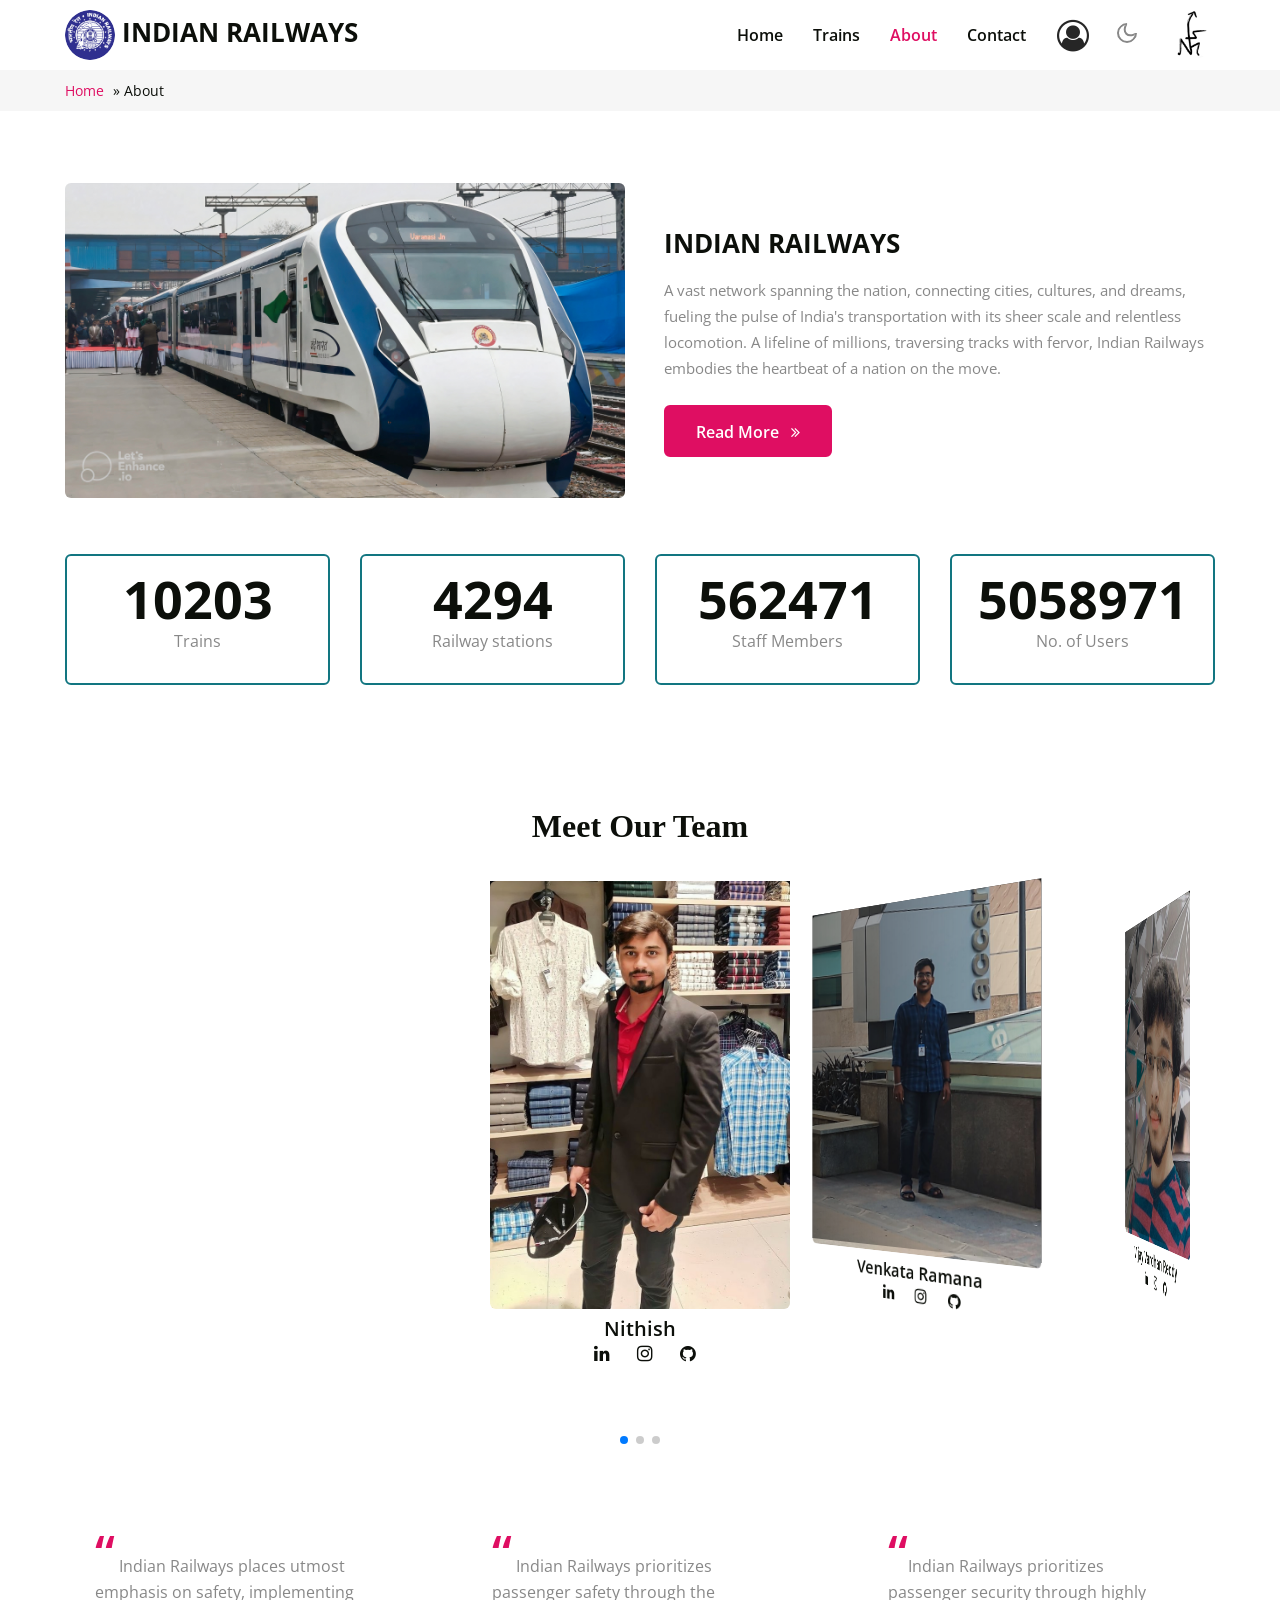
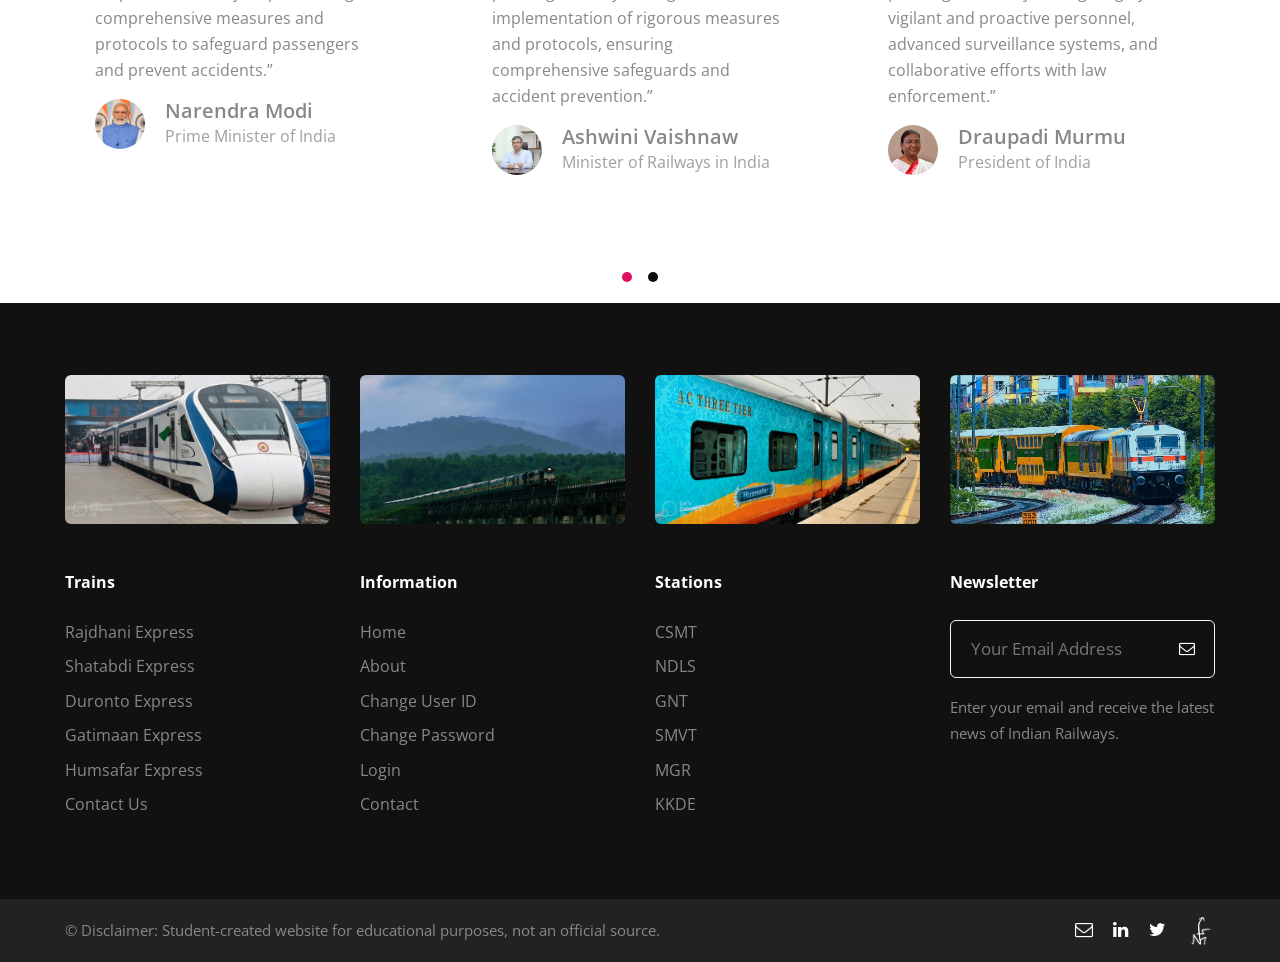
==== about.html @ deb173c1 "Add files via upload" ====
<!doctype html>
<html lang="zxx">

<head>
	<!-- Required meta tags -->
	<meta charset="utf-8">
	<meta name="viewport" content="width=device-width, initial-scale=1, shrink-to-fit=no">
	<title>About</title>

	<link rel="stylesheet" type="text/css" href="assets/css/swiper.min.css">

	<link rel="stylesheet" type="text/css" href="assets/css/style-starter.css">
	<link href="//fonts.googleapis.com/css2?family=Open+Sans:ital,wght@0,300;0,400;0,600;0,700;1,600&display=swap"
		rel="stylesheet">

</head>

<body>
	<!-- header -->
	<header id="site-header" class="w3l-header fixed-top">
		<!--/nav-->
		<nav class="navbar navbar-expand-lg navbar-light fill px-lg-0 py-0 px-3">
			<div class="container">
				<a class="navbar-brand" href="index.html">
					<img src="assets/images/irlogo.jpg"   style="height:50px;
					border-radius: 50%;">
					
					INDIAN RAILWAYS
				</a>
				<!-- if logo is image enable this   
							<a class="navbar-brand" href="#index.html">
								<img src="image-path" alt="Your logo" title="Your logo" style="height:35px;" />
							</a> -->
				<button class="navbar-toggler collapsed" type="button" data-toggle="collapse"
					data-target="#navbarSupportedContent" aria-controls="navbarSupportedContent" aria-expanded="false"
					aria-label="Toggle navigation">
					<!-- <span class="navbar-toggler-icon"></span> -->
					<span class="fa icon-expand fa-bars"></span>
					<span class="fa icon-close fa-times"></span>
				</button>

				<div class="collapse navbar-collapse" id="navbarSupportedContent">
					<ul class="navbar-nav ml-auto">
						<li class="nav-item">
							<a class="nav-link" href="index.html">Home</a>
						</li>
						<li class="nav-item">
							<a class="nav-link" href="trains.html">Trains</a>
						</li>

						<li class="nav-item active">
							<a class="nav-link" href="about.html">About</a>
						</li>

						<li class="nav-item">
							<a class="nav-link" href="Contact_Us.html">Contact</a>
						</li>
					</ul>

					<!--/search-right-->
					<!--/search-right-->

					<div class="Login_SignUp" id="login"
						style="font-size: 2rem ; display: inline-block; position: relative;">
						<!-- <li class="nav-item"> -->
						<a class="nav-link" href="sign_in.html"><i class="fa fa-user-circle-o"></i></a>
						<!-- </li> -->
					</div>
				</div>
				<!-- toggle switch for light and dark theme -->
				<div class="mobile-position">
					<nav class="navigation">
						<div class="theme-switch-wrapper">
							<label class="theme-switch" for="checkbox">
								<input type="checkbox" id="checkbox">
								<div class="mode-container">
									<i class="gg-sun"></i>
									<i class="gg-moon"></i>
								</div>
							</label>
						</div>
						<a href="https://flowcv.com/resume/ne4v87g6s1">
							<img src="assets/images/logo.jpg"   href="sign_in.html" style="height:50px;
							border-radius: 50%;">
						  </a>
					</nav>
				</div>
				
			</div>
		</nav>
	</header>
	<!--/breadcrumbs -->
	<div class="w3l-breadcrumbs">
		<nav id="breadcrumbs" class="breadcrumbs">
			<div class="container page-wrapper">
				<a href="index.html">Home</a> » <span class="breadcrumb_last" aria-current="page">About</span>
			</div>
		</nav>
	</div>
	<!-- /about-->
	<div class="w3l-ab-grids py-5">

		<div class="container py-lg-4">
			<div class="row ab-grids-sec align-items-center">
				<div class="col-lg-6 ab-right">
					<img class="img-fluid" src="assets/images/banner1.jpg">
				</div>
				<div class="col-lg-6 ab-left pl-lg-4 mt-lg-0 mt-5">
					<h3 class="hny-title">INDIAN RAILWAYS</h3>
					<p class="mt-3"> A vast network spanning the nation, 
						connecting cities, cultures, and dreams, fueling 
						the pulse of India's transportation with its sheer 
						scale and relentless locomotion. A lifeline of millions,
						 traversing tracks with fervor, Indian Railways embodies
						  the heartbeat of a nation on the move.</p>
					<div class="ready-more mt-4">
						<a href="#" class="btn read-button">Read More <span class="fa fa-angle-double-right ml-2"
								aria-hidden="true"></span></a>
					</div>
				</div>
			</div>

			<div class="w3l-counter-stats-info text-center">
				<div class="stats_left">
					<div class="counter_grid">
						<div class="icon_info">
							<p class="counter">17591 </p>
							<h4>Trains</h4>

						</div>
					</div>
				</div>
				<div class="stats_left">
					<div class="counter_grid">
						<div class="icon_info">
							<p class="counter">7468</p>
							<h4>Railway stations</h4>

						</div>
					</div>
				</div>
				<div class="stats_left">
					<div class="counter_grid">
						<div class="icon_info">
							<p class="counter">978210</p>
							<h4>Staff Members</h4>

						</div>
					</div>
				</div>
				<div class="stats_left">
					<div class="counter_grid">
						<div class="icon_info">
							<p class="counter">8798210</p>
							<h4>No. of Users</h4>

						</div>
					</div>
				</div>
			</div>

		</div>
	</div>
	
	<!-- **************** -->
<!-- Image Slider for MEET US Section-->
<div class="swiper-container" style="background-color: var(--theme-bg);">
	<h1 id="swiper-container-h1">Meet Our Team</h1>
	<div class="swiper-wrapper">
		<div class="swiper-slide">
			<div class="imgBx">
				<img src="assets/images/Harsh (2).jpg" style="width :100%; height: 100%">
			</div>
			<div class="details">
				<h3 id="details-h3-3">Nithish<br></h3>
				<div class="p-sm">
					<a href="https://www.linkedin.com/in/nithish-gadela-205735230/"><i class="fa fa-linkedin"></i></a>
					<a href="https://www.instagram.com/nithish_gadela/"><i class="fa fa-instagram"></i></a>
					<a href="https://github.com/nithishgadela"><i class="fa fa-github"></i></a>
				</div>
			</div>
		</div>

		<div class="swiper-slide">
			<div class="imgBx">
				<img src="assets/images/kishan.PNG" style="width :100%; height: 100%">
			</div>
			<div class="details">
				<h3 id="details-h3-1">Venkata Ramana<br></h3>
				<div class="p-sm">
					<a href="http://www.linkedin.com/in/venkata-ramana-netinti-a57328209/"><i class="fa fa-linkedin"></i></a>
					<a href="https://www.instagram.com/venky_17sv/"><i class="fa fa-instagram"></i></a>
					<a href="https://github.com/venkynetinti"><i class="fa fa-github"></i></a>
				</div>
			</div>
		</div>
		<div class="swiper-slide">
			<div class="imgBx">
				<img src="assets/images/sharvil.jpg" style="width :100%; height: 100%">
			</div>
			<div class="details">
				<h3 id="details-h3-2">Vijay Vardhan Reddy<br></h3>
				<div class="p-sm">
					<a href="https://www.linkedin.com/in/vijay-vardhan-reddy-0580b921a"><i class="fa fa-linkedin"></i></a>
					<a href="https://www.instagram.com/vijay_vicky_6/"><i class="fa fa-instagram"></i></a>
					<a href="https://github.com/vijayvardhan6"><i class="fa fa-github"></i></a>
				</div>
			</div>
		</div>
		
		

	</div>
	<!-- Add Pagination -->
	<div class="swiper-pagination"></div>
</div>
	<section class="w3l-clients" id="clients">
		<!-- /grids -->
		<!-- <div class="cusrtomer-layout py-5"> -->
		<div class="container py-lg-4">
			<!-- <div class="headerhny-title">
				<h3 class="hny-title">Our Testimonials</h3>
			</div> -->
			<!-- /grids -->
			<div class="testimonial-width">
				<div class="owl-clients owl-carousel owl-theme mb-lg-5">
					<div class="item">
						<div class="testimonial-content">
							<div class="testimonial">
								<blockquote>
									<q>
										Indian Railways places utmost emphasis on safety, 
										implementing comprehensive measures and protocols 
										to safeguard passengers and prevent accidents.</q>
								</blockquote>
								<div class="testi-des">
									<div class="test-img"><img src="assets/images/team1.jpg" class="img-fluid" alt="/">
									</div>
									<div class="peopl align-self">
										<h3>Narendra Modi</h3>
										<p class="indentity">Prime Minister of India</p>
									</div>
								</div>
							</div>
						</div>
					</div>
					<div class="item">
						<div class="testimonial-content">
							<div class="testimonial">
								<blockquote>
									<q>
										Indian Railways prioritizes passenger safety through 
										the implementation of rigorous measures and protocols, 
										ensuring comprehensive safeguards and accident prevention.</q>
								</blockquote>
								<div class="testi-des">
									<div class="test-img"><img src="assets/images/team2.jpg" class="img-fluid" alt="/">
									</div>
									<div class="peopl align-self">
										<h3>Ashwini Vaishnaw</h3>
										<p class="indentity">Minister of Railways in India</p>
									</div>
								</div>
							</div>
						</div>
					</div>
					<div class="item">
						<div class="testimonial-content">
							<div class="testimonial">
								<blockquote>
									<q>Indian Railways prioritizes passenger security 
										through highly vigilant and proactive personnel, 
										advanced surveillance systems, and collaborative efforts with law enforcement.</q>
								</blockquote>
								<div class="testi-des">
									<div class="test-img"><img src="assets/images/team3.jpg" class="img-fluid" alt="/">
									</div>
									<div class="peopl align-self">
										<h3>
											Draupadi Murmu</h3>
										<p class="indentity">President of India</p>
									</div>
								</div>
							</div>
						</div>
					</div>
					<div class="item">
						<div class="testimonial-content">
							<div class="testimonial">
								<blockquote>
									<q>Indian Railways prioritizes passenger security 
										through highly vigilant and proactive personnel, advanced 
										surveillance systems, and collaborative efforts with law enforcement.</q>
								</blockquote>
								<div class="testi-des">
									<div class="test-img"><img src="assets/images/team4.jpg" class="img-fluid" alt="/">
									</div>
									<div class="peopl align-self">
										<h3>Narendra Modi</h3>
										<p class="indentity">Prime Minister of India</p>
									</div>
								</div>
							</div>
						</div>
					</div>
					<div class="item">
						<div class="testimonial-content">
							<div class="testimonial">
								<blockquote>
									<q>Indian Railways prioritizes passenger safety through 
										the implementation of rigorous measures and protocols, 
										ensuring comprehensive safeguards and accident prevention.</q>
								</blockquote>
								<div class="testi-des">
									<div class="test-img"><img src="assets/images/team2.jpg" class="img-fluid" alt="/">
									</div>
									<div class="peopl align-self">
										<h3>Ashwini Vaishnawl</h3>
										<p class="indentity">Minister of Railways in India</p>
									</div>
								</div>
							</div>
						</div>
					</div>
					<div class="item">
						<div class="testimonial-content">
							<div class="testimonial">
								<blockquote>
									<q>Indian Railways places utmost emphasis on safety, 
										implementing comprehensive measures and protocols 
										to safeguard passengers and prevent accidents.</q>
								</blockquote>
								<div class="testi-des">
									<div class="test-img"><img src="assets/images/team3.jpg" class="img-fluid" alt="/">
									</div>
									<div class="peopl align-self">
										<h3>Draupadi Murmu</h3>
										<p class="indentity">President of India</p>
									</div>
								</div>
							</div>
						</div>
					</div>
				</div>
			</div>
			<!-- /grids -->
		</div>
	</section>

	<footer class="w3l-footer">
		<section class="footer-inner-main">
			<div class="footer-hny-grids py-5">
				<div class="container py-lg-4">
					<div class="text-txt">
						<div class="right-side">
							<div class="row footer-about">
								<div class="col-md-3 col-6 footer-img mb-lg-0 mb-4">
									<a href="trains.html"><img class="img-fluid" src="assets/images/banner1.jpg"
											alt=""></a>
								</div>
								<div class="col-md-3 col-6 footer-img mb-lg-0 mb-4">
									<a href="trains.html"><img class="img-fluid" src="assets/images/banner2.jpg"
											alt=""></a>
								</div>
								<div class="col-md-3 col-6 footer-img mb-lg-0 mb-4">
									<a href="trains.html"><img class="img-fluid" src="assets/images/banner3.jpg"
											alt=""></a>
								</div>
								<div class="col-md-3 col-6 footer-img mb-lg-0 mb-4">
									<a href="trains.html"><img class="img-fluid" src="assets/images/banner4.jpg"
											alt=""></a>
								</div>
							</div>
							<div class="row footer-links">


								<div class="col-md-3 col-sm-6 sub-two-right mt-5">
									<h6>Trains</h6>
									<ul>
										<li><a href="trains.html">Rajdhani Express</a></li>
										<li><a href="trains.html">Shatabdi Express</a></li>
										<li><a href="trains.html">Duronto Express</a></li>
										<li><a href="trains.html">Gatimaan Express</a></li>
										<li><a href="trains.html">Humsafar Express</a></li>
										<li><a href="Contact_Us.html">Contact Us</a></li>
									</ul>
								</div>
								<div class="col-md-3 col-sm-6 sub-two-right mt-5">
									<h6>Information</h6>
									<ul>
										<li><a href="index.html">Home</a> </li>
										<li><a href="about.html">About</a> </li>
										<li><a href="sign_in.html">Change User ID</a> </li>
										<li><a href="sign_in.html">Change Password</a> </li>
										<li><a href="sign_in.html">Login</a></li>
										<li><a href="Contact_Us.html">Contact</a></li>
									</ul>
								</div>
								<div class="col-md-3 col-sm-6 sub-two-right mt-5">
									<h6>Stations</h6>
									<ul>
										<li><a href="index.html">CSMT</a></li>
										<li><a href="index.html">NDLS</a></li>
										<li><a href="index.html">GNT</a></li>
										<li><a href="index.html">SMVT</a></li>
										<li><a href="index.html">MGR</a></li>
										<li><a href="index.html">KKDE</a></li>
									</ul>
								</div>
								<div class="col-md-3 col-sm-6 sub-two-right mt-5">
									<h6>Newsletter</h6>
									<form action="#" class="subscribe mb-3" method="post">
										<input type="email" name="email" placeholder="Your Email Address" required="">
										<button><span class="fa fa-envelope-o"></span></button>
									</form>
									<p>Enter your email and receive the latest news of Indian Railways.
									</p>
								</div>
							</div>
						</div>
					</div>
				</div>
			</div>
			</div>
			<div class="below-section">
				<div class="container">
					<div class="copyright-footer">
						<div class="columns text-lg-left">
							 <p>&copy; Disclaimer:
								Student-created website for educational purposes, not an  official source.</p>
						</div>

						<ul class="social text-lg-right">
							<li><a href="mailto:nithishgadela11@gmail.com" target="_blank"><span class="fa fa-envelope-o" aria-hidden="true"></span></a>
							</li>
							<li><a href="https://www.linkedin.com/in/nithish-gadela-205735230/" target="_blank"><span class="fa fa-linkedin" aria-hidden="true"></span></a>
							</li>
							<li><a href="https://twitter.com/GadelaNithish" target="_blank"><span class="fa fa-twitter" aria-hidden="true"></span></a>
							</li>
							<li><a href="https://flowcv.com/resume/ne4v87g6s1" target="_blank">
								<img src="assets/images/logo2.jpg"   style="height:30px;
								border-radius: 50%;">
							</a>
							</li>

						</ul>
					</div>
				</div>
			</div>
			<!-- copyright -->
			<!-- move top -->
			<button onclick="topFunction()" id="movetop" title="Go to top">
				<span class="fa fa-arrow-up" aria-hidden="true"></span>
			</button>
			<script>
				// When the user scrolls down 20px from the top of the document, show the button
				window.onscroll = function () {
					scrollFunction()
				};

				function scrollFunction() {
					if (document.body.scrollTop > 20 || document.documentElement.scrollTop > 20) {
						document.getElementById("movetop").style.display = "block";
					} else {
						document.getElementById("movetop").style.display = "none";
					}
				}

				// When the user clicks on the button, scroll to the top of the document
				function topFunction() {
					document.body.scrollTop = 0;
					document.documentElement.scrollTop = 0;
				}
			</script>
			<!-- /move top -->

		</section>
	</footer>
</body>

</html>
<script src="assets/js/jquery-3.3.1.min.js"></script>
<!-- stats -->
<script src="assets/js/jquery.waypoints.min.js"></script>
<script src="assets/js/jquery.countup.js"></script>
<script type="text/javascript" src='assets/js/swiper.min.js'></script>
<script>
	$('.counter').countUp();
</script>
<!--/theme-change-->
<script src="assets/js/theme-change.js"></script>
<script>
	const toggleSwitch = document.querySelector('.theme-switch input[type="checkbox"]');
	const currentTheme = localStorage.getItem('theme');

	if (currentTheme) {
		document.documentElement.setAttribute('data-theme', currentTheme);

		switchTextColor(currentTheme);

		if (currentTheme === 'dark') {
			toggleSwitch.checked = true;
		}
	}

	function switchTextColor(currTheme) {

		if (currTheme === 'light') {
			document.getElementById("swiper-container-h1").style.color = 'black';
			document.getElementById("details-h3-1").style.color = 'black';
			document.getElementById("details-h3-2").style.color = 'black';
			document.getElementById("details-h3-3").style.color = 'black';
			document.getElementById("details-h3-4").style.color = 'black';
			document.getElementById("details-h3-5").style.color = 'black';
			document.getElementById("details-h3-6").style.color = 'black';
		} else {
			document.getElementById("swiper-container-h1").style.color = 'white';
			document.getElementById("details-h3-1").style.color = 'white';
			document.getElementById("details-h3-2").style.color = 'white';
			document.getElementById("details-h3-3").style.color = 'white';
			document.getElementById("details-h3-4").style.color = 'white';
			document.getElementById("details-h3-5").style.color = 'white';
			document.getElementById("details-h3-6").style.color = 'white';
		}
	}
	toggleSwitch.addEventListener('change', switchTheme, false);
</script>
<script src="assets/js/owl.carousel.js"></script>
<!-- script for banner slider-->
<script>
	$(document).ready(function () {
		$('.owl-team').owlCarousel({
			loop: true,
			margin: 20,
			nav: false,
			responsiveClass: true,
			autoplay: false,
			autoplayTimeout: 5000,
			autoplaySpeed: 1000,
			autoplayHoverPause: false,
			responsive: {
				0: {
					items: 2,
					nav: false
				},
				480: {
					items: 2,
					nav: true
				},
				667: {
					items: 3,
					nav: true
				},
				1000: {
					items: 4,
					nav: true
				}
			}
		})
	})
</script>


<script>
	var swiper = new Swiper('.swiper-container', {
		effect: 'coverflow',
		grabCursor: true,
		centeredSlides: true,
		slidesPerView: 'auto',
		coverflowEffect: {
			rotate: 50,
			stretch: 0,
			depth: 100,
			modifier: 1,
			slideShadows: true,
		},
		pagination: {
			el: '.swiper-pagination',
		},
	});
</script>
<script>
	$(document).ready(function () {
		$('.owl-three').owlCarousel({
			loop: true,
			margin: 20,
			nav: false,
			responsiveClass: true,
			autoplay: true,
			autoplayTimeout: 5000,
			autoplaySpeed: 1000,
			autoplayHoverPause: false,
			responsive: {
				0: {
					items: 2,
					nav: false
				},
				480: {
					items: 2,
					nav: true
				},
				667: {
					items: 3,
					nav: true
				},
				1000: {
					items: 6,
					nav: true
				}
			}
		})
	})
</script>
<!-- for tesimonials carousel slider -->
<script>
	$(document).ready(function () {
		$(".owl-clients").owlCarousel({
			loop: true,
			margin: 40,
			responsiveClass: true,
			responsive: {
				0: {
					items: 1,
					nav: true
				},
				736: {
					items: 2,
					nav: false
				},
				1000: {
					items: 3,
					nav: true,
					loop: false
				}
			}
		})
	})
</script>
<!-- script for owlcarousel -->
<!-- disable body scroll which navbar is in active -->
<script>
	$(function () {
		$('.navbar-toggler').click(function () {
			$('body').toggleClass('noscroll');
		})
	});
</script>
<!-- disable body scroll which navbar is in active -->

<!--/MENU-JS-->
<script>
	$(window).on("scroll", function () {
		var scroll = $(window).scrollTop();

		if (scroll >= 80) {
			$("#site-header").addClass("nav-fixed");
		} else {
			$("#site-header").removeClass("nav-fixed");
		}
	});

	//Main navigation Active Class Add Remove
	$(".navbar-toggler").on("click", function () {
		$("header").toggleClass("active");
	});
	$(document).on("ready", function () {
		if ($(window).width() > 991) {
			$("header").removeClass("active");
		}
		$(window).on("resize", function () {
			if ($(window).width() > 991) {
				$("header").removeClass("active");
			}
		});
	});
</script>
<script src="assets/js/bootstrap.min.js"></script>
---- assets/css/style-starter.css ----
@charset "UTF-8";


:root {
  --blue: #007bff;
  --indigo: #6610f2;
  --purple: #6f42c1;
  --pink: #e83e8c;
  --red: #dc3545;
  --orange: #fd7e14;
  --yellow: #ffc107;
  --green: #28a745;
  --teal: #20c997;
  --cyan: #17a2b8;
  --white: #fff;
  --gray: #6c757d;
  --gray-dark: #343a40;
  --primary: #d63447;
  --secondary: #f57b51;
  --success: #28a745;
  --info: #17a2b8;
  --warning: #ffc107;
  --danger: #dc3545;
  --light: #f8f9fa;
  --dark: #343a40;
  --breakpoint-xs: 0;
  --breakpoint-sm: 576px;
  --breakpoint-md: 768px;
  --breakpoint-lg: 992px;
  --breakpoint-xl: 1200px;
  --font-family-sans-serif: -apple-system, BlinkMacSystemFont, "Segoe UI", Roboto, "Helvetica Neue", Arial, "Noto Sans", sans-serif, "Apple Color Emoji", "Segoe UI Emoji", "Segoe UI Symbol", "Noto Color Emoji";
  --font-family-monospace: SFMono-Regular, Menlo, Monaco, Consolas, "Liberation Mono", "Courier New", monospace;
}

*,
*::before,
*::after {
  box-sizing: border-box;
}

html {
  font-family: sans-serif;
  line-height: 1.15;
  -webkit-text-size-adjust: 100%;
  -webkit-tap-highlight-color: rgba(0, 0, 0, 0);
}

article,
aside,
figcaption,
figure,
footer,
header,
hgroup,
main,
nav,
section {
  display: block;
}

body {
  margin: 0;
  font-family: -apple-system, BlinkMacSystemFont, "Segoe UI", Roboto, "Helvetica Neue", Arial, "Noto Sans", sans-serif, "Apple Color Emoji", "Segoe UI Emoji", "Segoe UI Symbol", "Noto Color Emoji";
  font-size: 1rem;
  font-weight: 400;
  line-height: 1.5;
  color: #212529;
  text-align: left;
  background-color: #fff;
}

[tabindex="-1"]:focus:not(:focus-visible) {
  outline: 0 !important;
}

hr {
  box-sizing: content-box;
  height: 0;
  overflow: visible;
}

h1,
h2,
h3,
h4,
h5,
h6 {
  margin-top: 0;
  margin-bottom: 0.5rem;
}

p {
  margin-top: 0;
  margin-bottom: 1rem;
}

abbr[title],
abbr[data-original-title] {
  text-decoration: underline;
  -webkit-text-decoration: underline dotted;
  text-decoration: underline dotted;
  cursor: help;
  border-bottom: 0;
  -webkit-text-decoration-skip-ink: none;
  text-decoration-skip-ink: none;
}

address {
  margin-bottom: 1rem;
  font-style: normal;
  line-height: inherit;
}

ol,
ul,
dl {
  margin-top: 0;
  margin-bottom: 1rem;
}

ol ol,
ul ul,
ol ul,
ul ol {
  margin-bottom: 0;
}

dt {
  font-weight: 700;
}

dd {
  margin-bottom: .5rem;
  margin-left: 0;
}

blockquote {
  margin: 0 0 1rem;
}

b,
strong {
  font-weight: bolder;
}

small {
  font-size: 80%;
}

sub,
sup {
  position: relative;
  font-size: 75%;
  line-height: 0;
  vertical-align: baseline;
}

sub {
  bottom: -.25em;
}

sup {
  top: -.5em;
}

a {
  color: #df0e62;
  text-decoration: none;
  background-color: transparent;
}

a:hover {
  color: #df0e62;
  text-decoration: underline;
}

a:not([href]) {
  color: inherit;
  text-decoration: none;
}

a:not([href]):hover {
  color: inherit;
  text-decoration: none;
}

pre,
code,
kbd,
samp {
  font-family: SFMono-Regular, Menlo, Monaco, Consolas, "Liberation Mono", "Courier New", monospace;
  font-size: 1em;
}

pre {
  margin-top: 0;
  margin-bottom: 1rem;
  overflow: auto;
}

figure {
  margin: 0 0 1rem;
}

img {
  vertical-align: middle;
  border-style: none;
}

svg {
  overflow: hidden;
  vertical-align: middle;
}

table {
  border-collapse: collapse;
}

caption {
  padding-top: 0.75rem;
  padding-bottom: 0.75rem;
  color: #6c757d;
  text-align: left;
  caption-side: bottom;
}

th {
  text-align: inherit;
}

label {
  display: inline-block;
  margin-bottom: 0.5rem;
}

button {
  border-radius: 0;
}

button:focus {
  outline: 1px dotted;
  outline: 5px auto -webkit-focus-ring-color;
}

input,
button,
select,
optgroup,
textarea {
  margin: 0;
  font-family: inherit;
  font-size: inherit;
  line-height: inherit;
}

button,
input {
  overflow: visible;
}

button,
select {
  text-transform: none;
}

select {
  word-wrap: normal;
}

button,
[type="button"],
[type="reset"],
[type="submit"] {
  -webkit-appearance: button;
}

button:not(:disabled),
[type="button"]:not(:disabled),
[type="reset"]:not(:disabled),
[type="submit"]:not(:disabled) {
  cursor: pointer;
}

button::-moz-focus-inner,
[type="button"]::-moz-focus-inner,
[type="reset"]::-moz-focus-inner,
[type="submit"]::-moz-focus-inner {
  padding: 0;
  border-style: none;
}

input[type="radio"],
input[type="checkbox"] {
  box-sizing: border-box;
  padding: 0;
}

input[type="date"],
input[type="time"],
input[type="datetime-local"],
input[type="month"] {
  -webkit-appearance: listbox;
}

textarea {
  overflow: auto;
  resize: vertical;
}

fieldset {
  min-width: 0;
  padding: 0;
  margin: 0;
  border: 0;
}

legend {
  display: block;
  width: 100%;
  max-width: 100%;
  padding: 0;
  margin-bottom: .5rem;
  font-size: 1.5rem;
  line-height: inherit;
  color: inherit;
  white-space: normal;
}

@media (max-width: 1200px) {
  legend {
    font-size: calc(1.275rem + 0.3vw);
  }
}

progress {
  vertical-align: baseline;
}

[type="number"]::-webkit-inner-spin-button,
[type="number"]::-webkit-outer-spin-button {
  height: auto;
}

[type="search"] {
  outline-offset: -2px;
  -webkit-appearance: none;
}

[type="search"]::-webkit-search-decoration {
  -webkit-appearance: none;
}

::-webkit-file-upload-button {
  font: inherit;
  -webkit-appearance: button;
}

output {
  display: inline-block;
}

summary {
  display: list-item;
  cursor: pointer;
}

template {
  display: none;
}

[hidden] {
  display: none !important;
}

h1,
h2,
h3,
h4,
h5,
h6,
.h1,
.h2,
.h3,
.h4,
.h5,
.h6 {
  margin-bottom: 0.5rem;
  font-weight: 500;
  line-height: 1.2;
}

h1,
.h1 {
  font-size: 2.5rem;
}

@media (max-width: 1200px) {

  h1,
  .h1 {
    font-size: calc(1.375rem + 1.5vw);
  }
}

h2,
.h2 {
  font-size: 2rem;
}

@media (max-width: 1200px) {

  h2,
  .h2 {
    font-size: calc(1.325rem + 0.9vw);
  }
}

h3,
.h3 {
  font-size: 1.75rem;
}

@media (max-width: 1200px) {

  h3,
  .h3 {
    font-size: calc(1.3rem + 0.6vw);
  }
}

h4,
.h4 {
  font-size: 1.5rem;
}

@media (max-width: 1200px) {

  h4,
  .h4 {
    font-size: calc(1.275rem + 0.3vw);
  }
}

h5,
.h5 {
  font-size: 1.25rem;
}

h6,
.h6 {
  font-size: 1rem;
}

.lead {
  font-size: 1.25rem;
  font-weight: 300;
}

.display-1 {
  font-size: 6rem;
  font-weight: 300;
  line-height: 1.2;
}

@media (max-width: 1200px) {
  .display-1 {
    font-size: calc(1.725rem + 5.7vw);
  }
}

.display-2 {
  font-size: 5.5rem;
  font-weight: 300;
  line-height: 1.2;
}

@media (max-width: 1200px) {
  .display-2 {
    font-size: calc(1.675rem + 5.1vw);
  }
}

.display-3 {
  font-size: 4.5rem;
  font-weight: 300;
  line-height: 1.2;
}

@media (max-width: 1200px) {
  .display-3 {
    font-size: calc(1.575rem + 3.9vw);
  }
}

.display-4 {
  font-size: 3.5rem;
  font-weight: 300;
  line-height: 1.2;
}

@media (max-width: 1200px) {
  .display-4 {
    font-size: calc(1.475rem + 2.7vw);
  }
}

hr {
  margin-top: 1rem;
  margin-bottom: 1rem;
  border: 0;
  border-top: 1px solid rgba(0, 0, 0, 0.1);
}

small,
.small {
  font-size: 80%;
  font-weight: 400;
}

mark,
.mark {
  padding: 0.2em;
  background-color: #fcf8e3;
}

.list-unstyled {
  padding-left: 0;
  list-style: none;
}

.list-inline {
  padding-left: 0;
  list-style: none;
}

.list-inline-item {
  display: inline-block;
}

.list-inline-item:not(:last-child) {
  margin-right: 0.5rem;
}

.initialism {
  font-size: 90%;
  text-transform: uppercase;
}


.blockquote {
  margin-bottom: 1rem;
  font-size: 1.25rem;
}

.blockquote-footer {
  display: block;
  font-size: 80%;
  color: var(--theme-title);
  opacity: 0.9;
}

.blockquote-footer::before {
  content: "\2014\00A0";
}

.img-fluid {
  max-width: 100%;
  height: auto;
}

.img-thumbnail {
  padding: 0.25rem;
  background-color: #fff;
  border: 1px solid #dee2e6;
  border-radius: 0.25rem;
  max-width: 100%;
  height: auto;
}

.figure {
  display: inline-block;
}

.figure-img {
  margin-bottom: 0.5rem;
  line-height: 1;
}

.figure-caption {
  font-size: 90%;
  color: #6c757d;
}

code {
  font-size: 87.5%;
  color: #e83e8c;
  word-wrap: break-word;
}

a>code {
  color: inherit;
}

kbd {
  padding: 0.2rem 0.4rem;
  font-size: 87.5%;
  color: #fff;
  background-color: #212529;
  border-radius: 0.2rem;
}

kbd kbd {
  padding: 0;
  font-size: 100%;
  font-weight: 700;
}

pre {
  display: block;
  font-size: 87.5%;
  color: #212529;
}

pre code {
  font-size: inherit;
  color: inherit;
  word-break: normal;
}

.pre-scrollable {
  max-height: 340px;
  overflow-y: scroll;
}

.container {
  width: 100%;
  padding-right: 15px;
  padding-left: 15px;
  margin-right: auto;
  margin-left: auto;
}

@media (min-width: 576px) {
  .container {
    max-width: 540px;
  }
}

@media (min-width: 768px) {
  .container {
    max-width: 720px;
  }
}

@media (min-width: 992px) {
  .container {
    max-width: 960px;
  }
}

@media (min-width: 1200px) {
  .container {
    max-width: 1140px;
  }
}

.container-fluid,
.container-sm,
.container-md,
.container-lg,
.container-xl {
  width: 100%;
  padding-right: 15px;
  padding-left: 15px;
  margin-right: auto;
  margin-left: auto;
}

@media (min-width: 576px) {

  .container,
  .container-sm {
    max-width: 540px;
  }
}

@media (min-width: 768px) {

  .container,
  .container-sm,
  .container-md {
    max-width: 720px;
  }
}

@media (min-width: 992px) {

  .container,
  .container-sm,
  .container-md,
  .container-lg {
    max-width: 960px;
  }
}

@media (min-width: 1200px) {

  .container,
  .container-sm,
  .container-md,
  .container-lg,
  .container-xl {
    max-width: 1140px;
  }
}

.row {
  display: flex;
  flex-wrap: wrap;
  margin-right: -15px;
  margin-left: -15px;
}

.no-gutters {
  margin-right: 0;
  margin-left: 0;
}

.no-gutters>.col,
.no-gutters>[class*="col-"] {
  padding-right: 0;
  padding-left: 0;
}

.col-1,
.col-2,
.col-3,
.col-4,
.col-5,
.col-6,
.col-7,
.col-8,
.col-9,
.col-10,
.col-11,
.col-12,
.col,
.col-auto,
.col-sm-1,
.col-sm-2,
.col-sm-3,
.col-sm-4,
.col-sm-5,
.col-sm-6,
.col-sm-7,
.col-sm-8,
.col-sm-9,
.col-sm-10,
.col-sm-11,
.col-sm-12,
.col-sm,
.col-sm-auto,
.col-md-1,
.col-md-2,
.col-md-3,
.col-md-4,
.col-md-5,
.col-md-6,
.col-md-7,
.col-md-8,
.col-md-9,
.col-md-10,
.col-md-11,
.col-md-12,
.col-md,
.col-md-auto,
.col-lg-1,
.col-lg-2,
.col-lg-3,
.col-lg-4,
.col-lg-5,
.col-lg-6,
.col-lg-7,
.col-lg-8,
.col-lg-9,
.col-lg-10,
.col-lg-11,
.col-lg-12,
.col-lg,
.col-lg-auto,
.col-xl-1,
.col-xl-2,
.col-xl-3,
.col-xl-4,
.col-xl-5,
.col-xl-6,
.col-xl-7,
.col-xl-8,
.col-xl-9,
.col-xl-10,
.col-xl-11,
.col-xl-12,
.col-xl,
.col-xl-auto {
  position: relative;
  width: 100%;
  padding-right: 15px;
  padding-left: 15px;
}

.col {
  flex-basis: 0;
  flex-grow: 1;
  max-width: 100%;
}

.row-cols-1>* {
  flex: 0 0 100%;
  max-width: 100%;
}

.row-cols-2>* {
  flex: 0 0 50%;
  max-width: 50%;
}

.row-cols-3>* {
  flex: 0 0 33.33333%;
  max-width: 33.33333%;
}

.row-cols-4>* {
  flex: 0 0 25%;
  max-width: 25%;
}

.row-cols-5>* {
  flex: 0 0 20%;
  max-width: 20%;
}

.row-cols-6>* {
  flex: 0 0 16.66667%;
  max-width: 16.66667%;
}

.col-auto {
  flex: 0 0 auto;
  width: auto;
  max-width: 100%;
}

.col-1 {
  flex: 0 0 8.33333%;
  max-width: 8.33333%;
}

.col-2 {
  flex: 0 0 16.66667%;
  max-width: 16.66667%;
}

.col-3 {
  flex: 0 0 25%;
  max-width: 25%;
}

.col-4 {
  flex: 0 0 33.33333%;
  max-width: 33.33333%;
}

.col-5 {
  flex: 0 0 41.66667%;
  max-width: 41.66667%;
}

.col-6 {
  flex: 0 0 50%;
  max-width: 50%;
}

.col-7 {
  flex: 0 0 58.33333%;
  max-width: 58.33333%;
}

.col-8 {
  flex: 0 0 66.66667%;
  max-width: 66.66667%;
}

.col-9 {
  flex: 0 0 75%;
  max-width: 75%;
}

.col-10 {
  flex: 0 0 83.33333%;
  max-width: 83.33333%;
}

.col-11 {
  flex: 0 0 91.66667%;
  max-width: 91.66667%;
}

.col-12 {
  flex: 0 0 100%;
  max-width: 100%;
}

.order-first {
  order: -1;
}

.order-last {
  order: 13;
}

.order-0 {
  order: 0;
}

.order-1 {
  order: 1;
}

.order-2 {
  order: 2;
}

.order-3 {
  order: 3;
}

.order-4 {
  order: 4;
}

.order-5 {
  order: 5;
}

.order-6 {
  order: 6;
}

.order-7 {
  order: 7;
}

.order-8 {
  order: 8;
}

.order-9 {
  order: 9;
}

.order-10 {
  order: 10;
}

.order-11 {
  order: 11;
}

.order-12 {
  order: 12;
}

.offset-1 {
  margin-left: 8.33333%;
}

.offset-2 {
  margin-left: 16.66667%;
}

.offset-3 {
  margin-left: 25%;
}

.offset-4 {
  margin-left: 33.33333%;
}

.offset-5 {
  margin-left: 41.66667%;
}

.offset-6 {
  margin-left: 50%;
}

.offset-7 {
  margin-left: 58.33333%;
}

.offset-8 {
  margin-left: 66.66667%;
}

.offset-9 {
  margin-left: 75%;
}

.offset-10 {
  margin-left: 83.33333%;
}

.offset-11 {
  margin-left: 91.66667%;
}

@media (min-width: 576px) {
  .col-sm {
    flex-basis: 0;
    flex-grow: 1;
    max-width: 100%;
  }

  .row-cols-sm-1>* {
    flex: 0 0 100%;
    max-width: 100%;
  }

  .row-cols-sm-2>* {
    flex: 0 0 50%;
    max-width: 50%;
  }

  .row-cols-sm-3>* {
    flex: 0 0 33.33333%;
    max-width: 33.33333%;
  }

  .row-cols-sm-4>* {
    flex: 0 0 25%;
    max-width: 25%;
  }

  .row-cols-sm-5>* {
    flex: 0 0 20%;
    max-width: 20%;
  }

  .row-cols-sm-6>* {
    flex: 0 0 16.66667%;
    max-width: 16.66667%;
  }

  .col-sm-auto {
    flex: 0 0 auto;
    width: auto;
    max-width: 100%;
  }

  .col-sm-1 {
    flex: 0 0 8.33333%;
    max-width: 8.33333%;
  }

  .col-sm-2 {
    flex: 0 0 16.66667%;
    max-width: 16.66667%;
  }

  .col-sm-3 {
    flex: 0 0 25%;
    max-width: 25%;
  }

  .col-sm-4 {
    flex: 0 0 33.33333%;
    max-width: 33.33333%;
  }

  .col-sm-5 {
    flex: 0 0 41.66667%;
    max-width: 41.66667%;
  }

  .col-sm-6 {
    flex: 0 0 50%;
    max-width: 50%;
  }

  .col-sm-7 {
    flex: 0 0 58.33333%;
    max-width: 58.33333%;
  }

  .col-sm-8 {
    flex: 0 0 66.66667%;
    max-width: 66.66667%;
  }

  .col-sm-9 {
    flex: 0 0 75%;
    max-width: 75%;
  }

  .col-sm-10 {
    flex: 0 0 83.33333%;
    max-width: 83.33333%;
  }

  .col-sm-11 {
    flex: 0 0 91.66667%;
    max-width: 91.66667%;
  }

  .col-sm-12 {
    flex: 0 0 100%;
    max-width: 100%;
  }

  .order-sm-first {
    order: -1;
  }

  .order-sm-last {
    order: 13;
  }

  .order-sm-0 {
    order: 0;
  }

  .order-sm-1 {
    order: 1;
  }

  .order-sm-2 {
    order: 2;
  }

  .order-sm-3 {
    order: 3;
  }

  .order-sm-4 {
    order: 4;
  }

  .order-sm-5 {
    order: 5;
  }

  .order-sm-6 {
    order: 6;
  }

  .order-sm-7 {
    order: 7;
  }

  .order-sm-8 {
    order: 8;
  }

  .order-sm-9 {
    order: 9;
  }

  .order-sm-10 {
    order: 10;
  }

  .order-sm-11 {
    order: 11;
  }

  .order-sm-12 {
    order: 12;
  }

  .offset-sm-0 {
    margin-left: 0;
  }

  .offset-sm-1 {
    margin-left: 8.33333%;
  }

  .offset-sm-2 {
    margin-left: 16.66667%;
  }

  .offset-sm-3 {
    margin-left: 25%;
  }

  .offset-sm-4 {
    margin-left: 33.33333%;
  }

  .offset-sm-5 {
    margin-left: 41.66667%;
  }

  .offset-sm-6 {
    margin-left: 50%;
  }

  .offset-sm-7 {
    margin-left: 58.33333%;
  }

  .offset-sm-8 {
    margin-left: 66.66667%;
  }

  .offset-sm-9 {
    margin-left: 75%;
  }

  .offset-sm-10 {
    margin-left: 83.33333%;
  }

  .offset-sm-11 {
    margin-left: 91.66667%;
  }
}

@media (min-width: 768px) {
  .col-md {
    flex-basis: 0;
    flex-grow: 1;
    max-width: 100%;
  }

  .row-cols-md-1>* {
    flex: 0 0 100%;
    max-width: 100%;
  }

  .row-cols-md-2>* {
    flex: 0 0 50%;
    max-width: 50%;
  }

  .row-cols-md-3>* {
    flex: 0 0 33.33333%;
    max-width: 33.33333%;
  }

  .row-cols-md-4>* {
    flex: 0 0 25%;
    max-width: 25%;
  }

  .row-cols-md-5>* {
    flex: 0 0 20%;
    max-width: 20%;
  }

  .row-cols-md-6>* {
    flex: 0 0 16.66667%;
    max-width: 16.66667%;
  }

  .col-md-auto {
    flex: 0 0 auto;
    width: auto;
    max-width: 100%;
  }

  .col-md-1 {
    flex: 0 0 8.33333%;
    max-width: 8.33333%;
  }

  .col-md-2 {
    flex: 0 0 16.66667%;
    max-width: 16.66667%;
  }

  .col-md-3 {
    flex: 0 0 25%;
    max-width: 25%;
  }

  .col-md-4 {
    flex: 0 0 33.33333%;
    max-width: 33.33333%;
  }

  .col-md-5 {
    flex: 0 0 41.66667%;
    max-width: 41.66667%;
  }

  .col-md-6 {
    flex: 0 0 50%;
    max-width: 50%;
  }

  .col-md-7 {
    flex: 0 0 58.33333%;
    max-width: 58.33333%;
  }

  .col-md-8 {
    flex: 0 0 66.66667%;
    max-width: 66.66667%;
  }

  .col-md-9 {
    flex: 0 0 75%;
    max-width: 75%;
  }

  .col-md-10 {
    flex: 0 0 83.33333%;
    max-width: 83.33333%;
  }

  .col-md-11 {
    flex: 0 0 91.66667%;
    max-width: 91.66667%;
  }

  .col-md-12 {
    flex: 0 0 100%;
    max-width: 100%;
  }

  .order-md-first {
    order: -1;
  }

  .order-md-last {
    order: 13;
  }

  .order-md-0 {
    order: 0;
  }

  .order-md-1 {
    order: 1;
  }

  .order-md-2 {
    order: 2;
  }

  .order-md-3 {
    order: 3;
  }

  .order-md-4 {
    order: 4;
  }

  .order-md-5 {
    order: 5;
  }

  .order-md-6 {
    order: 6;
  }

  .order-md-7 {
    order: 7;
  }

  .order-md-8 {
    order: 8;
  }

  .order-md-9 {
    order: 9;
  }

  .order-md-10 {
    order: 10;
  }

  .order-md-11 {
    order: 11;
  }

  .order-md-12 {
    order: 12;
  }

  .offset-md-0 {
    margin-left: 0;
  }

  .offset-md-1 {
    margin-left: 8.33333%;
  }

  .offset-md-2 {
    margin-left: 16.66667%;
  }

  .offset-md-3 {
    margin-left: 25%;
  }

  .offset-md-4 {
    margin-left: 33.33333%;
  }

  .offset-md-5 {
    margin-left: 41.66667%;
  }

  .offset-md-6 {
    margin-left: 50%;
  }

  .offset-md-7 {
    margin-left: 58.33333%;
  }

  .offset-md-8 {
    margin-left: 66.66667%;
  }

  .offset-md-9 {
    margin-left: 75%;
  }

  .offset-md-10 {
    margin-left: 83.33333%;
  }

  .offset-md-11 {
    margin-left: 91.66667%;
  }
}

@media (min-width: 992px) {
  .col-lg {
    flex-basis: 0;
    flex-grow: 1;
    max-width: 100%;
  }

  .row-cols-lg-1>* {
    flex: 0 0 100%;
    max-width: 100%;
  }

  .row-cols-lg-2>* {
    flex: 0 0 50%;
    max-width: 50%;
  }

  .row-cols-lg-3>* {
    flex: 0 0 33.33333%;
    max-width: 33.33333%;
  }

  .row-cols-lg-4>* {
    flex: 0 0 25%;
    max-width: 25%;
  }

  .row-cols-lg-5>* {
    flex: 0 0 20%;
    max-width: 20%;
  }

  .row-cols-lg-6>* {
    flex: 0 0 16.66667%;
    max-width: 16.66667%;
  }

  .col-lg-auto {
    flex: 0 0 auto;
    width: auto;
    max-width: 100%;
  }

  .col-lg-1 {
    flex: 0 0 8.33333%;
    max-width: 8.33333%;
  }

  .col-lg-2 {
    flex: 0 0 16.66667%;
    max-width: 16.66667%;
  }

  .col-lg-3 {
    flex: 0 0 25%;
    max-width: 25%;
  }

  .col-lg-4 {
    flex: 0 0 33.33333%;
    max-width: 33.33333%;
  }

  .col-lg-5 {
    flex: 0 0 41.66667%;
    max-width: 41.66667%;
  }

  .col-lg-6 {
    flex: 0 0 50%;
    max-width: 50%;
  }

  .col-lg-7 {
    flex: 0 0 58.33333%;
    max-width: 58.33333%;
  }

  .col-lg-8 {
    flex: 0 0 66.66667%;
    max-width: 66.66667%;
  }

  .col-lg-9 {
    flex: 0 0 75%;
    max-width: 75%;
  }

  .col-lg-10 {
    flex: 0 0 83.33333%;
    max-width: 83.33333%;
  }

  .col-lg-11 {
    flex: 0 0 91.66667%;
    max-width: 91.66667%;
  }

  .col-lg-12 {
    flex: 0 0 100%;
    max-width: 100%;
  }

  .order-lg-first {
    order: -1;
  }

  .order-lg-last {
    order: 13;
  }

  .order-lg-0 {
    order: 0;
  }

  .order-lg-1 {
    order: 1;
  }

  .order-lg-2 {
    order: 2;
  }

  .order-lg-3 {
    order: 3;
  }

  .order-lg-4 {
    order: 4;
  }

  .order-lg-5 {
    order: 5;
  }

  .order-lg-6 {
    order: 6;
  }

  .order-lg-7 {
    order: 7;
  }

  .order-lg-8 {
    order: 8;
  }

  .order-lg-9 {
    order: 9;
  }

  .order-lg-10 {
    order: 10;
  }

  .order-lg-11 {
    order: 11;
  }

  .order-lg-12 {
    order: 12;
  }

  .offset-lg-0 {
    margin-left: 0;
  }

  .offset-lg-1 {
    margin-left: 8.33333%;
  }

  .offset-lg-2 {
    margin-left: 16.66667%;
  }

  .offset-lg-3 {
    margin-left: 25%;
  }

  .offset-lg-4 {
    margin-left: 33.33333%;
  }

  .offset-lg-5 {
    margin-left: 41.66667%;
  }

  .offset-lg-6 {
    margin-left: 50%;
  }

  .offset-lg-7 {
    margin-left: 58.33333%;
  }

  .offset-lg-8 {
    margin-left: 66.66667%;
  }

  .offset-lg-9 {
    margin-left: 75%;
  }

  .offset-lg-10 {
    margin-left: 83.33333%;
  }

  .offset-lg-11 {
    margin-left: 91.66667%;
  }
}

@media (min-width: 1200px) {
  .col-xl {
    flex-basis: 0;
    flex-grow: 1;
    max-width: 100%;
  }

  .row-cols-xl-1>* {
    flex: 0 0 100%;
    max-width: 100%;
  }

  .row-cols-xl-2>* {
    flex: 0 0 50%;
    max-width: 50%;
  }

  .row-cols-xl-3>* {
    flex: 0 0 33.33333%;
    max-width: 33.33333%;
  }

  .row-cols-xl-4>* {
    flex: 0 0 25%;
    max-width: 25%;
  }

  .row-cols-xl-5>* {
    flex: 0 0 20%;
    max-width: 20%;
  }

  .row-cols-xl-6>* {
    flex: 0 0 16.66667%;
    max-width: 16.66667%;
  }

  .col-xl-auto {
    flex: 0 0 auto;
    width: auto;
    max-width: 100%;
  }

  .col-xl-1 {
    flex: 0 0 8.33333%;
    max-width: 8.33333%;
  }

  .col-xl-2 {
    flex: 0 0 16.66667%;
    max-width: 16.66667%;
  }

  .col-xl-3 {
    flex: 0 0 25%;
    max-width: 25%;
  }

  .col-xl-4 {
    flex: 0 0 33.33333%;
    max-width: 33.33333%;
  }

  .col-xl-5 {
    flex: 0 0 41.66667%;
    max-width: 41.66667%;
  }

  .col-xl-6 {
    flex: 0 0 50%;
    max-width: 50%;
  }

  .col-xl-7 {
    flex: 0 0 58.33333%;
    max-width: 58.33333%;
  }

  .col-xl-8 {
    flex: 0 0 66.66667%;
    max-width: 66.66667%;
  }

  .col-xl-9 {
    flex: 0 0 75%;
    max-width: 75%;
  }

  .col-xl-10 {
    flex: 0 0 83.33333%;
    max-width: 83.33333%;
  }

  .col-xl-11 {
    flex: 0 0 91.66667%;
    max-width: 91.66667%;
  }

  .col-xl-12 {
    flex: 0 0 100%;
    max-width: 100%;
  }

  .order-xl-first {
    order: -1;
  }

  .order-xl-last {
    order: 13;
  }

  .order-xl-0 {
    order: 0;
  }

  .order-xl-1 {
    order: 1;
  }

  .order-xl-2 {
    order: 2;
  }

  .order-xl-3 {
    order: 3;
  }

  .order-xl-4 {
    order: 4;
  }

  .order-xl-5 {
    order: 5;
  }

  .order-xl-6 {
    order: 6;
  }

  .order-xl-7 {
    order: 7;
  }

  .order-xl-8 {
    order: 8;
  }

  .order-xl-9 {
    order: 9;
  }

  .order-xl-10 {
    order: 10;
  }

  .order-xl-11 {
    order: 11;
  }

  .order-xl-12 {
    order: 12;
  }

  .offset-xl-0 {
    margin-left: 0;
  }

  .offset-xl-1 {
    margin-left: 8.33333%;
  }

  .offset-xl-2 {
    margin-left: 16.66667%;
  }

  .offset-xl-3 {
    margin-left: 25%;
  }

  .offset-xl-4 {
    margin-left: 33.33333%;
  }

  .offset-xl-5 {
    margin-left: 41.66667%;
  }

  .offset-xl-6 {
    margin-left: 50%;
  }

  .offset-xl-7 {
    margin-left: 58.33333%;
  }

  .offset-xl-8 {
    margin-left: 66.66667%;
  }

  .offset-xl-9 {
    margin-left: 75%;
  }

  .offset-xl-10 {
    margin-left: 83.33333%;
  }

  .offset-xl-11 {
    margin-left: 91.66667%;
  }
}

.table {
  width: 100%;
  margin-bottom: 1rem;
  color: #212529;
}

.table th,
.table td {
  padding: 0.75rem;
  vertical-align: top;
  border-top: 1px solid #dee2e6;
}

.table thead th {
  vertical-align: bottom;
  border-bottom: 2px solid #dee2e6;
}

.table tbody+tbody {
  border-top: 2px solid #dee2e6;
}

.table-sm th,
.table-sm td {
  padding: 0.3rem;
}

.table-bordered {
  border: 1px solid #dee2e6;
}

.table-bordered th,
.table-bordered td {
  border: 1px solid #dee2e6;
}

.table-bordered thead th,
.table-bordered thead td {
  border-bottom-width: 2px;
}

.table-borderless th,
.table-borderless td,
.table-borderless thead th,
.table-borderless tbody+tbody {
  border: 0;
}

.table-striped tbody tr:nth-of-type(odd) {
  background-color: rgba(0, 0, 0, 0.05);
}

.table-hover tbody tr:hover {
  color: #212529;
  background-color: rgba(0, 0, 0, 0.075);
}

.table-primary,
.table-primary>th,
.table-primary>td {
  background-color: #f4c6cb;
}

.table-primary th,
.table-primary td,
.table-primary thead th,
.table-primary tbody+tbody {
  border-color: #ea959f;
}

.table-hover .table-primary:hover {
  background-color: #f0b1b8;
}

.table-hover .table-primary:hover>td,
.table-hover .table-primary:hover>th {
  background-color: #f0b1b8;
}

.table-secondary,
.table-secondary>th,
.table-secondary>td {
  background-color: #fcdace;
}

.table-secondary th,
.table-secondary td,
.table-secondary thead th,
.table-secondary tbody+tbody {
  border-color: #fabaa5;
}

.table-hover .table-secondary:hover {
  background-color: #fbc8b6;
}

.table-hover .table-secondary:hover>td,
.table-hover .table-secondary:hover>th {
  background-color: #fbc8b6;
}

.table-success,
.table-success>th,
.table-success>td {
  background-color: #c3e6cb;
}

.table-success th,
.table-success td,
.table-success thead th,
.table-success tbody+tbody {
  border-color: #8fd19e;
}

.table-hover .table-success:hover {
  background-color: #b1dfbb;
}

.table-hover .table-success:hover>td,
.table-hover .table-success:hover>th {
  background-color: #b1dfbb;
}

.table-info,
.table-info>th,
.table-info>td {
  background-color: #bee5eb;
}

.table-info th,
.table-info td,
.table-info thead th,
.table-info tbody+tbody {
  border-color: #86cfda;
}

.table-hover .table-info:hover {
  background-color: #abdde5;
}

.table-hover .table-info:hover>td,
.table-hover .table-info:hover>th {
  background-color: #abdde5;
}

.table-warning,
.table-warning>th,
.table-warning>td {
  background-color: #ffeeba;
}

.table-warning th,
.table-warning td,
.table-warning thead th,
.table-warning tbody+tbody {
  border-color: #ffdf7e;
}

.table-hover .table-warning:hover {
  background-color: #ffe8a1;
}

.table-hover .table-warning:hover>td,
.table-hover .table-warning:hover>th {
  background-color: #ffe8a1;
}

.table-danger,
.table-danger>th,
.table-danger>td {
  background-color: #f5c6cb;
}

.table-danger th,
.table-danger td,
.table-danger thead th,
.table-danger tbody+tbody {
  border-color: #ed969e;
}

.table-hover .table-danger:hover {
  background-color: #f1b0b7;
}

.table-hover .table-danger:hover>td,
.table-hover .table-danger:hover>th {
  background-color: #f1b0b7;
}

.table-light,
.table-light>th,
.table-light>td {
  background-color: #fdfdfe;
}

.table-light th,
.table-light td,
.table-light thead th,
.table-light tbody+tbody {
  border-color: #fbfcfc;
}

.table-hover .table-light:hover {
  background-color: #ececf6;
}

.table-hover .table-light:hover>td,
.table-hover .table-light:hover>th {
  background-color: #ececf6;
}

.table-dark,
.table-dark>th,
.table-dark>td {
  background-color: #c6c8ca;
}

.table-dark th,
.table-dark td,
.table-dark thead th,
.table-dark tbody+tbody {
  border-color: #95999c;
}

.table-hover .table-dark:hover {
  background-color: #b9bbbe;
}

.table-hover .table-dark:hover>td,
.table-hover .table-dark:hover>th {
  background-color: #b9bbbe;
}

.table-active,
.table-active>th,
.table-active>td {
  background-color: rgba(0, 0, 0, 0.075);
}

.table-hover .table-active:hover {
  background-color: rgba(0, 0, 0, 0.075);
}

.table-hover .table-active:hover>td,
.table-hover .table-active:hover>th {
  background-color: rgba(0, 0, 0, 0.075);
}

.table .thead-dark th {
  color: #fff;
  background-color: #343a40;
  border-color: #454d55;
}

.table .thead-light th {
  color: #495057;
  background-color: #e9ecef;
  border-color: #dee2e6;
}

.table-dark {
  color: #fff;
  background-color: #343a40;
}

.table-dark th,
.table-dark td,
.table-dark thead th {
  border-color: #454d55;
}

.table-dark.table-bordered {
  border: 0;
}

.table-dark.table-striped tbody tr:nth-of-type(odd) {
  background-color: rgba(255, 255, 255, 0.05);
}

.table-dark.table-hover tbody tr:hover {
  color: #fff;
  background-color: rgba(255, 255, 255, 0.075);
}

@media (max-width: 575.98px) {
  .table-responsive-sm {
    display: block;
    width: 100%;
    overflow-x: auto;
    -webkit-overflow-scrolling: touch;
  }

  .table-responsive-sm>.table-bordered {
    border: 0;
  }
}

@media (max-width: 767.98px) {
  .table-responsive-md {
    display: block;
    width: 100%;
    overflow-x: auto;
    -webkit-overflow-scrolling: touch;
  }

  .table-responsive-md>.table-bordered {
    border: 0;
  }
}

@media (max-width: 991.98px) {
  .table-responsive-lg {
    display: block;
    width: 100%;
    overflow-x: auto;
    -webkit-overflow-scrolling: touch;
  }

  .table-responsive-lg>.table-bordered {
    border: 0;
  }
}

@media (max-width: 1199.98px) {
  .table-responsive-xl {
    display: block;
    width: 100%;
    overflow-x: auto;
    -webkit-overflow-scrolling: touch;
  }

  .table-responsive-xl>.table-bordered {
    border: 0;
  }
}

.table-responsive {
  display: block;
  width: 100%;
  overflow-x: auto;
  -webkit-overflow-scrolling: touch;
}

.table-responsive>.table-bordered {
  border: 0;
}

.form-control {
  display: block;
  width: 100%;
  height: calc(1.5em + 0.75rem + 2px);
  padding: 0.375rem 0.75rem;
  font-size: 1rem;
  font-weight: 400;
  line-height: 1.5;
  color: #495057;
  background-color: #fff;
  background-clip: padding-box;
  border: 1px solid #ced4da;
  border-radius: 0.25rem;
  transition: border-color 0.15s ease-in-out, box-shadow 0.15s ease-in-out;
}

@media (prefers-reduced-motion: reduce) {
  .form-control {
    transition: none;
  }
}

.form-control::-ms-expand {
  background-color: transparent;
  border: 0;
}

.form-control:-moz-focusring {
  color: transparent;
  text-shadow: 0 0 0 #495057;
}

.form-control:focus {
  color: #495057;
  background-color: #fff;
  border-color: #eb9ea7;
  outline: 0;
  box-shadow: none;
}

.form-control::-webkit-input-placeholder {
  color: #6c757d;
  opacity: 1;
}

.form-control::-moz-placeholder {
  color: #6c757d;
  opacity: 1;
}

.form-control:-ms-input-placeholder {
  color: #6c757d;
  opacity: 1;
}

.form-control::-ms-input-placeholder {
  color: #6c757d;
  opacity: 1;
}

.form-control::placeholder {
  color: #6c757d;
  opacity: 1;
}

.form-control:disabled,
.form-control[readonly] {
  background-color: #e9ecef;
  opacity: 1;
}

select.form-control:focus::-ms-value {
  color: #495057;
  background-color: #fff;
}

.form-control-file,
.form-control-range {
  display: block;
  width: 100%;
}

.col-form-label {
  padding-top: calc(0.375rem + 1px);
  padding-bottom: calc(0.375rem + 1px);
  margin-bottom: 0;
  font-size: inherit;
  line-height: 1.5;
}

.col-form-label-lg {
  padding-top: calc(0.5rem + 1px);
  padding-bottom: calc(0.5rem + 1px);
  font-size: 1.25rem;
  line-height: 1.5;
}

.col-form-label-sm {
  padding-top: calc(0.25rem + 1px);
  padding-bottom: calc(0.25rem + 1px);
  font-size: 0.875rem;
  line-height: 1.5;
}

.form-control-plaintext {
  display: block;
  width: 100%;
  padding: 0.375rem 0;
  margin-bottom: 0;
  font-size: 1rem;
  line-height: 1.5;
  color: #212529;
  background-color: transparent;
  border: solid transparent;
  border-width: 1px 0;
}

.form-control-plaintext.form-control-sm,
.form-control-plaintext.form-control-lg {
  padding-right: 0;
  padding-left: 0;
}

.form-control-sm {
  height: calc(1.5em + 0.5rem + 2px);
  padding: 0.25rem 0.5rem;
  font-size: 0.875rem;
  line-height: 1.5;
  border-radius: 0.2rem;
}

.form-control-lg {
  height: calc(1.5em + 1rem + 2px);
  padding: 0.5rem 1rem;
  font-size: 1.25rem;
  line-height: 1.5;
  border-radius: 0.3rem;
}

select.form-control[size],
select.form-control[multiple] {
  height: auto;
}

textarea.form-control {
  height: auto;
}

.form-group {
  margin-bottom: 1rem;
}

.form-text {
  display: block;
  margin-top: 0.25rem;
}

.form-row {
  display: flex;
  flex-wrap: wrap;
  margin-right: -5px;
  margin-left: -5px;
}

.form-row>.col,
.form-row>[class*="col-"] {
  padding-right: 5px;
  padding-left: 5px;
}

.form-check {
  position: relative;
  display: block;
  padding-left: 1.25rem;
}

.form-check-input {
  position: absolute;
  margin-top: 0.3rem;
  margin-left: -1.25rem;
}

.form-check-input[disabled]~.form-check-label,
.form-check-input:disabled~.form-check-label {
  color: #6c757d;
}

.form-check-label {
  margin-bottom: 0;
}

.form-check-inline {
  display: inline-flex;
  align-items: center;
  padding-left: 0;
  margin-right: 0.75rem;
}

.form-check-inline .form-check-input {
  position: static;
  margin-top: 0;
  margin-right: 0.3125rem;
  margin-left: 0;
}

.valid-feedback {
  display: none;
  width: 100%;
  margin-top: 0.25rem;
  font-size: 80%;
  color: #28a745;
}

.valid-tooltip {
  position: absolute;
  top: 100%;
  z-index: 5;
  display: none;
  max-width: 100%;
  padding: 0.25rem 0.5rem;
  margin-top: .1rem;
  font-size: 0.875rem;
  line-height: 1.5;
  color: #fff;
  background-color: rgba(40, 167, 69, 0.9);
  border-radius: 0.25rem;
}

.was-validated :valid~.valid-feedback,
.was-validated :valid~.valid-tooltip,
.is-valid~.valid-feedback,
.is-valid~.valid-tooltip {
  display: block;
}

.was-validated .form-control:valid,
.form-control.is-valid {
  border-color: #28a745;
  padding-right: calc(1.5em + 0.75rem);
  background-image: url("data:image/svg+xml,%3csvg xmlns='http://www.w3.org/2000/svg' width='8' height='8' viewBox='0 0 8 8'%3e%3cpath fill='%2328a745' d='M2.3 6.73L.6 4.53c-.4-1.04.46-1.4 1.1-.8l1.1 1.4 3.4-3.8c.6-.63 1.6-.27 1.2.7l-4 4.6c-.43.5-.8.4-1.1.1z'/%3e%3c/svg%3e");
  background-repeat: no-repeat;
  background-position: right calc(0.375em + 0.1875rem) center;
  background-size: calc(0.75em + 0.375rem) calc(0.75em + 0.375rem);
}

.was-validated .form-control:valid:focus,
.form-control.is-valid:focus {
  border-color: #28a745;
  box-shadow: 0 0 0 0.2rem rgba(40, 167, 69, 0.25);
}

.was-validated textarea.form-control:valid,
textarea.form-control.is-valid {
  padding-right: calc(1.5em + 0.75rem);
  background-position: top calc(0.375em + 0.1875rem) right calc(0.375em + 0.1875rem);
}

.was-validated .custom-select:valid,
.custom-select.is-valid {
  border-color: #28a745;
  padding-right: calc(0.75em + 2.3125rem);
  background: url("data:image/svg+xml,%3csvg xmlns='http://www.w3.org/2000/svg' width='4' height='5' viewBox='0 0 4 5'%3e%3cpath fill='%23343a40' d='M2 0L0 2h4zm0 5L0 3h4z'/%3e%3c/svg%3e") no-repeat right 0.75rem center/8px 10px, url("data:image/svg+xml,%3csvg xmlns='http://www.w3.org/2000/svg' width='8' height='8' viewBox='0 0 8 8'%3e%3cpath fill='%2328a745' d='M2.3 6.73L.6 4.53c-.4-1.04.46-1.4 1.1-.8l1.1 1.4 3.4-3.8c.6-.63 1.6-.27 1.2.7l-4 4.6c-.43.5-.8.4-1.1.1z'/%3e%3c/svg%3e") #fff no-repeat center right 1.75rem/calc(0.75em + 0.375rem) calc(0.75em + 0.375rem);
}

.was-validated .custom-select:valid:focus,
.custom-select.is-valid:focus {
  border-color: #28a745;
  box-shadow: 0 0 0 0.2rem rgba(40, 167, 69, 0.25);
}

.was-validated .form-check-input:valid~.form-check-label,
.form-check-input.is-valid~.form-check-label {
  color: #28a745;
}

.was-validated .form-check-input:valid~.valid-feedback,
.was-validated .form-check-input:valid~.valid-tooltip,
.form-check-input.is-valid~.valid-feedback,
.form-check-input.is-valid~.valid-tooltip {
  display: block;
}

.was-validated .custom-control-input:valid~.custom-control-label,
.custom-control-input.is-valid~.custom-control-label {
  color: #28a745;
}

.was-validated .custom-control-input:valid~.custom-control-label::before,
.custom-control-input.is-valid~.custom-control-label::before {
  border-color: #28a745;
}

.was-validated .custom-control-input:valid:checked~.custom-control-label::before,
.custom-control-input.is-valid:checked~.custom-control-label::before {
  border-color: #34ce57;
  background-color: #34ce57;
}

.was-validated .custom-control-input:valid:focus~.custom-control-label::before,
.custom-control-input.is-valid:focus~.custom-control-label::before {
  box-shadow: 0 0 0 0.2rem rgba(40, 167, 69, 0.25);
}

.was-validated .custom-control-input:valid:focus:not(:checked)~.custom-control-label::before,
.custom-control-input.is-valid:focus:not(:checked)~.custom-control-label::before {
  border-color: #28a745;
}

.was-validated .custom-file-input:valid~.custom-file-label,
.custom-file-input.is-valid~.custom-file-label {
  border-color: #28a745;
}

.was-validated .custom-file-input:valid:focus~.custom-file-label,
.custom-file-input.is-valid:focus~.custom-file-label {
  border-color: #28a745;
  box-shadow: 0 0 0 0.2rem rgba(40, 167, 69, 0.25);
}

.invalid-feedback {
  display: none;
  width: 100%;
  margin-top: 0.25rem;
  font-size: 80%;
  color: #dc3545;
}

.invalid-tooltip {
  position: absolute;
  top: 100%;
  z-index: 5;
  display: none;
  max-width: 100%;
  padding: 0.25rem 0.5rem;
  margin-top: .1rem;
  font-size: 0.875rem;
  line-height: 1.5;
  color: #fff;
  background-color: rgba(220, 53, 69, 0.9);
  border-radius: 0.25rem;
}

.was-validated :invalid~.invalid-feedback,
.was-validated :invalid~.invalid-tooltip,
.is-invalid~.invalid-feedback,
.is-invalid~.invalid-tooltip {
  display: block;
}

.was-validated .form-control:invalid,
.form-control.is-invalid {
  border-color: #dc3545;
  padding-right: calc(1.5em + 0.75rem);
  background-image: url("data:image/svg+xml,%3csvg xmlns='http://www.w3.org/2000/svg' width='12' height='12' fill='none' stroke='%23dc3545' viewBox='0 0 12 12'%3e%3ccircle cx='6' cy='6' r='4.5'/%3e%3cpath stroke-linejoin='round' d='M5.8 3.6h.4L6 6.5z'/%3e%3ccircle cx='6' cy='8.2' r='.6' fill='%23dc3545' stroke='none'/%3e%3c/svg%3e");
  background-repeat: no-repeat;
  background-position: right calc(0.375em + 0.1875rem) center;
  background-size: calc(0.75em + 0.375rem) calc(0.75em + 0.375rem);
}

.was-validated .form-control:invalid:focus,
.form-control.is-invalid:focus {
  border-color: #dc3545;
  box-shadow: 0 0 0 0.2rem rgba(220, 53, 69, 0.25);
}

.was-validated textarea.form-control:invalid,
textarea.form-control.is-invalid {
  padding-right: calc(1.5em + 0.75rem);
  background-position: top calc(0.375em + 0.1875rem) right calc(0.375em + 0.1875rem);
}

.was-validated .custom-select:invalid,
.custom-select.is-invalid {
  border-color: #dc3545;
  padding-right: calc(0.75em + 2.3125rem);
  background: url("data:image/svg+xml,%3csvg xmlns='http://www.w3.org/2000/svg' width='4' height='5' viewBox='0 0 4 5'%3e%3cpath fill='%23343a40' d='M2 0L0 2h4zm0 5L0 3h4z'/%3e%3c/svg%3e") no-repeat right 0.75rem center/8px 10px, url("data:image/svg+xml,%3csvg xmlns='http://www.w3.org/2000/svg' width='12' height='12' fill='none' stroke='%23dc3545' viewBox='0 0 12 12'%3e%3ccircle cx='6' cy='6' r='4.5'/%3e%3cpath stroke-linejoin='round' d='M5.8 3.6h.4L6 6.5z'/%3e%3ccircle cx='6' cy='8.2' r='.6' fill='%23dc3545' stroke='none'/%3e%3c/svg%3e") #fff no-repeat center right 1.75rem/calc(0.75em + 0.375rem) calc(0.75em + 0.375rem);
}

.was-validated .custom-select:invalid:focus,
.custom-select.is-invalid:focus {
  border-color: #dc3545;
  box-shadow: 0 0 0 0.2rem rgba(220, 53, 69, 0.25);
}

.was-validated .form-check-input:invalid~.form-check-label,
.form-check-input.is-invalid~.form-check-label {
  color: #dc3545;
}

.was-validated .form-check-input:invalid~.invalid-feedback,
.was-validated .form-check-input:invalid~.invalid-tooltip,
.form-check-input.is-invalid~.invalid-feedback,
.form-check-input.is-invalid~.invalid-tooltip {
  display: block;
}

.was-validated .custom-control-input:invalid~.custom-control-label,
.custom-control-input.is-invalid~.custom-control-label {
  color: #dc3545;
}

.was-validated .custom-control-input:invalid~.custom-control-label::before,
.custom-control-input.is-invalid~.custom-control-label::before {
  border-color: #dc3545;
}

.was-validated .custom-control-input:invalid:checked~.custom-control-label::before,
.custom-control-input.is-invalid:checked~.custom-control-label::before {
  border-color: #e4606d;
  background-color: #e4606d;
}

.was-validated .custom-control-input:invalid:focus~.custom-control-label::before,
.custom-control-input.is-invalid:focus~.custom-control-label::before {
  box-shadow: 0 0 0 0.2rem rgba(220, 53, 69, 0.25);
}

.was-validated .custom-control-input:invalid:focus:not(:checked)~.custom-control-label::before,
.custom-control-input.is-invalid:focus:not(:checked)~.custom-control-label::before {
  border-color: #dc3545;
}

.was-validated .custom-file-input:invalid~.custom-file-label,
.custom-file-input.is-invalid~.custom-file-label {
  border-color: #dc3545;
}

.was-validated .custom-file-input:invalid:focus~.custom-file-label,
.custom-file-input.is-invalid:focus~.custom-file-label {
  border-color: #dc3545;
  box-shadow: 0 0 0 0.2rem rgba(220, 53, 69, 0.25);
}

.form-inline {
  display: flex;
  flex-flow: row wrap;
  align-items: center;
}

.form-inline .form-check {
  width: 100%;
}

@media (min-width: 576px) {
  .form-inline label {
    display: flex;
    align-items: center;
    justify-content: center;
    margin-bottom: 0;
  }

  .form-inline .form-group {
    display: flex;
    flex: 0 0 auto;
    flex-flow: row wrap;
    align-items: center;
    margin-bottom: 0;
  }

  .form-inline .form-control {
    display: inline-block;
    width: auto;
    vertical-align: middle;
  }

  .form-inline .form-control-plaintext {
    display: inline-block;
  }

  .form-inline .input-group,
  .form-inline .custom-select {
    width: auto;
  }

  .form-inline .form-check {
    display: flex;
    align-items: center;
    justify-content: center;
    width: auto;
    padding-left: 0;
  }

  .form-inline .form-check-input {
    position: relative;
    flex-shrink: 0;
    margin-top: 0;
    margin-right: 0.25rem;
    margin-left: 0;
  }

  .form-inline .custom-control {
    align-items: center;
    justify-content: center;
  }

  .form-inline .custom-control-label {
    margin-bottom: 0;
  }
}

.btn {
  display: inline-block;
  font-weight: 400;
  color: #212529;
  text-align: center;
  vertical-align: middle;
  cursor: pointer;
  -webkit-user-select: none;
  -moz-user-select: none;
  -ms-user-select: none;
  user-select: none;
  background-color: transparent;
  border: 1px solid transparent;
  padding: 0.375rem 0.75rem;
  font-size: 1rem;
  line-height: 1.5;
  border-radius: 0.25rem;
  transition: color 0.15s ease-in-out, background-color 0.15s ease-in-out, border-color 0.15s ease-in-out, box-shadow 0.15s ease-in-out;
}

@media (prefers-reduced-motion: reduce) {
  .btn {
    transition: none;
  }
}

.btn:hover {
  color: #212529;
  text-decoration: none;
}

.btn:focus,
.btn.focus {
  outline: 0;
  box-shadow: none;
}

.btn.disabled,
.btn:disabled {
  opacity: 0.65;
}

a.btn.disabled,
fieldset:disabled a.btn {
  pointer-events: none;
}

.btn-primary {
  color: #fff;
  background-color: #d63447;
  border-color: #d63447;
}

.btn-primary:hover {
  color: #fff;
  background-color: #bd2638;
  border-color: #b32435;
}

.btn-primary:focus,
.btn-primary.focus {
  color: #fff;
  background-color: #bd2638;
  border-color: #b32435;
  box-shadow: 0 0 0 0.2rem rgba(220, 82, 99, 0.5);
}

.btn-primary.disabled,
.btn-primary:disabled {
  color: #fff;
  background-color: #d63447;
  border-color: #d63447;
}

.btn-primary:not(:disabled):not(.disabled):active,
.btn-primary:not(:disabled):not(.disabled).active,
.show>.btn-primary.dropdown-toggle {
  color: #fff;
  background-color: #b32435;
  border-color: #a82232;
}

.btn-primary:not(:disabled):not(.disabled):active:focus,
.btn-primary:not(:disabled):not(.disabled).active:focus,
.show>.btn-primary.dropdown-toggle:focus {
  box-shadow: 0 0 0 0.2rem rgba(220, 82, 99, 0.5);
}

.btn-secondary {
  color: #212529;
  background-color: #23374d;
  border-color: #23374d;
}

.btn-secondary:hover {
  color: #fff;
  background-color: #23374d;
  border-color: #23374d;
}

.btn-secondary:focus,
.btn-secondary.focus {
  color: #fff;
  background-color: #f3602d;
  border-color: #f25621;
  box-shadow: 0 0 0 0.2rem rgba(213, 110, 75, 0.5);
}

.btn-secondary.disabled,
.btn-secondary:disabled {
  color: #212529;
  background-color: #f57b51;
  border-color: #f57b51;
}

.btn-secondary:not(:disabled):not(.disabled):active,
.btn-secondary:not(:disabled):not(.disabled).active,
.show>.btn-secondary.dropdown-toggle {
  color: #fff;
  background-color: #f25621;
  border-color: #f24d15;
}

.btn-secondary:not(:disabled):not(.disabled):active:focus,
.btn-secondary:not(:disabled):not(.disabled).active:focus,
.show>.btn-secondary.dropdown-toggle:focus {
  box-shadow: 0 0 0 0.2rem rgba(213, 110, 75, 0.5);
}

.btn-success {
  color: #fff;
  background-color: #28a745;
  border-color: #28a745;
}

.btn-success:hover {
  color: #fff;
  background-color: #218838;
  border-color: #1e7e34;
}

.btn-success:focus,
.btn-success.focus {
  color: #fff;
  background-color: #218838;
  border-color: #1e7e34;
  box-shadow: 0 0 0 0.2rem rgba(72, 180, 97, 0.5);
}

.btn-success.disabled,
.btn-success:disabled {
  color: #fff;
  background-color: #28a745;
  border-color: #28a745;
}

.btn-success:not(:disabled):not(.disabled):active,
.btn-success:not(:disabled):not(.disabled).active,
.show>.btn-success.dropdown-toggle {
  color: #fff;
  background-color: #1e7e34;
  border-color: #1c7430;
}

.btn-success:not(:disabled):not(.disabled):active:focus,
.btn-success:not(:disabled):not(.disabled).active:focus,
.show>.btn-success.dropdown-toggle:focus {
  box-shadow: 0 0 0 0.2rem rgba(72, 180, 97, 0.5);
}

.btn-info {
  color: #fff;
  background-color: #17a2b8;
  border-color: #17a2b8;
}

.btn-info:hover {
  color: #fff;
  background-color: #138496;
  border-color: #117a8b;
}

.btn-info:focus,
.btn-info.focus {
  color: #fff;
  background-color: #138496;
  border-color: #117a8b;
  box-shadow: 0 0 0 0.2rem rgba(58, 176, 195, 0.5);
}

.btn-info.disabled,
.btn-info:disabled {
  color: #fff;
  background-color: #17a2b8;
  border-color: #17a2b8;
}

.btn-info:not(:disabled):not(.disabled):active,
.btn-info:not(:disabled):not(.disabled).active,
.show>.btn-info.dropdown-toggle {
  color: #fff;
  background-color: #117a8b;
  border-color: #10707f;
}

.btn-info:not(:disabled):not(.disabled):active:focus,
.btn-info:not(:disabled):not(.disabled).active:focus,
.show>.btn-info.dropdown-toggle:focus {
  box-shadow: 0 0 0 0.2rem rgba(58, 176, 195, 0.5);
}

.btn-warning {
  color: #212529;
  background-color: #ffc107;
  border-color: #ffc107;
}

.btn-warning:hover {
  color: #212529;
  background-color: #e0a800;
  border-color: #d39e00;
}

.btn-warning:focus,
.btn-warning.focus {
  color: #212529;
  background-color: #e0a800;
  border-color: #d39e00;
  box-shadow: 0 0 0 0.2rem rgba(222, 170, 12, 0.5);
}

.btn-warning.disabled,
.btn-warning:disabled {
  color: #212529;
  background-color: #ffc107;
  border-color: #ffc107;
}

.btn-warning:not(:disabled):not(.disabled):active,
.btn-warning:not(:disabled):not(.disabled).active,
.show>.btn-warning.dropdown-toggle {
  color: #212529;
  background-color: #d39e00;
  border-color: #c69500;
}

.btn-warning:not(:disabled):not(.disabled):active:focus,
.btn-warning:not(:disabled):not(.disabled).active:focus,
.show>.btn-warning.dropdown-toggle:focus {
  box-shadow: 0 0 0 0.2rem rgba(222, 170, 12, 0.5);
}

.btn-danger {
  color: #fff;
  background-color: #dc3545;
  border-color: #dc3545;
}

.btn-danger:hover {
  color: #fff;
  background-color: #c82333;
  border-color: #bd2130;
}

.btn-danger:focus,
.btn-danger.focus {
  color: #fff;
  background-color: #c82333;
  border-color: #bd2130;
  box-shadow: 0 0 0 0.2rem rgba(225, 83, 97, 0.5);
}

.btn-danger.disabled,
.btn-danger:disabled {
  color: #fff;
  background-color: #dc3545;
  border-color: #dc3545;
}

.btn-danger:not(:disabled):not(.disabled):active,
.btn-danger:not(:disabled):not(.disabled).active,
.show>.btn-danger.dropdown-toggle {
  color: #fff;
  background-color: #bd2130;
  border-color: #b21f2d;
}

.btn-danger:not(:disabled):not(.disabled):active:focus,
.btn-danger:not(:disabled):not(.disabled).active:focus,
.show>.btn-danger.dropdown-toggle:focus {
  box-shadow: 0 0 0 0.2rem rgba(225, 83, 97, 0.5);
}

.btn-light {
  color: #212529;
  background-color: #f8f9fa;
  border-color: #f8f9fa;
}

.btn-light:hover {
  color: #212529;
  background-color: #e2e6ea;
  border-color: #dae0e5;
}

.btn-light:focus,
.btn-light.focus {
  color: #212529;
  background-color: #e2e6ea;
  border-color: #dae0e5;
  box-shadow: 0 0 0 0.2rem rgba(216, 217, 219, 0.5);
}

.btn-light.disabled,
.btn-light:disabled {
  color: #212529;
  background-color: #f8f9fa;
  border-color: #f8f9fa;
}

.btn-light:not(:disabled):not(.disabled):active,
.btn-light:not(:disabled):not(.disabled).active,
.show>.btn-light.dropdown-toggle {
  color: #212529;
  background-color: #dae0e5;
  border-color: #d3d9df;
}

.btn-light:not(:disabled):not(.disabled):active:focus,
.btn-light:not(:disabled):not(.disabled).active:focus,
.show>.btn-light.dropdown-toggle:focus {
  box-shadow: 0 0 0 0.2rem rgba(216, 217, 219, 0.5);
}

.btn-dark {
  color: #fff;
  background-color: #343a40;
  border-color: #343a40;
}

.btn-dark:hover {
  color: #fff;
  background-color: #23272b;
  border-color: #1d2124;
}

.btn-dark:focus,
.btn-dark.focus {
  color: #fff;
  background-color: #23272b;
  border-color: #1d2124;
  box-shadow: 0 0 0 0.2rem rgba(82, 88, 93, 0.5);
}

.btn-dark.disabled,
.btn-dark:disabled {
  color: #fff;
  background-color: #343a40;
  border-color: #343a40;
}

.btn-dark:not(:disabled):not(.disabled):active,
.btn-dark:not(:disabled):not(.disabled).active,
.show>.btn-dark.dropdown-toggle {
  color: #fff;
  background-color: #1d2124;
  border-color: #171a1d;
}

.btn-dark:not(:disabled):not(.disabled):active:focus,
.btn-dark:not(:disabled):not(.disabled).active:focus,
.show>.btn-dark.dropdown-toggle:focus {
  box-shadow: 0 0 0 0.2rem rgba(82, 88, 93, 0.5);
}

.btn-outline-primary {
  color: #d63447;
  border-color: #d63447;
}

.btn-outline-primary:hover {
  color: #fff;
  background-color: #d63447;
  border-color: #d63447;
}

.btn-outline-primary:focus,
.btn-outline-primary.focus {
  box-shadow: 0 0 0 0.2rem rgba(214, 52, 71, 0.5);
}

.btn-outline-primary.disabled,
.btn-outline-primary:disabled {
  color: #d63447;
  background-color: transparent;
}

.btn-outline-primary:not(:disabled):not(.disabled):active,
.btn-outline-primary:not(:disabled):not(.disabled).active,
.show>.btn-outline-primary.dropdown-toggle {
  color: #fff;
  background-color: #d63447;
  border-color: #d63447;
}

.btn-outline-primary:not(:disabled):not(.disabled):active:focus,
.btn-outline-primary:not(:disabled):not(.disabled).active:focus,
.show>.btn-outline-primary.dropdown-toggle:focus {
  box-shadow: 0 0 0 0.2rem rgba(214, 52, 71, 0.5);
}

.btn-outline-secondary {
  color: #f57b51;
  border-color: #f57b51;
}

.btn-outline-secondary:hover {
  color: #212529;
  background-color: #f57b51;
  border-color: #f57b51;
}

.btn-outline-secondary:focus,
.btn-outline-secondary.focus {
  box-shadow: 0 0 0 0.2rem rgba(245, 123, 81, 0.5);
}

.btn-outline-secondary.disabled,
.btn-outline-secondary:disabled {
  color: #f57b51;
  background-color: transparent;
}

.btn-outline-secondary:not(:disabled):not(.disabled):active,
.btn-outline-secondary:not(:disabled):not(.disabled).active,
.show>.btn-outline-secondary.dropdown-toggle {
  color: #212529;
  background-color: #f57b51;
  border-color: #f57b51;
}

.btn-outline-secondary:not(:disabled):not(.disabled):active:focus,
.btn-outline-secondary:not(:disabled):not(.disabled).active:focus,
.show>.btn-outline-secondary.dropdown-toggle:focus {
  box-shadow: 0 0 0 0.2rem rgba(245, 123, 81, 0.5);
}

.btn-outline-success {
  color: #28a745;
  border-color: #28a745;
}

.btn-outline-success:hover {
  color: #fff;
  background-color: #28a745;
  border-color: #28a745;
}

.btn-outline-success:focus,
.btn-outline-success.focus {
  box-shadow: 0 0 0 0.2rem rgba(40, 167, 69, 0.5);
}

.btn-outline-success.disabled,
.btn-outline-success:disabled {
  color: #28a745;
  background-color: transparent;
}

.btn-outline-success:not(:disabled):not(.disabled):active,
.btn-outline-success:not(:disabled):not(.disabled).active,
.show>.btn-outline-success.dropdown-toggle {
  color: #fff;
  background-color: #28a745;
  border-color: #28a745;
}

.btn-outline-success:not(:disabled):not(.disabled):active:focus,
.btn-outline-success:not(:disabled):not(.disabled).active:focus,
.show>.btn-outline-success.dropdown-toggle:focus {
  box-shadow: 0 0 0 0.2rem rgba(40, 167, 69, 0.5);
}

.btn-outline-info {
  color: #17a2b8;
  border-color: #17a2b8;
}

.btn-outline-info:hover {
  color: #fff;
  background-color: #17a2b8;
  border-color: #17a2b8;
}

.btn-outline-info:focus,
.btn-outline-info.focus {
  box-shadow: 0 0 0 0.2rem rgba(23, 162, 184, 0.5);
}

.btn-outline-info.disabled,
.btn-outline-info:disabled {
  color: #17a2b8;
  background-color: transparent;
}

.btn-outline-info:not(:disabled):not(.disabled):active,
.btn-outline-info:not(:disabled):not(.disabled).active,
.show>.btn-outline-info.dropdown-toggle {
  color: #fff;
  background-color: #17a2b8;
  border-color: #17a2b8;
}

.btn-outline-info:not(:disabled):not(.disabled):active:focus,
.btn-outline-info:not(:disabled):not(.disabled).active:focus,
.show>.btn-outline-info.dropdown-toggle:focus {
  box-shadow: 0 0 0 0.2rem rgba(23, 162, 184, 0.5);
}

.btn-outline-warning {
  color: #ffc107;
  border-color: #ffc107;
}

.btn-outline-warning:hover {
  color: #212529;
  background-color: #ffc107;
  border-color: #ffc107;
}

.btn-outline-warning:focus,
.btn-outline-warning.focus {
  box-shadow: 0 0 0 0.2rem rgba(255, 193, 7, 0.5);
}

.btn-outline-warning.disabled,
.btn-outline-warning:disabled {
  color: #ffc107;
  background-color: transparent;
}

.btn-outline-warning:not(:disabled):not(.disabled):active,
.btn-outline-warning:not(:disabled):not(.disabled).active,
.show>.btn-outline-warning.dropdown-toggle {
  color: #212529;
  background-color: #ffc107;
  border-color: #ffc107;
}

.btn-outline-warning:not(:disabled):not(.disabled):active:focus,
.btn-outline-warning:not(:disabled):not(.disabled).active:focus,
.show>.btn-outline-warning.dropdown-toggle:focus {
  box-shadow: 0 0 0 0.2rem rgba(255, 193, 7, 0.5);
}

.btn-outline-danger {
  color: #dc3545;
  border-color: #dc3545;
}

.btn-outline-danger:hover {
  color: #fff;
  background-color: #dc3545;
  border-color: #dc3545;
}

.btn-outline-danger:focus,
.btn-outline-danger.focus {
  box-shadow: 0 0 0 0.2rem rgba(220, 53, 69, 0.5);
}

.btn-outline-danger.disabled,
.btn-outline-danger:disabled {
  color: #dc3545;
  background-color: transparent;
}

.btn-outline-danger:not(:disabled):not(.disabled):active,
.btn-outline-danger:not(:disabled):not(.disabled).active,
.show>.btn-outline-danger.dropdown-toggle {
  color: #fff;
  background-color: #dc3545;
  border-color: #dc3545;
}

.btn-outline-danger:not(:disabled):not(.disabled):active:focus,
.btn-outline-danger:not(:disabled):not(.disabled).active:focus,
.show>.btn-outline-danger.dropdown-toggle:focus {
  box-shadow: 0 0 0 0.2rem rgba(220, 53, 69, 0.5);
}

.btn-outline-light {
  color: #f8f9fa;
  border-color: #f8f9fa;
}

.btn-outline-light:hover {
  color: #212529;
  background-color: #f8f9fa;
  border-color: #f8f9fa;
}

.btn-outline-light:focus,
.btn-outline-light.focus {
  box-shadow: 0 0 0 0.2rem rgba(248, 249, 250, 0.5);
}

.btn-outline-light.disabled,
.btn-outline-light:disabled {
  color: #f8f9fa;
  background-color: transparent;
}

.btn-outline-light:not(:disabled):not(.disabled):active,
.btn-outline-light:not(:disabled):not(.disabled).active,
.show>.btn-outline-light.dropdown-toggle {
  color: #212529;
  background-color: #f8f9fa;
  border-color: #f8f9fa;
}

.btn-outline-light:not(:disabled):not(.disabled):active:focus,
.btn-outline-light:not(:disabled):not(.disabled).active:focus,
.show>.btn-outline-light.dropdown-toggle:focus {
  box-shadow: 0 0 0 0.2rem rgba(248, 249, 250, 0.5);
}

.btn-outline-dark {
  color: #343a40;
  border-color: #343a40;
}

.btn-outline-dark:hover {
  color: #fff;
  background-color: #343a40;
  border-color: #343a40;
}

.btn-outline-dark:focus,
.btn-outline-dark.focus {
  box-shadow: 0 0 0 0.2rem rgba(52, 58, 64, 0.5);
}

.btn-outline-dark.disabled,
.btn-outline-dark:disabled {
  color: #343a40;
  background-color: transparent;
}

.btn-outline-dark:not(:disabled):not(.disabled):active,
.btn-outline-dark:not(:disabled):not(.disabled).active,
.show>.btn-outline-dark.dropdown-toggle {
  color: #fff;
  background-color: #343a40;
  border-color: #343a40;
}

.btn-outline-dark:not(:disabled):not(.disabled):active:focus,
.btn-outline-dark:not(:disabled):not(.disabled).active:focus,
.show>.btn-outline-dark.dropdown-toggle:focus {
  box-shadow: 0 0 0 0.2rem rgba(52, 58, 64, 0.5);
}

.btn-link {
  font-weight: 400;
  color: #d63447;
  text-decoration: none;
}

.btn-link:hover {
  color: #9e202f;
  text-decoration: underline;
}

.btn-link:focus,
.btn-link.focus {
  text-decoration: underline;
  box-shadow: none;
}

.btn-link:disabled,
.btn-link.disabled {
  color: #6c757d;
  pointer-events: none;
}

.btn-lg,
.btn-group-lg>.btn {
  padding: 0.5rem 1rem;
  font-size: 1.25rem;
  line-height: 1.5;
  border-radius: 0.3rem;
}

.btn-sm,
.btn-group-sm>.btn {
  padding: 0.25rem 0.5rem;
  font-size: 0.875rem;
  line-height: 1.5;
  border-radius: 0.2rem;
}

.btn-block {
  display: block;
  width: 100%;
}

.btn-block+.btn-block {
  margin-top: 0.5rem;
}

input[type="submit"].btn-block,
input[type="reset"].btn-block,
input[type="button"].btn-block {
  width: 100%;
}

.fade {
  transition: opacity 0.15s linear;
}

@media (prefers-reduced-motion: reduce) {
  .fade {
    transition: none;
  }
}

.fade:not(.show) {
  opacity: 0;
}

.collapse:not(.show) {
  display: none;
}

.collapsing {
  position: relative;
  height: 0;
  overflow: hidden;
  transition: height 0.35s ease;
}

@media (prefers-reduced-motion: reduce) {
  .collapsing {
    transition: none;
  }
}

.dropup,
.dropright,
.dropdown,
.dropleft {
  position: relative;
}

.dropdown-toggle {
  white-space: nowrap;
}

.dropdown-toggle::after {
  display: inline-block;
  margin-left: 0.255em;
  vertical-align: 0.255em;
  content: "";
  border-top: 0.3em solid;
  border-right: 0.3em solid transparent;
  border-bottom: 0;
  border-left: 0.3em solid transparent;
}

.dropdown-toggle:empty::after {
  margin-left: 0;
}

.dropdown-menu {
  position: absolute;
  top: 100%;
  left: 0;
  z-index: 1000;
  display: none;
  float: left;
  min-width: 10rem;
  padding: 0.5rem 0;
  margin: 0.125rem 0 0;
  font-size: 1rem;
  color: #212529;
  text-align: left;
  list-style: none;
  background-color: #fff;
  background-clip: padding-box;
  border: 1px solid rgba(0, 0, 0, 0.15);
  border-radius: 0.25rem;
}

.dropdown-menu-left {
  right: auto;
  left: 0;
}

.dropdown-menu-right {
  right: 0;
  left: auto;
}

@media (min-width: 576px) {
  .dropdown-menu-sm-left {
    right: auto;
    left: 0;
  }

  .dropdown-menu-sm-right {
    right: 0;
    left: auto;
  }
}

@media (min-width: 768px) {
  .dropdown-menu-md-left {
    right: auto;
    left: 0;
  }

  .dropdown-menu-md-right {
    right: 0;
    left: auto;
  }
}

@media (min-width: 992px) {
  .dropdown-menu-lg-left {
    right: auto;
    left: 0;
  }

  .dropdown-menu-lg-right {
    right: 0;
    left: auto;
  }
}

@media (min-width: 1200px) {
  .dropdown-menu-xl-left {
    right: auto;
    left: 0;
  }

  .dropdown-menu-xl-right {
    right: 0;
    left: auto;
  }
}

.dropup .dropdown-menu {
  top: auto;
  bottom: 100%;
  margin-top: 0;
  margin-bottom: 0.125rem;
}

.dropup .dropdown-toggle::after {
  display: inline-block;
  margin-left: 0.255em;
  vertical-align: 0.255em;
  content: "";
  border-top: 0;
  border-right: 0.3em solid transparent;
  border-bottom: 0.3em solid;
  border-left: 0.3em solid transparent;
}

.dropup .dropdown-toggle:empty::after {
  margin-left: 0;
}

.dropright .dropdown-menu {
  top: 0;
  right: auto;
  left: 100%;
  margin-top: 0;
  margin-left: 0.125rem;
}

.dropright .dropdown-toggle::after {
  display: inline-block;
  margin-left: 0.255em;
  vertical-align: 0.255em;
  content: "";
  border-top: 0.3em solid transparent;
  border-right: 0;
  border-bottom: 0.3em solid transparent;
  border-left: 0.3em solid;
}

.dropright .dropdown-toggle:empty::after {
  margin-left: 0;
}

.dropright .dropdown-toggle::after {
  vertical-align: 0;
}

.dropleft .dropdown-menu {
  top: 0;
  right: 100%;
  left: auto;
  margin-top: 0;
  margin-right: 0.125rem;
}

.dropleft .dropdown-toggle::after {
  display: inline-block;
  margin-left: 0.255em;
  vertical-align: 0.255em;
  content: "";
}

.dropleft .dropdown-toggle::after {
  display: none;
}

.dropleft .dropdown-toggle::before {
  display: inline-block;
  margin-right: 0.255em;
  vertical-align: 0.255em;
  content: "";
  border-top: 0.3em solid transparent;
  border-right: 0.3em solid;
  border-bottom: 0.3em solid transparent;
}

.dropleft .dropdown-toggle:empty::after {
  margin-left: 0;
}

.dropleft .dropdown-toggle::before {
  vertical-align: 0;
}

.dropdown-menu[x-placement^="top"],
.dropdown-menu[x-placement^="right"],
.dropdown-menu[x-placement^="bottom"],
.dropdown-menu[x-placement^="left"] {
  right: auto;
  bottom: auto;
}

.dropdown-divider {
  height: 0;
  margin: 0.5rem 0;
  overflow: hidden;
  border-top: 1px solid #e9ecef;
}

.dropdown-item {
  display: block;
  width: 100%;
  padding: 0.25rem 1.5rem;
  clear: both;
  font-weight: 400;
  color: #212529;
  text-align: inherit;
  white-space: nowrap;
  background-color: transparent;
  border: 0;
}

.dropdown-item:hover,
.dropdown-item:focus {
  color: #16181b;
  text-decoration: none;
  background-color: #f8f9fa;
}

.dropdown-item.active,
.dropdown-item:active {
  color: #fff;
  text-decoration: none;
  background-color: #d63447;
}

.dropdown-item.disabled,
.dropdown-item:disabled {
  color: #6c757d;
  pointer-events: none;
  background-color: transparent;
}

.dropdown-menu.show {
  display: block;
}

.dropdown-header {
  display: block;
  padding: 0.5rem 1.5rem;
  margin-bottom: 0;
  font-size: 0.875rem;
  color: #6c757d;
  white-space: nowrap;
}

.dropdown-item-text {
  display: block;
  padding: 0.25rem 1.5rem;
  color: #212529;
}

.btn-group,
.btn-group-vertical {
  position: relative;
  display: inline-flex;
  vertical-align: middle;
}

.btn-group>.btn,
.btn-group-vertical>.btn {
  position: relative;
  flex: 1 1 auto;
}

.btn-group>.btn:hover,
.btn-group-vertical>.btn:hover {
  z-index: 1;
}

.btn-group>.btn:focus,
.btn-group>.btn:active,
.btn-group>.btn.active,
.btn-group-vertical>.btn:focus,
.btn-group-vertical>.btn:active,
.btn-group-vertical>.btn.active {
  z-index: 1;
}

.btn-toolbar {
  display: flex;
  flex-wrap: wrap;
  justify-content: flex-start;
}

.btn-toolbar .input-group {
  width: auto;
}

.btn-group>.btn:not(:first-child),
.btn-group>.btn-group:not(:first-child) {
  margin-left: -1px;
}

.btn-group>.btn:not(:last-child):not(.dropdown-toggle),
.btn-group>.btn-group:not(:last-child)>.btn {
  border-top-right-radius: 0;
  border-bottom-right-radius: 0;
}

.btn-group>.btn:not(:first-child),
.btn-group>.btn-group:not(:first-child)>.btn {
  border-top-left-radius: 0;
  border-bottom-left-radius: 0;
}

.dropdown-toggle-split {
  padding-right: 0.5625rem;
  padding-left: 0.5625rem;
}

.dropdown-toggle-split::after,
.dropup .dropdown-toggle-split::after,
.dropright .dropdown-toggle-split::after {
  margin-left: 0;
}

.dropleft .dropdown-toggle-split::before {
  margin-right: 0;
}

.btn-sm+.dropdown-toggle-split,
.btn-group-sm>.btn+.dropdown-toggle-split {
  padding-right: 0.375rem;
  padding-left: 0.375rem;
}

.btn-lg+.dropdown-toggle-split,
.btn-group-lg>.btn+.dropdown-toggle-split {
  padding-right: 0.75rem;
  padding-left: 0.75rem;
}

.btn-group-vertical {
  flex-direction: column;
  align-items: flex-start;
  justify-content: center;
}

.btn-group-vertical>.btn,
.btn-group-vertical>.btn-group {
  width: 100%;
}

.btn-group-vertical>.btn:not(:first-child),
.btn-group-vertical>.btn-group:not(:first-child) {
  margin-top: -1px;
}

.btn-group-vertical>.btn:not(:last-child):not(.dropdown-toggle),
.btn-group-vertical>.btn-group:not(:last-child)>.btn {
  border-bottom-right-radius: 0;
  border-bottom-left-radius: 0;
}

.btn-group-vertical>.btn:not(:first-child),
.btn-group-vertical>.btn-group:not(:first-child)>.btn {
  border-top-left-radius: 0;
  border-top-right-radius: 0;
}

.btn-group-toggle>.btn,
.btn-group-toggle>.btn-group>.btn {
  margin-bottom: 0;
}

.btn-group-toggle>.btn input[type="radio"],
.btn-group-toggle>.btn input[type="checkbox"],
.btn-group-toggle>.btn-group>.btn input[type="radio"],
.btn-group-toggle>.btn-group>.btn input[type="checkbox"] {
  position: absolute;
  clip: rect(0, 0, 0, 0);
  pointer-events: none;
}

.input-group {
  position: relative;
  display: flex;
  flex-wrap: wrap;
  align-items: stretch;
  width: 100%;
}

.input-group>.form-control,
.input-group>.form-control-plaintext,
.input-group>.custom-select,
.input-group>.custom-file {
  position: relative;
  flex: 1 1 0%;
  min-width: 0;
  margin-bottom: 0;
}

.input-group>.form-control+.form-control,
.input-group>.form-control+.custom-select,
.input-group>.form-control+.custom-file,
.input-group>.form-control-plaintext+.form-control,
.input-group>.form-control-plaintext+.custom-select,
.input-group>.form-control-plaintext+.custom-file,
.input-group>.custom-select+.form-control,
.input-group>.custom-select+.custom-select,
.input-group>.custom-select+.custom-file,
.input-group>.custom-file+.form-control,
.input-group>.custom-file+.custom-select,
.input-group>.custom-file+.custom-file {
  margin-left: -1px;
}

.input-group>.form-control:focus,
.input-group>.custom-select:focus,
.input-group>.custom-file .custom-file-input:focus~.custom-file-label {
  z-index: 3;
}

.input-group>.custom-file .custom-file-input:focus {
  z-index: 4;
}

.input-group>.form-control:not(:last-child),
.input-group>.custom-select:not(:last-child) {
  border-top-right-radius: 0;
  border-bottom-right-radius: 0;
}

.input-group>.form-control:not(:first-child),
.input-group>.custom-select:not(:first-child) {
  border-top-left-radius: 0;
  border-bottom-left-radius: 0;
}

.input-group>.custom-file {
  display: flex;
  align-items: center;
}

.input-group>.custom-file:not(:last-child) .custom-file-label,
.input-group>.custom-file:not(:last-child) .custom-file-label::after {
  border-top-right-radius: 0;
  border-bottom-right-radius: 0;
}

.input-group>.custom-file:not(:first-child) .custom-file-label {
  border-top-left-radius: 0;
  border-bottom-left-radius: 0;
}

.input-group-prepend,
.input-group-append {
  display: flex;
}

.input-group-prepend .btn,
.input-group-append .btn {
  position: relative;
  z-index: 2;
}

.input-group-prepend .btn:focus,
.input-group-append .btn:focus {
  z-index: 3;
}

.input-group-prepend .btn+.btn,
.input-group-prepend .btn+.input-group-text,
.input-group-prepend .input-group-text+.input-group-text,
.input-group-prepend .input-group-text+.btn,
.input-group-append .btn+.btn,
.input-group-append .btn+.input-group-text,
.input-group-append .input-group-text+.input-group-text,
.input-group-append .input-group-text+.btn {
  margin-left: -1px;
}

.input-group-prepend {
  margin-right: -1px;
}

.input-group-append {
  margin-left: -1px;
}

.input-group-text {
  display: flex;
  align-items: center;
  padding: 0.375rem 0.75rem;
  margin-bottom: 0;
  font-size: 1rem;
  font-weight: 400;
  line-height: 1.5;
  color: #495057;
  text-align: center;
  white-space: nowrap;
  background-color: #e9ecef;
  border: 1px solid #ced4da;
  border-radius: 0.25rem;
}

.input-group-text input[type="radio"],
.input-group-text input[type="checkbox"] {
  margin-top: 0;
}

.input-group-lg>.form-control:not(textarea),
.input-group-lg>.custom-select {
  height: calc(1.5em + 1rem + 2px);
}

.input-group-lg>.form-control,
.input-group-lg>.custom-select,
.input-group-lg>.input-group-prepend>.input-group-text,
.input-group-lg>.input-group-append>.input-group-text,
.input-group-lg>.input-group-prepend>.btn,
.input-group-lg>.input-group-append>.btn {
  padding: 0.5rem 1rem;
  font-size: 1.25rem;
  line-height: 1.5;
  border-radius: 0.3rem;
}

.input-group-sm>.form-control:not(textarea),
.input-group-sm>.custom-select {
  height: calc(1.5em + 0.5rem + 2px);
}

.input-group-sm>.form-control,
.input-group-sm>.custom-select,
.input-group-sm>.input-group-prepend>.input-group-text,
.input-group-sm>.input-group-append>.input-group-text,
.input-group-sm>.input-group-prepend>.btn,
.input-group-sm>.input-group-append>.btn {
  padding: 0.25rem 0.5rem;
  font-size: 0.875rem;
  line-height: 1.5;
  border-radius: 0.2rem;
}

.input-group-lg>.custom-select,
.input-group-sm>.custom-select {
  padding-right: 1.75rem;
}

.input-group>.input-group-prepend>.btn,
.input-group>.input-group-prepend>.input-group-text,
.input-group>.input-group-append:not(:last-child)>.btn,
.input-group>.input-group-append:not(:last-child)>.input-group-text,
.input-group>.input-group-append:last-child>.btn:not(:last-child):not(.dropdown-toggle),
.input-group>.input-group-append:last-child>.input-group-text:not(:last-child) {
  border-top-right-radius: 0;
  border-bottom-right-radius: 0;
}

.input-group>.input-group-append>.btn,
.input-group>.input-group-append>.input-group-text,
.input-group>.input-group-prepend:not(:first-child)>.btn,
.input-group>.input-group-prepend:not(:first-child)>.input-group-text,
.input-group>.input-group-prepend:first-child>.btn:not(:first-child),
.input-group>.input-group-prepend:first-child>.input-group-text:not(:first-child) {
  border-top-left-radius: 0;
  border-bottom-left-radius: 0;
}

.custom-control {
  position: relative;
  display: block;
  min-height: 1.5rem;
  padding-left: 1.5rem;
}

.custom-control-inline {
  display: inline-flex;
  margin-right: 1rem;
}

.custom-control-input {
  position: absolute;
  left: 0;
  z-index: -1;
  width: 1rem;
  height: 1.25rem;
  opacity: 0;
}

.custom-control-input:checked~.custom-control-label::before {
  color: #fff;
  border-color: #d63447;
  background-color: #d63447;
}

.custom-control-input:focus~.custom-control-label::before {
  box-shadow: 0 0 0 0.2rem rgba(214, 52, 71, 0.25);
}

.custom-control-input:focus:not(:checked)~.custom-control-label::before {
  border-color: #eb9ea7;
}

.custom-control-input:not(:disabled):active~.custom-control-label::before {
  color: #fff;
  background-color: #f4c9ce;
  border-color: #f4c9ce;
}

.custom-control-input[disabled]~.custom-control-label,
.custom-control-input:disabled~.custom-control-label {
  color: #6c757d;
}

.custom-control-input[disabled]~.custom-control-label::before,
.custom-control-input:disabled~.custom-control-label::before {
  background-color: #e9ecef;
}

.custom-control-label {
  position: relative;
  margin-bottom: 0;
  vertical-align: top;
}

.custom-control-label::before {
  position: absolute;
  top: 0.25rem;
  left: -1.5rem;
  display: block;
  width: 1rem;
  height: 1rem;
  pointer-events: none;
  content: "";
  background-color: #fff;
  border: #adb5bd solid 1px;
}

.custom-control-label::after {
  position: absolute;
  top: 0.25rem;
  left: -1.5rem;
  display: block;
  width: 1rem;
  height: 1rem;
  content: "";
  background: no-repeat 50% / 50% 50%;
}

.custom-checkbox .custom-control-label::before {
  border-radius: 0.25rem;
}

.custom-checkbox .custom-control-input:checked~.custom-control-label::after {
  background-image: url("data:image/svg+xml,%3csvg xmlns='http://www.w3.org/2000/svg' width='8' height='8' viewBox='0 0 8 8'%3e%3cpath fill='%23fff' d='M6.564.75l-3.59 3.612-1.538-1.55L0 4.26l2.974 2.99L8 2.193z'/%3e%3c/svg%3e");
}

.custom-checkbox .custom-control-input:indeterminate~.custom-control-label::before {
  border-color: #d63447;
  background-color: #d63447;
}

.custom-checkbox .custom-control-input:indeterminate~.custom-control-label::after {
  background-image: url("data:image/svg+xml,%3csvg xmlns='http://www.w3.org/2000/svg' width='4' height='4' viewBox='0 0 4 4'%3e%3cpath stroke='%23fff' d='M0 2h4'/%3e%3c/svg%3e");
}

.custom-checkbox .custom-control-input:disabled:checked~.custom-control-label::before {
  background-color: rgba(214, 52, 71, 0.5);
}

.custom-checkbox .custom-control-input:disabled:indeterminate~.custom-control-label::before {
  background-color: rgba(214, 52, 71, 0.5);
}

.custom-radio .custom-control-label::before {
  border-radius: 50%;
}

.custom-radio .custom-control-input:checked~.custom-control-label::after {
  background-image: url("data:image/svg+xml,%3csvg xmlns='http://www.w3.org/2000/svg' width='12' height='12' viewBox='-4 -4 8 8'%3e%3ccircle r='3' fill='%23fff'/%3e%3c/svg%3e");
}

.custom-radio .custom-control-input:disabled:checked~.custom-control-label::before {
  background-color: rgba(214, 52, 71, 0.5);
}

.custom-switch {
  padding-left: 2.25rem;
}

.custom-switch .custom-control-label::before {
  left: -2.25rem;
  width: 1.75rem;
  pointer-events: all;
  border-radius: 0.5rem;
}

.custom-switch .custom-control-label::after {
  top: calc(0.25rem + 2px);
  left: calc(-2.25rem + 2px);
  width: calc(1rem - 4px);
  height: calc(1rem - 4px);
  background-color: #adb5bd;
  border-radius: 0.5rem;
  transition: transform 0.15s ease-in-out, background-color 0.15s ease-in-out, border-color 0.15s ease-in-out, box-shadow 0.15s ease-in-out;
}

@media (prefers-reduced-motion: reduce) {
  .custom-switch .custom-control-label::after {
    transition: none;
  }
}

.custom-switch .custom-control-input:checked~.custom-control-label::after {
  background-color: #fff;
  transform: translateX(0.75rem);
}

.custom-switch .custom-control-input:disabled:checked~.custom-control-label::before {
  background-color: rgba(214, 52, 71, 0.5);
}

.custom-select {
  display: inline-block;
  width: 100%;
  height: calc(1.5em + 0.75rem + 2px);
  padding: 0.375rem 1.75rem 0.375rem 0.75rem;
  font-size: 1rem;
  font-weight: 400;
  line-height: 1.5;
  color: #495057;
  vertical-align: middle;
  background: #fff url("data:image/svg+xml,%3csvg xmlns='http://www.w3.org/2000/svg' width='4' height='5' viewBox='0 0 4 5'%3e%3cpath fill='%23343a40' d='M2 0L0 2h4zm0 5L0 3h4z'/%3e%3c/svg%3e") no-repeat right 0.75rem center/8px 10px;
  border: 1px solid #ced4da;
  border-radius: 0.25rem;
  -webkit-appearance: none;
  -moz-appearance: none;
  appearance: none;
}

.custom-select:focus {
  border-color: #eb9ea7;
  outline: 0;
  box-shadow: 0 0 0 0.2rem rgba(214, 52, 71, 0.25);
}

.custom-select:focus::-ms-value {
  color: #495057;
  background-color: #fff;
}

.custom-select[multiple],
.custom-select[size]:not([size="1"]) {
  height: auto;
  padding-right: 0.75rem;
  background-image: none;
}

.custom-select:disabled {
  color: #6c757d;
  background-color: #e9ecef;
}

.custom-select::-ms-expand {
  display: none;
}

.custom-select:-moz-focusring {
  color: transparent;
  text-shadow: 0 0 0 #495057;
}

.custom-select-sm {
  height: calc(1.5em + 0.5rem + 2px);
  padding-top: 0.25rem;
  padding-bottom: 0.25rem;
  padding-left: 0.5rem;
  font-size: 0.875rem;
}

.custom-select-lg {
  height: calc(1.5em + 1rem + 2px);
  padding-top: 0.5rem;
  padding-bottom: 0.5rem;
  padding-left: 1rem;
  font-size: 1.25rem;
}

.custom-file {
  position: relative;
  display: inline-block;
  width: 100%;
  height: calc(1.5em + 0.75rem + 2px);
  margin-bottom: 0;
}

.custom-file-input {
  position: relative;
  z-index: 2;
  width: 100%;
  height: calc(1.5em + 0.75rem + 2px);
  margin: 0;
  opacity: 0;
}

.custom-file-input:focus~.custom-file-label {
  border-color: #eb9ea7;
  box-shadow: 0 0 0 0.2rem rgba(214, 52, 71, 0.25);
}

.custom-file-input[disabled]~.custom-file-label,
.custom-file-input:disabled~.custom-file-label {
  background-color: #e9ecef;
}

.custom-file-input:lang(en)~.custom-file-label::after {
  content: "Browse";
}

.custom-file-input~.custom-file-label[data-browse]::after {
  content: attr(data-browse);
}

.custom-file-label {
  position: absolute;
  top: 0;
  right: 0;
  left: 0;
  z-index: 1;
  height: calc(1.5em + 0.75rem + 2px);
  padding: 0.375rem 0.75rem;
  font-weight: 400;
  line-height: 1.5;
  color: #495057;
  background-color: #fff;
  border: 1px solid #ced4da;
  border-radius: 0.25rem;
}

.custom-file-label::after {
  position: absolute;
  top: 0;
  right: 0;
  bottom: 0;
  z-index: 3;
  display: block;
  height: calc(1.5em + 0.75rem);
  padding: 0.375rem 0.75rem;
  line-height: 1.5;
  color: #495057;
  content: "Browse";
  background-color: #e9ecef;
  border-left: inherit;
  border-radius: 0 0.25rem 0.25rem 0;
}

.custom-range {
  width: 100%;
  height: 1.4rem;
  padding: 0;
  background-color: transparent;
  -webkit-appearance: none;
  -moz-appearance: none;
  appearance: none;
}

.custom-range:focus {
  outline: none;
}

.custom-range:focus::-webkit-slider-thumb {
  box-shadow: 0 0 0 1px #fff, 0 0 0 0.2rem rgba(214, 52, 71, 0.25);
}

.custom-range:focus::-moz-range-thumb {
  box-shadow: 0 0 0 1px #fff, 0 0 0 0.2rem rgba(214, 52, 71, 0.25);
}

.custom-range:focus::-ms-thumb {
  box-shadow: 0 0 0 1px #fff, 0 0 0 0.2rem rgba(214, 52, 71, 0.25);
}

.custom-range::-moz-focus-outer {
  border: 0;
}

.custom-range::-webkit-slider-thumb {
  width: 1rem;
  height: 1rem;
  margin-top: -0.25rem;
  background-color: #d63447;
  border: 0;
  border-radius: 1rem;
  transition: background-color 0.15s ease-in-out, border-color 0.15s ease-in-out, box-shadow 0.15s ease-in-out;
  -webkit-appearance: none;
  appearance: none;
}

@media (prefers-reduced-motion: reduce) {
  .custom-range::-webkit-slider-thumb {
    transition: none;
  }
}

.custom-range::-webkit-slider-thumb:active {
  background-color: #f4c9ce;
}

.custom-range::-webkit-slider-runnable-track {
  width: 100%;
  height: 0.5rem;
  color: transparent;
  cursor: pointer;
  background-color: #dee2e6;
  border-color: transparent;
  border-radius: 1rem;
}

.custom-range::-moz-range-thumb {
  width: 1rem;
  height: 1rem;
  background-color: #d63447;
  border: 0;
  border-radius: 1rem;
  transition: background-color 0.15s ease-in-out, border-color 0.15s ease-in-out, box-shadow 0.15s ease-in-out;
  -moz-appearance: none;
  appearance: none;
}

@media (prefers-reduced-motion: reduce) {
  .custom-range::-moz-range-thumb {
    transition: none;
  }
}

.custom-range::-moz-range-thumb:active {
  background-color: #f4c9ce;
}

.custom-range::-moz-range-track {
  width: 100%;
  height: 0.5rem;
  color: transparent;
  cursor: pointer;
  background-color: #dee2e6;
  border-color: transparent;
  border-radius: 1rem;
}

.custom-range::-ms-thumb {
  width: 1rem;
  height: 1rem;
  margin-top: 0;
  margin-right: 0.2rem;
  margin-left: 0.2rem;
  background-color: #d63447;
  border: 0;
  border-radius: 1rem;
  transition: background-color 0.15s ease-in-out, border-color 0.15s ease-in-out, box-shadow 0.15s ease-in-out;
  appearance: none;
}

@media (prefers-reduced-motion: reduce) {
  .custom-range::-ms-thumb {
    transition: none;
  }
}

.custom-range::-ms-thumb:active {
  background-color: #f4c9ce;
}

.custom-range::-ms-track {
  width: 100%;
  height: 0.5rem;
  color: transparent;
  cursor: pointer;
  background-color: transparent;
  border-color: transparent;
  border-width: 0.5rem;
}

.custom-range::-ms-fill-lower {
  background-color: #dee2e6;
  border-radius: 1rem;
}

.custom-range::-ms-fill-upper {
  margin-right: 15px;
  background-color: #dee2e6;
  border-radius: 1rem;
}

.custom-range:disabled::-webkit-slider-thumb {
  background-color: #adb5bd;
}

.custom-range:disabled::-webkit-slider-runnable-track {
  cursor: default;
}

.custom-range:disabled::-moz-range-thumb {
  background-color: #adb5bd;
}

.custom-range:disabled::-moz-range-track {
  cursor: default;
}

.custom-range:disabled::-ms-thumb {
  background-color: #adb5bd;
}

.custom-control-label::before,
.custom-file-label,
.custom-select {
  transition: background-color 0.15s ease-in-out, border-color 0.15s ease-in-out, box-shadow 0.15s ease-in-out;
}

@media (prefers-reduced-motion: reduce) {

  .custom-control-label::before,
  .custom-file-label,
  .custom-select {
    transition: none;
  }
}

.nav {
  display: flex;
  flex-wrap: wrap;
  padding-left: 0;
  margin-bottom: 0;
  list-style: none;
}

.nav-link {
  display: block;
  padding: 0.5rem 1rem;
}

.nav-link:hover,
.nav-link:focus {
  text-decoration: none;
}

.nav-link.disabled {
  color: #6c757d;
  pointer-events: none;
  cursor: default;
}

.nav-tabs {
  border-bottom: 1px solid #dee2e6;
}

.nav-tabs .nav-item {
  margin-bottom: -1px;
}

.nav-tabs .nav-link {
  border: 1px solid transparent;
  border-top-left-radius: 0.25rem;
  border-top-right-radius: 0.25rem;
}

.nav-tabs .nav-link:hover,
.nav-tabs .nav-link:focus {
  border-color: #e9ecef #e9ecef #dee2e6;
}

.nav-tabs .nav-link.disabled {
  color: #6c757d;
  background-color: transparent;
  border-color: transparent;
}

.nav-tabs .nav-link.active,
.nav-tabs .nav-item.show .nav-link {
  color: #495057;
  background-color: #fff;
  border-color: #dee2e6 #dee2e6 #fff;
}

.nav-tabs .dropdown-menu {
  margin-top: -1px;
  border-top-left-radius: 0;
  border-top-right-radius: 0;
}

.nav-pills .nav-link {
  border-radius: 0.25rem;
}

.nav-pills .nav-link.active,
.nav-pills .show>.nav-link {
  color: #fff;
  background-color: #d63447;
}

.nav-fill .nav-item {
  flex: 1 1 auto;
  text-align: center;
}

.nav-justified .nav-item {
  flex-basis: 0;
  flex-grow: 1;
  text-align: center;
}

.tab-content>.tab-pane {
  display: none;
}

.tab-content>.active {
  display: block;
}

.navbar {
  position: relative;
  display: flex;
  flex-wrap: wrap;
  align-items: center;
  justify-content: space-between;
  padding: 1rem 1rem;
}

.navbar .container,
.navbar .container-fluid,
.navbar .container-sm,
.navbar .container-md,
.navbar .container-lg,
.navbar .container-xl {
  display: flex;
  flex-wrap: wrap;
  align-items: center;
  justify-content: space-between;
}

.navbar-brand {
  display: inline-block;
  padding-top: 0.3125rem;
  padding-bottom: 0.3125rem;
  margin-right: 1rem;
  font-size: 1.25rem;
  line-height: inherit;
  white-space: nowrap;
}

.navbar-brand:hover,
.navbar-brand:focus {
  text-decoration: none;
}

.navbar-nav {
  display: flex;
  flex-direction: column;
  padding-left: 0;
  margin-bottom: 0;
  list-style: none;
}

.navbar-nav .nav-link {
  padding-right: 0;
  padding-left: 0;
}

.navbar-nav .dropdown-menu {
  position: static;
  float: none;
}

.navbar-text {
  display: inline-block;
  padding-top: 0.5rem;
  padding-bottom: 0.5rem;
}

.navbar-collapse {
  flex-basis: 100%;
  flex-grow: 1;
  align-items: center;
}

.navbar-toggler {
  padding: 0.25rem 0.75rem;
  font-size: 1.25rem;
  line-height: 1;
  background-color: transparent;
  border: 1px solid transparent;
  border-radius: 0.25rem;
}

.navbar-toggler:hover,
.navbar-toggler:focus {
  text-decoration: none;
}

.navbar-toggler-icon {
  display: inline-block;
  width: 1.5em;
  height: 1.5em;
  vertical-align: middle;
  content: "";
  background: no-repeat center center;
  background-size: 100% 100%;
}

@media (max-width: 575.98px) {

  .navbar-expand-sm>.container,
  .navbar-expand-sm>.container-fluid,
  .navbar-expand-sm>.container-sm,
  .navbar-expand-sm>.container-md,
  .navbar-expand-sm>.container-lg,
  .navbar-expand-sm>.container-xl {
    padding-right: 0;
    padding-left: 0;
  }
}

@media (min-width: 576px) {
  .navbar-expand-sm {
    flex-flow: row nowrap;
    justify-content: flex-start;
  }

  .navbar-expand-sm .navbar-nav {
    flex-direction: row;
  }

  .navbar-expand-sm .navbar-nav .dropdown-menu {
    position: absolute;
  }

  .navbar-expand-sm .navbar-nav .nav-link {
    padding-right: 0.5rem;
    padding-left: 0.5rem;
  }

  .navbar-expand-sm>.container,
  .navbar-expand-sm>.container-fluid,
  .navbar-expand-sm>.container-sm,
  .navbar-expand-sm>.container-md,
  .navbar-expand-sm>.container-lg,
  .navbar-expand-sm>.container-xl {
    flex-wrap: nowrap;
  }

  .navbar-expand-sm .navbar-collapse {
    display: flex !important;
    flex-basis: auto;
  }

  .navbar-expand-sm .navbar-toggler {
    display: none;
  }
}

@media (max-width: 767.98px) {

  .navbar-expand-md>.container,
  .navbar-expand-md>.container-fluid,
  .navbar-expand-md>.container-sm,
  .navbar-expand-md>.container-md,
  .navbar-expand-md>.container-lg,
  .navbar-expand-md>.container-xl {
    padding-right: 0;
    padding-left: 0;
  }
}

@media (min-width: 768px) {
  .navbar-expand-md {
    flex-flow: row nowrap;
    justify-content: flex-start;
  }

  .navbar-expand-md .navbar-nav {
    flex-direction: row;
  }

  .navbar-expand-md .navbar-nav .dropdown-menu {
    position: absolute;
  }

  .navbar-expand-md .navbar-nav .nav-link {
    padding-right: 0.5rem;
    padding-left: 0.5rem;
  }

  .navbar-expand-md>.container,
  .navbar-expand-md>.container-fluid,
  .navbar-expand-md>.container-sm,
  .navbar-expand-md>.container-md,
  .navbar-expand-md>.container-lg,
  .navbar-expand-md>.container-xl {
    flex-wrap: nowrap;
  }

  .navbar-expand-md .navbar-collapse {
    display: flex !important;
    flex-basis: auto;
  }

  .navbar-expand-md .navbar-toggler {
    display: none;
  }
}

@media (max-width: 991.98px) {

  .navbar-expand-lg>.container,
  .navbar-expand-lg>.container-fluid,
  .navbar-expand-lg>.container-sm,
  .navbar-expand-lg>.container-md,
  .navbar-expand-lg>.container-lg,
  .navbar-expand-lg>.container-xl {
    padding-right: 0;
    padding-left: 0;
  }
}

@media (min-width: 992px) {
  .navbar-expand-lg {
    flex-flow: row nowrap;
    justify-content: flex-start;
  }

  .navbar-expand-lg .navbar-nav {
    flex-direction: row;
  }

  .navbar-expand-lg .navbar-nav .dropdown-menu {
    position: absolute;
  }

  .navbar-expand-lg .navbar-nav .nav-link {
    padding-right: 0.5rem;
    padding-left: 0.5rem;
  }

  .navbar-expand-lg>.container,
  .navbar-expand-lg>.container-fluid,
  .navbar-expand-lg>.container-sm,
  .navbar-expand-lg>.container-md,
  .navbar-expand-lg>.container-lg,
  .navbar-expand-lg>.container-xl {
    flex-wrap: nowrap;
  }

  .navbar-expand-lg .navbar-collapse {
    display: flex !important;
    flex-basis: auto;
  }

  .navbar-expand-lg .navbar-toggler {
    display: none;
  }
}

@media (max-width: 1199.98px) {

  .navbar-expand-xl>.container,
  .navbar-expand-xl>.container-fluid,
  .navbar-expand-xl>.container-sm,
  .navbar-expand-xl>.container-md,
  .navbar-expand-xl>.container-lg,
  .navbar-expand-xl>.container-xl {
    padding-right: 0;
    padding-left: 0;
  }
}

@media (min-width: 1200px) {
  .navbar-expand-xl {
    flex-flow: row nowrap;
    justify-content: flex-start;
  }

  .navbar-expand-xl .navbar-nav {
    flex-direction: row;
  }

  .navbar-expand-xl .navbar-nav .dropdown-menu {
    position: absolute;
  }

  .navbar-expand-xl .navbar-nav .nav-link {
    padding-right: 0.5rem;
    padding-left: 0.5rem;
  }

  .navbar-expand-xl>.container,
  .navbar-expand-xl>.container-fluid,
  .navbar-expand-xl>.container-sm,
  .navbar-expand-xl>.container-md,
  .navbar-expand-xl>.container-lg,
  .navbar-expand-xl>.container-xl {
    flex-wrap: nowrap;
  }

  .navbar-expand-xl .navbar-collapse {
    display: flex !important;
    flex-basis: auto;
  }

  .navbar-expand-xl .navbar-toggler {
    display: none;
  }
}

.navbar-expand {
  flex-flow: row nowrap;
  justify-content: flex-start;
}

.navbar-expand>.container,
.navbar-expand>.container-fluid,
.navbar-expand>.container-sm,
.navbar-expand>.container-md,
.navbar-expand>.container-lg,
.navbar-expand>.container-xl {
  padding-right: 0;
  padding-left: 0;
}

.navbar-expand .navbar-nav {
  flex-direction: row;
}

.navbar-expand .navbar-nav .dropdown-menu {
  position: absolute;
}

.navbar-expand .navbar-nav .nav-link {
  padding-right: 0.5rem;
  padding-left: 0.5rem;
}

.navbar-expand>.container,
.navbar-expand>.container-fluid,
.navbar-expand>.container-sm,
.navbar-expand>.container-md,
.navbar-expand>.container-lg,
.navbar-expand>.container-xl {
  flex-wrap: nowrap;
}

.navbar-expand .navbar-collapse {
  display: flex !important;
  flex-basis: auto;
}

.navbar-expand .navbar-toggler {
  display: none;
}

.navbar-light .navbar-brand {
  color: rgba(0, 0, 0, 0.9);
}

.navbar-light .navbar-brand:hover,
.navbar-light .navbar-brand:focus {
  color: rgba(0, 0, 0, 0.9);
}

.navbar-light .navbar-nav .nav-link {
  color: rgba(0, 0, 0, 0.5);
}

.navbar-light .navbar-nav .nav-link:hover,
.navbar-light .navbar-nav .nav-link:focus {
  color: var(--theme-rose);
}

.navbar-light .navbar-nav .nav-link.disabled {
  color: rgba(0, 0, 0, 0.3);
}

.navbar-light .navbar-nav .show>.nav-link,
.navbar-light .navbar-nav .active>.nav-link,
.navbar-light .navbar-nav .nav-link.show,
.navbar-light .navbar-nav .nav-link.active {
  color: var(--theme-rose);
}

.navbar-light .navbar-toggler {
  color: #101923;
  border-color: rgba(0, 0, 0, 0.1);
}

.navbar-light .navbar-toggler-icon {
  background-image: url("data:image/svg+xml,%3csvg xmlns='http://www.w3.org/2000/svg' width='30' height='30' viewBox='0 0 30 30'%3e%3cpath stroke='rgba(0, 0, 0, 0.5)' stroke-linecap='round' stroke-miterlimit='10' stroke-width='2' d='M4 7h22M4 15h22M4 23h22'/%3e%3c/svg%3e");
}

.navbar-light .navbar-text {
  color: rgba(0, 0, 0, 0.5);
}

.navbar-light .navbar-text a {
  color: rgba(0, 0, 0, 0.9);
}

.navbar-light .navbar-text a:hover,
.navbar-light .navbar-text a:focus {
  color: rgba(0, 0, 0, 0.9);
}

.navbar-dark .navbar-brand {
  color: #fff;
}

.navbar-dark .navbar-brand:hover,
.navbar-dark .navbar-brand:focus {
  color: #fff;
}

.navbar-dark .navbar-nav .nav-link {
  color: rgba(255, 255, 255, 0.5);
}

.navbar-dark .navbar-nav .nav-link:hover,
.navbar-dark .navbar-nav .nav-link:focus {
  color: #fff;
  opacity: 1;
}

.navbar-dark .navbar-nav .nav-link.disabled {
  color: rgba(255, 255, 255, 0.25);
}

.navbar-dark .navbar-nav .show>.nav-link,
.navbar-dark .navbar-nav .active>.nav-link,
.navbar-dark .navbar-nav .nav-link.show,
.navbar-dark .navbar-nav .nav-link.active {
  color: #fff;
}

.navbar-dark .navbar-toggler {
  color: rgba(255, 255, 255, 0.5);
  border-color: rgba(255, 255, 255, 0.1);
}

.navbar-dark .navbar-toggler-icon {
  background-image: url("data:image/svg+xml,%3csvg xmlns='http://www.w3.org/2000/svg' width='30' height='30' viewBox='0 0 30 30'%3e%3cpath stroke='rgba(255, 255, 255, 0.5)' stroke-linecap='round' stroke-miterlimit='10' stroke-width='2' d='M4 7h22M4 15h22M4 23h22'/%3e%3c/svg%3e");
}

.navbar-dark .navbar-text {
  color: rgba(255, 255, 255, 0.5);
}

.navbar-dark .navbar-text a {
  color: #fff;
}

.navbar-dark .navbar-text a:hover,
.navbar-dark .navbar-text a:focus {
  color: #fff;
}

.card {
  position: relative;
  display: flex;
  flex-direction: column;
  min-width: 0;
  word-wrap: break-word;
  background-color: #fff;
  background-clip: border-box;
  border: 1px solid rgba(0, 0, 0, 0.125);
  border-radius: 0.25rem;
}

.card>hr {
  margin-right: 0;
  margin-left: 0;
}

.card>.list-group:first-child .list-group-item:first-child {
  border-top-left-radius: 0.25rem;
  border-top-right-radius: 0.25rem;
}

.card>.list-group:last-child .list-group-item:last-child {
  border-bottom-right-radius: 0.25rem;
  border-bottom-left-radius: 0.25rem;
}

.card-body {
  flex: 1 1 auto;
  min-height: 1px;
  padding: 1.25rem;
}

.card-title {
  margin-bottom: 0.75rem;
}

.card-subtitle {
  margin-top: -0.375rem;
  margin-bottom: 0;
}

.card-text:last-child {
  margin-bottom: 0;
}

.card-link:hover {
  text-decoration: none;
}

.card-link+.card-link {
  margin-left: 1.25rem;
}

.card-header {
  padding: 0.75rem 1.25rem;
  margin-bottom: 0;
  background-color: rgba(0, 0, 0, 0.03);
  border-bottom: 1px solid rgba(0, 0, 0, 0.125);
}

.card-header:first-child {
  border-radius: calc(0.25rem - 1px) calc(0.25rem - 1px) 0 0;
}

.card-header+.list-group .list-group-item:first-child {
  border-top: 0;
}

.card-footer {
  padding: 0.75rem 1.25rem;
  background-color: rgba(0, 0, 0, 0.03);
  border-top: 1px solid rgba(0, 0, 0, 0.125);
}

.card-footer:last-child {
  border-radius: 0 0 calc(0.25rem - 1px) calc(0.25rem - 1px);
}

.card-header-tabs {
  margin-right: -0.625rem;
  margin-bottom: -0.75rem;
  margin-left: -0.625rem;
  border-bottom: 0;
}

.card-header-pills {
  margin-right: -0.625rem;
  margin-left: -0.625rem;
}

.card-img-overlay {
  position: absolute;
  top: 0;
  right: 0;
  bottom: 0;
  left: 0;
  padding: 1.25rem;
}

.card-img,
.card-img-top,
.card-img-bottom {
  flex-shrink: 0;
  width: 100%;
}

.card-img,
.card-img-top {
  border-top-left-radius: calc(0.25rem - 1px);
  border-top-right-radius: calc(0.25rem - 1px);
}

.card-img,
.card-img-bottom {
  border-bottom-right-radius: calc(0.25rem - 1px);
  border-bottom-left-radius: calc(0.25rem - 1px);
}

.card-deck .card {
  margin-bottom: 15px;
}

@media (min-width: 576px) {
  .card-deck {
    display: flex;
    flex-flow: row wrap;
    margin-right: -15px;
    margin-left: -15px;
  }

  .card-deck .card {
    flex: 1 0 0%;
    margin-right: 15px;
    margin-bottom: 0;
    margin-left: 15px;
  }
}

.card-group>.card {
  margin-bottom: 15px;
}

@media (min-width: 576px) {
  .card-group {
    display: flex;
    flex-flow: row wrap;
  }

  .card-group>.card {
    flex: 1 0 0%;
    margin-bottom: 0;
  }

  .card-group>.card+.card {
    margin-left: 0;
    border-left: 0;
  }

  .card-group>.card:not(:last-child) {
    border-top-right-radius: 0;
    border-bottom-right-radius: 0;
  }

  .card-group>.card:not(:last-child) .card-img-top,
  .card-group>.card:not(:last-child) .card-header {
    border-top-right-radius: 0;
  }

  .card-group>.card:not(:last-child) .card-img-bottom,
  .card-group>.card:not(:last-child) .card-footer {
    border-bottom-right-radius: 0;
  }

  .card-group>.card:not(:first-child) {
    border-top-left-radius: 0;
    border-bottom-left-radius: 0;
  }

  .card-group>.card:not(:first-child) .card-img-top,
  .card-group>.card:not(:first-child) .card-header {
    border-top-left-radius: 0;
  }

  .card-group>.card:not(:first-child) .card-img-bottom,
  .card-group>.card:not(:first-child) .card-footer {
    border-bottom-left-radius: 0;
  }
}

.card-columns .card {
  margin-bottom: 0.75rem;
}

@media (min-width: 576px) {
  .card-columns {
    -webkit-column-count: 3;
    -moz-column-count: 3;
    column-count: 3;
    -webkit-column-gap: 1.25rem;
    -moz-column-gap: 1.25rem;
    column-gap: 1.25rem;
    orphans: 1;
    widows: 1;
  }

  .card-columns .card {
    display: inline-block;
    width: 100%;
  }
}

.accordion>.card {
  overflow: hidden;
}

.accordion>.card:not(:last-of-type) {
  border-bottom: 0;
  border-bottom-right-radius: 0;
  border-bottom-left-radius: 0;
}

.accordion>.card:not(:first-of-type) {
  border-top-left-radius: 0;
  border-top-right-radius: 0;
}

.accordion>.card>.card-header {
  border-radius: 0;
  margin-bottom: -1px;
}

.breadcrumb {
  display: flex;
  flex-wrap: wrap;
  padding: 0.75rem 1rem;
  margin-bottom: 1rem;
  list-style: none;
  background-color: #e9ecef;
  border-radius: 0.25rem;
}

.breadcrumb-item+.breadcrumb-item {
  padding-left: 0.5rem;
}

.breadcrumb-item+.breadcrumb-item::before {
  display: inline-block;
  padding-right: 0.5rem;
  color: #6c757d;
  content: "/";
}

.breadcrumb-item+.breadcrumb-item:hover::before {
  text-decoration: underline;
}

.breadcrumb-item+.breadcrumb-item:hover::before {
  text-decoration: none;
}

.breadcrumb-item.active {
  color: #6c757d;
}

.pagination {
  display: flex;
  padding-left: 0;
  list-style: none;
  border-radius: 0.25rem;
}

.page-link {
  position: relative;
  display: block;
  padding: 0.5rem 0.75rem;
  margin-left: -1px;
  line-height: 1.25;
  color: #d63447;
  background-color: #fff;
  border: 1px solid #dee2e6;
}

.page-link:hover {
  z-index: 2;
  color: #9e202f;
  text-decoration: none;
  background-color: #e9ecef;
  border-color: #dee2e6;
}

.page-link:focus {
  z-index: 3;
  outline: 0;
  box-shadow: 0 0 0 0.2rem rgba(214, 52, 71, 0.25);
}

.page-item:first-child .page-link {
  margin-left: 0;
  border-top-left-radius: 0.25rem;
  border-bottom-left-radius: 0.25rem;
}

.page-item:last-child .page-link {
  border-top-right-radius: 0.25rem;
  border-bottom-right-radius: 0.25rem;
}

.page-item.active .page-link {
  z-index: 3;
  color: #fff;
  background-color: #d63447;
  border-color: #d63447;
}

.page-item.disabled .page-link {
  color: #6c757d;
  pointer-events: none;
  cursor: auto;
  background-color: #fff;
  border-color: #dee2e6;
}

.pagination-lg .page-link {
  padding: 0.75rem 1.5rem;
  font-size: 1.25rem;
  line-height: 1.5;
}

.pagination-lg .page-item:first-child .page-link {
  border-top-left-radius: 0.3rem;
  border-bottom-left-radius: 0.3rem;
}

.pagination-lg .page-item:last-child .page-link {
  border-top-right-radius: 0.3rem;
  border-bottom-right-radius: 0.3rem;
}

.pagination-sm .page-link {
  padding: 0.25rem 0.5rem;
  font-size: 0.875rem;
  line-height: 1.5;
}

.pagination-sm .page-item:first-child .page-link {
  border-top-left-radius: 0.2rem;
  border-bottom-left-radius: 0.2rem;
}

.pagination-sm .page-item:last-child .page-link {
  border-top-right-radius: 0.2rem;
  border-bottom-right-radius: 0.2rem;
}

.badge {
  display: inline-block;
  padding: 0.25em 0.4em;
  font-size: 75%;
  font-weight: 700;
  line-height: 1;
  text-align: center;
  white-space: nowrap;
  vertical-align: baseline;
  border-radius: 0.25rem;
  transition: color 0.15s ease-in-out, background-color 0.15s ease-in-out, border-color 0.15s ease-in-out, box-shadow 0.15s ease-in-out;
}

@media (prefers-reduced-motion: reduce) {
  .badge {
    transition: none;
  }
}

a.badge:hover,
a.badge:focus {
  text-decoration: none;
}

.badge:empty {
  display: none;
}

.btn .badge {
  position: relative;
  top: -1px;
}

.badge-pill {
  padding-right: 0.6em;
  padding-left: 0.6em;
  border-radius: 10rem;
}

.badge-primary {
  color: #fff;
  background-color: #d63447;
}

a.badge-primary:hover,
a.badge-primary:focus {
  color: #fff;
  background-color: #b32435;
}

a.badge-primary:focus,
a.badge-primary.focus {
  outline: 0;
  box-shadow: 0 0 0 0.2rem rgba(214, 52, 71, 0.5);
}

.badge-secondary {
  color: #212529;
  background-color: #f57b51;
}

a.badge-secondary:hover,
a.badge-secondary:focus {
  color: #212529;
  background-color: #f25621;
}

a.badge-secondary:focus,
a.badge-secondary.focus {
  outline: 0;
  box-shadow: 0 0 0 0.2rem rgba(245, 123, 81, 0.5);
}

.badge-success {
  color: #fff;
  background-color: #28a745;
}

a.badge-success:hover,
a.badge-success:focus {
  color: #fff;
  background-color: #1e7e34;
}

a.badge-success:focus,
a.badge-success.focus {
  outline: 0;
  box-shadow: 0 0 0 0.2rem rgba(40, 167, 69, 0.5);
}

.badge-info {
  color: #fff;
  background-color: #17a2b8;
}

a.badge-info:hover,
a.badge-info:focus {
  color: #fff;
  background-color: #117a8b;
}

a.badge-info:focus,
a.badge-info.focus {
  outline: 0;
  box-shadow: 0 0 0 0.2rem rgba(23, 162, 184, 0.5);
}

.badge-warning {
  color: #212529;
  background-color: #ffc107;
}

a.badge-warning:hover,
a.badge-warning:focus {
  color: #212529;
  background-color: #d39e00;
}

a.badge-warning:focus,
a.badge-warning.focus {
  outline: 0;
  box-shadow: 0 0 0 0.2rem rgba(255, 193, 7, 0.5);
}

.badge-danger {
  color: #fff;
  background-color: #dc3545;
}

a.badge-danger:hover,
a.badge-danger:focus {
  color: #fff;
  background-color: #bd2130;
}

a.badge-danger:focus,
a.badge-danger.focus {
  outline: 0;
  box-shadow: 0 0 0 0.2rem rgba(220, 53, 69, 0.5);
}

.badge-light {
  color: #212529;
  background-color: #f8f9fa;
}

a.badge-light:hover,
a.badge-light:focus {
  color: #212529;
  background-color: #dae0e5;
}

a.badge-light:focus,
a.badge-light.focus {
  outline: 0;
  box-shadow: 0 0 0 0.2rem rgba(248, 249, 250, 0.5);
}

.badge-dark {
  color: #fff;
  background-color: #343a40;
}

a.badge-dark:hover,
a.badge-dark:focus {
  color: #fff;
  background-color: #1d2124;
}

a.badge-dark:focus,
a.badge-dark.focus {
  outline: 0;
  box-shadow: 0 0 0 0.2rem rgba(52, 58, 64, 0.5);
}

.jumbotron {
  padding: 2rem 1rem;
  margin-bottom: 2rem;
  background-color: #e9ecef;
  border-radius: 0.3rem;
}

@media (min-width: 576px) {
  .jumbotron {
    padding: 4rem 2rem;
  }
}

.jumbotron-fluid {
  padding-right: 0;
  padding-left: 0;
  border-radius: 0;
}

.alert {
  position: relative;
  padding: 0.75rem 1.25rem;
  margin-bottom: 1rem;
  border: 1px solid transparent;
  border-radius: 0.25rem;
}

.alert-heading {
  color: inherit;
}

.alert-link {
  font-weight: 700;
}

.alert-dismissible {
  padding-right: 4rem;
}

.alert-dismissible .close {
  position: absolute;
  top: 0;
  right: 0;
  padding: 0.75rem 1.25rem;
  color: inherit;
}

.alert-primary {
  color: #6f1b25;
  background-color: #f7d6da;
  border-color: #f4c6cb;
}

.alert-primary hr {
  border-top-color: #f0b1b8;
}

.alert-primary .alert-link {
  color: #461117;
}

.alert-secondary {
  color: #7f402a;
  background-color: #fde5dc;
  border-color: #fcdace;
}

.alert-secondary hr {
  border-top-color: #fbc8b6;
}

.alert-secondary .alert-link {
  color: #592d1d;
}

.alert-success {
  color: #155724;
  background-color: #d4edda;
  border-color: #c3e6cb;
}

.alert-success hr {
  border-top-color: #b1dfbb;
}

.alert-success .alert-link {
  color: #0b2e13;
}

.alert-info {
  color: #0c5460;
  background-color: #d1ecf1;
  border-color: #bee5eb;
}

.alert-info hr {
  border-top-color: #abdde5;
}

.alert-info .alert-link {
  color: #062c33;
}

.alert-warning {
  color: #856404;
  background-color: #fff3cd;
  border-color: #ffeeba;
}

.alert-warning hr {
  border-top-color: #ffe8a1;
}

.alert-warning .alert-link {
  color: #533f03;
}

.alert-danger {
  color: #721c24;
  background-color: #f8d7da;
  border-color: #f5c6cb;
}

.alert-danger hr {
  border-top-color: #f1b0b7;
}

.alert-danger .alert-link {
  color: #491217;
}

.alert-light {
  color: #818182;
  background-color: #fefefe;
  border-color: #fdfdfe;
}

.alert-light hr {
  border-top-color: #ececf6;
}

.alert-light .alert-link {
  color: #686868;
}

.alert-dark {
  color: #1b1e21;
  background-color: #d6d8d9;
  border-color: #c6c8ca;
}

.alert-dark hr {
  border-top-color: #b9bbbe;
}

.alert-dark .alert-link {
  color: #040505;
}

@-webkit-keyframes progress-bar-stripes {
  from {
    background-position: 1rem 0;
  }

  to {
    background-position: 0 0;
  }
}

@keyframes progress-bar-stripes {
  from {
    background-position: 1rem 0;
  }

  to {
    background-position: 0 0;
  }
}

.progress {
  display: flex;
  height: 1rem;
  overflow: hidden;
  font-size: 0.75rem;
  background-color: #e9ecef;
  border-radius: 0.25rem;
}

.progress-bar {
  display: flex;
  flex-direction: column;
  justify-content: center;
  overflow: hidden;
  color: #fff;
  text-align: center;
  white-space: nowrap;
  background-color: #d63447;
  transition: width 0.6s ease;
}

@media (prefers-reduced-motion: reduce) {
  .progress-bar {
    transition: none;
  }
}

.progress-bar-striped {
  background-image: linear-gradient(45deg, rgba(255, 255, 255, 0.15) 25%, transparent 25%, transparent 50%, rgba(255, 255, 255, 0.15) 50%, rgba(255, 255, 255, 0.15) 75%, transparent 75%, transparent);
  background-size: 1rem 1rem;
}

.progress-bar-animated {
  -webkit-animation: progress-bar-stripes 1s linear infinite;
  animation: progress-bar-stripes 1s linear infinite;
}

@media (prefers-reduced-motion: reduce) {
  .progress-bar-animated {
    -webkit-animation: none;
    animation: none;
  }
}

.media {
  display: flex;
  align-items: flex-start;
}

.media-body {
  flex: 1;
}

.list-group {
  display: flex;
  flex-direction: column;
  padding-left: 0;
  margin-bottom: 0;
}

.list-group-item-action {
  width: 100%;
  color: #495057;
  text-align: inherit;
}

.list-group-item-action:hover,
.list-group-item-action:focus {
  z-index: 1;
  color: #495057;
  text-decoration: none;
  background-color: #f8f9fa;
}

.list-group-item-action:active {
  color: #212529;
  background-color: #e9ecef;
}

.list-group-item {
  position: relative;
  display: block;
  padding: 0.75rem 1.25rem;
  background-color: #fff;
  border: 1px solid rgba(0, 0, 0, 0.125);
}

.list-group-item:first-child {
  border-top-left-radius: 0.25rem;
  border-top-right-radius: 0.25rem;
}

.list-group-item:last-child {
  border-bottom-right-radius: 0.25rem;
  border-bottom-left-radius: 0.25rem;
}

.list-group-item.disabled,
.list-group-item:disabled {
  color: #6c757d;
  pointer-events: none;
  background-color: #fff;
}

.list-group-item.active {
  z-index: 2;
  color: #fff;
  background-color: #d63447;
  border-color: #d63447;
}

.list-group-item+.list-group-item {
  border-top-width: 0;
}

.list-group-item+.list-group-item.active {
  margin-top: -1px;
  border-top-width: 1px;
}

.list-group-horizontal {
  flex-direction: row;
}

.list-group-horizontal .list-group-item:first-child {
  border-bottom-left-radius: 0.25rem;
  border-top-right-radius: 0;
}

.list-group-horizontal .list-group-item:last-child {
  border-top-right-radius: 0.25rem;
  border-bottom-left-radius: 0;
}

.list-group-horizontal .list-group-item.active {
  margin-top: 0;
}

.list-group-horizontal .list-group-item+.list-group-item {
  border-top-width: 1px;
  border-left-width: 0;
}

.list-group-horizontal .list-group-item+.list-group-item.active {
  margin-left: -1px;
  border-left-width: 1px;
}

@media (min-width: 576px) {
  .list-group-horizontal-sm {
    flex-direction: row;
  }

  .list-group-horizontal-sm .list-group-item:first-child {
    border-bottom-left-radius: 0.25rem;
    border-top-right-radius: 0;
  }

  .list-group-horizontal-sm .list-group-item:last-child {
    border-top-right-radius: 0.25rem;
    border-bottom-left-radius: 0;
  }

  .list-group-horizontal-sm .list-group-item.active {
    margin-top: 0;
  }

  .list-group-horizontal-sm .list-group-item+.list-group-item {
    border-top-width: 1px;
    border-left-width: 0;
  }

  .list-group-horizontal-sm .list-group-item+.list-group-item.active {
    margin-left: -1px;
    border-left-width: 1px;
  }
}

@media (min-width: 768px) {
  .list-group-horizontal-md {
    flex-direction: row;
  }

  .list-group-horizontal-md .list-group-item:first-child {
    border-bottom-left-radius: 0.25rem;
    border-top-right-radius: 0;
  }

  .list-group-horizontal-md .list-group-item:last-child {
    border-top-right-radius: 0.25rem;
    border-bottom-left-radius: 0;
  }

  .list-group-horizontal-md .list-group-item.active {
    margin-top: 0;
  }

  .list-group-horizontal-md .list-group-item+.list-group-item {
    border-top-width: 1px;
    border-left-width: 0;
  }

  .list-group-horizontal-md .list-group-item+.list-group-item.active {
    margin-left: -1px;
    border-left-width: 1px;
  }
}

@media (min-width: 992px) {
  .list-group-horizontal-lg {
    flex-direction: row;
  }

  .list-group-horizontal-lg .list-group-item:first-child {
    border-bottom-left-radius: 0.25rem;
    border-top-right-radius: 0;
  }

  .list-group-horizontal-lg .list-group-item:last-child {
    border-top-right-radius: 0.25rem;
    border-bottom-left-radius: 0;
  }

  .list-group-horizontal-lg .list-group-item.active {
    margin-top: 0;
  }

  .list-group-horizontal-lg .list-group-item+.list-group-item {
    border-top-width: 1px;
    border-left-width: 0;
  }

  .list-group-horizontal-lg .list-group-item+.list-group-item.active {
    margin-left: -1px;
    border-left-width: 1px;
  }
}

@media (min-width: 1200px) {
  .list-group-horizontal-xl {
    flex-direction: row;
  }

  .list-group-horizontal-xl .list-group-item:first-child {
    border-bottom-left-radius: 0.25rem;
    border-top-right-radius: 0;
  }

  .list-group-horizontal-xl .list-group-item:last-child {
    border-top-right-radius: 0.25rem;
    border-bottom-left-radius: 0;
  }

  .list-group-horizontal-xl .list-group-item.active {
    margin-top: 0;
  }

  .list-group-horizontal-xl .list-group-item+.list-group-item {
    border-top-width: 1px;
    border-left-width: 0;
  }

  .list-group-horizontal-xl .list-group-item+.list-group-item.active {
    margin-left: -1px;
    border-left-width: 1px;
  }
}

.list-group-flush .list-group-item {
  border-right-width: 0;
  border-left-width: 0;
  border-radius: 0;
}

.list-group-flush .list-group-item:first-child {
  border-top-width: 0;
}

.list-group-flush:last-child .list-group-item:last-child {
  border-bottom-width: 0;
}

.list-group-item-primary {
  color: #6f1b25;
  background-color: #f4c6cb;
}

.list-group-item-primary.list-group-item-action:hover,
.list-group-item-primary.list-group-item-action:focus {
  color: #6f1b25;
  background-color: #f0b1b8;
}

.list-group-item-primary.list-group-item-action.active {
  color: #fff;
  background-color: #6f1b25;
  border-color: #6f1b25;
}

.list-group-item-secondary {
  color: #7f402a;
  background-color: #fcdace;
}

.list-group-item-secondary.list-group-item-action:hover,
.list-group-item-secondary.list-group-item-action:focus {
  color: #7f402a;
  background-color: #fbc8b6;
}

.list-group-item-secondary.list-group-item-action.active {
  color: #fff;
  background-color: #7f402a;
  border-color: #7f402a;
}

.list-group-item-success {
  color: #155724;
  background-color: #c3e6cb;
}

.list-group-item-success.list-group-item-action:hover,
.list-group-item-success.list-group-item-action:focus {
  color: #155724;
  background-color: #b1dfbb;
}

.list-group-item-success.list-group-item-action.active {
  color: #fff;
  background-color: #155724;
  border-color: #155724;
}

.list-group-item-info {
  color: #0c5460;
  background-color: #bee5eb;
}

.list-group-item-info.list-group-item-action:hover,
.list-group-item-info.list-group-item-action:focus {
  color: #0c5460;
  background-color: #abdde5;
}

.list-group-item-info.list-group-item-action.active {
  color: #fff;
  background-color: #0c5460;
  border-color: #0c5460;
}

.list-group-item-warning {
  color: #856404;
  background-color: #ffeeba;
}

.list-group-item-warning.list-group-item-action:hover,
.list-group-item-warning.list-group-item-action:focus {
  color: #856404;
  background-color: #ffe8a1;
}

.list-group-item-warning.list-group-item-action.active {
  color: #fff;
  background-color: #856404;
  border-color: #856404;
}

.list-group-item-danger {
  color: #721c24;
  background-color: #f5c6cb;
}

.list-group-item-danger.list-group-item-action:hover,
.list-group-item-danger.list-group-item-action:focus {
  color: #721c24;
  background-color: #f1b0b7;
}

.list-group-item-danger.list-group-item-action.active {
  color: #fff;
  background-color: #721c24;
  border-color: #721c24;
}

.list-group-item-light {
  color: #818182;
  background-color: #fdfdfe;
}

.list-group-item-light.list-group-item-action:hover,
.list-group-item-light.list-group-item-action:focus {
  color: #818182;
  background-color: #ececf6;
}

.list-group-item-light.list-group-item-action.active {
  color: #fff;
  background-color: #818182;
  border-color: #818182;
}

.list-group-item-dark {
  color: #1b1e21;
  background-color: #c6c8ca;
}

.list-group-item-dark.list-group-item-action:hover,
.list-group-item-dark.list-group-item-action:focus {
  color: #1b1e21;
  background-color: #b9bbbe;
}

.list-group-item-dark.list-group-item-action.active {
  color: #fff;
  background-color: #1b1e21;
  border-color: #1b1e21;
}

.close {
  float: right;
  font-size: 1.5rem;
  font-weight: 700;
  line-height: 1;
  color: #000;
  text-shadow: 0 1px 0 #fff;
  opacity: .5;
}

@media (max-width: 1200px) {
  .close {
    font-size: calc(1.275rem + 0.3vw);
  }
}

.close:hover {
  color: #000;
  text-decoration: none;
}

.close:not(:disabled):not(.disabled):hover,
.close:not(:disabled):not(.disabled):focus {
  opacity: .75;
}

button.close {
  padding: 0;
  background-color: transparent;
  border: 0;
  -webkit-appearance: none;
  -moz-appearance: none;
  appearance: none;
}

a.close.disabled {
  pointer-events: none;
}

.toast {
  max-width: 350px;
  overflow: hidden;
  font-size: 0.875rem;
  background-color: rgba(255, 255, 255, 0.85);
  background-clip: padding-box;
  border: 1px solid rgba(0, 0, 0, 0.1);
  box-shadow: 0 0.25rem 0.75rem rgba(0, 0, 0, 0.1);
  -webkit-backdrop-filter: blur(10px);
  backdrop-filter: blur(10px);
  opacity: 0;
  border-radius: 0.25rem;
}

.toast:not(:last-child) {
  margin-bottom: 0.75rem;
}

.toast.showing {
  opacity: 1;
}

.toast.show {
  display: block;
  opacity: 1;
}

.toast.hide {
  display: none;
}

.toast-header {
  display: flex;
  align-items: center;
  padding: 0.25rem 0.75rem;
  color: #6c757d;
  background-color: rgba(255, 255, 255, 0.85);
  background-clip: padding-box;
  border-bottom: 1px solid rgba(0, 0, 0, 0.05);
}

.toast-body {
  padding: 0.75rem;
}

.modal-open {
  overflow: hidden;
}

.modal-open .modal {
  overflow-x: hidden;
  overflow-y: auto;
}

.modal {
  position: fixed;
  top: 0;
  left: 0;
  z-index: 1050;
  display: none;
  width: 100%;
  height: 100%;
  overflow: hidden;
  outline: 0;
}

.modal-dialog {
  position: relative;
  width: auto;
  margin: 0.5rem;
  pointer-events: none;
}

.modal.fade .modal-dialog {
  transition: transform 0.3s ease-out;
  transform: translate(0, -50px);
}

@media (prefers-reduced-motion: reduce) {
  .modal.fade .modal-dialog {
    transition: none;
  }
}

.modal.show .modal-dialog {
  transform: none;
}

.modal.modal-static .modal-dialog {
  transform: scale(1.02);
}

.modal-dialog-scrollable {
  display: flex;
  max-height: calc(100% - 1rem);
}

.modal-dialog-scrollable .modal-content {
  max-height: calc(100vh - 1rem);
  overflow: hidden;
}

.modal-dialog-scrollable .modal-header,
.modal-dialog-scrollable .modal-footer {
  flex-shrink: 0;
}

.modal-dialog-scrollable .modal-body {
  overflow-y: auto;
}

.modal-dialog-centered {
  display: flex;
  align-items: center;
  min-height: calc(100% - 1rem);
}

.modal-dialog-centered::before {
  display: block;
  height: calc(100vh - 1rem);
  content: "";
}

.modal-dialog-centered.modal-dialog-scrollable {
  flex-direction: column;
  justify-content: center;
  height: 100%;
}

.modal-dialog-centered.modal-dialog-scrollable .modal-content {
  max-height: none;
}

.modal-dialog-centered.modal-dialog-scrollable::before {
  content: none;
}

.modal-content {
  position: relative;
  display: flex;
  flex-direction: column;
  width: 100%;
  pointer-events: auto;
  background-color: #fff;
  background-clip: padding-box;
  border: 1px solid rgba(0, 0, 0, 0.2);
  border-radius: 0.3rem;
  outline: 0;
}

.modal-backdrop {
  position: fixed;
  top: 0;
  left: 0;
  z-index: 1040;
  width: 100vw;
  height: 100vh;
  background-color: #000;
}

.modal-backdrop.fade {
  opacity: 0;
}

.modal-backdrop.show {
  opacity: 0.5;
}

.modal-header {
  display: flex;
  align-items: flex-start;
  justify-content: space-between;
  padding: 1rem 1rem;
  border-bottom: 1px solid #dee2e6;
  border-top-left-radius: calc(0.3rem - 1px);
  border-top-right-radius: calc(0.3rem - 1px);
}

.modal-header .close {
  padding: 1rem 1rem;
  margin: -1rem -1rem -1rem auto;
}

.modal-title {
  margin-bottom: 0;
  line-height: 1.5;
}

.modal-body {
  position: relative;
  flex: 1 1 auto;
  padding: 1rem;
}

.modal-footer {
  display: flex;
  flex-wrap: wrap;
  align-items: center;
  justify-content: flex-end;
  padding: 0.75rem;
  border-top: 1px solid #dee2e6;
  border-bottom-right-radius: calc(0.3rem - 1px);
  border-bottom-left-radius: calc(0.3rem - 1px);
}

.modal-footer>* {
  margin: 0.25rem;
}

.modal-scrollbar-measure {
  position: absolute;
  top: -9999px;
  width: 50px;
  height: 50px;
  overflow: scroll;
}

@media (min-width: 576px) {
  .modal-dialog {
    max-width: 500px;
    margin: 1.75rem auto;
  }

  .modal-dialog-scrollable {
    max-height: calc(100% - 3.5rem);
  }

  .modal-dialog-scrollable .modal-content {
    max-height: calc(100vh - 3.5rem);
  }

  .modal-dialog-centered {
    min-height: calc(100% - 3.5rem);
  }

  .modal-dialog-centered::before {
    height: calc(100vh - 3.5rem);
  }

  .modal-sm {
    max-width: 300px;
  }
}

@media (min-width: 992px) {

  .modal-lg,
  .modal-xl {
    max-width: 800px;
  }
}

@media (min-width: 1200px) {
  .modal-xl {
    max-width: 1140px;
  }
}

.tooltip {
  position: absolute;
  z-index: 1070;
  display: block;
  margin: 0;
  font-family: -apple-system, BlinkMacSystemFont, "Segoe UI", Roboto, "Helvetica Neue", Arial, "Noto Sans", sans-serif, "Apple Color Emoji", "Segoe UI Emoji", "Segoe UI Symbol", "Noto Color Emoji";
  font-style: normal;
  font-weight: 400;
  line-height: 1.5;
  text-align: left;
  text-align: start;
  text-decoration: none;
  text-shadow: none;
  text-transform: none;
  letter-spacing: normal;
  word-break: normal;
  word-spacing: normal;
  white-space: normal;
  line-break: auto;
  font-size: 0.875rem;
  word-wrap: break-word;
  opacity: 0;
}

.tooltip.show {
  opacity: 0.9;
}

.tooltip .arrow {
  position: absolute;
  display: block;
  width: 0.8rem;
  height: 0.4rem;
}

.tooltip .arrow::before {
  position: absolute;
  content: "";
  border-color: transparent;
  border-style: solid;
}

.bs-tooltip-top,
.bs-tooltip-auto[x-placement^="top"] {
  padding: 0.4rem 0;
}

.bs-tooltip-top .arrow,
.bs-tooltip-auto[x-placement^="top"] .arrow {
  bottom: 0;
}

.bs-tooltip-top .arrow::before,
.bs-tooltip-auto[x-placement^="top"] .arrow::before {
  top: 0;
  border-width: 0.4rem 0.4rem 0;
  border-top-color: #000;
}

.bs-tooltip-right,
.bs-tooltip-auto[x-placement^="right"] {
  padding: 0 0.4rem;
}

.bs-tooltip-right .arrow,
.bs-tooltip-auto[x-placement^="right"] .arrow {
  left: 0;
  width: 0.4rem;
  height: 0.8rem;
}

.bs-tooltip-right .arrow::before,
.bs-tooltip-auto[x-placement^="right"] .arrow::before {
  right: 0;
  border-width: 0.4rem 0.4rem 0.4rem 0;
  border-right-color: #000;
}

.bs-tooltip-bottom,
.bs-tooltip-auto[x-placement^="bottom"] {
  padding: 0.4rem 0;
}

.bs-tooltip-bottom .arrow,
.bs-tooltip-auto[x-placement^="bottom"] .arrow {
  top: 0;
}

.bs-tooltip-bottom .arrow::before,
.bs-tooltip-auto[x-placement^="bottom"] .arrow::before {
  bottom: 0;
  border-width: 0 0.4rem 0.4rem;
  border-bottom-color: #000;
}

.bs-tooltip-left,
.bs-tooltip-auto[x-placement^="left"] {
  padding: 0 0.4rem;
}

.bs-tooltip-left .arrow,
.bs-tooltip-auto[x-placement^="left"] .arrow {
  right: 0;
  width: 0.4rem;
  height: 0.8rem;
}

.bs-tooltip-left .arrow::before,
.bs-tooltip-auto[x-placement^="left"] .arrow::before {
  left: 0;
  border-width: 0.4rem 0 0.4rem 0.4rem;
  border-left-color: #000;
}

.tooltip-inner {
  max-width: 200px;
  padding: 0.25rem 0.5rem;
  color: #fff;
  text-align: center;
  background-color: #000;
  border-radius: 0.25rem;
}

.popover {
  position: absolute;
  top: 0;
  left: 0;
  z-index: 1060;
  display: block;
  max-width: 276px;
  font-family: -apple-system, BlinkMacSystemFont, "Segoe UI", Roboto, "Helvetica Neue", Arial, "Noto Sans", sans-serif, "Apple Color Emoji", "Segoe UI Emoji", "Segoe UI Symbol", "Noto Color Emoji";
  font-style: normal;
  font-weight: 400;
  line-height: 1.5;
  text-align: left;
  text-align: start;
  text-decoration: none;
  text-shadow: none;
  text-transform: none;
  letter-spacing: normal;
  word-break: normal;
  word-spacing: normal;
  white-space: normal;
  line-break: auto;
  font-size: 0.875rem;
  word-wrap: break-word;
  background-color: #fff;
  background-clip: padding-box;
  border: 1px solid rgba(0, 0, 0, 0.2);
  border-radius: 0.3rem;
}

.popover .arrow {
  position: absolute;
  display: block;
  width: 1rem;
  height: 0.5rem;
  margin: 0 0.3rem;
}

.popover .arrow::before,
.popover .arrow::after {
  position: absolute;
  display: block;
  content: "";
  border-color: transparent;
  border-style: solid;
}

.bs-popover-top,
.bs-popover-auto[x-placement^="top"] {
  margin-bottom: 0.5rem;
}

.bs-popover-top>.arrow,
.bs-popover-auto[x-placement^="top"]>.arrow {
  bottom: calc(-0.5rem - 1px);
}

.bs-popover-top>.arrow::before,
.bs-popover-auto[x-placement^="top"]>.arrow::before {
  bottom: 0;
  border-width: 0.5rem 0.5rem 0;
  border-top-color: rgba(0, 0, 0, 0.25);
}

.bs-popover-top>.arrow::after,
.bs-popover-auto[x-placement^="top"]>.arrow::after {
  bottom: 1px;
  border-width: 0.5rem 0.5rem 0;
  border-top-color: #fff;
}

.bs-popover-right,
.bs-popover-auto[x-placement^="right"] {
  margin-left: 0.5rem;
}

.bs-popover-right>.arrow,
.bs-popover-auto[x-placement^="right"]>.arrow {
  left: calc(-0.5rem - 1px);
  width: 0.5rem;
  height: 1rem;
  margin: 0.3rem 0;
}

.bs-popover-right>.arrow::before,
.bs-popover-auto[x-placement^="right"]>.arrow::before {
  left: 0;
  border-width: 0.5rem 0.5rem 0.5rem 0;
  border-right-color: rgba(0, 0, 0, 0.25);
}

.bs-popover-right>.arrow::after,
.bs-popover-auto[x-placement^="right"]>.arrow::after {
  left: 1px;
  border-width: 0.5rem 0.5rem 0.5rem 0;
  border-right-color: #fff;
}

.bs-popover-bottom,
.bs-popover-auto[x-placement^="bottom"] {
  margin-top: 0.5rem;
}

.bs-popover-bottom>.arrow,
.bs-popover-auto[x-placement^="bottom"]>.arrow {
  top: calc(-0.5rem - 1px);
}

.bs-popover-bottom>.arrow::before,
.bs-popover-auto[x-placement^="bottom"]>.arrow::before {
  top: 0;
  border-width: 0 0.5rem 0.5rem 0.5rem;
  border-bottom-color: rgba(0, 0, 0, 0.25);
}

.bs-popover-bottom>.arrow::after,
.bs-popover-auto[x-placement^="bottom"]>.arrow::after {
  top: 1px;
  border-width: 0 0.5rem 0.5rem 0.5rem;
  border-bottom-color: #fff;
}

.bs-popover-bottom .popover-header::before,
.bs-popover-auto[x-placement^="bottom"] .popover-header::before {
  position: absolute;
  top: 0;
  left: 50%;
  display: block;
  width: 1rem;
  margin-left: -0.5rem;
  content: "";
  border-bottom: 1px solid #f7f7f7;
}

.bs-popover-left,
.bs-popover-auto[x-placement^="left"] {
  margin-right: 0.5rem;
}

.bs-popover-left>.arrow,
.bs-popover-auto[x-placement^="left"]>.arrow {
  right: calc(-0.5rem - 1px);
  width: 0.5rem;
  height: 1rem;
  margin: 0.3rem 0;
}

.bs-popover-left>.arrow::before,
.bs-popover-auto[x-placement^="left"]>.arrow::before {
  right: 0;
  border-width: 0.5rem 0 0.5rem 0.5rem;
  border-left-color: rgba(0, 0, 0, 0.25);
}

.bs-popover-left>.arrow::after,
.bs-popover-auto[x-placement^="left"]>.arrow::after {
  right: 1px;
  border-width: 0.5rem 0 0.5rem 0.5rem;
  border-left-color: #fff;
}

.popover-header {
  padding: 0.5rem 0.75rem;
  margin-bottom: 0;
  font-size: 1rem;
  background-color: #f7f7f7;
  border-bottom: 1px solid #ebebeb;
  border-top-left-radius: calc(0.3rem - 1px);
  border-top-right-radius: calc(0.3rem - 1px);
}

.popover-header:empty {
  display: none;
}

.popover-body {
  padding: 0.5rem 0.75rem;
  color: #212529;
}

.carousel {
  position: relative;
}

.carousel.pointer-event {
  touch-action: pan-y;
}

.carousel-inner {
  position: relative;
  width: 100%;
  overflow: hidden;
}

.carousel-inner::after {
  display: block;
  clear: both;
  content: "";
}

.carousel-item {
  position: relative;
  display: none;
  float: left;
  width: 100%;
  margin-right: -100%;
  -webkit-backface-visibility: hidden;
  backface-visibility: hidden;
  transition: transform 0.6s ease-in-out;
}

@media (prefers-reduced-motion: reduce) {
  .carousel-item {
    transition: none;
  }
}

.carousel-item.active,
.carousel-item-next,
.carousel-item-prev {
  display: block;
}

.carousel-item-next:not(.carousel-item-left),
.active.carousel-item-right {
  transform: translateX(100%);
}

.carousel-item-prev:not(.carousel-item-right),
.active.carousel-item-left {
  transform: translateX(-100%);
}

.carousel-fade .carousel-item {
  opacity: 0;
  transition-property: opacity;
  transform: none;
}

.carousel-fade .carousel-item.active,
.carousel-fade .carousel-item-next.carousel-item-left,
.carousel-fade .carousel-item-prev.carousel-item-right {
  z-index: 1;
  opacity: 1;
}

.carousel-fade .active.carousel-item-left,
.carousel-fade .active.carousel-item-right {
  z-index: 0;
  opacity: 0;
  transition: opacity 0s 0.6s;
}

@media (prefers-reduced-motion: reduce) {

  .carousel-fade .active.carousel-item-left,
  .carousel-fade .active.carousel-item-right {
    transition: none;
  }
}

.carousel-control-prev,
.carousel-control-next {
  position: absolute;
  top: 0;
  bottom: 0;
  z-index: 1;
  display: flex;
  align-items: center;
  justify-content: center;
  width: 15%;
  color: #fff;
  text-align: center;
  opacity: 0.5;
  transition: opacity 0.15s ease;
}

@media (prefers-reduced-motion: reduce) {

  .carousel-control-prev,
  .carousel-control-next {
    transition: none;
  }
}

.carousel-control-prev:hover,
.carousel-control-prev:focus,
.carousel-control-next:hover,
.carousel-control-next:focus {
  color: #fff;
  text-decoration: none;
  outline: 0;
  opacity: 0.9;
}

.carousel-control-prev {
  left: 0;
}

.carousel-control-next {
  right: 0;
}

.carousel-control-prev-icon,
.carousel-control-next-icon {
  display: inline-block;
  width: 20px;
  height: 20px;
  background: no-repeat 50% / 100% 100%;
}

.carousel-control-prev-icon {
  background-image: url("data:image/svg+xml,%3csvg xmlns='http://www.w3.org/2000/svg' fill='%23fff' width='8' height='8' viewBox='0 0 8 8'%3e%3cpath d='M5.25 0l-4 4 4 4 1.5-1.5L4.25 4l2.5-2.5L5.25 0z'/%3e%3c/svg%3e");
}

.carousel-control-next-icon {
  background-image: url("data:image/svg+xml,%3csvg xmlns='http://www.w3.org/2000/svg' fill='%23fff' width='8' height='8' viewBox='0 0 8 8'%3e%3cpath d='M2.75 0l-1.5 1.5L3.75 4l-2.5 2.5L2.75 8l4-4-4-4z'/%3e%3c/svg%3e");
}

.carousel-indicators {
  position: absolute;
  right: 0;
  bottom: 0;
  left: 0;
  z-index: 15;
  display: flex;
  justify-content: center;
  padding-left: 0;
  margin-right: 15%;
  margin-left: 15%;
  list-style: none;
}

.carousel-indicators li {
  box-sizing: content-box;
  flex: 0 1 auto;
  width: 30px;
  height: 3px;
  margin-right: 3px;
  margin-left: 3px;
  text-indent: -999px;
  cursor: pointer;
  background-color: #fff;
  background-clip: padding-box;
  border-top: 10px solid transparent;
  border-bottom: 10px solid transparent;
  opacity: .5;
  transition: opacity 0.6s ease;
}

@media (prefers-reduced-motion: reduce) {
  .carousel-indicators li {
    transition: none;
  }
}

.carousel-indicators .active {
  opacity: 1;
}

.carousel-caption {
  position: absolute;
  right: 15%;
  bottom: 20px;
  left: 15%;
  z-index: 10;
  padding-top: 20px;
  padding-bottom: 20px;
  color: #fff;
  text-align: center;
}

@-webkit-keyframes spinner-border {
  to {
    transform: rotate(360deg);
  }
}

@keyframes spinner-border {
  to {
    transform: rotate(360deg);
  }
}

.spinner-border {
  display: inline-block;
  width: 2rem;
  height: 2rem;
  vertical-align: text-bottom;
  border: 0.25em solid currentColor;
  border-right-color: transparent;
  border-radius: 50%;
  -webkit-animation: spinner-border .75s linear infinite;
  animation: spinner-border .75s linear infinite;
}

.spinner-border-sm {
  width: 1rem;
  height: 1rem;
  border-width: 0.2em;
}

@-webkit-keyframes spinner-grow {
  0% {
    transform: scale(0);
  }

  50% {
    opacity: 1;
  }
}

@keyframes spinner-grow {
  0% {
    transform: scale(0);
  }

  50% {
    opacity: 1;
  }
}

.spinner-grow {
  display: inline-block;
  width: 2rem;
  height: 2rem;
  vertical-align: text-bottom;
  background-color: currentColor;
  border-radius: 50%;
  opacity: 0;
  -webkit-animation: spinner-grow .75s linear infinite;
  animation: spinner-grow .75s linear infinite;
}

.spinner-grow-sm {
  width: 1rem;
  height: 1rem;
}

.align-baseline {
  vertical-align: baseline !important;
}

.align-top {
  vertical-align: top !important;
}

.align-middle {
  vertical-align: middle !important;
}

.align-bottom {
  vertical-align: bottom !important;
}

.align-text-bottom {
  vertical-align: text-bottom !important;
}

.align-text-top {
  vertical-align: text-top !important;
}

.bg-primary {
  background-color: #d63447 !important;
}

a.bg-primary:hover,
a.bg-primary:focus,
button.bg-primary:hover,
button.bg-primary:focus {
  background-color: #b32435 !important;
}

.bg-secondary {
  background-color: #f57b51 !important;
}

a.bg-secondary:hover,
a.bg-secondary:focus,
button.bg-secondary:hover,
button.bg-secondary:focus {
  background-color: #f25621 !important;
}

.bg-success {
  background-color: #28a745 !important;
}

a.bg-success:hover,
a.bg-success:focus,
button.bg-success:hover,
button.bg-success:focus {
  background-color: #1e7e34 !important;
}

.bg-info {
  background-color: #17a2b8 !important;
}

a.bg-info:hover,
a.bg-info:focus,
button.bg-info:hover,
button.bg-info:focus {
  background-color: #117a8b !important;
}

.bg-warning {
  background-color: #ffc107 !important;
}

a.bg-warning:hover,
a.bg-warning:focus,
button.bg-warning:hover,
button.bg-warning:focus {
  background-color: #d39e00 !important;
}

.bg-danger {
  background-color: #dc3545 !important;
}

a.bg-danger:hover,
a.bg-danger:focus,
button.bg-danger:hover,
button.bg-danger:focus {
  background-color: #bd2130 !important;
}

.bg-light {
  background-color: #f8f9fa !important;
}

a.bg-light:hover,
a.bg-light:focus,
button.bg-light:hover,
button.bg-light:focus {
  background-color: #dae0e5 !important;
}

.bg-dark {
  background-color: #343a40 !important;
}

a.bg-dark:hover,
a.bg-dark:focus,
button.bg-dark:hover,
button.bg-dark:focus {
  background-color: #1d2124 !important;
}

.bg-white {
  background-color: #fff !important;
}

.bg-transparent {
  background-color: transparent !important;
}

.border {
  border: 1px solid #dee2e6 !important;
}

.border-top {
  border-top: 1px solid #dee2e6 !important;
}

.border-right {
  border-right: 1px solid #dee2e6 !important;
}

.border-bottom {
  border-bottom: 1px solid #dee2e6 !important;
}

.border-left {
  border-left: 1px solid #dee2e6 !important;
}

.border-0 {
  border: 0 !important;
}

.border-top-0 {
  border-top: 0 !important;
}

.border-right-0 {
  border-right: 0 !important;
}

.border-bottom-0 {
  border-bottom: 0 !important;
}

.border-left-0 {
  border-left: 0 !important;
}

.border-primary {
  border-color: #d63447 !important;
}

.border-secondary {
  border-color: #f57b51 !important;
}

.border-success {
  border-color: #28a745 !important;
}

.border-info {
  border-color: #17a2b8 !important;
}

.border-warning {
  border-color: #ffc107 !important;
}

.border-danger {
  border-color: #dc3545 !important;
}

.border-light {
  border-color: #f8f9fa !important;
}

.border-dark {
  border-color: #343a40 !important;
}

.border-white {
  border-color: #fff !important;
}

.rounded-sm {
  border-radius: 0.2rem !important;
}

.rounded {
  border-radius: 0.25rem !important;
}

.rounded-top {
  border-top-left-radius: 0.25rem !important;
  border-top-right-radius: 0.25rem !important;
}

.rounded-right {
  border-top-right-radius: 0.25rem !important;
  border-bottom-right-radius: 0.25rem !important;
}

.rounded-bottom {
  border-bottom-right-radius: 0.25rem !important;
  border-bottom-left-radius: 0.25rem !important;
}

.rounded-left {
  border-top-left-radius: 0.25rem !important;
  border-bottom-left-radius: 0.25rem !important;
}

.rounded-lg {
  border-radius: 0.3rem !important;
}

.rounded-circle {
  border-radius: 50% !important;
}

.rounded-pill {
  border-radius: 50rem !important;
}

.rounded-0 {
  border-radius: 0 !important;
}

.clearfix::after {
  display: block;
  clear: both;
  content: "";
}

.d-none {
  display: none !important;
}

.d-inline {
  display: inline !important;
}

.d-inline-block {
  display: inline-block !important;
}

.d-block {
  display: block !important;
}

.d-table {
  display: table !important;
}

.d-table-row {
  display: table-row !important;
}

.d-table-cell {
  display: table-cell !important;
}

.d-flex {
  display: flex !important;
}

.d-inline-flex {
  display: inline-flex !important;
}

@media (min-width: 576px) {
  .d-sm-none {
    display: none !important;
  }

  .d-sm-inline {
    display: inline !important;
  }

  .d-sm-inline-block {
    display: inline-block !important;
  }

  .d-sm-block {
    display: block !important;
  }

  .d-sm-table {
    display: table !important;
  }

  .d-sm-table-row {
    display: table-row !important;
  }

  .d-sm-table-cell {
    display: table-cell !important;
  }

  .d-sm-flex {
    display: flex !important;
  }

  .d-sm-inline-flex {
    display: inline-flex !important;
  }
}

@media (min-width: 768px) {
  .d-md-none {
    display: none !important;
  }

  .d-md-inline {
    display: inline !important;
  }

  .d-md-inline-block {
    display: inline-block !important;
  }

  .d-md-block {
    display: block !important;
  }

  .d-md-table {
    display: table !important;
  }

  .d-md-table-row {
    display: table-row !important;
  }

  .d-md-table-cell {
    display: table-cell !important;
  }

  .d-md-flex {
    display: flex !important;
  }

  .d-md-inline-flex {
    display: inline-flex !important;
  }
}

@media (min-width: 992px) {
  .d-lg-none {
    display: none !important;
  }

  .d-lg-inline {
    display: inline !important;
  }

  .d-lg-inline-block {
    display: inline-block !important;
  }

  .d-lg-block {
    display: block !important;
  }

  .d-lg-table {
    display: table !important;
  }

  .d-lg-table-row {
    display: table-row !important;
  }

  .d-lg-table-cell {
    display: table-cell !important;
  }

  .d-lg-flex {
    display: flex !important;
  }

  .d-lg-inline-flex {
    display: inline-flex !important;
  }
}

@media (min-width: 1200px) {
  .d-xl-none {
    display: none !important;
  }

  .d-xl-inline {
    display: inline !important;
  }

  .d-xl-inline-block {
    display: inline-block !important;
  }

  .d-xl-block {
    display: block !important;
  }

  .d-xl-table {
    display: table !important;
  }

  .d-xl-table-row {
    display: table-row !important;
  }

  .d-xl-table-cell {
    display: table-cell !important;
  }

  .d-xl-flex {
    display: flex !important;
  }

  .d-xl-inline-flex {
    display: inline-flex !important;
  }
}

@media print {
  .d-print-none {
    display: none !important;
  }

  .d-print-inline {
    display: inline !important;
  }

  .d-print-inline-block {
    display: inline-block !important;
  }

  .d-print-block {
    display: block !important;
  }

  .d-print-table {
    display: table !important;
  }

  .d-print-table-row {
    display: table-row !important;
  }

  .d-print-table-cell {
    display: table-cell !important;
  }

  .d-print-flex {
    display: flex !important;
  }

  .d-print-inline-flex {
    display: inline-flex !important;
  }
}

.embed-responsive {
  position: relative;
  display: block;
  width: 100%;
  padding: 0;
  overflow: hidden;
}

.embed-responsive::before {
  display: block;
  content: "";
}

.embed-responsive .embed-responsive-item,
.embed-responsive iframe,
.embed-responsive embed,
.embed-responsive object,
.embed-responsive video {
  position: absolute;
  top: 0;
  bottom: 0;
  left: 0;
  width: 100%;
  height: 100%;
  border: 0;
}

.embed-responsive-21by9::before {
  padding-top: 42.85714%;
}

.embed-responsive-16by9::before {
  padding-top: 56.25%;
}

.embed-responsive-4by3::before {
  padding-top: 75%;
}

.embed-responsive-1by1::before {
  padding-top: 100%;
}

.embed-responsive-21by9::before {
  padding-top: 42.85714%;
}

.embed-responsive-16by9::before {
  padding-top: 56.25%;
}

.embed-responsive-4by3::before {
  padding-top: 75%;
}

.embed-responsive-1by1::before {
  padding-top: 100%;
}

.flex-row {
  flex-direction: row !important;
}

.flex-column {
  flex-direction: column !important;
}

.flex-row-reverse {
  flex-direction: row-reverse !important;
}

.flex-column-reverse {
  flex-direction: column-reverse !important;
}

.flex-wrap {
  flex-wrap: wrap !important;
}

.flex-nowrap {
  flex-wrap: nowrap !important;
}

.flex-wrap-reverse {
  flex-wrap: wrap-reverse !important;
}

.flex-fill {
  flex: 1 1 auto !important;
}

.flex-grow-0 {
  flex-grow: 0 !important;
}

.flex-grow-1 {
  flex-grow: 1 !important;
}

.flex-shrink-0 {
  flex-shrink: 0 !important;
}

.flex-shrink-1 {
  flex-shrink: 1 !important;
}

.justify-content-start {
  justify-content: flex-start !important;
}

.justify-content-end {
  justify-content: flex-end !important;
}

.justify-content-center {
  justify-content: center !important;
}

.justify-content-between {
  justify-content: space-between !important;
}

.justify-content-around {
  justify-content: space-around !important;
}

.align-items-start {
  align-items: flex-start !important;
}

.align-items-end {
  align-items: flex-end !important;
}

.align-items-center {
  align-items: center !important;
}

.align-items-baseline {
  align-items: baseline !important;
}

.align-items-stretch {
  align-items: stretch !important;
}

.align-content-start {
  align-content: flex-start !important;
}

.align-content-end {
  align-content: flex-end !important;
}

.align-content-center {
  align-content: center !important;
}

.align-content-between {
  align-content: space-between !important;
}

.align-content-around {
  align-content: space-around !important;
}

.align-content-stretch {
  align-content: stretch !important;
}

.align-self-auto {
  align-self: auto !important;
}

.align-self-start {
  align-self: flex-start !important;
}

.align-self-end {
  align-self: flex-end !important;
}

.align-self-center {
  align-self: center !important;
}

.align-self-baseline {
  align-self: baseline !important;
}

.align-self-stretch {
  align-self: stretch !important;
}

@media (min-width: 576px) {
  .flex-sm-row {
    flex-direction: row !important;
  }

  .flex-sm-column {
    flex-direction: column !important;
  }

  .flex-sm-row-reverse {
    flex-direction: row-reverse !important;
  }

  .flex-sm-column-reverse {
    flex-direction: column-reverse !important;
  }

  .flex-sm-wrap {
    flex-wrap: wrap !important;
  }

  .flex-sm-nowrap {
    flex-wrap: nowrap !important;
  }

  .flex-sm-wrap-reverse {
    flex-wrap: wrap-reverse !important;
  }

  .flex-sm-fill {
    flex: 1 1 auto !important;
  }

  .flex-sm-grow-0 {
    flex-grow: 0 !important;
  }

  .flex-sm-grow-1 {
    flex-grow: 1 !important;
  }

  .flex-sm-shrink-0 {
    flex-shrink: 0 !important;
  }

  .flex-sm-shrink-1 {
    flex-shrink: 1 !important;
  }

  .justify-content-sm-start {
    justify-content: flex-start !important;
  }

  .justify-content-sm-end {
    justify-content: flex-end !important;
  }

  .justify-content-sm-center {
    justify-content: center !important;
  }

  .justify-content-sm-between {
    justify-content: space-between !important;
  }

  .justify-content-sm-around {
    justify-content: space-around !important;
  }

  .align-items-sm-start {
    align-items: flex-start !important;
  }

  .align-items-sm-end {
    align-items: flex-end !important;
  }

  .align-items-sm-center {
    align-items: center !important;
  }

  .align-items-sm-baseline {
    align-items: baseline !important;
  }

  .align-items-sm-stretch {
    align-items: stretch !important;
  }

  .align-content-sm-start {
    align-content: flex-start !important;
  }

  .align-content-sm-end {
    align-content: flex-end !important;
  }

  .align-content-sm-center {
    align-content: center !important;
  }

  .align-content-sm-between {
    align-content: space-between !important;
  }

  .align-content-sm-around {
    align-content: space-around !important;
  }

  .align-content-sm-stretch {
    align-content: stretch !important;
  }

  .align-self-sm-auto {
    align-self: auto !important;
  }

  .align-self-sm-start {
    align-self: flex-start !important;
  }

  .align-self-sm-end {
    align-self: flex-end !important;
  }

  .align-self-sm-center {
    align-self: center !important;
  }

  .align-self-sm-baseline {
    align-self: baseline !important;
  }

  .align-self-sm-stretch {
    align-self: stretch !important;
  }
}

@media (min-width: 768px) {
  .flex-md-row {
    flex-direction: row !important;
  }

  .flex-md-column {
    flex-direction: column !important;
  }

  .flex-md-row-reverse {
    flex-direction: row-reverse !important;
  }

  .flex-md-column-reverse {
    flex-direction: column-reverse !important;
  }

  .flex-md-wrap {
    flex-wrap: wrap !important;
  }

  .flex-md-nowrap {
    flex-wrap: nowrap !important;
  }

  .flex-md-wrap-reverse {
    flex-wrap: wrap-reverse !important;
  }

  .flex-md-fill {
    flex: 1 1 auto !important;
  }

  .flex-md-grow-0 {
    flex-grow: 0 !important;
  }

  .flex-md-grow-1 {
    flex-grow: 1 !important;
  }

  .flex-md-shrink-0 {
    flex-shrink: 0 !important;
  }

  .flex-md-shrink-1 {
    flex-shrink: 1 !important;
  }

  .justify-content-md-start {
    justify-content: flex-start !important;
  }

  .justify-content-md-end {
    justify-content: flex-end !important;
  }

  .justify-content-md-center {
    justify-content: center !important;
  }

  .justify-content-md-between {
    justify-content: space-between !important;
  }

  .justify-content-md-around {
    justify-content: space-around !important;
  }

  .align-items-md-start {
    align-items: flex-start !important;
  }

  .align-items-md-end {
    align-items: flex-end !important;
  }

  .align-items-md-center {
    align-items: center !important;
  }

  .align-items-md-baseline {
    align-items: baseline !important;
  }

  .align-items-md-stretch {
    align-items: stretch !important;
  }

  .align-content-md-start {
    align-content: flex-start !important;
  }

  .align-content-md-end {
    align-content: flex-end !important;
  }

  .align-content-md-center {
    align-content: center !important;
  }

  .align-content-md-between {
    align-content: space-between !important;
  }

  .align-content-md-around {
    align-content: space-around !important;
  }

  .align-content-md-stretch {
    align-content: stretch !important;
  }

  .align-self-md-auto {
    align-self: auto !important;
  }

  .align-self-md-start {
    align-self: flex-start !important;
  }

  .align-self-md-end {
    align-self: flex-end !important;
  }

  .align-self-md-center {
    align-self: center !important;
  }

  .align-self-md-baseline {
    align-self: baseline !important;
  }

  .align-self-md-stretch {
    align-self: stretch !important;
  }
}

@media (min-width: 992px) {
  .flex-lg-row {
    flex-direction: row !important;
  }

  .flex-lg-column {
    flex-direction: column !important;
  }

  .flex-lg-row-reverse {
    flex-direction: row-reverse !important;
  }

  .flex-lg-column-reverse {
    flex-direction: column-reverse !important;
  }

  .flex-lg-wrap {
    flex-wrap: wrap !important;
  }

  .flex-lg-nowrap {
    flex-wrap: nowrap !important;
  }

  .flex-lg-wrap-reverse {
    flex-wrap: wrap-reverse !important;
  }

  .flex-lg-fill {
    flex: 1 1 auto !important;
  }

  .flex-lg-grow-0 {
    flex-grow: 0 !important;
  }

  .flex-lg-grow-1 {
    flex-grow: 1 !important;
  }

  .flex-lg-shrink-0 {
    flex-shrink: 0 !important;
  }

  .flex-lg-shrink-1 {
    flex-shrink: 1 !important;
  }

  .justify-content-lg-start {
    justify-content: flex-start !important;
  }

  .justify-content-lg-end {
    justify-content: flex-end !important;
  }

  .justify-content-lg-center {
    justify-content: center !important;
  }

  .justify-content-lg-between {
    justify-content: space-between !important;
  }

  .justify-content-lg-around {
    justify-content: space-around !important;
  }

  .align-items-lg-start {
    align-items: flex-start !important;
  }

  .align-items-lg-end {
    align-items: flex-end !important;
  }

  .align-items-lg-center {
    align-items: center !important;
  }

  .align-items-lg-baseline {
    align-items: baseline !important;
  }

  .align-items-lg-stretch {
    align-items: stretch !important;
  }

  .align-content-lg-start {
    align-content: flex-start !important;
  }

  .align-content-lg-end {
    align-content: flex-end !important;
  }

  .align-content-lg-center {
    align-content: center !important;
  }

  .align-content-lg-between {
    align-content: space-between !important;
  }

  .align-content-lg-around {
    align-content: space-around !important;
  }

  .align-content-lg-stretch {
    align-content: stretch !important;
  }

  .align-self-lg-auto {
    align-self: auto !important;
  }

  .align-self-lg-start {
    align-self: flex-start !important;
  }

  .align-self-lg-end {
    align-self: flex-end !important;
  }

  .align-self-lg-center {
    align-self: center !important;
  }

  .align-self-lg-baseline {
    align-self: baseline !important;
  }

  .align-self-lg-stretch {
    align-self: stretch !important;
  }
}

@media (min-width: 1200px) {
  .flex-xl-row {
    flex-direction: row !important;
  }

  .flex-xl-column {
    flex-direction: column !important;
  }

  .flex-xl-row-reverse {
    flex-direction: row-reverse !important;
  }

  .flex-xl-column-reverse {
    flex-direction: column-reverse !important;
  }

  .flex-xl-wrap {
    flex-wrap: wrap !important;
  }

  .flex-xl-nowrap {
    flex-wrap: nowrap !important;
  }

  .flex-xl-wrap-reverse {
    flex-wrap: wrap-reverse !important;
  }

  .flex-xl-fill {
    flex: 1 1 auto !important;
  }

  .flex-xl-grow-0 {
    flex-grow: 0 !important;
  }

  .flex-xl-grow-1 {
    flex-grow: 1 !important;
  }

  .flex-xl-shrink-0 {
    flex-shrink: 0 !important;
  }

  .flex-xl-shrink-1 {
    flex-shrink: 1 !important;
  }

  .justify-content-xl-start {
    justify-content: flex-start !important;
  }

  .justify-content-xl-end {
    justify-content: flex-end !important;
  }

  .justify-content-xl-center {
    justify-content: center !important;
  }

  .justify-content-xl-between {
    justify-content: space-between !important;
  }

  .justify-content-xl-around {
    justify-content: space-around !important;
  }

  .align-items-xl-start {
    align-items: flex-start !important;
  }

  .align-items-xl-end {
    align-items: flex-end !important;
  }

  .align-items-xl-center {
    align-items: center !important;
  }

  .align-items-xl-baseline {
    align-items: baseline !important;
  }

  .align-items-xl-stretch {
    align-items: stretch !important;
  }

  .align-content-xl-start {
    align-content: flex-start !important;
  }

  .align-content-xl-end {
    align-content: flex-end !important;
  }

  .align-content-xl-center {
    align-content: center !important;
  }

  .align-content-xl-between {
    align-content: space-between !important;
  }

  .align-content-xl-around {
    align-content: space-around !important;
  }

  .align-content-xl-stretch {
    align-content: stretch !important;
  }

  .align-self-xl-auto {
    align-self: auto !important;
  }

  .align-self-xl-start {
    align-self: flex-start !important;
  }

  .align-self-xl-end {
    align-self: flex-end !important;
  }

  .align-self-xl-center {
    align-self: center !important;
  }

  .align-self-xl-baseline {
    align-self: baseline !important;
  }

  .align-self-xl-stretch {
    align-self: stretch !important;
  }
}

.float-left {
  float: left !important;
}

.float-right {
  float: right !important;
}

.float-none {
  float: none !important;
}

@media (min-width: 576px) {
  .float-sm-left {
    float: left !important;
  }

  .float-sm-right {
    float: right !important;
  }

  .float-sm-none {
    float: none !important;
  }
}

@media (min-width: 768px) {
  .float-md-left {
    float: left !important;
  }

  .float-md-right {
    float: right !important;
  }

  .float-md-none {
    float: none !important;
  }
}

@media (min-width: 992px) {
  .float-lg-left {
    float: left !important;
  }

  .float-lg-right {
    float: right !important;
  }

  .float-lg-none {
    float: none !important;
  }
}

@media (min-width: 1200px) {
  .float-xl-left {
    float: left !important;
  }

  .float-xl-right {
    float: right !important;
  }

  .float-xl-none {
    float: none !important;
  }
}

.overflow-auto {
  overflow: auto !important;
}

.overflow-hidden {
  overflow: hidden !important;
}

.position-static {
  position: static !important;
}

.position-relative {
  position: relative !important;
}

.position-absolute {
  position: absolute !important;
}

.position-fixed {
  position: fixed !important;
}

.position-sticky {
  position: -webkit-sticky !important;
  position: sticky !important;
}

.fixed-top {
  position: fixed;
  top: 0;
  right: 0;
  left: 0;
  z-index: 1030;
}

.fixed-bottom {
  position: fixed;
  right: 0;
  bottom: 0;
  left: 0;
  z-index: 1030;
}

@supports ((position: -webkit-sticky) or (position: sticky)) {
  .sticky-top {
    position: -webkit-sticky;
    position: sticky;
    top: 0;
    z-index: 1020;
  }
}

.sr-only {
  position: absolute;
  width: 1px;
  height: 1px;
  padding: 0;
  margin: -1px;
  overflow: hidden;
  clip: rect(0, 0, 0, 0);
  white-space: nowrap;
  border: 0;
}

.sr-only-focusable:active,
.sr-only-focusable:focus {
  position: static;
  width: auto;
  height: auto;
  overflow: visible;
  clip: auto;
  white-space: normal;
}

.shadow-sm {
  box-shadow: 0 0.125rem 0.25rem rgba(0, 0, 0, 0.075) !important;
}

.shadow {
  box-shadow: 0 0.5rem 1rem rgba(0, 0, 0, 0.15) !important;
}

.shadow-lg {
  box-shadow: 0 1rem 3rem rgba(0, 0, 0, 0.175) !important;
}

.shadow-none {
  box-shadow: none !important;
}

.w-25 {
  width: 25% !important;
}

.w-50 {
  width: 50% !important;
}

.w-75 {
  width: 75% !important;
}

.w-100 {
  width: 100% !important;
}

.w-auto {
  width: auto !important;
}

.h-25 {
  height: 25% !important;
}

.h-50 {
  height: 50% !important;
}

.h-75 {
  height: 75% !important;
}

.h-100 {
  height: 100% !important;
}

.h-auto {
  height: auto !important;
}

.mw-100 {
  max-width: 100% !important;
}

.mh-100 {
  max-height: 100% !important;
}

.min-vw-100 {
  min-width: 100vw !important;
}

.min-vh-100 {
  min-height: 100vh !important;
}

.vw-100 {
  width: 100vw !important;
}

.vh-100 {
  height: 100vh !important;
}

.stretched-link::after {
  position: absolute;
  top: 0;
  right: 0;
  bottom: 0;
  left: 0;
  z-index: 1;
  pointer-events: auto;
  content: "";
  background-color: rgba(0, 0, 0, 0);
}

.m-0 {
  margin: 0 !important;
}

.mt-0,
.my-0 {
  margin-top: 0 !important;
}

.mr-0,
.mx-0 {
  margin-right: 0 !important;
}

.mb-0,
.my-0 {
  margin-bottom: 0 !important;
}

.ml-0,
.mx-0 {
  margin-left: 0 !important;
}

.m-1 {
  margin: 0.25rem !important;
}

.mt-1,
.my-1 {
  margin-top: 0.25rem !important;
}

.mr-1,
.mx-1 {
  margin-right: 0.25rem !important;
}

.mb-1,
.my-1 {
  margin-bottom: 0.25rem !important;
}

.ml-1,
.mx-1 {
  margin-left: 0.25rem !important;
}

.m-2 {
  margin: 0.5rem !important;
}

.mt-2,
.my-2 {
  margin-top: 0.5rem !important;
}

.mr-2,
.mx-2 {
  margin-right: 0.5rem !important;
}

.mb-2,
.my-2 {
  margin-bottom: 0.5rem !important;
}

.ml-2,
.mx-2 {
  margin-left: 0.5rem !important;
}

.m-3 {
  margin: 1rem !important;
}

.mt-3,
.my-3 {
  margin-top: 1rem !important;
}

.mr-3,
.mx-3 {
  margin-right: 1rem !important;
}

.mb-3,
.my-3 {
  margin-bottom: 1rem !important;
}

.ml-3,
.mx-3 {
  margin-left: 1rem !important;
}

.m-4 {
  margin: 1.5rem !important;
}

.mt-4,
.my-4 {
  margin-top: 1.5rem !important;
}

.mr-4,
.mx-4 {
  margin-right: 1.5rem !important;
}

.mb-4,
.my-4 {
  margin-bottom: 1.5rem !important;
}

.ml-4,
.mx-4 {
  margin-left: 1.5rem !important;
}

.m-5 {
  margin: 3rem !important;
}

.mt-5,
.my-5 {
  margin-top: 3rem !important;
}

.mr-5,
.mx-5 {
  margin-right: 3rem !important;
}

.mb-5,
.my-5 {
  margin-bottom: 3rem !important;
}

.ml-5,
.mx-5 {
  margin-left: 3rem !important;
}

.p-0 {
  padding: 0 !important;
}

.pt-0,
.py-0 {
  padding-top: 0 !important;
}

.pr-0,
.px-0 {
  padding-right: 0 !important;
}

.pb-0,
.py-0 {
  padding-bottom: 0 !important;
}

.pl-0,
.px-0 {
  padding-left: 0 !important;
}

.p-1 {
  padding: 0.25rem !important;
}

.pt-1,
.py-1 {
  padding-top: 0.25rem !important;
}

.pr-1,
.px-1 {
  padding-right: 0.25rem !important;
}

.pb-1,
.py-1 {
  padding-bottom: 0.25rem !important;
}

.pl-1,
.px-1 {
  padding-left: 0.25rem !important;
}

.p-2 {
  padding: 0.5rem !important;
}

.pt-2,
.py-2 {
  padding-top: 0.5rem !important;
}

.pr-2,
.px-2 {
  padding-right: 0.5rem !important;
}

.pb-2,
.py-2 {
  padding-bottom: 0.5rem !important;
}

.pl-2,
.px-2 {
  padding-left: 0.5rem !important;
}

.p-3 {
  padding: 1rem !important;
}

.pt-3,
.py-3 {
  padding-top: 1rem !important;
}

.pr-3,
.px-3 {
  padding-right: 1rem !important;
}

.pb-3,
.py-3 {
  padding-bottom: 1rem !important;
}

.pl-3,
.px-3 {
  padding-left: 1rem !important;
}

.p-4 {
  padding: 1.5rem !important;
}

.pt-4,
.py-4 {
  padding-top: 1.5rem !important;
}

.pr-4,
.px-4 {
  padding-right: 1.5rem !important;
}

.pb-4,
.py-4 {
  padding-bottom: 1.5rem !important;
}

.pl-4,
.px-4 {
  padding-left: 1.5rem !important;
}

.p-5 {
  padding: 3rem !important;
}

.pt-5,
.py-5 {
  padding-top: 3rem !important;
}

.pr-5,
.px-5 {
  padding-right: 3rem !important;
}

.pb-5,
.py-5 {
  padding-bottom: 3rem !important;
}

.pl-5,
.px-5 {
  padding-left: 3rem !important;
}

.m-n1 {
  margin: -0.25rem !important;
}

.mt-n1,
.my-n1 {
  margin-top: -0.25rem !important;
}

.mr-n1,
.mx-n1 {
  margin-right: -0.25rem !important;
}

.mb-n1,
.my-n1 {
  margin-bottom: -0.25rem !important;
}

.ml-n1,
.mx-n1 {
  margin-left: -0.25rem !important;
}

.m-n2 {
  margin: -0.5rem !important;
}

.mt-n2,
.my-n2 {
  margin-top: -0.5rem !important;
}

.mr-n2,
.mx-n2 {
  margin-right: -0.5rem !important;
}

.mb-n2,
.my-n2 {
  margin-bottom: -0.5rem !important;
}

.ml-n2,
.mx-n2 {
  margin-left: -0.5rem !important;
}

.m-n3 {
  margin: -1rem !important;
}

.mt-n3,
.my-n3 {
  margin-top: -1rem !important;
}

.mr-n3,
.mx-n3 {
  margin-right: -1rem !important;
}

.mb-n3,
.my-n3 {
  margin-bottom: -1rem !important;
}

.ml-n3,
.mx-n3 {
  margin-left: -1rem !important;
}

.m-n4 {
  margin: -1.5rem !important;
}

.mt-n4,
.my-n4 {
  margin-top: -1.5rem !important;
}

.mr-n4,
.mx-n4 {
  margin-right: -1.5rem !important;
}

.mb-n4,
.my-n4 {
  margin-bottom: -1.5rem !important;
}

.ml-n4,
.mx-n4 {
  margin-left: -1.5rem !important;
}

.m-n5 {
  margin: -3rem !important;
}

.mt-n5,
.my-n5 {
  margin-top: -3rem !important;
}

.mr-n5,
.mx-n5 {
  margin-right: -3rem !important;
}

.mb-n5,
.my-n5 {
  margin-bottom: -3rem !important;
}

.ml-n5,
.mx-n5 {
  margin-left: -3rem !important;
}

.m-auto {
  margin: auto !important;
}

.mt-auto,
.my-auto {
  margin-top: auto !important;
}

.mr-auto,
.mx-auto {
  margin-right: auto !important;
}

.mb-auto,
.my-auto {
  margin-bottom: auto !important;
}

.ml-auto,
.mx-auto {
  margin-left: auto !important;
}

@media (min-width: 576px) {
  .m-sm-0 {
    margin: 0 !important;
  }

  .mt-sm-0,
  .my-sm-0 {
    margin-top: 0 !important;
  }

  .mr-sm-0,
  .mx-sm-0 {
    margin-right: 0 !important;
  }

  .mb-sm-0,
  .my-sm-0 {
    margin-bottom: 0 !important;
  }

  .ml-sm-0,
  .mx-sm-0 {
    margin-left: 0 !important;
  }

  .m-sm-1 {
    margin: 0.25rem !important;
  }

  .mt-sm-1,
  .my-sm-1 {
    margin-top: 0.25rem !important;
  }

  .mr-sm-1,
  .mx-sm-1 {
    margin-right: 0.25rem !important;
  }

  .mb-sm-1,
  .my-sm-1 {
    margin-bottom: 0.25rem !important;
  }

  .ml-sm-1,
  .mx-sm-1 {
    margin-left: 0.25rem !important;
  }

  .m-sm-2 {
    margin: 0.5rem !important;
  }

  .mt-sm-2,
  .my-sm-2 {
    margin-top: 0.5rem !important;
  }

  .mr-sm-2,
  .mx-sm-2 {
    margin-right: 0.5rem !important;
  }

  .mb-sm-2,
  .my-sm-2 {
    margin-bottom: 0.5rem !important;
  }

  .ml-sm-2,
  .mx-sm-2 {
    margin-left: 0.5rem !important;
  }

  .m-sm-3 {
    margin: 1rem !important;
  }

  .mt-sm-3,
  .my-sm-3 {
    margin-top: 1rem !important;
  }

  .mr-sm-3,
  .mx-sm-3 {
    margin-right: 1rem !important;
  }

  .mb-sm-3,
  .my-sm-3 {
    margin-bottom: 1rem !important;
  }

  .ml-sm-3,
  .mx-sm-3 {
    margin-left: 1rem !important;
  }

  .m-sm-4 {
    margin: 1.5rem !important;
  }

  .mt-sm-4,
  .my-sm-4 {
    margin-top: 1.5rem !important;
  }

  .mr-sm-4,
  .mx-sm-4 {
    margin-right: 1.5rem !important;
  }

  .mb-sm-4,
  .my-sm-4 {
    margin-bottom: 1.5rem !important;
  }

  .ml-sm-4,
  .mx-sm-4 {
    margin-left: 1.5rem !important;
  }

  .m-sm-5 {
    margin: 3rem !important;
  }

  .mt-sm-5,
  .my-sm-5 {
    margin-top: 3rem !important;
  }

  .mr-sm-5,
  .mx-sm-5 {
    margin-right: 3rem !important;
  }

  .mb-sm-5,
  .my-sm-5 {
    margin-bottom: 3rem !important;
  }

  .ml-sm-5,
  .mx-sm-5 {
    margin-left: 3rem !important;
  }

  .p-sm-0 {
    padding: 0 !important;
  }

  .pt-sm-0,
  .py-sm-0 {
    padding-top: 0 !important;
  }

  .pr-sm-0,
  .px-sm-0 {
    padding-right: 0 !important;
  }

  .pb-sm-0,
  .py-sm-0 {
    padding-bottom: 0 !important;
  }

  .pl-sm-0,
  .px-sm-0 {
    padding-left: 0 !important;
  }

  .p-sm-1 {
    padding: 0.25rem !important;
  }

  .pt-sm-1,
  .py-sm-1 {
    padding-top: 0.25rem !important;
  }

  .pr-sm-1,
  .px-sm-1 {
    padding-right: 0.25rem !important;
  }

  .pb-sm-1,
  .py-sm-1 {
    padding-bottom: 0.25rem !important;
  }

  .pl-sm-1,
  .px-sm-1 {
    padding-left: 0.25rem !important;
  }

  .p-sm-2 {
    padding: 0.5rem !important;
  }

  .pt-sm-2,
  .py-sm-2 {
    padding-top: 0.5rem !important;
  }

  .pr-sm-2,
  .px-sm-2 {
    padding-right: 0.5rem !important;
  }

  .pb-sm-2,
  .py-sm-2 {
    padding-bottom: 0.5rem !important;
  }

  .pl-sm-2,
  .px-sm-2 {
    padding-left: 0.5rem !important;
  }

  .p-sm-3 {
    padding: 1rem !important;
  }

  .pt-sm-3,
  .py-sm-3 {
    padding-top: 1rem !important;
  }

  .pr-sm-3,
  .px-sm-3 {
    padding-right: 1rem !important;
  }

  .pb-sm-3,
  .py-sm-3 {
    padding-bottom: 1rem !important;
  }

  .pl-sm-3,
  .px-sm-3 {
    padding-left: 1rem !important;
  }

  .p-sm-4 {
    padding: 1.5rem !important;
  }

  .pt-sm-4,
  .py-sm-4 {
    padding-top: 1.5rem !important;
  }

  .pr-sm-4,
  .px-sm-4 {
    padding-right: 1.5rem !important;
  }

  .pb-sm-4,
  .py-sm-4 {
    padding-bottom: 1.5rem !important;
  }

  .pl-sm-4,
  .px-sm-4 {
    padding-left: 1.5rem !important;
  }

  .p-sm-5 {
    padding: 3rem !important;
  }

  .pt-sm-5,
  .py-sm-5 {
    padding-top: 3rem !important;
  }

  .pr-sm-5,
  .px-sm-5 {
    padding-right: 3rem !important;
  }

  .pb-sm-5,
  .py-sm-5 {
    padding-bottom: 3rem !important;
  }

  .pl-sm-5,
  .px-sm-5 {
    padding-left: 3rem !important;
  }

  .m-sm-n1 {
    margin: -0.25rem !important;
  }

  .mt-sm-n1,
  .my-sm-n1 {
    margin-top: -0.25rem !important;
  }

  .mr-sm-n1,
  .mx-sm-n1 {
    margin-right: -0.25rem !important;
  }

  .mb-sm-n1,
  .my-sm-n1 {
    margin-bottom: -0.25rem !important;
  }

  .ml-sm-n1,
  .mx-sm-n1 {
    margin-left: -0.25rem !important;
  }

  .m-sm-n2 {
    margin: -0.5rem !important;
  }

  .mt-sm-n2,
  .my-sm-n2 {
    margin-top: -0.5rem !important;
  }

  .mr-sm-n2,
  .mx-sm-n2 {
    margin-right: -0.5rem !important;
  }

  .mb-sm-n2,
  .my-sm-n2 {
    margin-bottom: -0.5rem !important;
  }

  .ml-sm-n2,
  .mx-sm-n2 {
    margin-left: -0.5rem !important;
  }

  .m-sm-n3 {
    margin: -1rem !important;
  }

  .mt-sm-n3,
  .my-sm-n3 {
    margin-top: -1rem !important;
  }

  .mr-sm-n3,
  .mx-sm-n3 {
    margin-right: -1rem !important;
  }

  .mb-sm-n3,
  .my-sm-n3 {
    margin-bottom: -1rem !important;
  }

  .ml-sm-n3,
  .mx-sm-n3 {
    margin-left: -1rem !important;
  }

  .m-sm-n4 {
    margin: -1.5rem !important;
  }

  .mt-sm-n4,
  .my-sm-n4 {
    margin-top: -1.5rem !important;
  }

  .mr-sm-n4,
  .mx-sm-n4 {
    margin-right: -1.5rem !important;
  }

  .mb-sm-n4,
  .my-sm-n4 {
    margin-bottom: -1.5rem !important;
  }

  .ml-sm-n4,
  .mx-sm-n4 {
    margin-left: -1.5rem !important;
  }

  .m-sm-n5 {
    margin: -3rem !important;
  }

  .mt-sm-n5,
  .my-sm-n5 {
    margin-top: -3rem !important;
  }

  .mr-sm-n5,
  .mx-sm-n5 {
    margin-right: -3rem !important;
  }

  .mb-sm-n5,
  .my-sm-n5 {
    margin-bottom: -3rem !important;
  }

  .ml-sm-n5,
  .mx-sm-n5 {
    margin-left: -3rem !important;
  }

  .m-sm-auto {
    margin: auto !important;
  }

  .mt-sm-auto,
  .my-sm-auto {
    margin-top: auto !important;
  }

  .mr-sm-auto,
  .mx-sm-auto {
    margin-right: auto !important;
  }

  .mb-sm-auto,
  .my-sm-auto {
    margin-bottom: auto !important;
  }

  .ml-sm-auto,
  .mx-sm-auto {
    margin-left: auto !important;
  }
}

@media (min-width: 768px) {
  .m-md-0 {
    margin: 0 !important;
  }

  .mt-md-0,
  .my-md-0 {
    margin-top: 0 !important;
  }

  .mr-md-0,
  .mx-md-0 {
    margin-right: 0 !important;
  }

  .mb-md-0,
  .my-md-0 {
    margin-bottom: 0 !important;
  }

  .ml-md-0,
  .mx-md-0 {
    margin-left: 0 !important;
  }

  .m-md-1 {
    margin: 0.25rem !important;
  }

  .mt-md-1,
  .my-md-1 {
    margin-top: 0.25rem !important;
  }

  .mr-md-1,
  .mx-md-1 {
    margin-right: 0.25rem !important;
  }

  .mb-md-1,
  .my-md-1 {
    margin-bottom: 0.25rem !important;
  }

  .ml-md-1,
  .mx-md-1 {
    margin-left: 0.25rem !important;
  }

  .m-md-2 {
    margin: 0.5rem !important;
  }

  .mt-md-2,
  .my-md-2 {
    margin-top: 0.5rem !important;
  }

  .mr-md-2,
  .mx-md-2 {
    margin-right: 0.5rem !important;
  }

  .mb-md-2,
  .my-md-2 {
    margin-bottom: 0.5rem !important;
  }

  .ml-md-2,
  .mx-md-2 {
    margin-left: 0.5rem !important;
  }

  .m-md-3 {
    margin: 1rem !important;
  }

  .mt-md-3,
  .my-md-3 {
    margin-top: 1rem !important;
  }

  .mr-md-3,
  .mx-md-3 {
    margin-right: 1rem !important;
  }

  .mb-md-3,
  .my-md-3 {
    margin-bottom: 1rem !important;
  }

  .ml-md-3,
  .mx-md-3 {
    margin-left: 1rem !important;
  }

  .m-md-4 {
    margin: 1.5rem !important;
  }

  .mt-md-4,
  .my-md-4 {
    margin-top: 1.5rem !important;
  }

  .mr-md-4,
  .mx-md-4 {
    margin-right: 1.5rem !important;
  }

  .mb-md-4,
  .my-md-4 {
    margin-bottom: 1.5rem !important;
  }

  .ml-md-4,
  .mx-md-4 {
    margin-left: 1.5rem !important;
  }

  .m-md-5 {
    margin: 3rem !important;
  }

  .mt-md-5,
  .my-md-5 {
    margin-top: 3rem !important;
  }

  .mr-md-5,
  .mx-md-5 {
    margin-right: 3rem !important;
  }

  .mb-md-5,
  .my-md-5 {
    margin-bottom: 3rem !important;
  }

  .ml-md-5,
  .mx-md-5 {
    margin-left: 3rem !important;
  }

  .p-md-0 {
    padding: 0 !important;
  }

  .pt-md-0,
  .py-md-0 {
    padding-top: 0 !important;
  }

  .pr-md-0,
  .px-md-0 {
    padding-right: 0 !important;
  }

  .pb-md-0,
  .py-md-0 {
    padding-bottom: 0 !important;
  }

  .pl-md-0,
  .px-md-0 {
    padding-left: 0 !important;
  }

  .p-md-1 {
    padding: 0.25rem !important;
  }

  .pt-md-1,
  .py-md-1 {
    padding-top: 0.25rem !important;
  }

  .pr-md-1,
  .px-md-1 {
    padding-right: 0.25rem !important;
  }

  .pb-md-1,
  .py-md-1 {
    padding-bottom: 0.25rem !important;
  }

  .pl-md-1,
  .px-md-1 {
    padding-left: 0.25rem !important;
  }

  .p-md-2 {
    padding: 0.5rem !important;
  }

  .pt-md-2,
  .py-md-2 {
    padding-top: 0.5rem !important;
  }

  .pr-md-2,
  .px-md-2 {
    padding-right: 0.5rem !important;
  }

  .pb-md-2,
  .py-md-2 {
    padding-bottom: 0.5rem !important;
  }

  .pl-md-2,
  .px-md-2 {
    padding-left: 0.5rem !important;
  }

  .p-md-3 {
    padding: 1rem !important;
  }

  .pt-md-3,
  .py-md-3 {
    padding-top: 1rem !important;
  }

  .pr-md-3,
  .px-md-3 {
    padding-right: 1rem !important;
  }

  .pb-md-3,
  .py-md-3 {
    padding-bottom: 1rem !important;
  }

  .pl-md-3,
  .px-md-3 {
    padding-left: 1rem !important;
  }

  .p-md-4 {
    padding: 1.5rem !important;
  }

  .pt-md-4,
  .py-md-4 {
    padding-top: 1.5rem !important;
  }

  .pr-md-4,
  .px-md-4 {
    padding-right: 1.5rem !important;
  }

  .pb-md-4,
  .py-md-4 {
    padding-bottom: 1.5rem !important;
  }

  .pl-md-4,
  .px-md-4 {
    padding-left: 1.5rem !important;
  }

  .p-md-5 {
    padding: 3rem !important;
  }

  .pt-md-5,
  .py-md-5 {
    padding-top: 3rem !important;
  }

  .pr-md-5,
  .px-md-5 {
    padding-right: 3rem !important;
  }

  .pb-md-5,
  .py-md-5 {
    padding-bottom: 3rem !important;
  }

  .pl-md-5,
  .px-md-5 {
    padding-left: 3rem !important;
  }

  .m-md-n1 {
    margin: -0.25rem !important;
  }

  .mt-md-n1,
  .my-md-n1 {
    margin-top: -0.25rem !important;
  }

  .mr-md-n1,
  .mx-md-n1 {
    margin-right: -0.25rem !important;
  }

  .mb-md-n1,
  .my-md-n1 {
    margin-bottom: -0.25rem !important;
  }

  .ml-md-n1,
  .mx-md-n1 {
    margin-left: -0.25rem !important;
  }

  .m-md-n2 {
    margin: -0.5rem !important;
  }

  .mt-md-n2,
  .my-md-n2 {
    margin-top: -0.5rem !important;
  }

  .mr-md-n2,
  .mx-md-n2 {
    margin-right: -0.5rem !important;
  }

  .mb-md-n2,
  .my-md-n2 {
    margin-bottom: -0.5rem !important;
  }

  .ml-md-n2,
  .mx-md-n2 {
    margin-left: -0.5rem !important;
  }

  .m-md-n3 {
    margin: -1rem !important;
  }

  .mt-md-n3,
  .my-md-n3 {
    margin-top: -1rem !important;
  }

  .mr-md-n3,
  .mx-md-n3 {
    margin-right: -1rem !important;
  }

  .mb-md-n3,
  .my-md-n3 {
    margin-bottom: -1rem !important;
  }

  .ml-md-n3,
  .mx-md-n3 {
    margin-left: -1rem !important;
  }

  .m-md-n4 {
    margin: -1.5rem !important;
  }

  .mt-md-n4,
  .my-md-n4 {
    margin-top: -1.5rem !important;
  }

  .mr-md-n4,
  .mx-md-n4 {
    margin-right: -1.5rem !important;
  }

  .mb-md-n4,
  .my-md-n4 {
    margin-bottom: -1.5rem !important;
  }

  .ml-md-n4,
  .mx-md-n4 {
    margin-left: -1.5rem !important;
  }

  .m-md-n5 {
    margin: -3rem !important;
  }

  .mt-md-n5,
  .my-md-n5 {
    margin-top: -3rem !important;
  }

  .mr-md-n5,
  .mx-md-n5 {
    margin-right: -3rem !important;
  }

  .mb-md-n5,
  .my-md-n5 {
    margin-bottom: -3rem !important;
  }

  .ml-md-n5,
  .mx-md-n5 {
    margin-left: -3rem !important;
  }

  .m-md-auto {
    margin: auto !important;
  }

  .mt-md-auto,
  .my-md-auto {
    margin-top: auto !important;
  }

  .mr-md-auto,
  .mx-md-auto {
    margin-right: auto !important;
  }

  .mb-md-auto,
  .my-md-auto {
    margin-bottom: auto !important;
  }

  .ml-md-auto,
  .mx-md-auto {
    margin-left: auto !important;
  }
}

@media (min-width: 992px) {
  .m-lg-0 {
    margin: 0 !important;
  }

  .mt-lg-0,
  .my-lg-0 {
    margin-top: 0 !important;
  }

  .mr-lg-0,
  .mx-lg-0 {
    margin-right: 0 !important;
  }

  .mb-lg-0,
  .my-lg-0 {
    margin-bottom: 0 !important;
  }

  .ml-lg-0,
  .mx-lg-0 {
    margin-left: 0 !important;
  }

  .m-lg-1 {
    margin: 0.25rem !important;
  }

  .mt-lg-1,
  .my-lg-1 {
    margin-top: 0.25rem !important;
  }

  .mr-lg-1,
  .mx-lg-1 {
    margin-right: 0.25rem !important;
  }

  .mb-lg-1,
  .my-lg-1 {
    margin-bottom: 0.25rem !important;
  }

  .ml-lg-1,
  .mx-lg-1 {
    margin-left: 0.25rem !important;
  }

  .m-lg-2 {
    margin: 0.5rem !important;
  }

  .mt-lg-2,
  .my-lg-2 {
    margin-top: 0.5rem !important;
  }

  .mr-lg-2,
  .mx-lg-2 {
    margin-right: 0.5rem !important;
  }

  .mb-lg-2,
  .my-lg-2 {
    margin-bottom: 0.5rem !important;
  }

  .ml-lg-2,
  .mx-lg-2 {
    margin-left: 0.5rem !important;
  }

  .m-lg-3 {
    margin: 1rem !important;
  }

  .mt-lg-3,
  .my-lg-3 {
    margin-top: 1rem !important;
  }

  .mr-lg-3,
  .mx-lg-3 {
    margin-right: 1rem !important;
  }

  .mb-lg-3,
  .my-lg-3 {
    margin-bottom: 1rem !important;
  }

  .ml-lg-3,
  .mx-lg-3 {
    margin-left: 1rem !important;
  }

  .m-lg-4 {
    margin: 1.5rem !important;
  }

  .mt-lg-4,
  .my-lg-4 {
    margin-top: 1.5rem !important;
  }

  .mr-lg-4,
  .mx-lg-4 {
    margin-right: 1.5rem !important;
  }

  .mb-lg-4,
  .my-lg-4 {
    margin-bottom: 1.5rem !important;
  }

  .ml-lg-4,
  .mx-lg-4 {
    margin-left: 1.5rem !important;
  }

  .m-lg-5 {
    margin: 3rem !important;
  }

  .mt-lg-5,
  .my-lg-5 {
    margin-top: 3rem !important;
  }

  .mr-lg-5,
  .mx-lg-5 {
    margin-right: 3rem !important;
  }

  .mb-lg-5,
  .my-lg-5 {
    margin-bottom: 3rem !important;
  }

  .ml-lg-5,
  .mx-lg-5 {
    margin-left: 3rem !important;
  }

  .p-lg-0 {
    padding: 0 !important;
  }

  .pt-lg-0,
  .py-lg-0 {
    padding-top: 0 !important;
  }

  .pr-lg-0,
  .px-lg-0 {
    padding-right: 0 !important;
  }

  .pb-lg-0,
  .py-lg-0 {
    padding-bottom: 0 !important;
  }

  .pl-lg-0,
  .px-lg-0 {
    padding-left: 0 !important;
  }

  .p-lg-1 {
    padding: 0.25rem !important;
  }

  .pt-lg-1,
  .py-lg-1 {
    padding-top: 0.25rem !important;
  }

  .pr-lg-1,
  .px-lg-1 {
    padding-right: 0.25rem !important;
  }

  .pb-lg-1,
  .py-lg-1 {
    padding-bottom: 0.25rem !important;
  }

  .pl-lg-1,
  .px-lg-1 {
    padding-left: 0.25rem !important;
  }

  .p-lg-2 {
    padding: 0.5rem !important;
  }

  .pt-lg-2,
  .py-lg-2 {
    padding-top: 0.5rem !important;
  }

  .pr-lg-2,
  .px-lg-2 {
    padding-right: 0.5rem !important;
  }

  .pb-lg-2,
  .py-lg-2 {
    padding-bottom: 0.5rem !important;
  }

  .pl-lg-2,
  .px-lg-2 {
    padding-left: 0.5rem !important;
  }

  .p-lg-3 {
    padding: 1rem !important;
  }

  .pt-lg-3,
  .py-lg-3 {
    padding-top: 1rem !important;
  }

  .pr-lg-3,
  .px-lg-3 {
    padding-right: 1rem !important;
  }

  .pb-lg-3,
  .py-lg-3 {
    padding-bottom: 1rem !important;
  }

  .pl-lg-3,
  .px-lg-3 {
    padding-left: 1rem !important;
  }

  .p-lg-4 {
    padding: 1.5rem !important;
  }

  .pt-lg-4,
  .py-lg-4 {
    padding-top: 1.5rem !important;
  }

  .pr-lg-4,
  .px-lg-4 {
    padding-right: 1.5rem !important;
  }

  .pb-lg-4,
  .py-lg-4 {
    padding-bottom: 1.5rem !important;
  }

  .pl-lg-4,
  .px-lg-4 {
    padding-left: 1.5rem !important;
  }

  .p-lg-5 {
    padding: 3rem !important;
  }

  .pt-lg-5,
  .py-lg-5 {
    padding-top: 3rem !important;
  }

  .pr-lg-5,
  .px-lg-5 {
    padding-right: 3rem !important;
  }

  .pb-lg-5,
  .py-lg-5 {
    padding-bottom: 3rem !important;
  }

  .pl-lg-5,
  .px-lg-5 {
    padding-left: 3rem !important;
  }

  .m-lg-n1 {
    margin: -0.25rem !important;
  }

  .mt-lg-n1,
  .my-lg-n1 {
    margin-top: -0.25rem !important;
  }

  .mr-lg-n1,
  .mx-lg-n1 {
    margin-right: -0.25rem !important;
  }

  .mb-lg-n1,
  .my-lg-n1 {
    margin-bottom: -0.25rem !important;
  }

  .ml-lg-n1,
  .mx-lg-n1 {
    margin-left: -0.25rem !important;
  }

  .m-lg-n2 {
    margin: -0.5rem !important;
  }

  .mt-lg-n2,
  .my-lg-n2 {
    margin-top: -0.5rem !important;
  }

  .mr-lg-n2,
  .mx-lg-n2 {
    margin-right: -0.5rem !important;
  }

  .mb-lg-n2,
  .my-lg-n2 {
    margin-bottom: -0.5rem !important;
  }

  .ml-lg-n2,
  .mx-lg-n2 {
    margin-left: -0.5rem !important;
  }

  .m-lg-n3 {
    margin: -1rem !important;
  }

  .mt-lg-n3,
  .my-lg-n3 {
    margin-top: -1rem !important;
  }

  .mr-lg-n3,
  .mx-lg-n3 {
    margin-right: -1rem !important;
  }

  .mb-lg-n3,
  .my-lg-n3 {
    margin-bottom: -1rem !important;
  }

  .ml-lg-n3,
  .mx-lg-n3 {
    margin-left: -1rem !important;
  }

  .m-lg-n4 {
    margin: -1.5rem !important;
  }

  .mt-lg-n4,
  .my-lg-n4 {
    margin-top: -1.5rem !important;
  }

  .mr-lg-n4,
  .mx-lg-n4 {
    margin-right: -1.5rem !important;
  }

  .mb-lg-n4,
  .my-lg-n4 {
    margin-bottom: -1.5rem !important;
  }

  .ml-lg-n4,
  .mx-lg-n4 {
    margin-left: -1.5rem !important;
  }

  .m-lg-n5 {
    margin: -3rem !important;
  }

  .mt-lg-n5,
  .my-lg-n5 {
    margin-top: -3rem !important;
  }

  .mr-lg-n5,
  .mx-lg-n5 {
    margin-right: -3rem !important;
  }

  .mb-lg-n5,
  .my-lg-n5 {
    margin-bottom: -3rem !important;
  }

  .ml-lg-n5,
  .mx-lg-n5 {
    margin-left: -3rem !important;
  }

  .m-lg-auto {
    margin: auto !important;
  }

  .mt-lg-auto,
  .my-lg-auto {
    margin-top: auto !important;
  }

  .mr-lg-auto,
  .mx-lg-auto {
    margin-right: auto !important;
  }

  .mb-lg-auto,
  .my-lg-auto {
    margin-bottom: auto !important;
  }

  .ml-lg-auto,
  .mx-lg-auto {
    margin-left: auto !important;
  }
}

@media (min-width: 1200px) {
  .m-xl-0 {
    margin: 0 !important;
  }

  .mt-xl-0,
  .my-xl-0 {
    margin-top: 0 !important;
  }

  .mr-xl-0,
  .mx-xl-0 {
    margin-right: 0 !important;
  }

  .mb-xl-0,
  .my-xl-0 {
    margin-bottom: 0 !important;
  }

  .ml-xl-0,
  .mx-xl-0 {
    margin-left: 0 !important;
  }

  .m-xl-1 {
    margin: 0.25rem !important;
  }

  .mt-xl-1,
  .my-xl-1 {
    margin-top: 0.25rem !important;
  }

  .mr-xl-1,
  .mx-xl-1 {
    margin-right: 0.25rem !important;
  }

  .mb-xl-1,
  .my-xl-1 {
    margin-bottom: 0.25rem !important;
  }

  .ml-xl-1,
  .mx-xl-1 {
    margin-left: 0.25rem !important;
  }

  .m-xl-2 {
    margin: 0.5rem !important;
  }

  .mt-xl-2,
  .my-xl-2 {
    margin-top: 0.5rem !important;
  }

  .mr-xl-2,
  .mx-xl-2 {
    margin-right: 0.5rem !important;
  }

  .mb-xl-2,
  .my-xl-2 {
    margin-bottom: 0.5rem !important;
  }

  .ml-xl-2,
  .mx-xl-2 {
    margin-left: 0.5rem !important;
  }

  .m-xl-3 {
    margin: 1rem !important;
  }

  .mt-xl-3,
  .my-xl-3 {
    margin-top: 1rem !important;
  }

  .mr-xl-3,
  .mx-xl-3 {
    margin-right: 1rem !important;
  }

  .mb-xl-3,
  .my-xl-3 {
    margin-bottom: 1rem !important;
  }

  .ml-xl-3,
  .mx-xl-3 {
    margin-left: 1rem !important;
  }

  .m-xl-4 {
    margin: 1.5rem !important;
  }

  .mt-xl-4,
  .my-xl-4 {
    margin-top: 1.5rem !important;
  }

  .mr-xl-4,
  .mx-xl-4 {
    margin-right: 1.5rem !important;
  }

  .mb-xl-4,
  .my-xl-4 {
    margin-bottom: 1.5rem !important;
  }

  .ml-xl-4,
  .mx-xl-4 {
    margin-left: 1.5rem !important;
  }

  .m-xl-5 {
    margin: 3rem !important;
  }

  .mt-xl-5,
  .my-xl-5 {
    margin-top: 3rem !important;
  }

  .mr-xl-5,
  .mx-xl-5 {
    margin-right: 3rem !important;
  }

  .mb-xl-5,
  .my-xl-5 {
    margin-bottom: 3rem !important;
  }

  .ml-xl-5,
  .mx-xl-5 {
    margin-left: 3rem !important;
  }

  .p-xl-0 {
    padding: 0 !important;
  }

  .pt-xl-0,
  .py-xl-0 {
    padding-top: 0 !important;
  }

  .pr-xl-0,
  .px-xl-0 {
    padding-right: 0 !important;
  }

  .pb-xl-0,
  .py-xl-0 {
    padding-bottom: 0 !important;
  }

  .pl-xl-0,
  .px-xl-0 {
    padding-left: 0 !important;
  }

  .p-xl-1 {
    padding: 0.25rem !important;
  }

  .pt-xl-1,
  .py-xl-1 {
    padding-top: 0.25rem !important;
  }

  .pr-xl-1,
  .px-xl-1 {
    padding-right: 0.25rem !important;
  }

  .pb-xl-1,
  .py-xl-1 {
    padding-bottom: 0.25rem !important;
  }

  .pl-xl-1,
  .px-xl-1 {
    padding-left: 0.25rem !important;
  }

  .p-xl-2 {
    padding: 0.5rem !important;
  }

  .pt-xl-2,
  .py-xl-2 {
    padding-top: 0.5rem !important;
  }

  .pr-xl-2,
  .px-xl-2 {
    padding-right: 0.5rem !important;
  }

  .pb-xl-2,
  .py-xl-2 {
    padding-bottom: 0.5rem !important;
  }

  .pl-xl-2,
  .px-xl-2 {
    padding-left: 0.5rem !important;
  }

  .p-xl-3 {
    padding: 1rem !important;
  }

  .pt-xl-3,
  .py-xl-3 {
    padding-top: 1rem !important;
  }

  .pr-xl-3,
  .px-xl-3 {
    padding-right: 1rem !important;
  }

  .pb-xl-3,
  .py-xl-3 {
    padding-bottom: 1rem !important;
  }

  .pl-xl-3,
  .px-xl-3 {
    padding-left: 1rem !important;
  }

  .p-xl-4 {
    padding: 1.5rem !important;
  }

  .pt-xl-4,
  .py-xl-4 {
    padding-top: 1.5rem !important;
  }

  .pr-xl-4,
  .px-xl-4 {
    padding-right: 1.5rem !important;
  }

  .pb-xl-4,
  .py-xl-4 {
    padding-bottom: 1.5rem !important;
  }

  .pl-xl-4,
  .px-xl-4 {
    padding-left: 1.5rem !important;
  }

  .p-xl-5 {
    padding: 3rem !important;
  }

  .pt-xl-5,
  .py-xl-5 {
    padding-top: 3rem !important;
  }

  .pr-xl-5,
  .px-xl-5 {
    padding-right: 3rem !important;
  }

  .pb-xl-5,
  .py-xl-5 {
    padding-bottom: 3rem !important;
  }

  .pl-xl-5,
  .px-xl-5 {
    padding-left: 3rem !important;
  }

  .m-xl-n1 {
    margin: -0.25rem !important;
  }

  .mt-xl-n1,
  .my-xl-n1 {
    margin-top: -0.25rem !important;
  }

  .mr-xl-n1,
  .mx-xl-n1 {
    margin-right: -0.25rem !important;
  }

  .mb-xl-n1,
  .my-xl-n1 {
    margin-bottom: -0.25rem !important;
  }

  .ml-xl-n1,
  .mx-xl-n1 {
    margin-left: -0.25rem !important;
  }

  .m-xl-n2 {
    margin: -0.5rem !important;
  }

  .mt-xl-n2,
  .my-xl-n2 {
    margin-top: -0.5rem !important;
  }

  .mr-xl-n2,
  .mx-xl-n2 {
    margin-right: -0.5rem !important;
  }

  .mb-xl-n2,
  .my-xl-n2 {
    margin-bottom: -0.5rem !important;
  }

  .ml-xl-n2,
  .mx-xl-n2 {
    margin-left: -0.5rem !important;
  }

  .m-xl-n3 {
    margin: -1rem !important;
  }

  .mt-xl-n3,
  .my-xl-n3 {
    margin-top: -1rem !important;
  }

  .mr-xl-n3,
  .mx-xl-n3 {
    margin-right: -1rem !important;
  }

  .mb-xl-n3,
  .my-xl-n3 {
    margin-bottom: -1rem !important;
  }

  .ml-xl-n3,
  .mx-xl-n3 {
    margin-left: -1rem !important;
  }

  .m-xl-n4 {
    margin: -1.5rem !important;
  }

  .mt-xl-n4,
  .my-xl-n4 {
    margin-top: -1.5rem !important;
  }

  .mr-xl-n4,
  .mx-xl-n4 {
    margin-right: -1.5rem !important;
  }

  .mb-xl-n4,
  .my-xl-n4 {
    margin-bottom: -1.5rem !important;
  }

  .ml-xl-n4,
  .mx-xl-n4 {
    margin-left: -1.5rem !important;
  }

  .m-xl-n5 {
    margin: -3rem !important;
  }

  .mt-xl-n5,
  .my-xl-n5 {
    margin-top: -3rem !important;
  }

  .mr-xl-n5,
  .mx-xl-n5 {
    margin-right: -3rem !important;
  }

  .mb-xl-n5,
  .my-xl-n5 {
    margin-bottom: -3rem !important;
  }

  .ml-xl-n5,
  .mx-xl-n5 {
    margin-left: -3rem !important;
  }

  .m-xl-auto {
    margin: auto !important;
  }

  .mt-xl-auto,
  .my-xl-auto {
    margin-top: auto !important;
  }

  .mr-xl-auto,
  .mx-xl-auto {
    margin-right: auto !important;
  }

  .mb-xl-auto,
  .my-xl-auto {
    margin-bottom: auto !important;
  }

  .ml-xl-auto,
  .mx-xl-auto {
    margin-left: auto !important;
  }
}

.text-monospace {
  font-family: SFMono-Regular, Menlo, Monaco, Consolas, "Liberation Mono", "Courier New", monospace !important;
}

.text-justify {
  text-align: justify !important;
}

.text-wrap {
  white-space: normal !important;
}

.text-nowrap {
  white-space: nowrap !important;
}

.text-truncate {
  overflow: hidden;
  text-overflow: ellipsis;
  white-space: nowrap;
}

.text-left {
  text-align: left !important;
}

.text-right {
  text-align: right !important;
}

.text-center {
  text-align: center !important;
}

@media (min-width: 576px) {
  .text-sm-left {
    text-align: left !important;
  }

  .text-sm-right {
    text-align: right !important;
  }

  .text-sm-center {
    text-align: center !important;
  }
}

@media (min-width: 768px) {
  .text-md-left {
    text-align: left !important;
  }

  .text-md-right {
    text-align: right !important;
  }

  .text-md-center {
    text-align: center !important;
  }
}

@media (min-width: 992px) {
  .text-lg-left {
    text-align: left !important;
  }

  .text-lg-right {
    text-align: right !important;
  }

  .text-lg-center {
    text-align: center !important;
  }
}

@media (min-width: 1200px) {
  .text-xl-left {
    text-align: left !important;
  }

  .text-xl-right {
    text-align: right !important;
  }

  .text-xl-center {
    text-align: center !important;
  }
}

.text-lowercase {
  text-transform: lowercase !important;
}

.text-uppercase {
  text-transform: uppercase !important;
}

.text-capitalize {
  text-transform: capitalize !important;
}

.font-weight-light {
  font-weight: 300 !important;
}

.font-weight-lighter {
  font-weight: lighter !important;
}

.font-weight-normal {
  font-weight: 400 !important;
}

.font-weight-bold {
  font-weight: 700 !important;
}

.font-weight-bolder {
  font-weight: bolder !important;
}

.font-italic {
  font-style: italic !important;
}

.text-white {
  color: #fff !important;
}

.text-primary {
  color: #d63447 !important;
}

a.text-primary:hover,
a.text-primary:focus {
  color: #9e202f !important;
}

.text-secondary {
  color: #f57b51 !important;
}

a.text-secondary:hover,
a.text-secondary:focus {
  color: #ec470e !important;
}

.text-success {
  color: #28a745 !important;
}

a.text-success:hover,
a.text-success:focus {
  color: #19692c !important;
}

.text-info {
  color: #17a2b8 !important;
}

a.text-info:hover,
a.text-info:focus {
  color: #0f6674 !important;
}

.text-warning {
  color: #ffc107 !important;
}

a.text-warning:hover,
a.text-warning:focus {
  color: #ba8b00 !important;
}

.text-danger {
  color: #dc3545 !important;
}

a.text-danger:hover,
a.text-danger:focus {
  color: #a71d2a !important;
}

.text-light {
  color: #f8f9fa !important;
}

a.text-light:hover,
a.text-light:focus {
  color: #cbd3da !important;
}

.text-dark {
  color: #343a40 !important;
}

a.text-dark:hover,
a.text-dark:focus {
  color: #121416 !important;
}

.text-body {
  color: #212529 !important;
}

.text-muted {
  color: #6c757d !important;
}

.text-black-50 {
  color: rgba(0, 0, 0, 0.5) !important;
}

.text-white-50 {
  color: rgba(255, 255, 255, 0.5) !important;
}

.text-hide {
  font: 0/0 a;
  color: transparent;
  text-shadow: none;
  background-color: transparent;
  border: 0;
}

.text-decoration-none {
  text-decoration: none !important;
}

.text-break {
  word-break: break-word !important;
  overflow-wrap: break-word !important;
}

.text-reset {
  color: inherit !important;
}

.visible {
  visibility: visible !important;
}

.invisible {
  visibility: hidden !important;
}

@media print {

  *,
  *::before,
  *::after {
    text-shadow: none !important;
    box-shadow: none !important;
  }

  a:not(.btn) {
    text-decoration: underline;
  }

  abbr[title]::after {
    content: " ("attr(title) ")";
  }

  pre {
    white-space: pre-wrap !important;
  }

  pre,
  blockquote {
    border: 1px solid #adb5bd;
    page-break-inside: avoid;
  }

  thead {
    display: table-header-group;
  }

  tr,
  img {
    page-break-inside: avoid;
  }

  p,
  h2,
  h3 {
    orphans: 3;
    widows: 3;
  }

  h2,
  h3 {
    page-break-after: avoid;
  }

  @page {
    size: a3;
  }

  body {
    min-width: 992px !important;
  }

  .container {
    min-width: 992px !important;
  }

  .navbar {
    display: none;
  }

  .badge {
    border: 1px solid #000;
  }

  .table {
    border-collapse: collapse !important;
  }

  .table td,
  .table th {
    background-color: #fff !important;
  }

  .table-bordered th,
  .table-bordered td {
    border: 1px solid #dee2e6 !important;
  }

  .table-dark {
    color: inherit;
  }

  .table-dark th,
  .table-dark td,
  .table-dark thead th,
  .table-dark tbody+tbody {
    border-color: #dee2e6;
  }

  .table .thead-dark th {
    color: inherit;
    border-color: #dee2e6;
  }
}

/*!
 *  Font Awesome 4.7.0 by @davegandy - http://fontawesome.io - @fontawesome
 *  License - http://fontawesome.io/license (Font: SIL OFL 1.1, CSS: MIT License)
 */
/* FONT PATH
 * -------------------------- */
@font-face {
  font-family: 'FontAwesome';
  src: url("../fonts/fontawesome-webfont.eot?v=4.7.0");
  src: url("../fonts/fontawesome-webfont.eot?#iefix&v=4.7.0") format("embedded-opentype"), url("../fonts/fontawesome-webfont.woff2?v=4.7.0") format("woff2"), url("../fonts/fontawesome-webfont.woff?v=4.7.0") format("woff"), url("../fonts/fontawesome-webfont.ttf?v=4.7.0") format("truetype"), url("../fonts/fontawesome-webfont.svg?v=4.7.0#fontawesomeregular") format("svg");
  font-weight: normal;
  font-style: normal;
}

.fa {
  display: inline-block;
  font: normal normal normal 14px/1 FontAwesome;
  font-size: inherit;
  text-rendering: auto;
  -webkit-font-smoothing: antialiased;
  -moz-osx-font-smoothing: grayscale;
}

/* makes the font 33% larger relative to the icon container */
.fa-lg {
  font-size: 1.33333em;
  line-height: 0.75em;
  vertical-align: -15%;
}

.fa-2x {
  font-size: 2em;
}

.fa-3x {
  font-size: 3em;
}

.fa-4x {
  font-size: 4em;
}

.fa-5x {
  font-size: 5em;
}

.fa-fw {
  width: 1.28571em;
  text-align: center;
}

.fa-ul {
  padding-left: 0;
  margin-left: 2.14286em;
  list-style-type: none;
}

.fa-ul>li {
  position: relative;
}

.fa-li {
  position: absolute;
  left: -2.14286em;
  width: 2.14286em;
  top: 0.14286em;
  text-align: center;
}

.fa-li.fa-lg {
  left: -1.85714em;
}

.fa-border {
  padding: .2em .25em .15em;
  border: solid 0.08em #eee;
  border-radius: .1em;
}

.fa-pull-left {
  float: left;
}

.fa-pull-right {
  float: right;
}

.fa.fa-pull-left {
  margin-right: .3em;
}

.fa.fa-pull-right {
  margin-left: .3em;
}

/* Deprecated as of 4.4.0 */
.pull-right {
  float: right;
}

.pull-left {
  float: left;
}

.fa.pull-left {
  margin-right: .3em;
}

.fa.pull-right {
  margin-left: .3em;
}

.fa-spin {
  -webkit-animation: fa-spin 2s infinite linear;
  animation: fa-spin 2s infinite linear;
}

.fa-pulse {
  -webkit-animation: fa-spin 1s infinite steps(8);
  animation: fa-spin 1s infinite steps(8);
}

@-webkit-keyframes fa-spin {
  0% {
    transform: rotate(0deg);
  }

  100% {
    transform: rotate(359deg);
  }
}

@keyframes fa-spin {
  0% {
    transform: rotate(0deg);
  }

  100% {
    transform: rotate(359deg);
  }
}

.fa-rotate-90 {
  -ms-filter: "progid:DXImageTransform.Microsoft.BasicImage(rotation=1)";
  transform: rotate(90deg);
}

.fa-rotate-180 {
  -ms-filter: "progid:DXImageTransform.Microsoft.BasicImage(rotation=2)";
  transform: rotate(180deg);
}

.fa-rotate-270 {
  -ms-filter: "progid:DXImageTransform.Microsoft.BasicImage(rotation=3)";
  transform: rotate(270deg);
}

.fa-flip-horizontal {
  -ms-filter: "progid:DXImageTransform.Microsoft.BasicImage(rotation=0, mirror=1)";
  transform: scale(-1, 1);
}

.fa-flip-vertical {
  -ms-filter: "progid:DXImageTransform.Microsoft.BasicImage(rotation=2, mirror=1)";
  transform: scale(1, -1);
}

:root .fa-rotate-90,
:root .fa-rotate-180,
:root .fa-rotate-270,
:root .fa-flip-horizontal,
:root .fa-flip-vertical {
  -webkit-filter: none;
  filter: none;
}

.fa-stack {
  position: relative;
  display: inline-block;
  width: 2em;
  height: 2em;
  line-height: 2em;
  vertical-align: middle;
}

.fa-stack-1x,
.fa-stack-2x {
  position: absolute;
  left: 0;
  width: 100%;
  text-align: center;
}

.fa-stack-1x {
  line-height: inherit;
}

.fa-stack-2x {
  font-size: 2em;
}

.fa-inverse {
  color: #fff;
}

/* Font Awesome uses the Unicode Private Use Area (PUA) to ensure screen
   readers do not read off random characters that represent icons */
.fa-glass:before {
  content: "";
}

.fa-music:before {
  content: "";
}

.fa-search:before {
  content: "";
}

.fa-envelope-o:before {
  content: "";
}

.fa-heart:before {
  content: "";
}

.fa-star:before {
  content: "";
}

.fa-star-o:before {
  content: "";
}

.fa-user:before {
  content: "";
}

.fa-film:before {
  content: "";
}

.fa-th-large:before {
  content: "";
}

.fa-th:before {
  content: "";
}

.fa-th-list:before {
  content: "";
}

.fa-check:before {
  content: "";
}

.fa-remove:before,
.fa-close:before,
.fa-times:before {
  content: "";
}

.fa-search-plus:before {
  content: "";
}

.fa-search-minus:before {
  content: "";
}

.fa-power-off:before {
  content: "";
}

.fa-signal:before {
  content: "";
}

.fa-gear:before,
.fa-cog:before {
  content: "";
}

.fa-trash-o:before {
  content: "";
}

.fa-home:before {
  content: "";
}

.fa-file-o:before {
  content: "";
}

.fa-clock-o:before {
  content: "";
}

.fa-road:before {
  content: "";
}

.fa-download:before {
  content: "";
}

.fa-arrow-circle-o-down:before {
  content: "";
}

.fa-arrow-circle-o-up:before {
  content: "";
}

.fa-inbox:before {
  content: "";
}

.fa-play-circle-o:before {
  content: "";
}

.fa-rotate-right:before,
.fa-repeat:before {
  content: "";
}

.fa-refresh:before {
  content: "";
}

.fa-list-alt:before {
  content: "";
}

.fa-lock:before {
  content: "";
}

.fa-flag:before {
  content: "";
}

.fa-headphones:before {
  content: "";
}

.fa-volume-off:before {
  content: "";
}

.fa-volume-down:before {
  content: "";
}

.fa-volume-up:before {
  content: "";
}

.fa-qrcode:before {
  content: "";
}

.fa-barcode:before {
  content: "";
}

.fa-tag:before {
  content: "";
}

.fa-tags:before {
  content: "";
}

.fa-book:before {
  content: "";
}

.fa-bookmark:before {
  content: "";
}

.fa-print:before {
  content: "";
}

.fa-camera:before {
  content: "";
}

.fa-font:before {
  content: "";
}

.fa-bold:before {
  content: "";
}

.fa-italic:before {
  content: "";
}

.fa-text-height:before {
  content: "";
}

.fa-text-width:before {
  content: "";
}

.fa-align-left:before {
  content: "";
}

.fa-align-center:before {
  content: "";
}

.fa-align-right:before {
  content: "";
}

.fa-align-justify:before {
  content: "";
}

.fa-list:before {
  content: "";
}

.fa-dedent:before,
.fa-outdent:before {
  content: "";
}

.fa-indent:before {
  content: "";
}

.fa-video-camera:before {
  content: "";
}

.fa-photo:before,
.fa-image:before,
.fa-picture-o:before {
  content: "";
}

.fa-pencil:before {
  content: "";
}

.fa-map-marker:before {
  content: "";
}

.fa-adjust:before {
  content: "";
}

.fa-tint:before {
  content: "";
}

.fa-edit:before,
.fa-pencil-square-o:before {
  content: "";
}

.fa-share-square-o:before {
  content: "";
}

.fa-check-square-o:before {
  content: "";
}

.fa-arrows:before {
  content: "";
}

.fa-step-backward:before {
  content: "";
}

.fa-fast-backward:before {
  content: "";
}

.fa-backward:before {
  content: "";
}

.fa-play:before {
  content: "";
}

.fa-pause:before {
  content: "";
}

.fa-stop:before {
  content: "";
}

.fa-forward:before {
  content: "";
}

.fa-fast-forward:before {
  content: "";
}

.fa-step-forward:before {
  content: "";
}

.fa-eject:before {
  content: "";
}

.fa-chevron-left:before {
  content: "";
}

.fa-chevron-right:before {
  content: "";
}

.fa-plus-circle:before {
  content: "";
}

.fa-minus-circle:before {
  content: "";
}

.fa-times-circle:before {
  content: "";
}

.fa-check-circle:before {
  content: "";
}

.fa-question-circle:before {
  content: "";
}

.fa-info-circle:before {
  content: "";
}

.fa-crosshairs:before {
  content: "";
}

.fa-times-circle-o:before {
  content: "";
}

.fa-check-circle-o:before {
  content: "";
}

.fa-ban:before {
  content: "";
}

.fa-arrow-left:before {
  content: "";
}

.fa-arrow-right:before {
  content: "";
}

.fa-arrow-up:before {
  content: "";
}

.fa-arrow-down:before {
  content: "";
}

.fa-mail-forward:before,
.fa-share:before {
  content: "";
}

.fa-expand:before {
  content: "";
}

.fa-compress:before {
  content: "";
}

.fa-plus:before {
  content: "";
}

.fa-minus:before {
  content: "";
}

.fa-asterisk:before {
  content: "";
}

.fa-exclamation-circle:before {
  content: "";
}

.fa-gift:before {
  content: "";
}

.fa-leaf:before {
  content: "";
}

.fa-fire:before {
  content: "";
}

.fa-eye:before {
  content: "";
}

.fa-eye-slash:before {
  content: "";
}

.fa-warning:before,
.fa-exclamation-triangle:before {
  content: "";
}

.fa-plane:before {
  content: "";
}

.fa-calendar:before {
  content: "";
}

.fa-random:before {
  content: "";
}

.fa-comment:before {
  content: "";
}

.fa-magnet:before {
  content: "";
}

.fa-chevron-up:before {
  content: "";
}

.fa-chevron-down:before {
  content: "";
}

.fa-retweet:before {
  content: "";
}

.fa-shopping-cart:before {
  content: "";
}

.fa-folder:before {
  content: "";
}

.fa-folder-open:before {
  content: "";
}

.fa-arrows-v:before {
  content: "";
}

.fa-arrows-h:before {
  content: "";
}

.fa-bar-chart-o:before,
.fa-bar-chart:before {
  content: "";
}

.fa-twitter-square:before {
  content: "";
}

.fa-facebook-square:before {
  content: "";
}

.fa-camera-retro:before {
  content: "";
}

.fa-key:before {
  content: "";
}

.fa-gears:before,
.fa-cogs:before {
  content: "";
}

.fa-comments:before {
  content: "";
}

.fa-thumbs-o-up:before {
  content: "";
}

.fa-thumbs-o-down:before {
  content: "";
}

.fa-star-half:before {
  content: "";
}

.fa-heart-o:before {
  content: "";
}

.fa-sign-out:before {
  content: "";
}

.fa-linkedin-square:before {
  content: "";
}

.fa-thumb-tack:before {
  content: "";
}

.fa-external-link:before {
  content: "";
}

.fa-sign-in:before {
  content: "";
}

.fa-trophy:before {
  content: "";
}

.fa-github-square:before {
  content: "";
}

.fa-upload:before {
  content: "";
}

.fa-lemon-o:before {
  content: "";
}

.fa-phone:before {
  content: "";
}

.fa-square-o:before {
  content: "";
}

.fa-bookmark-o:before {
  content: "";
}

.fa-phone-square:before {
  content: "";
}

.fa-twitter:before {
  content: "";
}

.fa-facebook-f:before,
.fa-facebook:before {
  content: "";
}

.fa-github:before {
  content: "";
}

.fa-unlock:before {
  content: "";
}

.fa-credit-card:before {
  content: "";
}

.fa-feed:before,
.fa-rss:before {
  content: "";
}

.fa-hdd-o:before {
  content: "";
}

.fa-bullhorn:before {
  content: "";
}

.fa-bell:before {
  content: "";
}

.fa-certificate:before {
  content: "";
}

.fa-hand-o-right:before {
  content: "";
}

.fa-hand-o-left:before {
  content: "";
}

.fa-hand-o-up:before {
  content: "";
}

.fa-hand-o-down:before {
  content: "";
}

.fa-arrow-circle-left:before {
  content: "";
}

.fa-arrow-circle-right:before {
  content: "";
}

.fa-arrow-circle-up:before {
  content: "";
}

.fa-arrow-circle-down:before {
  content: "";
}

.fa-globe:before {
  content: "";
}

.fa-wrench:before {
  content: "";
}

.fa-tasks:before {
  content: "";
}

.fa-filter:before {
  content: "";
}

.fa-briefcase:before {
  content: "";
}

.fa-arrows-alt:before {
  content: "";
}

.fa-group:before,
.fa-users:before {
  content: "";
}

.fa-chain:before,
.fa-link:before {
  content: "";
}

.fa-cloud:before {
  content: "";
}

.fa-flask:before {
  content: "";
}

.fa-cut:before,
.fa-scissors:before {
  content: "";
}

.fa-copy:before,
.fa-files-o:before {
  content: "";
}

.fa-paperclip:before {
  content: "";
}

.fa-save:before,
.fa-floppy-o:before {
  content: "";
}

.fa-square:before {
  content: "";
}

.fa-navicon:before,
.fa-reorder:before,
.fa-bars:before {
  content: "";
}

.fa-list-ul:before {
  content: "";
}

.fa-list-ol:before {
  content: "";
}

.fa-strikethrough:before {
  content: "";
}

.fa-underline:before {
  content: "";
}

.fa-table:before {
  content: "";
}

.fa-magic:before {
  content: "";
}

.fa-truck:before {
  content: "";
}

.fa-pinterest:before {
  content: "";
}

.fa-pinterest-square:before {
  content: "";
}

.fa-google-plus-square:before {
  content: "";
}

.fa-google-plus:before {
  content: "";
}

.fa-money:before {
  content: "";
}

.fa-caret-down:before {
  content: "";
}

.fa-caret-up:before {
  content: "";
}

.fa-caret-left:before {
  content: "";
}

.fa-caret-right:before {
  content: "";
}

.fa-columns:before {
  content: "";
}

.fa-unsorted:before,
.fa-sort:before {
  content: "";
}

.fa-sort-down:before,
.fa-sort-desc:before {
  content: "";
}

.fa-sort-up:before,
.fa-sort-asc:before {
  content: "";
}

.fa-envelope:before {
  content: "";
}

.fa-linkedin:before {
  content: "";
}

.fa-rotate-left:before,
.fa-undo:before {
  content: "";
}

.fa-legal:before,
.fa-gavel:before {
  content: "";
}

.fa-dashboard:before,
.fa-tachometer:before {
  content: "";
}

.fa-comment-o:before {
  content: "";
}

.fa-comments-o:before {
  content: "";
}

.fa-flash:before,
.fa-bolt:before {
  content: "";
}

.fa-sitemap:before {
  content: "";
}

.fa-umbrella:before {
  content: "";
}

.fa-paste:before,
.fa-clipboard:before {
  content: "";
}

.fa-lightbulb-o:before {
  content: "";
}

.fa-exchange:before {
  content: "";
}

.fa-cloud-download:before {
  content: "";
}

.fa-cloud-upload:before {
  content: "";
}

.fa-user-md:before {
  content: "";
}

.fa-stethoscope:before {
  content: "";
}

.fa-suitcase:before {
  content: "";
}

.fa-bell-o:before {
  content: "";
}

.fa-coffee:before {
  content: "";
}

.fa-cutlery:before {
  content: "";
}

.fa-file-text-o:before {
  content: "";
}

.fa-building-o:before {
  content: "";
}

.fa-hospital-o:before {
  content: "";
}

.fa-ambulance:before {
  content: "";
}

.fa-medkit:before {
  content: "";
}

.fa-fighter-jet:before {
  content: "";
}

.fa-beer:before {
  content: "";
}

.fa-h-square:before {
  content: "";
}

.fa-plus-square:before {
  content: "";
}

.fa-angle-double-left:before {
  content: "";
}

.fa-angle-double-right:before {
  content: "";
}

.fa-angle-double-up:before {
  content: "";
}

.fa-angle-double-down:before {
  content: "";
}

.fa-angle-left:before {
  content: "";
}

.fa-angle-right:before {
  content: "";
}

.fa-angle-up:before {
  content: "";
}

.fa-angle-down:before {
  content: "";
}

.fa-desktop:before {
  content: "";
}

.fa-laptop:before {
  content: "";
}

.fa-tablet:before {
  content: "";
}

.fa-mobile-phone:before,
.fa-mobile:before {
  content: "";
}

.fa-circle-o:before {
  content: "";
}

.fa-quote-left:before {
  content: "";
}

.fa-quote-right:before {
  content: "";
}

.fa-spinner:before {
  content: "";
}

.fa-circle:before {
  content: "";
}

.fa-mail-reply:before,
.fa-reply:before {
  content: "";
}

.fa-github-alt:before {
  content: "";
}

.fa-folder-o:before {
  content: "";
}

.fa-folder-open-o:before {
  content: "";
}

.fa-smile-o:before {
  content: "";
}

.fa-frown-o:before {
  content: "";
}

.fa-meh-o:before {
  content: "";
}

.fa-gamepad:before {
  content: "";
}

.fa-keyboard-o:before {
  content: "";
}

.fa-flag-o:before {
  content: "";
}

.fa-flag-checkered:before {
  content: "";
}

.fa-terminal:before {
  content: "";
}

.fa-code:before {
  content: "";
}

.fa-mail-reply-all:before,
.fa-reply-all:before {
  content: "";
}

.fa-star-half-empty:before,
.fa-star-half-full:before,
.fa-star-half-o:before {
  content: "";
}

.fa-location-arrow:before {
  content: "";
}

.fa-crop:before {
  content: "";
}

.fa-code-fork:before {
  content: "";
}

.fa-unlink:before,
.fa-chain-broken:before {
  content: "";
}

.fa-question:before {
  content: "";
}

.fa-info:before {
  content: "";
}

.fa-exclamation:before {
  content: "";
}

.fa-superscript:before {
  content: "";
}

.fa-subscript:before {
  content: "";
}

.fa-eraser:before {
  content: "";
}

.fa-puzzle-piece:before {
  content: "";
}

.fa-microphone:before {
  content: "";
}

.fa-microphone-slash:before {
  content: "";
}

.fa-shield:before {
  content: "";
}

.fa-calendar-o:before {
  content: "";
}

.fa-fire-extinguisher:before {
  content: "";
}

.fa-rocket:before {
  content: "";
}

.fa-maxcdn:before {
  content: "";
}

.fa-chevron-circle-left:before {
  content: "";
}

.fa-chevron-circle-right:before {
  content: "";
}

.fa-chevron-circle-up:before {
  content: "";
}

.fa-chevron-circle-down:before {
  content: "";
}

.fa-html5:before {
  content: "";
}

.fa-css3:before {
  content: "";
}

.fa-anchor:before {
  content: "";
}

.fa-unlock-alt:before {
  content: "";
}

.fa-bullseye:before {
  content: "";
}

.fa-ellipsis-h:before {
  content: "";
}

.fa-ellipsis-v:before {
  content: "";
}

.fa-rss-square:before {
  content: "";
}

.fa-play-circle:before {
  content: "";
}

.fa-ticket:before {
  content: "";
}

.fa-minus-square:before {
  content: "";
}

.fa-minus-square-o:before {
  content: "";
}

.fa-level-up:before {
  content: "";
}

.fa-level-down:before {
  content: "";
}

.fa-check-square:before {
  content: "";
}

.fa-pencil-square:before {
  content: "";
}

.fa-external-link-square:before {
  content: "";
}

.fa-share-square:before {
  content: "";
}

.fa-compass:before {
  content: "";
}

.fa-toggle-down:before,
.fa-caret-square-o-down:before {
  content: "";
}

.fa-toggle-up:before,
.fa-caret-square-o-up:before {
  content: "";
}

.fa-toggle-right:before,
.fa-caret-square-o-right:before {
  content: "";
}

.fa-euro:before,
.fa-eur:before {
  content: "";
}

.fa-gbp:before {
  content: "";
}

.fa-dollar:before,
.fa-usd:before {
  content: "";
}

.fa-rupee:before,
.fa-inr:before {
  content: "";
}

.fa-cny:before,
.fa-rmb:before,
.fa-yen:before,
.fa-jpy:before {
  content: "";
}

.fa-ruble:before,
.fa-rouble:before,
.fa-rub:before {
  content: "";
}

.fa-won:before,
.fa-krw:before {
  content: "";
}

.fa-bitcoin:before,
.fa-btc:before {
  content: "";
}

.fa-file:before {
  content: "";
}

.fa-file-text:before {
  content: "";
}

.fa-sort-alpha-asc:before {
  content: "";
}

.fa-sort-alpha-desc:before {
  content: "";
}

.fa-sort-amount-asc:before {
  content: "";
}

.fa-sort-amount-desc:before {
  content: "";
}

.fa-sort-numeric-asc:before {
  content: "";
}

.fa-sort-numeric-desc:before {
  content: "";
}

.fa-thumbs-up:before {
  content: "";
}

.fa-thumbs-down:before {
  content: "";
}

.fa-youtube-square:before {
  content: "";
}

.fa-youtube:before {
  content: "";
}

.fa-xing:before {
  content: "";
}

.fa-xing-square:before {
  content: "";
}

.fa-youtube-play:before {
  content: "";
}

.fa-dropbox:before {
  content: "";
}

.fa-stack-overflow:before {
  content: "";
}

.fa-instagram:before {
  content: "";
}

.fa-flickr:before {
  content: "";
}

.fa-adn:before {
  content: "";
}

.fa-bitbucket:before {
  content: "";
}

.fa-bitbucket-square:before {
  content: "";
}

.fa-tumblr:before {
  content: "";
}

.fa-tumblr-square:before {
  content: "";
}

.fa-long-arrow-down:before {
  content: "";
}

.fa-long-arrow-up:before {
  content: "";
}

.fa-long-arrow-left:before {
  content: "";
}

.fa-long-arrow-right:before {
  content: "";
}

.fa-apple:before {
  content: "";
}

.fa-windows:before {
  content: "";
}

.fa-android:before {
  content: "";
}

.fa-linux:before {
  content: "";
}

.fa-dribbble:before {
  content: "";
}

.fa-skype:before {
  content: "";
}

.fa-foursquare:before {
  content: "";
}

.fa-trello:before {
  content: "";
}

.fa-female:before {
  content: "";
}

.fa-male:before {
  content: "";
}

.fa-gittip:before,
.fa-gratipay:before {
  content: "";
}

.fa-sun-o:before {
  content: "";
}

.fa-moon-o:before {
  content: "";
}

.fa-archive:before {
  content: "";
}

.fa-bug:before {
  content: "";
}

.fa-vk:before {
  content: "";
}

.fa-weibo:before {
  content: "";
}

.fa-renren:before {
  content: "";
}

.fa-pagelines:before {
  content: "";
}

.fa-stack-exchange:before {
  content: "";
}

.fa-arrow-circle-o-right:before {
  content: "";
}

.fa-arrow-circle-o-left:before {
  content: "";
}

.fa-toggle-left:before,
.fa-caret-square-o-left:before {
  content: "";
}

.fa-dot-circle-o:before {
  content: "";
}

.fa-wheelchair:before {
  content: "";
}

.fa-vimeo-square:before {
  content: "";
}

.fa-turkish-lira:before,
.fa-try:before {
  content: "";
}

.fa-plus-square-o:before {
  content: "";
}

.fa-space-shuttle:before {
  content: "";
}

.fa-slack:before {
  content: "";
}

.fa-envelope-square:before {
  content: "";
}

.fa-wordpress:before {
  content: "";
}

.fa-openid:before {
  content: "";
}

.fa-institution:before,
.fa-bank:before,
.fa-university:before {
  content: "";
}

.fa-mortar-board:before,
.fa-graduation-cap:before {
  content: "";
}

.fa-yahoo:before {
  content: "";
}

.fa-google:before {
  content: "";
}

.fa-reddit:before {
  content: "";
}

.fa-reddit-square:before {
  content: "";
}

.fa-stumbleupon-circle:before {
  content: "";
}

.fa-stumbleupon:before {
  content: "";
}

.fa-delicious:before {
  content: "";
}

.fa-digg:before {
  content: "";
}

.fa-pied-piper-pp:before {
  content: "";
}

.fa-pied-piper-alt:before {
  content: "";
}

.fa-drupal:before {
  content: "";
}

.fa-joomla:before {
  content: "";
}

.fa-language:before {
  content: "";
}

.fa-fax:before {
  content: "";
}

.fa-building:before {
  content: "";
}

.fa-child:before {
  content: "";
}

.fa-paw:before {
  content: "";
}

.fa-spoon:before {
  content: "";
}

.fa-cube:before {
  content: "";
}

.fa-cubes:before {
  content: "";
}

.fa-behance:before {
  content: "";
}

.fa-behance-square:before {
  content: "";
}

.fa-steam:before {
  content: "";
}

.fa-steam-square:before {
  content: "";
}

.fa-recycle:before {
  content: "";
}

.fa-automobile:before,
.fa-car:before {
  content: "";
}

.fa-cab:before,
.fa-taxi:before {
  content: "";
}

.fa-tree:before {
  content: "";
}

.fa-spotify:before {
  content: "";
}

.fa-deviantart:before {
  content: "";
}

.fa-soundcloud:before {
  content: "";
}

.fa-database:before {
  content: "";
}

.fa-file-pdf-o:before {
  content: "";
}

.fa-file-word-o:before {
  content: "";
}

.fa-file-excel-o:before {
  content: "";
}

.fa-file-powerpoint-o:before {
  content: "";
}

.fa-file-photo-o:before,
.fa-file-picture-o:before,
.fa-file-image-o:before {
  content: "";
}

.fa-file-zip-o:before,
.fa-file-archive-o:before {
  content: "";
}

.fa-file-sound-o:before,
.fa-file-audio-o:before {
  content: "";
}

.fa-file-movie-o:before,
.fa-file-video-o:before {
  content: "";
}

.fa-file-code-o:before {
  content: "";
}

.fa-vine:before {
  content: "";
}

.fa-codepen:before {
  content: "";
}

.fa-jsfiddle:before {
  content: "";
}

.fa-life-bouy:before,
.fa-life-buoy:before,
.fa-life-saver:before,
.fa-support:before,
.fa-life-ring:before {
  content: "";
}

.fa-circle-o-notch:before {
  content: "";
}

.fa-ra:before,
.fa-resistance:before,
.fa-rebel:before {
  content: "";
}

.fa-ge:before,
.fa-empire:before {
  content: "";
}

.fa-git-square:before {
  content: "";
}

.fa-git:before {
  content: "";
}

.fa-y-combinator-square:before,
.fa-yc-square:before,
.fa-hacker-news:before {
  content: "";
}

.fa-tencent-weibo:before {
  content: "";
}

.fa-qq:before {
  content: "";
}

.fa-wechat:before,
.fa-weixin:before {
  content: "";
}

.fa-send:before,
.fa-paper-plane:before {
  content: "";
}

.fa-send-o:before,
.fa-paper-plane-o:before {
  content: "";
}

.fa-history:before {
  content: "";
}

.fa-circle-thin:before {
  content: "";
}

.fa-header:before {
  content: "";
}

.fa-paragraph:before {
  content: "";
}

.fa-sliders:before {
  content: "";
}

.fa-share-alt:before {
  content: "";
}

.fa-share-alt-square:before {
  content: "";
}

.fa-bomb:before {
  content: "";
}

.fa-soccer-ball-o:before,
.fa-futbol-o:before {
  content: "";
}

.fa-tty:before {
  content: "";
}

.fa-binoculars:before {
  content: "";
}

.fa-plug:before {
  content: "";
}

.fa-slideshare:before {
  content: "";
}

.fa-twitch:before {
  content: "";
}

.fa-yelp:before {
  content: "";
}

.fa-newspaper-o:before {
  content: "";
}

.fa-wifi:before {
  content: "";
}

.fa-calculator:before {
  content: "";
}

.fa-paypal:before {
  content: "";
}

.fa-google-wallet:before {
  content: "";
}

.fa-cc-visa:before {
  content: "";
}

.fa-cc-mastercard:before {
  content: "";
}

.fa-cc-discover:before {
  content: "";
}

.fa-cc-amex:before {
  content: "";
}

.fa-cc-paypal:before {
  content: "";
}

.fa-cc-stripe:before {
  content: "";
}

.fa-bell-slash:before {
  content: "";
}

.fa-bell-slash-o:before {
  content: "";
}

.fa-trash:before {
  content: "";
}

.fa-copyright:before {
  content: "";
}

.fa-at:before {
  content: "";
}

.fa-eyedropper:before {
  content: "";
}

.fa-paint-brush:before {
  content: "";
}

.fa-birthday-cake:before {
  content: "";
}

.fa-area-chart:before {
  content: "";
}

.fa-pie-chart:before {
  content: "";
}

.fa-line-chart:before {
  content: "";
}

.fa-lastfm:before {
  content: "";
}

.fa-lastfm-square:before {
  content: "";
}

.fa-toggle-off:before {
  content: "";
}

.fa-toggle-on:before {
  content: "";
}

.fa-bicycle:before {
  content: "";
}

.fa-bus:before {
  content: "";
}

.fa-ioxhost:before {
  content: "";
}

.fa-angellist:before {
  content: "";
}

.fa-cc:before {
  content: "";
}

.fa-shekel:before,
.fa-sheqel:before,
.fa-ils:before {
  content: "";
}

.fa-meanpath:before {
  content: "";
}

.fa-buysellads:before {
  content: "";
}

.fa-connectdevelop:before {
  content: "";
}

.fa-dashcube:before {
  content: "";
}

.fa-forumbee:before {
  content: "";
}

.fa-leanpub:before {
  content: "";
}

.fa-sellsy:before {
  content: "";
}

.fa-shirtsinbulk:before {
  content: "";
}

.fa-simplybuilt:before {
  content: "";
}

.fa-skyatlas:before {
  content: "";
}

.fa-cart-plus:before {
  content: "";
}

.fa-cart-arrow-down:before {
  content: "";
}

.fa-diamond:before {
  content: "";
}

.fa-ship:before {
  content: "";
}

.fa-user-secret:before {
  content: "";
}

.fa-motorcycle:before {
  content: "";
}

.fa-street-view:before {
  content: "";
}

.fa-heartbeat:before {
  content: "";
}

.fa-venus:before {
  content: "";
}

.fa-mars:before {
  content: "";
}

.fa-mercury:before {
  content: "";
}

.fa-intersex:before,
.fa-transgender:before {
  content: "";
}

.fa-transgender-alt:before {
  content: "";
}

.fa-venus-double:before {
  content: "";
}

.fa-mars-double:before {
  content: "";
}

.fa-venus-mars:before {
  content: "";
}

.fa-mars-stroke:before {
  content: "";
}

.fa-mars-stroke-v:before {
  content: "";
}

.fa-mars-stroke-h:before {
  content: "";
}

.fa-neuter:before {
  content: "";
}

.fa-genderless:before {
  content: "";
}

.fa-facebook-official:before {
  content: "";
}

.fa-pinterest-p:before {
  content: "";
}

.fa-whatsapp:before {
  content: "";
}

.fa-server:before {
  content: "";
}

.fa-user-plus:before {
  content: "";
}

.fa-user-times:before {
  content: "";
}

.fa-hotel:before,
.fa-bed:before {
  content: "";
}

.fa-viacoin:before {
  content: "";
}

.fa-train:before {
  content: "";
}

.fa-subway:before {
  content: "";
}

.fa-medium:before {
  content: "";
}

.fa-yc:before,
.fa-y-combinator:before {
  content: "";
}

.fa-optin-monster:before {
  content: "";
}

.fa-opencart:before {
  content: "";
}

.fa-expeditedssl:before {
  content: "";
}

.fa-battery-4:before,
.fa-battery:before,
.fa-battery-full:before {
  content: "";
}

.fa-battery-3:before,
.fa-battery-three-quarters:before {
  content: "";
}

.fa-battery-2:before,
.fa-battery-half:before {
  content: "";
}

.fa-battery-1:before,
.fa-battery-quarter:before {
  content: "";
}

.fa-battery-0:before,
.fa-battery-empty:before {
  content: "";
}

.fa-mouse-pointer:before {
  content: "";
}

.fa-i-cursor:before {
  content: "";
}

.fa-object-group:before {
  content: "";
}

.fa-object-ungroup:before {
  content: "";
}

.fa-sticky-note:before {
  content: "";
}

.fa-sticky-note-o:before {
  content: "";
}

.fa-cc-jcb:before {
  content: "";
}

.fa-cc-diners-club:before {
  content: "";
}

.fa-clone:before {
  content: "";
}

.fa-balance-scale:before {
  content: "";
}

.fa-hourglass-o:before {
  content: "";
}

.fa-hourglass-1:before,
.fa-hourglass-start:before {
  content: "";
}

.fa-hourglass-2:before,
.fa-hourglass-half:before {
  content: "";
}

.fa-hourglass-3:before,
.fa-hourglass-end:before {
  content: "";
}

.fa-hourglass:before {
  content: "";
}

.fa-hand-grab-o:before,
.fa-hand-rock-o:before {
  content: "";
}

.fa-hand-stop-o:before,
.fa-hand-paper-o:before {
  content: "";
}

.fa-hand-scissors-o:before {
  content: "";
}

.fa-hand-lizard-o:before {
  content: "";
}

.fa-hand-spock-o:before {
  content: "";
}

.fa-hand-pointer-o:before {
  content: "";
}

.fa-hand-peace-o:before {
  content: "";
}

.fa-trademark:before {
  content: "";
}

.fa-registered:before {
  content: "";
}

.fa-creative-commons:before {
  content: "";
}

.fa-gg:before {
  content: "";
}

.fa-gg-circle:before {
  content: "";
}

.fa-tripadvisor:before {
  content: "";
}

.fa-odnoklassniki:before {
  content: "";
}

.fa-odnoklassniki-square:before {
  content: "";
}

.fa-get-pocket:before {
  content: "";
}

.fa-wikipedia-w:before {
  content: "";
}

.fa-safari:before {
  content: "";
}

.fa-chrome:before {
  content: "";
}

.fa-firefox:before {
  content: "";
}

.fa-opera:before {
  content: "";
}

.fa-internet-explorer:before {
  content: "";
}

.fa-tv:before,
.fa-television:before {
  content: "";
}

.fa-contao:before {
  content: "";
}

.fa-500px:before {
  content: "";
}

.fa-amazon:before {
  content: "";
}

.fa-calendar-plus-o:before {
  content: "";
}

.fa-calendar-minus-o:before {
  content: "";
}

.fa-calendar-times-o:before {
  content: "";
}

.fa-calendar-check-o:before {
  content: "";
}

.fa-industry:before {
  content: "";
}

.fa-map-pin:before {
  content: "";
}

.fa-map-signs:before {
  content: "";
}

.fa-map-o:before {
  content: "";
}

.fa-map:before {
  content: "";
}

.fa-commenting:before {
  content: "";
}

.fa-commenting-o:before {
  content: "";
}

.fa-houzz:before {
  content: "";
}

.fa-vimeo:before {
  content: "";
}

.fa-black-tie:before {
  content: "";
}

.fa-fonticons:before {
  content: "";
}

.fa-reddit-alien:before {
  content: "";
}

.fa-edge:before {
  content: "";
}

.fa-credit-card-alt:before {
  content: "";
}

.fa-codiepie:before {
  content: "";
}

.fa-modx:before {
  content: "";
}

.fa-fort-awesome:before {
  content: "";
}

.fa-usb:before {
  content: "";
}

.fa-product-hunt:before {
  content: "";
}

.fa-mixcloud:before {
  content: "";
}

.fa-scribd:before {
  content: "";
}

.fa-pause-circle:before {
  content: "";
}

.fa-pause-circle-o:before {
  content: "";
}

.fa-stop-circle:before {
  content: "";
}

.fa-stop-circle-o:before {
  content: "";
}

.fa-shopping-bag:before {
  content: "";
}

.fa-shopping-basket:before {
  content: "";
}

.fa-hashtag:before {
  content: "";
}

.fa-bluetooth:before {
  content: "";
}

.fa-bluetooth-b:before {
  content: "";
}

.fa-percent:before {
  content: "";
}

.fa-gitlab:before {
  content: "";
}

.fa-wpbeginner:before {
  content: "";
}

.fa-wpforms:before {
  content: "";
}

.fa-envira:before {
  content: "";
}

.fa-universal-access:before {
  content: "";
}

.fa-wheelchair-alt:before {
  content: "";
}

.fa-question-circle-o:before {
  content: "";
}

.fa-blind:before {
  content: "";
}

.fa-audio-description:before {
  content: "";
}

.fa-volume-control-phone:before {
  content: "";
}

.fa-braille:before {
  content: "";
}

.fa-assistive-listening-systems:before {
  content: "";
}

.fa-asl-interpreting:before,
.fa-american-sign-language-interpreting:before {
  content: "";
}

.fa-deafness:before,
.fa-hard-of-hearing:before,
.fa-deaf:before {
  content: "";
}

.fa-glide:before {
  content: "";
}

.fa-glide-g:before {
  content: "";
}

.fa-signing:before,
.fa-sign-language:before {
  content: "";
}

.fa-low-vision:before {
  content: "";
}

.fa-viadeo:before {
  content: "";
}

.fa-viadeo-square:before {
  content: "";
}

.fa-snapchat:before {
  content: "";
}

.fa-snapchat-ghost:before {
  content: "";
}

.fa-snapchat-square:before {
  content: "";
}

.fa-pied-piper:before {
  content: "";
}

.fa-first-order:before {
  content: "";
}

.fa-yoast:before {
  content: "";
}

.fa-themeisle:before {
  content: "";
}

.fa-google-plus-circle:before,
.fa-google-plus-official:before {
  content: "";
}

.fa-fa:before,
.fa-font-awesome:before {
  content: "";
}

.fa-handshake-o:before {
  content: "";
}

.fa-envelope-open:before {
  content: "";
}

.fa-envelope-open-o:before {
  content: "";
}

.fa-linode:before {
  content: "";
}

.fa-address-book:before {
  content: "";
}

.fa-address-book-o:before {
  content: "";
}

.fa-vcard:before,
.fa-address-card:before {
  content: "";
}

.fa-vcard-o:before,
.fa-address-card-o:before {
  content: "";
}
.fa-user-circle-o {
	font-size: 2rem;
	display: inline-block;
	position: relative;
	color: var(--theme-nav);
}

.fa-user-circle:before {
  content: "";
}

.fa-user-circle-o:before {
  content: "";
}
.fa-user-circle-o:hover{
	color: var(--theme-rose);
}

/* .fa-user-circle-o:active{
	color: var(--theme-rose);
} */
.fa-user-o:before {
  content: "";
}

.fa-id-badge:before {
  content: "";
}

.fa-drivers-license:before,
.fa-id-card:before {
  content: "";
}

.fa-drivers-license-o:before,
.fa-id-card-o:before {
  content: "";
}

.fa-quora:before {
  content: "";
}

.fa-free-code-camp:before {
  content: "";
}

.fa-telegram:before {
  content: "";
}

.fa-thermometer-4:before,
.fa-thermometer:before,
.fa-thermometer-full:before {
  content: "";
}

.fa-thermometer-3:before,
.fa-thermometer-three-quarters:before {
  content: "";
}

.fa-thermometer-2:before,
.fa-thermometer-half:before {
  content: "";
}

.fa-thermometer-1:before,
.fa-thermometer-quarter:before {
  content: "";
}

.fa-thermometer-0:before,
.fa-thermometer-empty:before {
  content: "";
}

.fa-shower:before {
  content: "";
}

.fa-bathtub:before,
.fa-s15:before,
.fa-bath:before {
  content: "";
}

.fa-podcast:before {
  content: "";
}

.fa-window-maximize:before {
  content: "";
}

.fa-window-minimize:before {
  content: "";
}

.fa-window-restore:before {
  content: "";
}

.fa-times-rectangle:before,
.fa-window-close:before {
  content: "";
}

.fa-times-rectangle-o:before,
.fa-window-close-o:before {
  content: "";
}

.fa-bandcamp:before {
  content: "";
}

.fa-grav:before {
  content: "";
}

.fa-etsy:before {
  content: "";
}

.fa-imdb:before {
  content: "";
}

.fa-ravelry:before {
  content: "";
}

.fa-eercast:before {
  content: "";
}

.fa-microchip:before {
  content: "";
}

.fa-snowflake-o:before {
  content: "";
}

.fa-superpowers:before {
  content: "";
}

.fa-wpexplorer:before {
  content: "";
}

.fa-meetup:before {
  content: "";
}

.sr-only {
  position: absolute;
  width: 1px;
  height: 1px;
  padding: 0;
  margin: -1px;
  overflow: hidden;
  clip: rect(0, 0, 0, 0);
  border: 0;
}

.sr-only-focusable:active,
.sr-only-focusable:focus {
  position: static;
  width: auto;
  height: auto;
  margin: 0;
  overflow: visible;
  clip: auto;
}


.noscroll {
  overflow: hidden;
  height: 100vh;
}

html {
  scroll-behavior: smooth;
}

body,
html {
  margin: 0;
  padding: 0;
  font-family: 'Open Sans', sans-serif;
}

.clear {
  clear: both;
}

.img-responsive {
  max-width: 100%;
  display: block;
}

.d-grid {
  display: grid;
}

.align-self {
  align-self: center;
}

button,
input,
select {
  -webkit-appearance: none;
  outline: none;
  font-family: 'Open Sans', sans-serif;
}

body a,
button,
.btn {
  cursor: pointer !important;
  font-family: 'Open Sans', sans-serif;
}

a,
a:hover {
  text-decoration: none;
}

iframe {
  border: none;
  display: block;
}

ul {
  margin: 0;
  padding: 0;
}

.align-center {
  align-self: center;
}

.noscroll {
  min-height: 100vh;
  overflow: hidden;
}

/*-- container --*/
.container {
  width: 100%;
  padding-right: 15px;
  padding-left: 15px;
  margin-right: auto;
  margin-left: auto;
}

@media (min-width: 576px) {
  .container {
    max-width: 100%;
    padding-right: 30px;
    padding-left: 30px;
    margin-right: auto;
    margin-left: auto;
  }
}

@media (min-width: 768px) {
  .container {
    max-width: 100%;
    padding-right: 25px;
    padding-left: 25px;
    margin-right: auto;
    margin-left: auto;
  }
}

@media (min-width: 992px) {
  .container {
    max-width: 100%;
    padding-right: 25px;
    padding-left: 25px;
    margin-right: auto;
    margin-left: auto;
  }
}

@media (min-width: 1200px) {
  .container {
    max-width: 100%;
    padding-right: 25px;
    padding-left: 25px;
    margin-right: auto;
    margin-left: auto;
  }
}

@media (min-width: 1280px) {
  .container {
    max-width: 1200px;
  }
}

/*-- //container --*/

:root {
  --theme-color: #21174a;
  --theme-yellow: #fac70b;
  --theme-rose: #df0e62;
  --theme-title: #0c0f0a;
  --theme-nav: #262626;
  --theme-dark: #111;
  --theme-lite: #f6f6f6;
  --theme-blue: #127681;
  --theme-para: #888;
  --theme-white: #fff;
  --theme-hd-bg: #fff;
  --theme-border: #f0f0f0;
  --theme-fm-border: #ddd;
  --theme-bg: #fff;
  --theme-progressbar: #d3d3d3;
  --theme-screen-time-border: #555555;
  --theme-bg: #fff;
}

[data-theme="dark"] {
  --theme-rose: #df0e62;
  --theme-para: #888;
  --theme-hd-bg: #0c0f0a;
  --theme-dark: #111;
  --theme-lite: #222;
  --theme-color: #21174a;
  --theme-yellow: #fac70b;
  --theme-title: #fff;
  --theme-nav: rgb(255, 255, 255);
  --theme-white: #fff;
  --theme-bg: #0c0f0a;
  --theme-border: #222;
  --theme-fm-border: #fff;
  --theme-progressbar: rgb(255, 255, 255);
  --theme-screen-time-border: rgb(255, 255, 255);
}

body {
  font-family: 'Open Sans', sans-serif;
  background-color: var(--theme-bg);
  color: var(--theme-para);
  font-size: calc(1rem + 0.25vh);
}

h1,
h2,
h3,
h4,
h5,
h6 {
  margin: 0;
  padding: 0;
  font-family: 'Open Sans', sans-serif;
  font-weight: 600;
}

img {
  border-radius: 6px;
  -webkit-border-radius: 6px;
  -o-border-radius: 6px;
  -moz-border-radius: 6px;
}

body p {
  line-height: 26px;
  font-weight: 400;
  font-size: 15px;
  font-family: 'Open Sans', sans-serif;
}

body a {
  font-family: 'Open Sans', sans-serif;
}

.view-button {
  padding: 0px 40px;
  color: var(--theme-blue);
  height: 52px;
  display: inline-block;
  font-size: 16px;
  line-height: 50px;
  font-weight: 600;
  transition: 0.3s ease-in;
  border-radius: 6px;
  background-color: transparent;
  border: 2px solid var(--theme-blue);
}

.view-button:hover {
  background-color: var(--theme-blue);
  border: 2px solid var(--theme-blue);
  color: #fff;
  transition: 0.5s ease-out;
  -webkit-transition: 0.5s ease-out;
  -o-transition: 0.5s ease-out;
  -moz-transition: 0.5s ease-out;
  -ms-transition: 0.5s ease-out;

}

.watch-button {
  padding: 0px 40px;
  color: var(--theme-blue);
  height: 44px;
  display: block;
  font-size: 16px;
  line-height: 41px;
  font-weight: 600;
  transition: 0.3s ease-in;
  border-radius: 6px;
  background-color: transparent;
  border: 2px solid var(--theme-blue);
  width: 100%;
}

.watch-button:hover {
  background-color: var(--theme-blue);
  border: 2px solid var(--theme-blue);
  color: #fff;
  transition: 0.5s ease-out;
  -webkit-transition: 0.5s ease-out;
  -o-transition: 0.5s ease-out;
  -moz-transition: 0.5s ease-out;
  -ms-transition: 0.5s ease-out;

}

.read-button {
  padding: 0px 30px;
  color: var(--theme-white);
  height: 52px;
  display: inline-block;
  font-size: 16px;
  line-height: 50px;
  text-transform: capitalize;
  font-weight: 600;
  transition: 0.3s ease-in;
  border-radius: 6px;
  background-color: var(--theme-rose);
  border: 2px solid var(--theme-rose);
}

.read-button:hover {
  background-color: #F12778;
  color: var(--theme-white);
  border: 2px solid #F12778;
  transition: 0.5s ease-out;
  -webkit-transition: 0.5s ease-out;
  -o-transition: 0.5s ease-out;
  -moz-transition: 0.5s ease-out;
  -ms-transition: 0.5s ease-out;

}

.w3l-title-grids {
  display: grid;
  align-items: center;
  grid-template-columns: 1fr 1fr;
  grid-gap: 20px;
}

.headerhny-title {
  margin-bottom: 30px;
}

h3.hny-title,
h3.hny-title.two {
  font-size: 26px;
  line-height: 36px;
  color: var(--theme-title);
  text-transform: uppercase;
  font-weight: 700;
}

a.show-title {
  font-size: 20px;
  color: var(--theme-rose);
  font-weight: 700;
}

a.show-title:hover {
  transition: 0.5s ease-out;
  -webkit-transition: 0.5s ease-out;
  -o-transition: 0.5s ease-out;
  -moz-transition: 0.5s ease-out;
  -ms-transition: 0.5s ease-out;
  text-decoration: underline;
}

h3.hny-title.two {
  color: #fff;
}

.sub-font {
  font-family: 'Open Sans', sans-serif;
  font-weight: 400;
  letter-spacing: 1px;
}

.sub-title,
.sub-title-1 {
  position: relative;
  font-size: 20px;
  line-height: 26px;
  font-weight: 600;
  color: var(--theme-blue);
  font-family: 'Open Sans', sans-serif;
}

.sub-title-1 {
  color: #fff;
}

p.title-para {
  margin: 0;
  width: 50%;
}

@media (max-width: 992px) {

  h3.hny-title,
  h3.hny-title.two {
    font-size: 30px;
    line-height: 40px;
  }

  p.title-para {
    margin: 0 auto;
    width: 80%;
  }

  .watch-button {
    padding: 0px 20px;
  }
}

@media (max-width: 768px) {

  h3.hny-title,
  h3.hny-title.two {
    font-size: 26px;
    line-height: 35px;
  }
}

@media (max-width: 767px) {
  h3.title-small {
    font-size: 20px;
    line-height: 30px;
  }

  .w3l-title-grids {
    display: grid;
    align-items: center;
    grid-template-columns: 2fr 1fr;
    grid-gap: 10px;
  }

  .headerhny-right.text-lg-right {
    text-align: right;
  }

  a.show-title {
    font-size: 18px;
  }
}

@media (max-width: 384px) {

  h3.hny-title,
  h3.hny-title.two {
    font-size: 22px;
    line-height: 30px;
  }

  p.title-para {
    margin: 0 auto;
    width: 100%;
  }
}

@media (max-width: 380px) {

  h3.hny-title,
  h3.hny-title.two {
    font-size: 20px;
    line-height: 30px;
  }

  a.show-title {
    font-size: 16px;
  }
}

/*--/w3l-heaader---*/
.w3l-header {
  padding: 0px 0;
  box-shadow: none;
  height: 70px;
  z-index: 99;
  display: grid;
  align-items: center;
  background: var(--theme-hd-bg);
}

.w3l-header .dropdown-toggle::after {
  display: none;
}

.navbar-expand-lg .navbar-nav .dropdown-menu {
  transform: translateX(-50px);
}

.navbar-expand-lg .navbar-nav .dropdown-menu:before {
  content: '';
  width: 14px;
  height: 14px;
  background: #fff;
  border: 1px solid rgba(0, 0, 0, 0.15);
  display: block;
  border-right: none;
  border-bottom: none;
  transform: translateX(-50%) rotateZ(45deg);
  position: absolute;
  top: -7px;
  left: 49%;
  z-index: 1001;
}

.dropdown-menu {
  border-radius: 6px;
  min-width: 13rem;
  padding: 1rem 0;
  margin-top: .7em;
}

.w3l-header .navbar-nav .nav-link {
  background: none;
  text-transform: capitalize;
  font-size: 16px;
  font-weight: 600;
  display: block;
  line-height: 28px;
  padding: 0 15px;
  color: var(--theme-title);
}

.w3l-header .navbar-nav .nav-item.active a.nav-link {
  color: var(--theme-rose);
}

.dropdown.active .dropdown-item.active {
  color: var(--theme-rose);
}

.w3l-header .navbar-nav .nav-link:hover,
.w3l-header .navbar-nav .nav-link:focus {
  color: var(--theme-rose);
}

.w3l-header .dropdown-item {
  background: transparent;
  text-transform: capitalize;
  font-size: 16px;
  font-weight: 600;
  display: block;
  line-height: 26px;
  padding: 5px 15px;
  color: rgba(0, 0, 0, 0.5);
}

.w3l-header .dropdown-item:hover {
  color: rgba(0, 0, 0, 0.9);
}

.w3l-header .navbar-light a.navbar-brand {
  color: var(--theme-title);
  font-size: 26px;
  padding: 0;
  margin: 0;
  font-family: 'Open Sans', sans-serif;
  font-weight: 700;
}

.w3l-header .navbar-light a.navbar-brand .icon-log {
  font-size: 26px;
  color: var(--theme-title);
  text-shadow: 2px 2px 0 var(--theme-rose), 4px 4px 0 var(--theme-rose);
}

.w3l-header button.navbar-toggler .icon-close {
  display: block;
  color: var(--theme-title);
}

.w3l-header button.navbar-toggler .icon-expand {
  display: none;
  color: var(--theme-title);
}

.w3l-header button.navbar-toggler.collapsed .icon-close {
  display: none;
}

.w3l-header button.navbar-toggler.collapsed .icon-expand {
  display: block;
}

/*--/search--*/
.search-right form.search-box {
  display: block;
  position: relative;
}

.search-right {
  margin-left: 10px;
}

.search-right a.btn.search-hny {
  border: 1px solid var(--theme-rose);
  background: var(--theme-rose);
  color: #fff;
  border-radius: 6px;
  font-size: 16px;
  font-weight: 600;

}

.search-right a.btn.search-hny:hover {
  border: 1px solid var(--theme-blue);
  background: var(--theme-blue);
  transition: 0.5s ease-out;
}

.search-right a.hnysearch-icon {
  text-align: center;
  display: inline-block;
  margin: 0px 24px;
  border-left: 1px solid #fff;
  border-right: 1px solid #fff;
  padding: 0 6px;
}

.search-right a.hnysearch-icon span.fa.fa-search {
  font-size: 18px;
}

.search-right .popup form input[type="search"] {
  padding: 15px 45px 15px 15px;
  border: none;
  background: #fff;
  color: var(--theme-title);
  font-size: 16px;
  border-radius: 6px;
  margin: 0;
  text-align: left;
  height: 60px;
  width: 100%;
}

.search-right .popup form button {
  display: block;
  font-size: 18px;
  font-weight: 600;
  display: block;
  color: var(--theme-color);
  position: absolute;
  right: 0;
  top: 8px;
}

.search-right .popup form input:focus {
  outline: none;
  border: none;
}

ul.search-items {
  text-align: center;
  max-width: 650px;
  margin: 0 auto;
}

ul.search-items li {
  margin: 10px;
  list-style: none;
  display: inline-block;
}

ul.search-items li a {
  font-size: 16px;
  color: var(--theme-white);
  text-transform: uppercase;
  font-weight: 700;
}

ul.search-items li a:hover {
  color: var(--theme-rose);
  transition: 0.5s ease-out;
  -webkit-transition: 0.5s ease-out;
  -o-transition: 0.5s ease-out;
  -moz-transition: 0.5s ease-out;
  -ms-transition: 0.5s ease-out;
}

.search-right .pop-overlay {
  position: fixed;
  top: 0px;
  left: 0;
  right: 0;
  transition: opacity 0ms;
  visibility: hidden;
  opacity: 0;
  z-index: 99;
  background: rgba(0, 0, 0, 0.93);
  height: 100vh;
}

.search-right .pop-overlay:target {
  visibility: visible;
  opacity: 1;
}

.search-right .popup {
  padding: 40px 50px;
  border-radius: 0px;
  position: relative;
  top: 50%;
  transform: translateY(-50%);
}

.search-right .popup form {
  margin: 0rem auto;
  max-width: 600px;
}

.search-right .search-top {
  display: grid;
  grid-template-columns: auto 1fr 1fr;
  grid-gap: 30px;
  margin-top: 24px;
}

.search-right .search-top h4 {
  font-size: 20px;
  color: #fff;
  margin-bottom: 16px;
}

.search-right .popup h3 {
  color: #fff;
  margin-bottom: 26px;
  text-align: center;
  text-decoration: underline;
  font-weight: 700;
}

.search-right .search-top li {
  display: block;
  list-style: none;
}

.search-right .search-top li a {
  font-size: 16px;
  color: #fff;
  line-height: 28px;
}

.search-right .search-top li a:hover {
  color: #fff;
}

.search-right .close {
  position: absolute;
  top: 20px;
  right: 20px;
  transition: all 200ms;
  font-size: 40px;
  text-decoration: none;
  color: #fff;
  opacity: 1;
  background: none;
}

.search-right .close:hover {
  opacity: 0.8;
  background: none;
}

header.nav-fixed {
  padding: 0px;
  height: 80px;
  border-bottom: none;
  background: var(--theme-hd-bg);
  box-shadow: 0 3px 6px 0 rgba(6, 0, 19, 0.28);
  transition: all 0.4s ease 0s;
  -webkit-transition: all 0.4s ease 0s;
  -o-transition: all 0.4s ease 0s;
  -ms-transition: all 0.4s ease 0s;
  -moz-transition: all 0.4s ease 0s;
}

.nav-fixed .navbar-expand-lg .navbar-nav li.nav-item .nav-link:hover {
  color: var(--theme-rose);
}

@media (max-width: 991px) {
  .w3l-header .navbar-nav .nav-link {
    padding: 5px 15px;
  }

  .navbar-expand-lg .navbar-nav .dropdown-menu {
    transform: translateX(0px);
  }

  .navbar-expand-lg .navbar-nav .dropdown-menu:before {
    left: 7%;
  }

  .w3l-header .dropdown-menu {
    margin: 5px 15px;
  }

  .w3l-header .navbar-light .navbar-toggler {
    border-color: transparent;
    outline: none;
    padding: 0;
  }

  .w3l-header .navbar-collapse {
    max-height: calc(100vh - 100px);
    overflow: auto;
    background: var(--theme-lite);
    border-radius: 6px;
    padding: 15px 5px 25px;
    border: 1px solid var(--theme-para);
    z-index: 999;
    margin-top: 16px;
  }

  .mobile-position {
    position: absolute;
    right: 40px;
    top: 10px;
  }

  .w3l-header {
    padding: 10px 0px;
    box-shadow: none;
    height: 70px;
  }

  header.nav-fixed {
    padding: 10px 0px;
    height: 70px;
  }

  nav#breadcrumbs {
    padding: 10px 0px;
  }

}

@media (max-width:600px) {
  .mobile-position {
    position: absolute;
    right: 40px;
    top: 5px;
  }
}

/*--main-slider--*/
.w3l-main-slider {
  padding-top: 70px;
}

.w3l-main-slider li {
  list-style: none;
}

.w3l-main-slider .banner-info-bg {
  max-width: 750px;
  margin-top: 100px;
  margin: 0 auto;
}

.w3l-main-slider .banner-info-bg h5 {
  font-size: 80px;
  line-height: 86px;
  color: #fff;
  margin: 16px 0 30px 0;
}

.w3l-main-slider .banner-info-bg h4.sub-font {
  font-size: 20px;
  line-height: 40px;
  color: #ffac41;
  text-transform: capitalize;
}

.w3l-main-slider .banner-slider {
  position: relative;
  z-index: 1;
}

.w3l-main-slider .slider-info a img {
  transition: 0.3s ease-in;
  -webkit-transition: 0.3s ease-in;
  -o-transition: 0.3s ease-in;
  -moz-transition: 0.3s ease-in;
  -ms-transition: 0.3s ease-in;
}

.w3l-main-slider .banner-view {
  background: url(../images/banner1.jpg) no-repeat center;
  background-size: cover;
  min-height: 500px;
  position: relative;
  z-index: 0;
  display: grid;
  align-items: center;
  border-radius: 6px;
  -webkit-border-radius: 6px;
  -o-border-radius: 6px;
  -ms-border-radius: 6px;
  -moz-border-radius: 6px;
}

.w3l-main-slider .banner-view::before {
  content: "";
  background: rgba(9, 6, 20, 0.53);
  position: absolute;
  top: 0;
  min-height: 100%;
  left: 0;
  right: 0;
  z-index: -1;
  border-radius: 6px;
  -webkit-border-radius: 6px;
  -o-border-radius: 6px;
  -ms-border-radius: 6px;
  -moz-border-radius: 6px;
}

.w3l-main-slider .banner-top1 {
  background: url(../images/banner2.jpg) no-repeat center;
  background-size: cover;
}

.w3l-main-slider .banner-top2 {
  background: url(../images/banner3.jpg) no-repeat center;
  background-size: cover;
}

.w3l-main-slider .banner-top3 {
  background: url(../images/banner4.jpg) no-repeat center;
  background-size: cover;
}

.w3l-main-slider .banner-info {
  max-width: 500px;
  padding: 0 60px;
}

.w3l-main-slider .banner-info h3 {
  font-size: 30px;
  font-weight: 700;
  color: #fff;
}

.w3l-main-slider .banner-info p {
  color: #fff;
  opacity: 0.8;
  margin: 10px 0 34px 0;
}

.w3l-main-slider .play-view1 h6 {
  font-size: 16px;
  font-weight: 700;
  color: #fff;
  margin-left: 20px;
  display: inline-block;
}

.w3l-main-slider .play-view1 span.video-play-icon {
  background: #fff;
  color: var(--theme-rose);
  display: inline-block;
  padding-left: 1px;
  width: 42px;
  height: 42px;
  line-height: 38px;
  border-radius: 50%;
  transition: 0.3s ease-in-out;
  -webkit-animation: ripple 1s linear infinite;
  animation: ripple 1s linear infinite;
  text-align: center;
  border: 2px solid #fff;
  font-size: 16px;
}

.w3l-main-slider .play-view1 span.video-play-icon:hover {
  transform: scale(1.1);
  transition: 0.3s ease-in-out;
  background-color: var(--theme-rose);
  border: 2px solid var(--theme-rose);
  color: #fff;
}

.w3l-main-slider .play-view1:hover {
  color: var(--theme-rose);
  transition: 0.3s ease-in-out;
}


@media (max-width: 992px) {}

@media (max-width: 768px) {

  .w3l-main-slider .banner-info-bg h4.sub-font {
    font-size: 16px;
    line-height: 24px;
  }

  .w3l-main-slider .banner-view {
    min-height: 400px;
  }

  .w3l-main-slider .banner-info {
    max-width: 500px;
    padding: 0 20px;
  }
}

@media (max-width:600px) {

  .w3l-main-slider .banner-view {
    min-height: 360px;
  }

  .w3l-main-slider .banner-info {
    max-width: 500px;
    padding: 0 20px;
  }

  .w3l-main-slider .banner-info h3 {
    font-size: 26px;
  }

  .w3l-main-slider .banner-info p {
    margin: 10px 0 30px 0;
    font-size: 13px;
  }

  .w3l-main-slider .over-para {
    display: none;
  }
}

@media (max-width: 480px) {
  .w3l-main-slider .banner-info h3 {
    font-size: 26px;
  }

  .w3l-main-slider .play-view1 h6 {
    display: none;
  }

  .w3l-main-slider .banner-view {
    min-height: 340px;
  }
}

@media (max-width: 384px) {
  .w3l-main-slider .banner-info h3 {
    font-size: 24px;
  }

  .w3l-main-slider .banner-view {
    min-height: 300px;
  }
}

@media (max-width:380px) {
  .w3l-main-slider .banner-info h3 {
    font-size: 22px;
  }
}

/**
 * Owl Carousel v2.3.4
 * Copyright 2013-2018 David Deutsch
 * Licensed under: SEE LICENSE IN https://github.com/OwlCarousel2/OwlCarousel2/blob/master/LICENSE
 */
.owl-carousel,
.owl-carousel .owl-item {
  -webkit-tap-highlight-color: transparent;
  position: relative;
}

.owl-carousel {
  display: none;
  width: 100%;
  z-index: 1;
}

.owl-carousel .owl-stage {
  position: relative;
  touch-action: manipulation;
  -moz-backface-visibility: hidden;
}

.owl-carousel .owl-stage:after {
  content: ".";
  display: block;
  clear: both;
  visibility: hidden;
  line-height: 0;
  height: 0;
}

.owl-carousel .owl-stage-outer {
  position: relative;
  overflow: hidden;
  -webkit-transform: translate3d(0, 0, 0);
}

.owl-carousel .owl-item,
.owl-carousel .owl-wrapper {
  -webkit-backface-visibility: hidden;
  -webkit-transform: translate3d(0, 0, 0);
}

.owl-carousel .owl-item {
  min-height: 1px;
  float: left;
  -webkit-backface-visibility: hidden;
  -webkit-touch-callout: none;
}

.owl-carousel .owl-dots.disabled,
.owl-carousel .owl-nav.disabled {
  display: block;
}

.no-js .owl-carousel,
.owl-carousel.owl-loaded {
  display: block;
}

.owl-carousel .owl-dot,
.owl-carousel .owl-nav .owl-next,
.owl-carousel .owl-nav .owl-prev {
  cursor: pointer;
  -webkit-user-select: none;
  -moz-user-select: none;
  -ms-user-select: none;
  user-select: none;
}

.owl-carousel .owl-nav button.owl-next,
.owl-carousel .owl-nav button.owl-prev,
.owl-carousel button.owl-dot {
  border: none;
}

.owl-carousel.owl-loading {
  opacity: 0;
  display: block;
}

.owl-carousel.owl-hidden {
  opacity: 0;
}

.owl-carousel.owl-refresh .owl-item {
  visibility: hidden;
}

.owl-carousel.owl-drag .owl-item {
  touch-action: pan-y;
  -webkit-user-select: none;
  -moz-user-select: none;
  -ms-user-select: none;
  user-select: none;
}

.owl-carousel.owl-grab {
  cursor: move;
  cursor: -webkit-grab;
  cursor: grab;
}

.owl-carousel.owl-rtl {
  direction: rtl;
}

.owl-carousel.owl-rtl .owl-item {
  float: right;
}

.owl-carousel .animated {
  -webkit-animation-duration: 1s;
  animation-duration: 1s;
  -webkit-animation-fill-mode: both;
  animation-fill-mode: both;
}

.owl-carousel .owl-animated-in {
  z-index: 0;
}

.owl-carousel .owl-animated-out {
  z-index: 1;
}

.owl-carousel .fadeOut {
  -webkit-animation-name: fadeOut;
  animation-name: fadeOut;
}

@-webkit-keyframes fadeOut {
  0% {
    opacity: 1;
  }

  100% {
    opacity: 0;
  }
}

@keyframes fadeOut {
  0% {
    opacity: 1;
  }

  100% {
    opacity: 0;
  }
}

.owl-height {
  transition: height .5s ease-in-out;
}

.owl-carousel .owl-item .owl-lazy {
  opacity: 0;
  transition: opacity .4s ease;
}

.owl-carousel .owl-item .owl-lazy:not([src]),
.owl-carousel .owl-item .owl-lazy[src^=""] {
  max-height: 0;
}

.owl-carousel .owl-item img.owl-lazy {
  transform-style: preserve-3d;
}

.owl-carousel .owl-video-wrapper {
  position: relative;
  height: 100%;
  background: #000;
}

.owl-carousel .owl-video-play-icon {
  position: absolute;
  height: 80px;
  width: 80px;
  left: 50%;
  top: 50%;
  margin-left: -40px;
  margin-top: -40px;
  background: url(owl.video.play.png) no-repeat;
  cursor: pointer;
  z-index: 1;
  -webkit-backface-visibility: hidden;
  transition: transform .1s ease;
}

.owl-carousel .owl-video-play-icon:hover {
  transform: scale(1.3, 1.3);
}

.owl-carousel .owl-video-playing .owl-video-play-icon,
.owl-carousel .owl-video-playing .owl-video-tn {
  display: none;
}

.owl-carousel .owl-video-tn {
  opacity: 0;
  height: 100%;
  background-position: center center;
  background-repeat: no-repeat;
  background-size: contain;
  transition: opacity .4s ease;
}

.owl-carousel .owl-video-frame {
  position: relative;
  z-index: 1;
  height: 100%;
  width: 100%;
}

@media (max-width:600px) {

  .owl-carousel .owl-dots.disabled,
  .owl-carousel .owl-nav.disabled {
    display: none;
  }

  .owl-theme .owl-dots .owl-dot span {
    width: 14px;
    height: 14px;
  }
}

/**
  * Owl Carousel v2.3.4
  * Copyright 2013-2018 David Deutsch
  * Licensed under: SEE LICENSE IN https://github.com/OwlCarousel2/OwlCarousel2/blob/master/LICENSE
  */
.owl-theme .owl-nav {
  text-align: center;
  -webkit-tap-highlight-color: transparent;
  display: block;
}

.owl-theme .owl-dots {
  text-align: center;
  -webkit-tap-highlight-color: transparent;
  display: none;
}

.owl-dots {
  margin-top: 0px;
  position: absolute;
  right: 30px;
  bottom: 30px;
  background: none;
  display: none;
}

.owl-theme .owl-nav [class*=owl-] {
  color: var(--theme-rose);
  font-size: 30px;
  margin: 0px;
  width: 50px;
  background: #01080eba;
  display: inline-block;
  cursor: pointer;
  transition: 0.3s ease-in-out;
  height: 50px;
  line-height: 34px;
  border-radius: 0;
  box-shadow: 0 0.5rem 1rem rgba(0, 0, 0, 0.09);
}

.owl-theme .owl-nav [class*=owl-]:hover {
  background: var(--theme-rose);
  opacity: 1;
  text-decoration: none;
  outline: none;
  box-shadow: none;
  transition: 0.3s ease-in-out;
  color: #fff;
}

.owl-theme .owl-nav [class*=owl-]:focus,
.owl-theme:focus,
.owl-dots:focus,
.owl-dot:focus {
  outline: none;
  box-shadow: none;
}

.owl-theme .owl-nav .disabled {
  opacity: .5;
  cursor: default;
}

.owl-theme .owl-nav.disabled+.owl-dots {
  margin-top: 30px;
  display: none;
}

.owl-theme .owl-dots .owl-dot {
  display: inline-block;
  zoom: 1;
  background: transparent;
}

.owl-theme .owl-dots .owl-dot span {
  width: 10px;
  height: 10px;
  margin: 5px 2px;
  background: var(--theme-title);
  display: block;
  -webkit-backface-visibility: visible;
  transition: opacity .2s ease;
  border-radius: 50%;
  position: relative;
}

.owl-theme .owl-dots .owl-dot.active span,
.owl-theme .owl-dots .owl-dot:hover span {
  background: var(--theme-rose);
}

.owl-mid.owl-carousel.owl-theme .owl-dots .owl-dot span {
  width: 12px;
  height: 12px;
  margin: 5px 2px;
  background: #fff;
  display: block;
  -webkit-backface-visibility: visible;
  transition: opacity .2s ease;
  border-radius: 50%;
  position: relative;
}

.owl-mid.owl-carousel.owl-theme .owl-dots .owl-dot.active span,
.owl-mid.owl-carousel.owl-theme.owl-dots .owl-dot:hover span {
  background: var(--theme-rose);
}

button.owl-next,
button.owl-prev {
  position: absolute;
  bottom: 50%;
}

button.owl-prev {
  left: 0px;
}

button.owl-next {
  right: 0px;
}


.owl-one.owl-carousel.owl-theme .owl-dots,
.owl-two.owl-carousel.owl-theme .owl-dots {
  display: none;
}

/*--/grids--*/

.owl-two.owl-carousel.owl-theme .owl-nav [class*=owl-] {
  background: #fff;
  color: var(--theme-title);
  box-shadow: 0 0.5px 6px rgba(0, 0, 0, 0.58);
  display: none;
}

.owl-two.owl-carousel.owl-theme .owl-nav [class*=owl-]:hover {
  background: var(--theme-rose);
  color: var(--theme-title);
  display: none;
}

.owl-two.owl-carousel button.owl-prev {
  left: -10px;
  display: none;
}

.owl-two.owl-carousel button.owl-next {
  right: -10px;
  display: none;
}

/*--//grids--*/
/*--/grids2--*/
.owl-three.owl-carousel.owl-theme button.owl-next,
.owl-three.owl-carousel.owl-theme button.owl-prev {
  position: absolute;
  top: -28%;
  font-size: 30px;
  display: none;
}

.owl-three.owl-carousel.owl-theme .owl-nav [class*=owl-] {
  color: var(--theme-title);
  background: none !important;
  box-shadow: none !important;
  display: none;
}

.owl-three.owl-carousel.owl-theme .owl-nav [class*=owl-]:hover {
  color: var(--theme-rose);
  display: none;
  background: none !important;
  box-shadow: none !important;
}

.owl-three.owl-carousel button.owl-prev {
  left: auto;
  right: 10px;
}

.owl-three.owl-carousel button.owl-next {
  right: -20px;
}

/*--//grids2--*/
/*--/four--*/
.owl-four.owl-carousel .owl-theme .owl-nav [class*=owl-] {
  background: none !important;
  box-shadow: none !important;
}

.owl-four.owl-carousel .owl-theme .owl-nav [class*=owl-]:hover {
  background: none !important;
  box-shadow: none !important;
}

.owl-four.owl-carousel.owl-theme button.owl-next,
.owl-four.owl-carousel.owl-theme button.owl-prev {
  position: absolute;
  top: -13%;
  font-size: 30px;
}

.owl-four.owl-carousel.owl-theme .owl-nav [class*=owl-] {
  color: var(--theme-title);
  background: none !important;
  box-shadow: none !important;
}

.owl-four.owl-carousel.owl-theme .owl-nav [class*=owl-]:hover {
  color: var(--theme-rose);
}

.owl-four.owl-carousel button.owl-prev {
  left: auto;
  right: 10px;
}

.owl-four.owl-carousel button.owl-next {
  right: -20px;
}

/*--//four--*/
/*--/team--*/
.owl-team.owl-carousel .owl-theme .owl-nav [class*=owl-] {
  background: none !important;
  box-shadow: none !important;
}

.owl-team.owl-carousel .owl-theme .owl-nav [class*=owl-]:hover {
  background: none !important;
  box-shadow: none !important;
}

.owl-team.owl-carousel.owl-theme button.owl-next,
.owl-team.owl-carousel.owl-theme button.owl-prev {
  position: absolute;
  top: -16%;
  font-size: 30px;
}

.owl-team.owl-carousel.owl-theme .owl-nav [class*=owl-] {
  color: var(--theme-title);
  background: none !important;
  box-shadow: none !important;
}

.owl-team.owl-carousel.owl-theme .owl-nav [class*=owl-]:hover {
  color: var(--theme-rose);
}

.owl-team.owl-carousel button.owl-prev {
  left: auto;
  right: 10px;
}

.owl-team.owl-carousel button.owl-next {
  right: -20px;
}

/*--//team--*/
/*--/clents--*/
.owl-clients.owl-carousel.owl-theme button.owl-next,
.owl-clients.owl-carousel.owl-theme button.owl-prev {
  display: none;
}

.owl-clients.owl-carousel.owl-theme .owl-nav [class*=owl-] {
  display: none;
}

.owl-clients.owl-carousel.owl-theme .owl-nav [class*=owl-]:hover {
  display: none;
}

.owl-clients.owl-carousel button.owl-prev {
  left: auto;
  right: 10px;
  display: none;
}

.owl-clients .owl-carousel button.owl-next {
  right: -20px;
  display: none;
}

.owl-clients.owl-carousel.owl-theme .owl-dots .owl-dot {
  display: inline-block;
  zoom: 1;
  background: transparent;
}

.owl-clients.owl-carousel.owl-theme.owl-dots .owl-dot span {
  width: 10px;
  height: 10px;
  margin: 5px 2px;
  background: var(--theme-title);
  display: inline-block;
  -webkit-backface-visibility: visible;
  transition: opacity .2s ease;
  border-radius: 50%;
  position: relative;
  opacity: 0.4;

}

.owl-clients.owl-carousel.owl-theme.owl-dots .owl-dot.active span,
.owl-clients.owl-carousel.owl-theme.owl-dots .owl-dot:hover span {
  background: var(--theme-rose);
  opacity: 0.9;
}

.owl-clients.owl-carousel.owl-theme .owl-dots {
  display: inline-block;
  right: 0px;
  left: 0px;
  bottom: -18%;
  margin: 0 auto;
}

/*--//clients--*/
@media all and (max-width:768px) {
  .owl-theme .owl-nav [class*=owl-] {
    margin: 0px;
    width: 0px;
    display: none;
  }

  .owl-dots {
    margin-top: 0px;
    right: 0px;
    bottom: 30px;
    left: 0;
  }

  .owl-two.owl-carousel.owl-theme button.owl-next,
  .owl-two.owl-carousel.owl-theme button.owl-prev {
    position: absolute;
    top: -12%;
  }

  .owl-two.owl-carousel button.owl-prev {
    left: auto;
    right: 30px;
  }

  .owl-two.owl-carousel button.owl-next {
    right: 10px;
  }

  .owl-three.owl-carousel.owl-theme button.owl-next,
  .owl-three.owl-carousel.owl-theme button.owl-prev {
    position: absolute;
    top: -23%;
  }

  .owl-three.owl-carousel button.owl-prev {
    left: auto;
    right: 30px;
  }

  .owl-three.owl-carousel button.owl-next {
    right: 10px;
  }

  .owl-four.owl-carousel.owl-theme button.owl-next,
  .owl-four.owl-carousel.owl-theme button.owl-prev {
    position: absolute;
    top: -30%;
  }

  .owl-four.owl-carousel button.owl-prev {
    left: auto;
    right: 30px;
  }

  .owl-four.owl-carousel button.owl-next {
    right: 10px;
  }

  .owl-clients.owl-carousel button.owl-prev {
    left: auto;
    right: 30px;
    display: none;
  }

  .owl-clients .owl-carousel button.owl-next {
    right: 10px;
    display: none;
  }

  .owl-team.owl-carousel.owl-theme button.owl-next,
  .owl-team.owl-carousel.owl-theme button.owl-prev {
    position: absolute;
    top: -19%;
  }

  .owl-team.owl-carousel button.owl-prev {
    left: auto;
    right: 30px;
  }

  .owl-team.owl-carousel button.owl-next {
    right: 10px;
  }
}

@media all and (max-width:600px) {
  .owl-clients.owl-carousel.owl-theme .owl-dots {
    display: none;
  }

  .owl-four.owl-carousel.owl-theme button.owl-next,
  .owl-four.owl-carousel.owl-theme button.owl-prev {
    position: absolute;
    top: -30%;
    font-size: 30px;
  }
}

/*--/grids--*/
/*--/popular-grids--*/
.w3l-grids .w3l-populohny-grids {
  display: grid;
  align-items: center;
  grid-template-columns: 1fr 1fr 1fr 1fr;
  grid-gap: 10px 30px;
}

/*--//popular-grids--*/
/*--/grids--*/
.w3l-grids .genre-grids {
  display: grid;
  align-items: center;
  grid-template-columns: 1fr 1fr 1fr 1fr;
  grid-gap: 30px;
}

.w3l-grids .box16 {
  text-align: center;
  color: #fff;
  position: relative;
  display: block;

}



.w3l-grids .box16 figure {
  margin: 0 0 0rem;
}

.w3l-grids .box16 .box-content,
.w3l-grids .box16:after {
  width: 100%;
  position: absolute;
  left: 0;
}

.w3l-grids .box16:after {
  content: "";
  height: 100%;
  background: linear-gradient(to bottom, rgba(0, 0, 0, 0) 0, rgba(0, 0, 0, 0.08) 69%, rgba(0, 0, 0, 0.76) 100%);
  top: 0;
  border-radius: 6px;
  transition: all .5s ease 0s;
}

.w3l-grids .box16 .post,
.w3l-grids .box16 .title {
  transform: translateY(30px);
  transition: all 0.4s cubic-bezier(0.13, 0.62, 0.81, 0.91) 0s;
}

.w3l-grids .box16:hover:after {
  background: linear-gradient(to bottom, rgba(0, 0, 0, 0.01) 0, rgba(0, 0, 0, 0.09) 11%, rgba(0, 0, 0, 0.12) 13%, rgba(0, 0, 0, 0.19) 20%, rgba(0, 0, 0, 0.29) 28%, rgba(0, 0, 0, 0.29) 29%, rgba(0, 0, 0, 0.42) 38%, rgba(0, 0, 0, 0.46) 43%, rgba(0, 0, 0, 0.53) 47%, rgba(0, 0, 0, 0.75) 69%, rgba(0, 0, 0, 0.87) 84%, rgba(0, 0, 0, 0.98) 99%, rgba(0, 0, 0, 0.94) 100%);
}

.w3l-grids .box16 img {
  width: 100%;
  height: auto;
}

.w3l-grids .box16 .box-content {
  padding: 15px;
  bottom: 30px;
  z-index: 1;
  text-align: left;
}

.w3l-grids .box16 .box-content h4 {
  display: grid;
  grid-template-columns: 2fr 1fr;
  grid-gap: 10px;
  margin: 10px 0 0 0;
}

.w3l-grids .box16 .title {
  font-size: 14px;
  line-height: 20px;
  font-weight: 600;
  text-transform: capitalize;
  margin: 0 0 5px;
  color: #fff;
}

.w3l-grids .box16 span {
  display: inline-block;
  padding: 0px 0;
  font-size: 13px;
  color: #fff;
  font-weight: 400;
}

.w3l-grids .box16 span.fa.fa-heart {
  color: var(--theme-rose);
}

.w3l-grids .box16 span.video-icon {
  position: absolute;
  z-index: 9;
  top: 30%;
  left: 0;
  right: 0;
  margin: 0 auto;
  text-align: center;
  font-size: 18px;
  color: #fff;
  width: 42px;
  height: 42px;
  border: 2px solid #fff;
  border-radius: 50%;
  line-height: 39px;
  padding-left: 2px;
}

.w3l-grids .box16 .social li a,
.w3l-grids .box17 .icon li a {
  border-radius: 50%;
  font-size: 20px;
  color: #fff;
}

.w3l-grids .box16:hover .post,
.w3l-grids .box16:hover .title {
  transform: translateY(0);
}

.w3l-grids .box16 .social {
  list-style: none;
  padding: 0 0 5px;
  margin: 40px 0 25px;
  opacity: 0;
  position: relative;
  transform: perspective(500px) rotateX(-90deg) rotateY(0) rotateZ(0);
  transition: all 0.6s cubic-bezier(0, 0, 0.58, 1) 0s;
}

.w3l-grids .box16:hover .social {
  opacity: 1;
  transform: perspective(500px) rotateX(0) rotateY(0) rotateZ(0);
}

.w3l-grids .box16 .social:before {
  content: "";
  width: 50px;
  height: 2px;
  background: #fff;
  margin: 0 auto;
  position: absolute;
  top: -23px;
  left: 0;
  right: 0;
}

.w3l-grids .box16 .social li {
  display: inline-block;
}

.w3l-grids a.title-gd {
  font-size: 16px;
  line-height: 20px;
  font-weight: 600;
  text-transform: capitalize;
  margin: 0 0 5px;
  color: var(--theme-title);
}

.w3l-grids a.title-gd {
  font-size: 18px;
  line-height: 27px;
  font-weight: 700;
  text-transform: capitalize;
  margin: 20px 0 7px 0;
  color: var(--theme-title);
  display: inline-block;
}

.w3l-grids .vhny-grid {
  margin-bottom: 24px;
}

.w3l-grids a.title-gd:hover {
  color: var(--theme-rose);
  transition: 0.3s ease-in-out;
}

.w3l-grids .vhny-grid p {
  font-size: 13px;
  line-height: 22px;
}

.w3l-grids .two-gridshny-right p {
  font-size: 15px;
  line-height: 25px;
}

@media (max-width:992px) {
  .w3l-grids .genre-grids {
    display: grid;
    align-items: center;
    grid-template-columns: 1fr 1fr;
    grid-gap: 20px;
  }

  .w3l-grids .box16 {
    margin-bottom: 0;
  }

  .w3l-grids .w3l-populohny-grids {
    display: grid;
    align-items: center;
    grid-template-columns: 1fr 1fr;
    grid-gap: 20px;
  }
}

@media (max-width:480px) {
  .w3l-grids .box16 span {
    font-size: 12px;
  }

  .w3l-grids .w3l-populohny-grids {
    display: grid;
    align-items: center;
    grid-template-columns: 1fr 1fr;
    grid-gap: 10px 20px;
  }

  .w3l-grids .w3l-populohny-grids {
    display: grid;
    align-items: center;
    grid-template-columns: 1fr 1fr;
    grid-gap: 10px 20px;
  }
}

/*--//grids--*/
/*--tabs--*/
.w3l-albums {}

.w3l-albums .slider-info {
  max-width: 100%;
  display: grid;
  grid-template-columns: 1fr 1fr;
  grid-gap: 20px;
  background-color: var(--theme-lite);
  border-radius: 6px;
  /* padding: 20px; */
  align-items: center;
  margin-top: 30px;
  border: 1px solid var(--theme-border);
}

.w3l-albums .slider-info:hover {
  border: 1px solid var(--theme-rose);
  transition: 0.3s ease-in-out;
}

.w3l-albums .img-circle {
  display: inline-block;
  overflow: hidden;
  background: #f3f6f9;
  position: relative;
}

.w3l-albums .overlay-icon {
  position: absolute;
  top: 0;
  bottom: 0;
  left: 0;
  right: 0;
  height: 100%;
  width: 100%;
  opacity: 1;
  transition: .5s ease;
  background-color: rgba(11, 13, 14, 0.61);
  border-radius: 6px 0px 0px 6px;
  -webkit-border-radius: 6px 0px 0px 6px;
  -o-border-radius: 6px 0px 0px 6px;
  -mozborder-radius: 6px 0px 0px 6px;
}

.w3l-albums .img-circle span.video-icon {
  opacity: 1;
  position: absolute;
  z-index: 9;
  top: 40%;
  left: 0;
  right: 0;
  margin: 0 auto;
  text-align: center;
  display: inline-block;
  height: 100%;
  font-size: 16px;
  color: #fff;
  border: 2px solid #fff;
  width: 42px;
  height: 42px;
  line-height: 39px;
  padding-left: 2px;
  background: none;
  text-align: center;
  border-radius: 50%;
  -webkit-border-radius: 50%;
  -o-border-radius: 50%;
  -moz-border-radius: 50%;
  -ms-border-radius: 50%;
}

.w3l-albums .img-circle img {
  display: block;
  width: 100%;
  height: auto;
  border-radius: 6px 0px 0px 6px;
  -webkit-border-radius: 6px 0px 0px 6px;
  -o-border-radius: 6px 0px 0px 6px;
  -mozborder-radius: 6px 0px 0px 6px;
}

.w3l-albums h4 {
  display: grid;
  grid-template-columns: 2fr 1fr;
  grid-gap: 10px;
  margin: 10px 0 0 0;
}

.w3l-albums h4 .post {
  display: block;
  padding: 0px 0;
  font-size: 13px;
  color: var(--theme-para);
}

.w3l-albums .message {
  padding-right: 20px;
}

.w3l-albums span.post.fa.fa-heart {
  color: var(--theme-rose);
}

.w3l-albums a:hover {
  color: var(--theme-rose);
  transition: 0.3s ease-in-out;
}

.w3l-albums a.author-book-title {
  color: var(--theme-title);
  font-size: 18px;
  line-height: 24px;
  display: inline-block;
  font-weight: 700;
  transition: 0.3s ease-in-out;
  margin-top: 5px;
  text-transform: capitalize;
}

.w3l-albums a.author-book-title:hover {
  color: var(--theme-rose);
  transition: 0.3s ease-in-out;
}

.w3l-albums .message p {
  margin-bottom: 0px;
  line-height: 14px;
}

@media (max-width: 667px) {
  .w3l-albums .slider-info {
    grid-gap: 20px;
  }
}

@media (max-width: 480px) {
  .w3l-albums .slider-info {
    grid-gap: 10px;
  }
}

@media screen and (max-width: 992px) {
  .w3l-albums .albums-content h3 {
    margin-bottom: 14px;
    font-size: 26px;
    line-height: 33px;
  }
}

@media screen and (max-width: 480px) {
  .w3l-albums .albums-content {
    margin-bottom: 30px;
  }
}

/*  /section */
ul.resp-tabs-list,
p {
  margin: 0px;
  padding: 0px;
}

ul.resp-tabs-list {
  max-width: 600px;
  /* margin-left: auto; */
  margin-right: auto;
}

.resp-tabs-list li {
  font-weight: 700;
  font-size: 18px;
  padding: 10px;
  margin: 0 2% 0 0%;
  list-style: none;
  cursor: pointer;
  float: left;
  width: 31%;
  text-align: center;
  /* color: var(--theme-title) ; */
  background-color: var(--theme-lite);
  border-bottom: none;
  border-radius: 6px;
}

.resp-tabs-list li img {
  margin-right: 30px;
}

.resp-tabs-container {
  padding: 0px;
  clear: left;
}

h2.resp-accordion {
  cursor: pointer;
  padding: 5px;
  display: none;
}

.resp-tab-content {
  display: none;
  padding: 15px;
}

.resp-tab-active {
  margin-bottom: -1px !important;
  border: none !important;
  color: var(--theme-title) !important;
  background: #df0e62 !important;
}

.resp-content-active,
.resp-accordion-active {
  display: block;
}

.resp-tab-content {
  border-top-color: #5AB1D0;
}

h2.resp-accordion {
  font-size: 20px;
  border: 1px solid #c1c1c1;
  border-top: 0px solid #c1c1c1;
  margin: 0px;
  padding: 16px 16px;
}

h2.resp-tab-active {
  border-bottom: 0px solid #c1c1c1 !important;
  margin-bottom: 0px !important;
  padding: 16px 16px !important;
  border-radius: 6px 6px 0 0;
}

h2.resp-tab-title:last-child {
  border-bottom: 12px solid #c1c1c1 !important;
  background: blue;
}

/*-----------Vertical tabs-----------*/
.resp-vtabs ul.resp-tabs-list {
  float: left;
  width: 30%;
}

.resp-vtabs .resp-tabs-list li {
  display: block;
  padding: 15px 15px !important;
  margin: 0 0 4px;
  cursor: pointer;
  float: none;
}

.resp-vtabs .resp-tabs-container {
  padding: 0px;
  background-color: #fff;
  border: 1px solid var(--theme-lite) !important;
  float: left;
  width: 68%;
  min-height: 250px;
  border-radius: 6px;
  clear: none;
}

.resp-vtabs .resp-tab-content {
  border: none;
  word-wrap: break-word;
}

.resp-vtabs li.resp-tab-active {
  position: relative;
  z-index: 1;
  margin-right: -1px !important;
  padding: 14px 15px 15px 14px !important;
  border-top: 1px solid;
  border: 1px solid #5AB1D0 !important;
  border-left: 4px solid #5AB1D0 !important;
  margin-bottom: 4px !important;
  border-right: 1px #FFF solid !important;
}

.resp-arrow {
  width: 0;
  height: 0;
  float: right;
  margin-top: 3px;
  border-left: 6px solid transparent;
  border-right: 6px solid transparent;
  border-top: 12px solid #c1c1c1;
}

h2.resp-tab-active span.resp-arrow {
  border: none;
  border-left: 6px solid transparent;
  border-right: 6px solid transparent;
  border-bottom: 12px solid #fff;
}

/*-----------Accordion styles-----------*/
h2.resp-tab-active {
  background: #DBDBDB;
  border-bottom: none !important;
  /* !important;*/
}

.resp-easy-accordion h2.resp-accordion {
  display: block;
}

.resp-easy-accordion .resp-tab-content {
  border: 1px solid var(--theme-lite) !important;
}

.resp-easy-accordion .resp-tab-content:last-child {
  border-bottom: 1px solid var(--theme-lite) !important;
  /* !important;*/
}

.resp-jfit {
  width: 100%;
  margin: 0px;
}

.resp-tab-content-active {
  display: block;
}

h2.resp-accordion:first-child {
  border-top: 1px solid var(--theme-lite);
  /* !important;*/
}

/*Here your can change the breakpoint to set the accordion, when screen resolution changed*/
@media only screen and (max-width: 768px) {
  ul.resp-tabs-list {
    display: none;
  }

  h2.resp-accordion {
    border: none;
    border-bottom: none;
    display: block;
    color: var(--theme-rose) !important;
    background: var(--theme-lite) !important;
  }

  h2.resp-accordion:first-child {
    border-top: none;
  }

  .resp-tabs-container {
    border: 1px solid var(--theme-lite) !important;
    border-radius: 6px;
  }

  .resp-vtabs .resp-tab-content {
    border: 1px solid #ddd;
    border-radius: 6px;
  }

  .resp-vtabs .resp-tabs-container {
    border: none;
    float: none;
    width: 100%;
    min-height: 100px;
    clear: none;
  }

  .resp-accordion-closed {
    display: none !important;
  }

  .resp-vtabs .resp-tab-content:last-child {
    border-bottom: 1px solid #c1c1c1 !important;
  }
}

@media screen and (max-width: 480px) {
  .resp-tab-content {
    padding: 0 15px;
  }

  .resp-arrow {
    margin-top: 3px;
  }
}


/*--/mid-slider--*/
.w3l-mid-slider li {
  list-style: none;
}

.w3l-mid-slider .mid-info-bg {
  max-width: 600px;
  margin-top: 100px;
  margin: 0 auto;
}

.w3l-mid-slider .mid-info-bg h5 {
  font-size: 80px;
  line-height: 86px;
  color: #fff;
  margin: 16px 0 30px 0;
}

.w3l-mid-slider .mid-info-bg h4.sub-font {
  font-size: 20px;
  line-height: 40px;
  color: #ffac41;
  text-transform: capitalize;
}

.w3l-mid-slider .mid-slider {
  position: relative;
  z-index: 1;
}

.w3l-mid-slider .slider-info a img {
  transition: 0.3s ease-in;
  -webkit-transition: 0.3s ease-in;
  -o-transition: 0.3s ease-in;
  -moz-transition: 0.3s ease-in;
  -ms-transition: 0.3s ease-in;
}

.w3l-mid-slider .mid-view {
  background: url(../images/mid1.jpg) no-repeat center;
  background-size: cover;
  min-height: 400px;
  position: relative;
  z-index: 0;
  display: grid;
  align-items: center;

}

.w3l-mid-slider .mid-view::before {
  content: "";
  background: rgba(9, 6, 20, 0.6);
  position: absolute;
  top: 0;
  min-height: 100%;
  left: 0;
  right: 0;
  z-index: -1;
  display: grid;
  align-items: center;
}

.w3l-mid-slider .mid-top1 {
  background: url(../images/mid2.jpg) no-repeat center;
  background-size: cover;
}

.w3l-mid-slider .mid-top2 {
  background: url(../images/mid3.jpg) no-repeat center;
  background-size: cover;
}

.w3l-mid-slider .mid-info {
  max-width: 400px;
}

.w3l-mid-slider .mid-info h3 {
  font-size: 30px;
  color: #fff;
  font-weight: 700;
  margin-top: 6px;
}

.w3l-mid-slider span.sub-text {
  border: 1px solid var(--theme-yellow);
  background: var(--theme-yellow);
  color: #fff;
  border-radius: 6px;
  font-size: 16px;
  font-weight: 600;
  padding: 4px 20px;
}

.w3l-mid-slider .mid-info p {
  color: #fff;
  opacity: 0.8;
  margin: 10px 0 20px 0;
}

.w3l-mid-slider .mid-info a.watch {
  font-size: 14px;
  color: #fff;
  display: inline-block;
  text-transform: uppercase;
  font-weight: 700;
}

.w3l-mid-slider .mid-info a.watch span.fa {
  font-size: 16px;
  color: #fff;
  margin-right: 10px;
  vertical-align: middle;
  border: 2px solid #fff;
  width: 42px;
  height: 42px;
  line-height: 39px;
  padding-left: 2px;
  background: none;
  text-align: center;
  border-radius: 50%;
  -webkit-border-radius: 50%;
  -o-border-radius: 50%;
  -moz-border-radius: 50%;
  -ms-border-radius: 50%;
}

.w3l-mid-slider .mid-info a.watch span.fa:hover {
  border: 2px solid var(--theme-rose);
  background: var(--theme-rose);
  transition: 0.3s ease-in;
  -webkit-transition: 0.3s ease-in;
  -o-transition: 0.3s ease-in;
  -moz-transition: 0.3s ease-in;
  -ms-transition: 0.3s ease-in;
}

.owl-mid.owl-carousel.owl-theme .owl-nav {
  text-align: center;
  -webkit-tap-highlight-color: transparent;
  display: none !important;
}

.owl-mid.owl-carousel.owl-theme .owl-dots .owl-dot {
  display: block;
  zoom: 1;
  background: transparent;
}

.owl-mid.owl-carousel.owl-theme .owl-dots {
  display: block;
  right: 13%;
  bottom: 43%;
}


@media (max-width: 992px) {
  .owl-mid.owl-carousel.owl-theme .owl-dots .owl-dot {
    display: inline-block;
    zoom: 1;
    background: transparent;
  }

  .owl-mid.owl-carousel.owl-theme .owl-dots {
    display: inline-block;
    left: 0;
    right: 0%;
    bottom: 3%;
  }

  .owl-mid.owl-carousel.owl-theme .owl-dots .owl-dot span {
    display: inline-block;
  }
}



@media (max-width: 415px) {}

@media (max-width: 384px) {}

/*--//mid-slider--*/
/*--/breadcrumbs --*/
.w3l-breadcrumbs {
  padding-top: 70px;
}

nav#breadcrumbs {
  padding: 10px 20px;
  background: var(--theme-lite);
}

.page-wrapper {
  color: var(--theme-title);
  font-size: 14px;
}

nav#breadcrumbs a {
  color: var(--theme-rose);
  margin: 0 5px 0 0;
  font-size: 14px;
}

nav#breadcrumbs a:hover {
  text-decoration: underline;
}

@media (max-width:768px) {
  nav#breadcrumbs {
    padding: 10px 0px;
  }
}

/*--//breadcrumbs --*/
/*--/about--*/
.w3l-counter-stats-info {
  display: grid;
  grid-template-columns: 1fr 1fr 1fr 1fr;
  align-items: center;
  grid-gap: 30px;
  margin-top: 56px;
}

.w3l-counter-stats-info h4 {
  color: var(--theme-para);
  font-size: 16px;
  font-weight: 400;
  margin: 10px 0 0px 0;
  display: inline-block;
}

.w3l-counter-stats-info p {
  font-size: 52px;
  font-weight: 700;
  color: var(--theme-title);
  margin-bottom: 10px;
}

.w3l-counter-stats-info .counter_grid {
  border: 2px solid var(--theme-blue);
  padding: 30px 20px;
  text-align: center;
  border-radius: 6px;
  cursor: pointer;
}

.w3l-counter-stats-info .counter_grid:hover {
  background: var(--theme-blue);
  transition: 0.3s ease-in;
  -webkit-transition: 0.3s ease-in;
  -o-transition: 0.3s ease-in;
  -moz-transition: 0.3s ease-in;
  -ms-transition: 0.3s ease-in;
}

.w3l-counter-stats-info .counter_grid:hover h4,
.w3l-counter-stats-info .counter_grid:hover p {
  color: var(--theme-white);
}

@media (max-width:992px) {
  .w3l-counter-stats-info {
    grid-gap: 20px;
    margin-top: 40px;
  }

  .w3l-counter-stats-info p {
    font-size: 42px;
    margin-bottom: 2px;
  }
}

@media (max-width:667px) {
  .w3l-counter-stats-info {
    display: grid;
    grid-template-columns: 1fr 1fr;
    align-items: center;
    grid-gap: 20px;
    margin-top: 40px;
  }
}

/*--//about--*/
/*--/team--*/
.w3l-team h3.name-pos {
  margin-top: 16px;
}

.w3l-team .social {
  margin-top: 10px;
}

.w3l-team p.team-text {
  font-size: 18px;
  color: var(--theme-title);
  line-height: 30px;
  max-width: 650px;
}

.w3l-team .team-info p {
  font-size: 16px;
  line-height: 24px;
}

.w3l-team h3.name-pos a {
  font-size: 20px;
  line-height: 30px;
  color: var(--theme-title);
  font-weight: 600;
}

.w3l-team .team-info:hover h3.name-pos a {
  color: var(--theme-rose);
  transition: 0.3s ease;
}

.w3l-team .column {
  border-radius: 6px !important;
  overflow: hidden;
}

.w3l-team .column a img {
  width: 100%;
  display: block;
  transition: transform 0.3s linear;
  border-radius: 6px !important;
}

.w3l-team .team-info:hover img.team-image {
  transform: scale(1.1);
  transition: transform 0.3s linear;
}

.w3l-team .social a {
  display: inline-block;
  width: 30px;
  height: 30px;
  border-radius: 50%;
  line-height: 30px;
  text-align: center;
}

.w3l-team .social a span {
  font-size: 16px;
  line-height: 30px;
  color: var(--theme-para);
  display: block;
  border-radius: 50%;
}

.w3l-team .social a.facebook span:hover {
  background: #3b5998;
  font-size: 16px;
  color: #fff;
  transition: 0.3s ease-in;
  -webkit-transition: 0.3s ease-in;
  -o-transition: 0.3s ease-in;
  -moz-transition: 0.3s ease-in;
  -ms-transition: 0.3s ease-in;
}

.w3l-team .social a.twitter span:hover {
  background: #1da1f2;
  font-size: 16px;
  color: #fff;
  transition: 0.3s ease-in;
  -webkit-transition: 0.3s ease-in;
  -o-transition: 0.3s ease-in;
  -moz-transition: 0.3s ease-in;
  -ms-transition: 0.3s ease-in;
}

.w3l-team .social a.linkedin span:hover {
  background: #0077b5;
  font-size: 16px;
  color: #fff;
  transition: 0.3s ease-in;
  -webkit-transition: 0.3s ease-in;
  -o-transition: 0.3s ease-in;
  -moz-transition: 0.3s ease-in;
  -ms-transition: 0.3s ease-in;
}

@media (max-width:600px) {
  .w3l-team h3.name-pos a {
    font-size: 16px;
  }
}

@media (max-width: 415px) {
  .w3l-team .teams1-content h2 {
    font-size: 30px;
    line-height: 45px;
  }

}

/*--//team--*/
/*--/pricing--*/

.w3l-pricinghny .grid {
  display: grid;
  grid-template-columns: 1fr 3fr 2fr;
  align-items: center;
  grid-gap: 20px;
}

.w3l-pricinghny .price-box {
  box-sizing: border-box;
  background: white;
  padding: 30px;
  border: 2px solid var(--theme-title);
  border-radius: 6px;
  -webkit-border-radius: 6px;
  -o-border-radius: 6px;
  -moz-border-radius: 6px;
  -ms-border-radius: 6px;
  margin-bottom: 30px;
}

.w3l-pricinghny .price-box:hover {
  border: 2px solid var(--theme-rose);
  transition: 0.5s ease-out;
  -webkit-transition: 0.5s ease-out;
  -moz-transition: 0.5s ease-out;
  -ms-transition: 0.5s ease-out;
  -o-transition: 0.5s ease-out;
  box-shadow: 0 20px 50px 0 rgba(54, 54, 54, .15);
}

.w3l-pricinghny .pricehead {
  color: var(--theme-title);
  text-transform: uppercase;
  line-height: 20px;
  font-size: 13px;
  font-size: 15px;
  font-weight: 700;
}

.w3l-pricinghny .pricing {
  color: var(--theme-title);
  line-height: 45px;
  font-size: 50px;
  text-align: right;
  font-weight: 700;
}

.w3l-pricinghny .price-number {
  display: grid;
  grid-template-columns: 1fr 1fr;
  align-items: center;
  grid-gap: 20px;
}

.w3l-pricinghny .pri {
  color: var(--theme-para);
  line-height: 25px;
  font-size: 17px;
  vertical-align: super;
  font-weight: 600;
}

.w3l-pricinghny .pri1 {
  color: var(--theme-title);
  text-align: right;
  line-height: 25px;
  font-size: 20px;
  font-weight: 300;
  vertical-align: super;
}

.w3l-pricinghny .price-title {
  color: var(--theme-color);
  line-height: 20px;
  font-size: 16px;
  font-weight: 400;
  text-transform: capitalize;
}

.w3l-pricinghny .pricing-style-w3ls {
  margin: 0 auto;
  width: 100%;
  display: flex;
  flex-wrap: wrap;
  justify-content: center;
}

@media (max-width:992px) {
  .w3l-pricinghny .price-number {
    display: grid;
    grid-template-columns: 1fr;
  }

  .w3l-pricinghny .grid {
    display: grid;
    grid-template-columns: 2fr 3fr 2fr;
    align-items: center;
    grid-gap: 10px;
  }
}

@media (max-width:667px) {
  .w3l-pricinghny .grid {
    display: grid;
    grid-template-columns: 1fr;
    align-items: center;
    grid-gap: 10px;
    text-align: center;
  }

  .w3l-pricinghny .price-number {
    margin-top: 20px;
  }

  .w3l-pricinghny .pricing {
    font-size: 48px;
    text-align: center;
  }
}

/*--//pricing--*/
.w3l-blog-single .btom-cont h4 {

  font-size: 13px;
  color: var(--theme-para);
  text-align: left;
  font-weight: 400;
  margin-bottom: 6px;
}

.w3l-blog-single .bl-top h6 {
  font-size: 20px;
  background: #272121;
  color: #272121;
  text-align: center;
  padding: 12px;
  font-weight: 600;
}

.w3l-blog-single .blg-img {
  position: relative;
  margin-bottom: 20px;
}

.w3l-blog-single .grid-colunm-2 {
  grid-template-columns: 2fr .9fr;
  grid-gap: 40px;
}

.w3l-blog-single .w3-blog-info {
  padding: 25px 20px;
  border: 1px solid #dcd6d6;
  border-top: none;
}

.w3l-blog-single .w3-blog-info h4 {
  font-size: 22px;
}

.w3l-blog-single .w3-blog-info a.btn {
  background: none;
  color: var(--btn-color);
  padding: 10px 30px;
  display: inline-block;
  letter-spacing: 0px;
  font-size: 15px;
  margin-top: 15px;
}

.w3l-blog-single .blog-grid iframe {
  width: 100%;
  height: 200px;
}

.w3l-blog-single .right-side-bar {
  padding-left: 20px;
}

.w3l-blog-single .blog .img-thumbnail {
  border: 1px solid #dcd6d6;
  padding: 3px;
  margin: 5px 15px 0 0;
  transition: all .2s ease-in-out;
  -moz-transition: all .2s ease-in-out;
  -webkit-transition: all .2s ease-in-out;
  -o-transition: all .2s ease-in-out;
}

.w3l-blog-single .blog aside {
  background: transparent;
  margin-bottom: 30px;
  border-radius: 0px;
}

.w3l-blog-single h3.aside-title {
  font-size: 18px;
  line-height: 25px;
  margin-bottom: 20px;
  font-weight: 600;
  text-transform: capitalize;
  background: var(--theme-lite);
  padding: 10px 12px;
  border-radius: 6px;
  color: var(--theme-title);
}

.w3l-blog-single .form-inline.search-form {
  position: relative;
}

.w3l-blog-single .search-form button.btn.search {
  color: var(--theme-rose);
  font-size: 16px;
  width: 60px;
  letter-spacing: 0px;
  border: none;
  position: absolute;
  top: 0;
  right: 0;
  height: 60px;
  display: inline-block;
}

.w3l-blog-single .search-form button.btn.search:focus {
  border-color: none !important;
  outline: none !important;
}

.w3l-blog-single ul.tags-list li {
  display: inline-block;
  margin: 6px 2px 0 0;
}

.w3l-blog-single ul.category li {
  list-style: none;
  margin-bottom: 10px;
}

.w3l-blog-single ul.category li a label {
  font-size: 14px;
  margin-left: auto;
}

.w3l-blog-single ul.category li span {
  color: var(--theme-para);
  margin-right: 10px;
}

.w3l-blog-single ul.category li:last-child a {
  margin-bottom: 0;
}

.w3l-blog-single ul.category li:last-child {
  border-bottom: none;
  margin-bottom: 0;
}

.w3l-blog-single .posts-grid {
  display: grid;
  grid-template-columns: 1fr 1fr 1fr;
  grid-column-gap: 10px;
  grid-row-gap: 10px;
}

.w3l-blog-single .grid-col-2 {
  display: grid;
  grid-template-columns: 1fr 1fr;
  grid-gap: 20px;
}

.w3l-blog-single .posts-grid a {
  display: block;
}

.w3l-blog-single .social-share {
  margin: 40px 0;
}

.w3l-blog-single .comments-grid-right p {
  margin-top: 15px;
}

.w3l-blog-single .comments {
  margin-bottom: 40px;
}

.w3l-blog-single .blog .form-control {
  width: 100%;
  color: var(--theme-para);
  background: var(--theme-lite);
  padding: 14px 70px 14px 14px;
  font-size: 16px;
  height: 60px;
  border: 2px solid var(--theme-border);
  border-radius: 6px;
  display: block;
}

.w3l-blog-single .blog .form-control:focus {
  border: 2px solid var(--theme-rose);
}

.w3l-blog-single .single-left a.button-eff {
  margin-top: 2em;
}

.w3l-blog-single ul.admin-post li a {
  color: var(--theme-title);
}

.w3l-blog-single nav.post-navigation {
  border-top: 1px solid var(--theme-border);
  border-bottom: 1px solid var(--theme-border);
}

.w3l-blog-single span.nav-title {
  color: var(--theme-para);
  margin-bottom: 10px;
  display: inline-block;
}

.w3l-blog-single a.posts-view-left {
  display: grid;
  grid-template-columns: 23% 72%;
  grid-gap: 4%;
  align-items: center;
}

.w3l-blog-single a.posts-view-right {
  display: grid;
  grid-template-columns: 72% 23%;
  grid-gap: 4%;
  align-items: center;
}

.w3l-blog-single a.posts-view label {
  cursor: pointer;
  font-weight: 600;
  font-size: 18px;
  line-height: 30px;
  color: var(--theme-title);
}

.w3l-blog-single a.posts-view label:hover {
  color: var(--theme-rose);
}

.w3l-blog-single .single-left .admin-post a span {
  width: 20px;
  color: var(--theme-rose);
}

.w3l-blog-single .single-left .admin-post a:hover {
  color: var(--theme-rose);
}

.w3l-blog-single .single-left p img {
  width: 35px;
  height: 35px;
  border-radius: 50%;
  vertical-align: bottom;
}

.w3l-blog-single p.subscribe-text {
  font-size: 16px;
  margin-top: 10px;
  color: var(--theme-para);
  line-height: 25px;
}

.w3l-blog-single p.subscribe-text a {
  color: #333;
  font-weight: 600;
  font-size: 14px;
}

.w3l-blog-single .posts-grid-right h4 {
  line-height: 20px;
}

.w3l-blog-single .posts-grid-right h4 a {
  font-size: 17px;
  font-weight: 600;
  color: var(--theme-title);
}

.w3l-blog-single .wthree_courses_events_list li {
  display: inline-block;
  font-size: 14px;
  color: var(--theme-para);
}

.w3l-blog-single ul.wthree_courses_events_list li span {
  color: #a0a0a0;
}

.w3l-blog-single .posts-grid-right h4 a:hover {
  color: var(--theme-rose);
}

.w3l-blog-single .tags ul li {
  display: inline-block;
}

.w3l-blog-single .tags ul li a.text-bl {
  padding: 9px 10px;
  margin: 0 5px 10px 0;
  display: block;
  text-transform: capitalize;
  color: var(--theme-para);
  font-size: 16px;
  background: #eee;
}

.w3l-blog-single .tags ul li a.text-bl:hover {
  background: #eaeaea;
  color: var(--theme-para);
}

.w3l-blog-single .wthree_courses_events_list li a {
  color: var(--theme-para);
}

.w3l-blog-single .comments-grid-right ul li {
  display: inline-block;
  color: var(--theme-para);
  font-size: 14px;
}

.w3l-blog-single .comments-grid-right ul li a {
  color: var(--theme-title);
  font-weight: 600;
}

.w3l-blog-single .comments-grid-right ul li a:hover {
  color: var(--theme-rose);
}

.w3l-blog-single .social-share a,
.w3l-blog-single .social-icons-section a {
  color: #fff;
  display: inline-block;
  text-align: center;
  font-size: 26px;
  transition: 0.3s;
  width: 30px;
}

.w3l-blog-single .single-left1 img {
  width: 100%;
}

.w3l-blog-single a.facebook {
  color: #3b5998;
}

.w3l-blog-single a.instagram {
  color: #c13584;
}

.w3l-blog-single a.pinterest {
  color: #bd081c;
}

.w3l-blog-single a.twitter {
  color: #1da1f2;
}

.w3l-blog-single .form-commets textarea {
  min-height: 150px;
  padding: 15px 15px;
  resize: none;
}

.w3l-blog-single .media-form {
  display: grid;
  grid-gap: 30px;
  grid-template-columns: 1fr 1fr;
  margin-bottom: 10px;
}

.w3l-blog-single .right-text {
  align-self: center;
}

.w3l-blog-single .form-commets input,
.w3l-blog-single .form-commets textarea {
  background: var(--theme-lite);
  border: 1px solid var(--theme-border);
  font-size: 16px;
  padding: 12px 15px;
  width: 100%;
  border-radius: 6px;
  height: 55px;
  color: var(--theme-para);
  font-weight: 600;
}

.w3l-blog-single .form-commets input:focus,
.w3l-blog-single .form-commets textarea:focus {
  outline: none;
  outline: none;
  border: 1px solid var(--theme-rose);
  box-shadow: none;
  background: var(--theme-bg);
}

.w3l-blog-single .form-commets textarea {
  min-height: 140px;
  padding: 12px 15px;
  resize: none;
  width: 100%;
}

.w3l-blog-single .admin-post li {
  display: inline-block;
  margin-right: 10px;
  font-size: 13px;
  font-weight: 600;
}

.w3l-blog-single .admin-post li:last-child {
  border-right: none;
  padding-right: 0;
  margin-right: 0;
}

.w3l-blog-single .admin-post {
  margin-top: 10px;
}

.w3l-blog-single aside.posts .social-icons-section {
  text-align: center;
}

.w3l-blog-single h4.author {
  font-size: 22px;
  font-weight: 400;
  margin: 10px 0;
  text-transform: capitalize;
  color: var(--theme-title);
  text-align: center;
}

.w3l-blog-single .single-left2 {
  display: grid;
  grid-template-columns: .8fr 1fr;
  grid-gap: 30px;
  margin: 50px 0;
}

.w3l-blog-single .social-share {
  display: grid;
  grid-template-columns: auto 1fr;
}

.w3l-blog-single .social-icons-section {
  text-align: right;
}

.w3l-blog-single .right-text-list li p {
  margin-bottom: 10px;
}

.w3l-blog-single .right-text-list li p span.fa {
  color: #272121;
  width: 22px;
  font-size: 14px;
}

.w3l-blog-single .right-text-list {
  margin: 30px 0;
  border-left: 1px solid #dcd6d6;
  padding-left: 25px;
}

.w3l-blog-single .mm_single_submit {
  text-align: left;
}

.w3l-blog-single .blg-img img {
  width: 100%;
}

.w3l-blog-single h5.card-title a,
.w3l-blog-single h5.card-title {
  font-size: 22px;
  line-height: 30px;
  margin-bottom: 10px;
  color: var(--theme-title);
  font-weight: 600;
}

.w3l-blog-single h5.card-title a:hover {
  color: var(--theme-rose);
  transition: 0.3s ease;
}

.w3l-blog-single .single-left1 p a {
  color: var(--theme-title);
  font-weight: 700;
}

.w3l-blog-single .comments-grid-right h4 {
  font-size: 20px;
  color: var(--theme-title);
  text-transform: uppercase;
}

.w3l-blog-single .comments-grid-right h3 {
  font-weight: normal;
  color: var(--theme-title);
  margin-bottom: 5px;
  font-size: 18px;
  text-transform: capitalize;
}

.w3l-blog-single .media-body h5 {
  font-weight: 600;
  color: var(--theme-title);
  margin-bottom: 0px;
  font-size: 18px;
  text-transform: capitalize;
}

.w3l-blog-single .no-margin {
  margin: 0 !important;
}

.w3l-blog-single .single-left p {
  color: var(--theme-para);
}

.w3l-blog-single p.address {
  margin-top: 5px;
  margin-bottom: 25px;
}

.w3l-blog-single .single-left1 iframe {
  width: 100%;
  height: 350px;
}

.w3l-blog-single .details-list {
  display: grid;
  grid-template-columns: 1fr 1fr 1fr;
  grid-gap: 10px;
  margin-bottom: 40px;
}

.w3l-blog-single .details-list li strong {
  color: var(--theme-rose);
  font-weight: 600;
}

.w3l-blog-single .details-list li {
  color: var(--theme-para);
}

.w3l-blog-single .posts-grid-right p {
  font-size: 13px;
  margin-bottom: 4px;
  line-height: 0;
}

.w3l-blog-single .posts-grid-right span {
  color: var(--theme-para);
  margin-top: 5px;
  display: inline-block;
  font-size: 13px;
  font-weight: 600;
}

.w3l-blog-single .posts-grid-right span.price span.fa {
  color: var(--theme-rose);
}

.w3l-blog-single .posts-grid-inner {
  display: grid;
  grid-template-columns: 1fr 2fr;
  grid-gap: 20px;
  margin-bottom: 20px;
  align-items: center;
  border: 1px solid var(--theme-border);
  background: var(--theme-lite);
  padding: 16px 16px;
  border-radius: 6px;
  -webkit-border-radius: 6px;
  -o-border-radius: 6px;
  -moz-border-radius: 6px;
}

.w3l-blog-single .posts-grid-inner:hover {
  border: 1px solid var(--theme-rose);
  transition: 0.3s ease-in;
}

.w3l-blog-single ul.category li a {
  color: var(--theme-title);
  font-size: 16px;
  line-height: 25px;
  display: flex;
  align-items: baseline;
  width: 100%;
  font-weight: 600;
  transition: .3s ease;
}

.w3l-blog-single ul.category li a:hover {
  color: var(--theme-rose);
  padding-left: 5px;
  transition: .3s ease;
}

.w3l-blog-single ul.category li {
  margin-bottom: 10px;
  color: var(--theme-para);
  font-size: 16px;
  line-height: 25px;
  display: flex;
  align-items: baseline;
  width: 100%;
}

.w3l-blog-single .blockquote {
  position: relative;
  position: relative;
  padding-left: 70px;
  font-size: 18px;
  font-style: italic;
  font-weight: 500;
}

.w3l-blog-single .icon-quote {
  position: absolute;
  top: 0px;
  left: 0px;
}

.w3l-blog-single .icon-quote span.fa {
  font-size: 60px;
  opacity: 0.1;
  transition: .3s;
  color: var(--theme-title);
}

.w3l-blog-single .side-title {
  font-size: 22px;
  line-height: 28px;
  font-weight: 600;
  color: var(--theme-title);
}

.w3l-blog-single h3.post-content-title {
  font-size: 22px;
  line-height: 28px;
  margin-bottom: 15px;
  margin-top: 10px;
  color: var(--theme-title);
}

.w3l-blog-single ul.share-post li {
  list-style: none;
  margin-right: 4px;
  display: inline-block;
}

.w3l-blog-single ul.share-post li a {
  width: 35px;
  height: 35px;
  color: #fff;
  line-height: 31px;
  display: inherit;
  border-radius: 50px;
  font-weight: 500;
  text-align: center;
  font-size: 14px;
}

.w3l-blog-single ul.share-post li a.facebook {
  background: #4267b2;
  border: 2px solid #4267b2;
  color: #fff;
}

.w3l-blog-single ul.share-post li a.facebook:hover {
  background: #305090;
  border: 2px solid #305090;
  transition: .3s;
}

.w3l-blog-single ul.share-post li a.twitter {
  color: #fff;
  background: #00aced;
  border: 2px solid #00aced;
}

.w3l-blog-single ul.share-post li a.twitter:hover {
  background: #06a6e2;
  border: 2px solid #06a6e2;
  transition: .3s;
}

.w3l-blog-single ul.share-post li a.instagram {
  background: #0077b5;
  border: 2px solid #0077b5;
  color: #fff;
}

.w3l-blog-single ul.share-post li a.instagram:hover {
  background: #026ea7;
  border: 2px solid #026ea7;
  transition: .3s;
}

.w3l-blog-single .listings-list li {
  display: grid;
  justify-content: space-between;
  grid-template-columns: auto auto;
  border-bottom: 1px solid #dcd6d6;
  padding-bottom: 7px;
  margin-bottom: 7px;
}

.w3l-blog-single .listings-list li a {
  font-size: 16px;
  line-height: 25px;
  color: var(--theme-para);
}

.w3l-blog-single .pagination {
  margin-top: 3em;
}

/*--/paginations--*/
ul.page-numbers li a {
  width: 42px;
  height: 42px;
  line-height: 38px;
  border: 2px solid var(--theme-title);
  display: inline-block;
  text-align: center;
  border-radius: 6px;
  color: var(--theme-title);
  font-size: 14px;
  font-weight: 600;
}

ul.page-numbers li {
  display: inline-block;
  margin-right: 6px;
}

ul.page-numbers li a.next,
ul.page-numbers li a.prev {
  width: inherit;
  padding: 0 30px;
  border-radius: 6px;
}

ul.page-numbers li a.active,
ul.page-numbers li a:hover {
  color: var(--theme-rose);
  border: 2px solid var(--theme-rose);
}

/*--//paginations--*/
.w3l-blog-single .main-cont-blog {
  max-width: 950px;
  margin: 0 auto;
}

.w3l-blog-single p.para-top-space {
  margin-top: 20px;
}

.w3l-blog-single p.quote-text {
  color: #fff;
  font-size: 17px;
  line-height: 25px;
  max-width: 700px;
  display: block;
  margin: 0 auto;
}

.w3l-blog-single p.quote-text span {
  font-size: 35px;
  color: #ffffff45;
}

.w3l-blog-single p.quote-text span.fa.fa-quote-left {
  vertical-align: text-bottom;
  margin-right: 10px;
}

.w3l-blog-single p.quote-text span.fa.fa-quote-right {
  vertical-align: text-top;
  margin-left: 10px;
}

.w3l-blog-single blockquote p a {
  color: #fff;
  font-weight: bold;
  margin-top: 1em;
  display: block;
  font-size: 20px;
}

.w3l-blog-single .media {
  display: grid;
  grid-template-columns: auto 1fr;
  margin-top: 30px;
  grid-gap: 20px;
}

.w3l-blog-single .media-body p {
  font-size: 14px;
  color: var(--theme-para);
  line-height: 22.4px;
}

.w3l-blog-single .img-circle {
  width: 80px;
  height: 80px;
  display: inline-block;
  overflow: hidden;
  background: #f3f6f9;
  border-radius: 50%;
}

.w3l-blog-single .img-circle-sm {
  width: 65px;
  height: 65px;
}

.w3l-blog-single .img-circle img {
  width: 100%;
  min-height: 100%;
  -o-object-fit: cover;
  object-fit: cover;
  -o-object-position: center;
  object-position: center;
}

.w3l-blog-single .w3l-blog-single4 .text-styles-top-30 {
  max-width: 700px;
  margin: 0 auto;
}

.w3l-blog-single .text-styles-30_sur h3 {
  font-size: 35px;
  color: var(--theme-title);
  font-weight: 500;
}

.w3l-blog-single .text-styles-30_sur h5 {
  font-size: 20px;
  line-height: 25px;
  color: var(--theme-title);
}

.w3l-blog-single section.text-styles-30_sur {
  background: #F5F9FC;
  padding: 80px 0;
}

.w3l-blog-single .text-styles-30_sur span {
  font-size: 15px;
  line-height: 20px;
  color: #ababab;
  margin-top: 5px;
  display: inline-block;
}

.w3l-blog-single a.reply {
  color: var(--theme-rose);
  font-size: 13px;
}

.w3l-blog-single a.reply:hover {
  text-decoration: underline;
}

.w3l-blog-single .text-styles-31-top_sur {
  display: grid;
  grid-template-columns: 0.1fr 1fr;
  grid-gap: 20px;
  padding-top: 1.5em;
  margin-top: 1.5em;
}

.w3l-blog-single .text-styles-31-right_sur {
  border-bottom: 1px solid rgba(130, 152, 171, 0.350588);
  padding-bottom: 15px;
}

.w3l-blog-single .text-styles-31-left_sur img {
  border-radius: 50%;
}

.w3l-blog-single span.time {
  color: #ababab;
  font-size: 13px;
}

@media all and (max-width: 1170px) {
  .w3l-blog-single .posts-grid-right span {
    font-size: 14px;
  }
}

@media all and (max-width: 1080px) {
  .w3l-blog-single .social-share {
    grid-template-columns: 1fr;
  }

  .w3l-blog-single .social-icons-section {
    text-align: left;
    margin-top: 10px;
  }
}

@media all and (max-width: 992px) {
  .w3l-blog-single .right-side-bar {
    padding-left: 0px;
  }

  .w3l-blog-single .grid-colunm-2 {
    grid-template-columns: 1fr;
  }

  .w3l-blog-single .right-side-bar {
    display: grid;
    grid-template-columns: 1fr 1fr;
    grid-gap: 20px;
  }

  .w3l-blog-single .pagination {
    display: none;
  }

  .w3l-blog-single .single {
    padding: 60px 0;
  }

  .w3l-blog-single .single-left1 {
    margin-bottom: 40px;
  }

  .w3l-blog-single .blog aside {
    margin-bottom: 0;
  }

  .w3l-blog-single .single-left1:nth-child(3) {
    margin-bottom: 20px;
  }

  .w3l-blog-single a.posts-view-left,
  .w3l-blog-single a.posts-view-right {
    grid-template-columns: 100%;
    grid-gap: 0%;
  }
}

@media all and (max-width: 768px) {
  .w3l-blog-single .right-side-bar {
    grid-template-columns: 1fr;
    grid-gap: 20px;
  }

  .w3l-blog-single .single {
    padding: 60px 0;
  }

  .w3l-blog-single .details-list {
    grid-template-columns: 1fr 1fr;
  }

  .w3l-blog-single .blog aside {
    margin-bottom: 0px;
  }

  .w3l-blog-single a.posts-view label {
    font-size: 16px;
    line-height: 26px;
  }
}

@media all and (max-width:640px) {
  .w3l-blog-single .media {
    display: grid;
    grid-gap: 20px 10px;
    grid-template-columns: 1fr;
    margin-bottom: 20px;
  }

  .w3l-blog-single .admin-post li {
    display: inline-block;
    margin-right: 6px;
    padding-right: 6px;
    font-size: 15px;
  }

  .w3l-blog-single .blockquote {
    font-size: 17px;
  }
}

@media all and (max-width: 568px) {
  .w3l-blog-single .single {
    padding: 50px 0;
  }

  .w3l-blog-single .single-left2 {
    grid-template-columns: 1fr;
    margin: 30px 0;
  }

  .w3l-blog-single .single {
    padding: 40px 0;
  }

  .w3l-blog-single .single-left2 {
    margin: 20px 0;
  }

  .w3l-blog-single .social-share {
    margin: 0px 0 20px;
  }

  .w3l-blog-single .comments-grid-right h4 {
    font-size: 18px;
  }

  .w3l-blog-single h5.card-title a,
  .w3l-blog-single h5.card-title {
    font-size: 22px;
    line-height: 28px;
    margin-bottom: 15px;
    margin-top: 10px;
  }

  .w3l-blog-single .single-left1 iframe {
    height: 250px;
  }

  .w3l-blog-single .submithny .read-button {
    display: block !important;
    width: 100% !important;
  }

  .w3l-blog-single a.posts-view label {
    font-size: 14px;
    line-height: 24px;
  }
}

@media all and (max-width: 415px) {
  .w3l-blog-single .side-title {
    font-size: 20px;
  }

  .w3l-blog-single .media .media {
    grid-template-columns: auto;
  }

  .w3l-blog-single .medi-top {
    grid-gap: 10px;
    grid-template-columns: 1fr;
  }

  .w3l-blog-single .admin-post li {
    margin-right: 10px;
  }

  .w3l-blog-single .grid-col-2 {
    grid-template-columns: 1fr;
  }

  .w3l-blog-single .leave-coment-form input[type="text"],
  .w3l-blog-single .leave-coment-form input[type="email"],
  .w3l-blog-single .leave-coment-form textarea {
    margin-bottom: 15px;
  }

  .w3l-blog-single .details-list {
    grid-template-columns: 1fr;
  }

  .w3l-blog-single ul.tag-list li {
    padding: 5px;
  }

  .w3l-blog-single .media-form {
    grid-gap: 0;
    grid-template-columns: 1fr;
  }

  .w3l-blog-single ul.tag-list li a {
    padding: 0 5px;
  }

  .w3l-blog-single .icon-quote span.fa {
    font-size: 40px;
  }

  .w3l-blog-single .blockquote {
    padding-left: 50px;
  }
}

@media all and (max-width: 384px) {

  .w3l-blog-single h5.card-title a,
  .w3l-blog-single h5.card-title {
    font-size: 18px;
  }

  .w3l-blog-single .media {
    grid-auto-flow: row;
  }
}

/*--/testimonials--*/
.w3l-clients .cusrtomer-layout {
  background: var(--theme-lite);
}

.w3l-clients .testimonial {
  position: relative;
  overflow: hidden;
  text-align: left;
}

.w3l-clients .testimonial-width {
  margin: auto;
}

.w3l-clients .testimonial {
  display: block;
  margin: 0;
  padding: 40px 30px;
  position: relative;
  background-color: #fff;
  border-radius: 6px;
  -webkit-border-radius: 6px;
  -o-border-radius: 6px;
  -moz-border-radius: 6px;
  border: none;
}

.w3l-clients .testi-des {
  display: flex;
  text-align: center;
  margin-bottom: 16px;
}

.w3l-clients blockquote q {
  font-size: 16px;
  line-height: 26px;
  color: var(--theme-para);
}

.w3l-clients blockquote q::before {
  font-size: 50px;
  color: var(--theme-rose);
  line-height: .8;
  padding-top: 8px;
  font-weight: 600;
  display: inline-block;
}

.w3l-clients .test-img {
  width: 50px;
  height: 50px;
  display: inline-block;
  overflow: hidden;
  background: #f3f6f9;
  border-radius: 50%;
}

.w3l-clients .testimonial img {
  width: 100%;
  min-height: 100%;
  -o-object-fit: cover;
  object-fit: cover;
  -o-object-position: center;
  object-position: center;
}

.w3l-clients .testimonial blockquote {
  font-size: 16px;
  font-weight: 400;
  line-height: 26px;
  position: relative;
}

.w3l-clients .testimonial .peopl {
  margin: 0;
  margin-left: 20px;
  text-align: left;
}

.w3l-clients .testimonial .peopl h3 {
  margin: 0;
  font-weight: 600;
  font-size: 20px;
}

.w3l-clients p.indentity {
  font-size: 16px;
  font-style: normal;
  margin-bottom: 0;
  text-align: left;
  opacity: 0.8;
}

/*--/genre-single--*/
.w3l-text-8 .text-bg-image {
  background: url(../images/mid3.jpg) no-repeat center;
  background-size: cover;
  -webkit-background-size: cover;
  -o-background-size: cover;
  -moz-background-size: cover;
  -ms-background-size: cover;
  min-height: 450px;
  position: relative;
  z-index: 1;
}

.w3l-text-8 .text-bg-image::before {
  content: "";
  background: rgba(62, 61, 64, 0.17);
  position: absolute;
  top: 0;
  min-height: 100%;
  left: 0;
  right: 0;
  z-index: -1;
}

.w3l-text-8 h3 a {
  color: var(--theme-title);
}

.w3l-text-8 .d-grid-1 {
  display: grid;
  grid-template-columns: 100%;
}

.w3l-text-8 .text,
.genre-single-page {
  max-width: 740px;
  margin: 0 auto;
}

.w3l-text-8 h6.text-logo {
  font-size: 14px;
  color: var(--theme-rose);
  background: var(--theme-title);
  padding: 7px 20px;
  display: inline-block;
  border-radius: 6px;
  margin-bottom: 6px;
}

.w3l-text-8 .admin-list {
  padding: 0 0 16px;
  margin: 0 0 20px;
  list-style: none;
  overflow: hidden;
}

.w3l-text-8 .admin-post li {
  display: inline-block;
  margin-right: 10px;
  font-size: 13px;
  font-weight: 600;
}

.w3l-text-8 ul.admin-post li a {
  color: var(--theme-title);
}

.w3l-text-8 .admin-post a span {
  width: 20px;
  color: var(--theme-rose);
}

.w3l-text-8 .admin-post a:hover {
  color: var(--theme-rose);
}

/*-- login page-start --*/
.w3l-loginhny .login-icon a {
  font-size: 24px;
  color: var(--primary-color);
  display: inline-block;
}

.w3l-loginhny .left_grid_info h1 {
  font-size: 45px;
  margin: 1em 0em .5em 0em;
  color: var(--theme-title);
}

.w3l-loginhny .input-group input[type="text"],
.w3l-loginhny .input-group input[type="email"],
.w3l-loginhny .input-group input[type="Password"] {
  outline: none;
  padding: 10px 15px;
  -webkit-appearance: none;
  color: var(--theme-title);
  width: 100%;
  font-size: 16px;
  border-radius: 6px;
  background: var(--theme-white);
  border: 1px solid #ddd;
}

.w3l-loginhny .input-group input[type="text"]:focus,
.w3l-loginhny .input-group input[type="email"]:focus,
.w3l-loginhny .input-group input[type="Password"]:focus {
  border: 1px solid var(--theme-rose);
}

.w3l-loginhny .input-group {
  margin-bottom: 15px;
}

.w3l-loginhny .btn-login {
  border: none;
  color: #fff;
  cursor: pointer;
  margin-top: 1rem;
  width: 100%;
  line-height: 48px;
  text-transform: capitalize;
}

.w3l-loginhny .w3l-hny-login h2 {
  display: inline-block;
  font-size: 22px;
  margin-bottom: 25px;
  color: var(--theme-title);
  text-align: center;
  font-weight: 700;
}

.w3l-loginhny .w3l-hny-login-info {
  max-width: 360px;
  margin: 0 auto;
  box-sizing: border-box;
  padding: 2em;
  background: var(--theme-lite);
  border-radius: 6px;
  box-shadow: 0 0.5rem 1rem rgba(0, 0, 0, 0.09);
}

.w3l-loginhny .w3l-hny-login form label {
  color: var(--theme-title);
  margin-bottom: 3px;
  font-size: 14px;
  font-weight: 600;
}

.w3l-loginhny .login-check {
  position: relative;
  display: flex;
  justify-content: space-between;
  align-items: center;
}

.w3l-loginhny a.forgot {
  text-decoration: underline;
  font-size: 16px;
  font-weight: 500;
  margin-bottom: 3px;
  display: inline-block;
  color: var(--theme-rose);
}

.w3l-loginhny a.back span {
  font-size: 12px;
  margin-right: 3px;
  vertical-align: middle;
  display: inline-block;
}

.w3l-loginhny a.back {
  text-decoration: none !important;
}

.w3l-loginhny a.back:hover {
  text-decoration: underline !important;
}

.w3l-loginhny .login-check input[type="checkbox"] {
  vertical-align: -1px;
}

.w3l-loginhny .w3l-hny-login .login-check label {
  font-size: 14px;
  color: var(--theme-title);
  font-weight: 400;
}

.w3l-loginhny .checkbox {
  position: relative;
  display: inline-block;
  font-size: 14px;
  color: #fff;
}

.w3l-loginhny .real_form {
  padding: 0px;
  flex-basis: 50%;
  -webkit-flex-basis: 50%;
}

.w3l-loginhny p.account,
.w3l-loginhny p.account1 {
  padding-top: 20px;
  padding-bottom: 0px;
  line-height: 1.5em;
  font-size: 16px;
}

.w3l-loginhny p.account a,
.w3l-loginhny p.account1 a {
  color: var(--theme-rose);
  text-decoration: underline;
}

.w3l-loginhny p.account a:hover,
.w3l-loginhny p.account1 a:hover {
  text-decoration: none;
}

@media (max-width: 568px) {
  .w3l-loginhny .w3l-hny-login-info {
    padding: 1.5em;
  }
}

@media (max-width: 480px) {
  .w3l-loginhny .w3l-hny-login-info {
    padding: 1.2em;
  }
}

/*--/video--*/
.w3l-about4 .new-block {
  display: grid;
  align-items: center;
}

.w3l-about4 .pop-img-ab {
  background: #fff;
  background: url(../images/banner2.jpg) no-repeat center;
  background-size: cover;
  -webkit-background-size: cover;
  -o-background-size: cover;
  -moz-background-size: cover;
  -ms-background-size: cover;
  position: relative;
  min-height: 360px;
  border-radius: 8px;
  -webkit-border-radius: 8px;
  -o-border-radius: 8px;
  -moz-border-radius: 8px;
  -ms-border-radius: 8px;
  position: relative;
  z-index: 1;
}

.w3l-about4 .pop-img-ab::before {
  content: "";
  background: rgba(8, 7, 8, 0.48);
  position: absolute;
  top: 0;
  min-height: 100%;
  left: 0;
  right: 0;
  z-index: -1;
  border-radius: 8px;
  -webkit-border-radius: 8px;
  -o-border-radius: 8px;
  -moz-border-radius: 8px;
  -ms-border-radius: 8px;
}

.w3l-about4 .middle-section {
  max-width: 950px;
  margin: 0 auto;
}

.w3l-about4 span.video-play-icon {
  background: #fff;
  display: inline-block;
  width: 55px;
  height: 55px;
  line-height: 55px;
  border-radius: 50%;
  transition: 0.3s ease-in-out;
  -webkit-animation: ripple 1s linear infinite;
  animation: ripple 1s linear infinite;
}

.w3l-about4 span.video-play-icon span {
  color: #ff1e56;
}

.w3l-about4 span.video-play-icon:hover {
  transform: scale(1.1);
  transition: 0.3s ease-in-out;
}

.w3l-about4 span.fa.fa-play {
  line-height: 55px;
}

.w3l-about4 .history-info {
  margin: 0 auto;
}

.w3l-about4 .play-view {
  left: 0;
  right: 0;
  top: calc(50% - 40px);
}

@media (max-width: 800px) {
  .w3l-about4 .middle-section a {
    margin-top: 40px;
  }

  .w3l-about4 .middle-section h2 {
    font-size: 40px;
    line-height: 50px;
  }
}

@media (max-width: 667px) {
  .w3l-about4 .middle-section a {
    margin-top: 30px;
  }

  .w3l-about4 .middle-section h2 {
    font-size: 32px;
    line-height: 42px;
  }

  .w3l-about4 .section-width p {
    font-size: 18px;
    line-height: 30px;
  }
}

@media (max-width: 384px) {
  .w3l-about4 .middle-section a {
    margin-top: 25px;
  }
}

@-webkit-keyframes ripple {
  0% {
    box-shadow: 0 0 0 0 rgba(255, 255, 255, 0.15), 0 0 0 6px rgba(255, 255, 255, 0.15), 0 0 0 6px rgba(255, 255, 255, 0.15);
  }

  100% {
    box-shadow: 0 0 0 6px rgba(70, 128, 70, 0.15), 0 0 0 10px rgba(255, 255, 255, 0.15), 0 0 0 40px rgba(50, 100, 245, 0);
  }
}

@keyframes ripple {
  0% {
    box-shadow: 0 0 0 0 rgba(255, 255, 255, 0.15), 0 0 0 6px rgba(255, 255, 255, 0.15), 0 0 0 6px rgba(255, 255, 255, 0.15);
  }

  100% {
    box-shadow: 0 0 0 6px rgba(255, 255, 255, 0.15), 0 0 0 10px rgba(255, 255, 255, 0.15), 0 0 0 20px rgba(50, 100, 245, 0);
  }
}

/* Magnific Popup CSS */
.mfp-bg {
  top: 0;
  left: 0;
  width: 100%;
  height: 100%;
  z-index: 1042;
  overflow: hidden;
  position: fixed;
  background: #0b0b0b;
  opacity: 0.8;
}

.mfp-wrap {
  top: 0;
  left: 0;
  width: 100%;
  height: 100%;
  z-index: 1043;
  position: fixed;
  outline: none !important;
  -webkit-backface-visibility: hidden;
}

.mfp-container {
  text-align: center;
  position: absolute;
  width: 100%;
  height: 100%;
  left: 0;
  top: 0;
  padding: 0 8px;
  box-sizing: border-box;
}

.mfp-container:before {
  content: '';
  display: inline-block;
  height: 100%;
  vertical-align: middle;
}

.mfp-align-top .mfp-container:before {
  display: none;
}

.mfp-content {
  position: relative;
  display: inline-block;
  vertical-align: middle;
  margin: 0 auto;
  text-align: left;
  z-index: 1045;
}

.mfp-inline-holder .mfp-content,
.mfp-ajax-holder .mfp-content {
  width: 100%;
  cursor: auto;
}

.mfp-ajax-cur {
  cursor: progress;
}

.mfp-zoom-out-cur,
.mfp-zoom-out-cur .mfp-image-holder .mfp-close {
  cursor: zoom-out;
}

.mfp-zoom {
  cursor: pointer;
  cursor: zoom-in;
}

.mfp-auto-cursor .mfp-content {
  cursor: auto;
}

.mfp-close,
.mfp-arrow,
.mfp-preloader,
.mfp-counter {
  -webkit-user-select: none;
  -moz-user-select: none;
  -ms-user-select: none;
  user-select: none;
}

.mfp-loading.mfp-figure {
  display: none;
}

.mfp-hide {
  display: none !important;
}

.mfp-preloader {
  color: #CCC;
  position: absolute;
  top: 50%;
  width: auto;
  text-align: center;
  margin-top: -0.8em;
  left: 8px;
  right: 8px;
  z-index: 1044;
}

.mfp-preloader a {
  color: #CCC;
}

.mfp-preloader a:hover {
  color: #FFF;
}

.mfp-s-ready .mfp-preloader {
  display: none;
}

.mfp-s-error .mfp-content {
  display: none;
}

button.mfp-close,
button.mfp-arrow {
  overflow: visible;
  cursor: pointer;
  border: 0;
  -webkit-appearance: none;
  display: block;
  outline: none;
  padding: 0;
  z-index: 1046;
  box-shadow: none;
  touch-action: manipulation;
}

button::-moz-focus-inner {
  padding: 0;
  border: 0;
}

.mfp-close {
  line-height: 40px;
  position: absolute;
  right: 0px;
  top: -40px;
  text-decoration: none;
  text-align: center;
  padding: 0 0 18px 10px;
  color: #FFF;
  font-style: normal;
  font-size: 28px;
  font-family: Arial, Baskerville, monospace;
  background: transparent;
}

.mfp-close-btn-in .mfp-close {
  color: #fff;
}

.mfp-image-holder .mfp-close,
.mfp-iframe-holder .mfp-close {
  color: #FFF;
  right: -6px;
  text-align: right;
  padding-right: 6px;
  width: 100%;
}

.mfp-counter {
  position: absolute;
  top: 0;
  right: 0;
  color: #CCC;
  font-size: 12px;
  line-height: 18px;
  white-space: nowrap;
}

.mfp-arrow {
  position: absolute;
  opacity: 0.65;
  margin: 0;
  top: 50%;
  margin-top: -55px;
  padding: 0;
  width: 90px;
  height: 110px;
  -webkit-tap-highlight-color: transparent;
}

.mfp-arrow:active {
  margin-top: -54px;
}

.mfp-arrow:hover,
.mfp-arrow:focus {
  opacity: 1;
}

.mfp-arrow:before,
.mfp-arrow:after {
  content: '';
  display: block;
  width: 0;
  height: 0;
  position: absolute;
  left: 0;
  top: 0;
  margin-top: 35px;
  margin-left: 35px;
  border: medium inset transparent;
}

.mfp-arrow:after {
  border-top-width: 13px;
  border-bottom-width: 13px;
  top: 8px;
}

.mfp-arrow:before {
  border-top-width: 21px;
  border-bottom-width: 21px;
  opacity: 0.7;
}

.mfp-arrow-left {
  left: 0;
}

.mfp-arrow-left:after {
  border-right: 17px solid #FFF;
  margin-left: 31px;
}

.mfp-arrow-left:before {
  margin-left: 25px;
  border-right: 27px solid #3F3F3F;
}

.mfp-arrow-right {
  right: 0;
}

.mfp-arrow-right:after {
  border-left: 17px solid #FFF;
  margin-left: 39px;
}

.mfp-arrow-right:before {
  border-left: 27px solid #3F3F3F;
}

.mfp-iframe-holder {
  padding-top: 40px;
  padding-bottom: 40px;
}

.mfp-iframe-holder .mfp-content {
  line-height: 0;
  width: 100%;
  max-width: 900px;
}

.mfp-iframe-holder .mfp-close {
  top: -40px;
}

.mfp-iframe-scaler {
  width: 100%;
  height: 0;
  overflow: hidden;
  padding-top: 56.25%;
}

.mfp-iframe-scaler iframe {
  position: absolute;
  display: block;
  top: 0;
  left: 0;
  width: 100%;
  height: 100%;
  box-shadow: 0 0 8px rgba(0, 0, 0, 0.6);
  background: #000;
}

/* Main image in popup */
img.mfp-img {
  width: auto;
  max-width: 100%;
  height: auto;
  display: block;
  line-height: 0;
  box-sizing: border-box;
  padding: 40px 0 40px;
  margin: 0 auto;
}

/* The shadow behind the image */
.mfp-figure {
  line-height: 0;
}

.mfp-figure:after {
  content: '';
  position: absolute;
  left: 0;
  top: 40px;
  bottom: 40px;
  display: block;
  right: 0;
  width: auto;
  height: auto;
  z-index: -1;
  box-shadow: 0 0 8px rgba(0, 0, 0, 0.6);
  background: #444;
}

.mfp-figure small {
  color: #BDBDBD;
  display: block;
  font-size: 12px;
  line-height: 14px;
}

.mfp-figure figure {
  margin: 0;
}

.mfp-bottom-bar {
  margin-top: -36px;
  position: absolute;
  top: 100%;
  left: 0;
  width: 100%;
  cursor: auto;
}

.mfp-title {
  text-align: left;
  line-height: 18px;
  color: #F3F3F3;
  word-wrap: break-word;
  padding-right: 36px;
}

.mfp-image-holder .mfp-content {
  max-width: 100%;
}

.mfp-gallery .mfp-image-holder .mfp-figure {
  cursor: pointer;
}

@media screen and (max-width: 800px) and (orientation: landscape),
screen and (max-height: 300px) {

  /**
       * Remove all paddings around the image on small screen
       */
  .mfp-img-mobile .mfp-image-holder {
    padding-left: 0;
    padding-right: 0;
  }

  .mfp-img-mobile img.mfp-img {
    padding: 0;
  }

  .mfp-img-mobile .mfp-figure:after {
    top: 0;
    bottom: 0;
  }

  .mfp-img-mobile .mfp-figure small {
    display: inline;
    margin-left: 5px;
  }

  .mfp-img-mobile .mfp-bottom-bar {
    background: rgba(0, 0, 0, 0.6);
    bottom: 0;
    margin: 0;
    top: auto;
    padding: 3px 5px;
    position: fixed;
    box-sizing: border-box;
  }

  .mfp-img-mobile .mfp-bottom-bar:empty {
    padding: 0;
  }

  .mfp-img-mobile .mfp-counter {
    right: 5px;
    top: 3px;
  }

  .mfp-img-mobile .mfp-close {
    top: 0;
    right: 0;
    width: 35px;
    height: 35px;
    line-height: 35px;
    background: rgba(0, 0, 0, 0.6);
    position: fixed;
    text-align: center;
    padding: 0;
  }
}

@media all and (max-width: 900px) {
  .mfp-arrow {
    transform: scale(0.75);
  }

  .mfp-arrow-left {
    transform-origin: 0;
  }

  .mfp-arrow-right {
    transform-origin: 100%;
  }

  .mfp-container {
    padding-left: 6px;
    padding-right: 6px;
  }
}

/* Styles for dialog window */
#small-dialog,
#small-dialog1,
#small-dialog2,
#small-dialog3,
#small-dialog4,
#small-dialog5,
#small-dialog6 {
  max-width: 750px;
  margin: 40px auto;
  position: relative;
}

div#small-dialog iframe,
div#small-dialog1 iframe,
div#small-dialog2 iframe,
div#small-dialog3 iframe,
div#small-dialog4 iframe,
div#small-dialog5 iframe,
div#small-dialog6 iframe {
  width: 100%;
  height: 400px;
  display: block;
  border-radius: 10px;
}

/**
   * Fade-zoom animation for first dialog
   */
/* start state */
.my-mfp-zoom-in .zoom-anim-dialog {
  opacity: 0;
  transition: all 0.2s ease-in-out;
  transform: scale(0.8);
}

/* animate in */
.my-mfp-zoom-in.mfp-ready .zoom-anim-dialog {
  opacity: 1;
  transform: scale(1);
}

/* animate out */
.my-mfp-zoom-in.mfp-removing .zoom-anim-dialog {
  transform: scale(0.8);
  opacity: 0;
}

/* Dark overlay, start state */
.my-mfp-zoom-in.mfp-bg {
  opacity: 0;
  transition: opacity 0.3s ease-out;
}

/* animate in */
.my-mfp-zoom-in.mfp-ready.mfp-bg {
  opacity: 0.95;
}

/* animate out */
.my-mfp-zoom-in.mfp-removing.mfp-bg {
  opacity: 0;
}

/**
   * Fade-move animation for second dialog
   */
/* at start */
.my-mfp-slide-bottom .zoom-anim-dialog {
  opacity: 0;
  transition: all 0.2s ease-out;
  transform: translateY(-20px) perspective(600px) rotateX(10deg);
}

/* animate in */
.my-mfp-slide-bottom.mfp-ready .zoom-anim-dialog {
  opacity: 1;
  transform: translateY(0) perspective(600px) rotateX(0);
}

/* animate out */
.my-mfp-slide-bottom.mfp-removing .zoom-anim-dialog {
  opacity: 0;
  transform: translateY(-10px) perspective(600px) rotateX(10deg);
}

/* Dark overlay, start state */
.my-mfp-slide-bottom.mfp-bg {
  opacity: 0;
  transition: opacity 0.3s ease-out;
}

/* animate in */
.my-mfp-slide-bottom.mfp-ready.mfp-bg {
  opacity: 0.8;
}

/* animate out */
.my-mfp-slide-bottom.mfp-removing.mfp-bg {
  opacity: 0;
}

/*--//genre-single--*/
/*--/contact--*/
/* contact1 */
.w3l-contact-1 .conhny-form-section {
  margin: 0 auto;
  width: 70%;
}

.w3l-contact-1 .form-grids {
  display: grid;
  grid-template-columns: 1fr 1fr;
  grid-gap: 25px;
}

.w3l-contact-1 .formhny-sec input,
.w3l-contact-1 .formhny-sec textarea {
  background: var(--theme-lite);
  border: 1px solid var(--theme-border);
  font-size: 16px;
  padding: 12px 15px;
  width: 100%;
  border-radius: 6px;
  height: 55px;
  color: var(--theme-para);
  font-weight: 600;
}

.w3l-contact-1 .formhny-sec input:focus,
.w3l-contact-1 .formhny-sec textarea:focus {
  outline: none;
  border: 1px solid var(--theme-rose);
  box-shadow: none;
  background: var(--theme-bg);
}

.w3l-contact-1 .formhny-sec h5 {
  font-size: 25px;
  line-height: 30px;
  margin-bottom: 20px;
  color: var(--theme-title);
}

.w3l-contact-1 .formhny-sec textarea {
  resize: none;
  min-height: 140px;
}

.w3l-contact-1 .contact-info-left {
  grid-template-columns: 1fr 1fr 1fr;
  grid-gap: 40px;
}

.w3l-contact-1 .contact-info {
  padding: 2em;
  background: #fff;
  border-radius: 6px;
  display: grid;
  grid-template-columns: auto 1fr;
  grid-gap: 20px;
  background: var(--theme-lite);
}

.w3l-contact-1 .icon {
  width: 60px;
  height: 60px;
  text-align: center;
  border-radius: 50%;
  line-height: 54px;
  border: 2px solid var(--theme-border);
  background: var(--theme-title);
}

.w3l-contact-1 .icon span.fa {
  font-size: 20px;
  color: var(--theme-rose);
}

.w3l-contact-1 .contact-info h4 {
  font-size: 18px;
  color: var(--theme-title);
  margin: 0px 0 10px 0;
  font-weight: 700;
}

.w3l-contact-1 .contact-info p {
  color: var(--theme-para);
  font-size: 16px;
  transition: 0.3s ease-in;
  font-weight: 400;
}

.w3l-contact-1 .contact-info a {
  display: block;
  color: var(--theme-para);
  font-size: 16px;
  transition: 0.3s ease-in;
}

.w3l-contact-1 .contact a:hover {
  display: block;
  color: var(--theme-rose);
  text-decoration: underline;
  transition: 0.3s ease-in;
}

.w3l-contact-1 .contact-map iframe {
  width: 100%;
  height: 400px;
  display: block;
  background: var(--theme-lite);
  padding: 10px;
}

/* contact1-responsive */
@media(max-width: 992px) {
  .w3l-contact-1 .cont-details {
    order: 2;
  }

  .w3l-contact-1 .contact-info-left {
    grid-template-columns: 1fr;
    grid-gap: 40px;
  }

  .w3l-contact-1 .conhny-form-section {
    margin: 0 auto;
    width: 100%;
  }

  .w3l-contact-1 .cont-details p,
  .w3l-contact-1 .cont-details p a {
    font-size: 16px;
  }

  .w3l-contact-1 .cont-details h5 {
    font-size: 32px;
    line-height: 35px;
  }

  .w3l-contact-1 .contact-view {
    grid-template-columns: 1fr;
  }

  .w3l-contact-1 .map-content-9 {
    margin-bottom: 40px;
  }

  .w3l-contact-1 .contact-map iframe {
    width: 100%;
    height: 300px;
  }
}

@media(max-width:667px) {
  .w3l-contact-1 .contact-info-left {
    grid-template-columns: 1fr;
    grid-gap: 20px;
  }
}

@media(max-width: 480px) {
  .w3l-contact-1 button.btn.read-button {
    display: block;
    width: 100%;
  }
}

@media(max-width: 480px) {
  .w3l-contact-1 .form-grids {
    display: grid;
    grid-template-columns: 1fr;
    grid-gap: 20px;
  }

  .w3l-contact-1 .contact-map iframe {
    width: 100%;
    height: 240px;
  }

  .w3l-contact-1 button.btn-contact {
    width: 100%;
  }
}

/* / contact1-responsive */
/* /contact1 */
/*--//ccontact--*/


.w3l-footer {
  /*--//footer--*/
}

.w3l-footer .footer-inner-main {
  background-color: var(--theme-dark);
}

.w3l-footer .footer-about {
  border-bottom: 1px solid var(--border-color);
}

.w3l-footer .footer-links h2 {
  margin-bottom: 14px;
}

.w3l-footer h2 a.navbar-brand {
  color: #fff;
  font-weight: 700;
  font-size: 34px;
  line-height: 40px;
  padding: 0;
  margin: 0;
  position: relative;
}

.w3l-footer h2 a.navbar-brand span {
  color: #66B2FF;
}

.w3l-footer h6 {
  color: var(--theme-white);
  font-size: 20px;
  line-height: 20px;
  text-transform: capitalize;
  margin-bottom: 28px;
  font-weight: 700;
}

.w3l-footer .sub-two-right ul li {
  list-style: none;
  position: relative;
}

.w3l-footer ul.social li,
.w3l-footer ul.jst-link li {
  display: inline-block;
  margin-right: 4px;
}

.w3l-footer ul.social li a {
  background: transparent;
  display: inline-block;
  text-align: center;
  font-size: 18px;
  color: var(--theme-white);
  width: 32px;
}

.w3l-footer ul.social li {
  margin-right: 0px;
}

.w3l-footer ul.social li a span.fa {
  margin-right: 8px;
  text-align: center;
}

.w3l-footer ul.social li a:hover {
  color: var(--theme-rose);
  transition: 0.3s ease;
}

.w3l-footer .columns p,
.w3l-footer .columns p a {
  font-size: 15px;
  line-height: 26px;
  color: var(--theme-para);
}

.w3l-footer .sub-two-right ul li a {
  font-style: normal;
  font-weight: 400;
  font-size: 16px;
  line-height: 24.5px;
  color: var(--theme-para);
  margin: 0 0 10px 0;
  display: block;
}

.w3l-footer form.subscribe {
  display: flex;
  position: relative;
}

.w3l-footer .subscribe input[type="email"] {
  background: transparent;
  padding: 15px 20px;
  font-size: 17px;
  line-height: 26px;
  border: 1px solid var(--theme-lite);
  outline: none;
  width: 100%;
  color: #fff;
  border-radius: 6px;
}

.w3l-footer .subscribe input[type="email"]:focus {
  border: 1px solid var(--theme-rose);
  background-color: transparent;
}

.w3l-footer .subscribe button {
  text-align: center;
  background: transparent;
  padding-left: 0;
  border: none;
  outline: none;
  color: var(--theme-white);
  font-size: 16px;
  cursor: pointer;
  position: absolute;
  padding: 15px 0px;
  right: 20px;
  top: 1px;
}

.w3l-footer .subscribe button:hover {
  color: var(--theme-rose);
}

.w3l-footer .columns p a {
  color: var(--theme-para);
}

.w3l-footer .columns p a:hover {
  color: var(--theme-white);
  text-decoration: underline;
}

.w3l-footer .copyright-footer ul li {
  display: inline-block;
}

.w3l-footer .right-side h4 {
  font-size: 30px;
  line-height: 40px;
  color: #fff;
  text-align: center;
  text-transform: uppercase;
  font-weight: 100;
}

.w3l-footer .copyright-footer {
  display: grid;
  grid-template-columns: 2fr 1fr;
  align-items: center;
  grid-gap: 20px;
}

.w3l-footer .below-section {
  background: #222;
  padding: 16px 0;
  justify-content: space-between;
}

.w3l-footer .instagram-feeds {
  display: grid;
  grid-template-columns: 1fr 1fr 1fr;
  grid-gap: 20px;
}

.w3l-footer .column2 a {
  text-decoration: none;
  color: #fff;
  line-height: 25px;
  font-size: 15px;
  font-weight: normal;
  font-style: normal;
}

.w3l-footer p.para-sep a {
  color: #eee;
}

.w3l-footer .href2 {
  margin-top: 10px;
  padding: 10px 0;
}

.w3l-footer .contact-para {
  color: var(--theme-para);
  line-height: 25px;
  font-size: 17px;
  margin-top: 10px;
}

.w3l-footer ul.columns li a {
  font-style: normal;
  font-weight: normal;
  font-size: 14px;
  line-height: 24px;
  color: var(--theme-para);
  margin: 0 16px;
}

.w3l-footer #movetop {
  display: none;
  position: fixed;
  bottom: 7px;
  right: 26px;
  z-index: 99;
  font-size: 12px;
  border: none;
  outline: none;
  cursor: pointer;
  color: #fff;
  width: 42px;
  height: 42px;
  background: var(--theme-rose);
  padding: 0;
  line-height: 42px;
  transition: 0.5s ease-out;
  border-radius: 50%;
}

.w3l-footer #movetop:hover {
  opacity: 0.9;
}

.w3l-footer .columns p {
  margin: 0;
}

.w3l-footer a:hover,
.w3l-footer ul.columns li a:hover,
.w3l-footer .sub-two-right ul li a:hover {
  color: var(--theme-rose);
  transition: 0.3s ease;
  text-decoration: underline;
}

@media (max-width: 1280px) {
  .w3l-footer h6 {
    font-size: 16px;
  }

  .w3l-footer ul.columns li a {
    margin: 0 10px;
  }
}

@media (max-width: 1080px) {
  .w3l-footer h6 {
    font-size: 14px;
  }

  .w3l-footer ul.columns li a {
    margin: 0 6px;
  }
}

@media (max-width: 991px) {
  .w3l-footer h6 {
    font-size: 18px;
  }

  .w3l-footer .copyright-footer {
    display: grid;
    grid-template-columns: 1fr;
    align-items: center;
    grid-gap: 20px;
    text-align: center;
  }
}

/*--//footer--*/
/*-- toggle switch --*/
nav {
  display: flex;
  justify-content: flex-end;
}

.theme-switch-wrapper {
  display: flex;
  align-items: center;
}

.theme-switch-wrapper em {
  margin-left: 10px;
  font-size: 1rem;
}

.theme-switch {
  display: inline-block;
  position: relative;
  width: 60px;
  margin: 0;
}

.theme-switch input {
  display: none;
}

/*-- //toggle switch --*/

/*-- dark and light mode styling --*/
.mode-container {
  width: 24px;
  height: 24px;
  margin-left: 12px;
}

.gg-sun {
  position: relative;
  -webkit-transform: scale(var(--ggs, 1));
  transform: scale(var(--ggs, 1));
  height: 24px;
  background: linear-gradient(180deg, currentColor 4px, transparent 0) no-repeat 5px -6px/2px 6px, linear-gradient(180deg, currentColor 4px, transparent 0) no-repeat 5px 14px/2px 6px, linear-gradient(180deg, currentColor 4px, transparent 0) no-repeat -8px 5px/6px 2px, linear-gradient(180deg, currentColor 4px, transparent 0) no-repeat 14px 5px/6px 2px;
  border-radius: 100px;
  box-shadow: inset 0 0 0 2px;
  border: 6px solid transparent;
}

.gg-moon {
  overflow: hidden;
  position: relative;
  -webkit-transform: rotate(-135deg) scale(var(--ggs, 1));
  transform: rotate(-135deg) scale(var(--ggs, 1));
  width: 20px;
  height: 20px;
  border: 2px solid;
  border-bottom: 2px solid transparent;
}

.gg-moon,
.gg-moon:after {
  display: block;
  box-sizing: border-box;
  border-radius: 50%;
}

.gg-moon:after {
  content: "";
  position: absolute;
  width: 12px;
  height: 18px;
  border: 2px solid transparent;
  box-shadow: 0 0 0 2px;
  top: 8px;
  left: 2px;
}

.gg-sun,
.gg-sun:after,
.gg-sun:before {
  box-sizing: border-box;
  display: block;
  width: 24px;
}

.gg-sun:after,
.gg-sun:before {
  content: "";
  position: absolute;
  height: 2px;
  border-right: 4px solid;
  border-left: 4px solid;
  left: -6px;
  top: 5px;
}

.gg-sun:before {
  -webkit-transform: rotate(-45deg);
  transform: rotate(-45deg);
}

.gg-sun:after {
  -webkit-transform: rotate(45deg);
  transform: rotate(45deg);
}

.mode-container i.gg-sun {
  display: none;
}

.mode-container i.gg-moon {
  display: block;
}

input:checked+.mode-container i.gg-sun {
  display: block;
}

input:checked+.mode-container i.gg-moon {
  display: none;
}


/*-- //dark and light mode styling --*/
/* sourceMappingURL=style-freedom.css.map; */


/* modal  */


#mymodalcontent {
  background-color: var(--theme-hd-bg);
}

#exampleModalLongTitle {
  color: var(--theme-title);
}

button.closebtn {
  background: darkgray;
  font-size: 1rem;
  border: 0;
}

.modalimg {
  max-height: min-content;
  max-width: max-content;
  margin-bottom: 10px;
}

#dynamic-content h3 {
  color: var(--theme-blue);
  text-align: left;
  font-size: 1rem;
  margin-bottom: 6px;
}

#dynamic-content h4 {
  color: var(--theme-blue);
  text-align: left;
  font-size: 1rem;
  font-weight: 50px;
  margin-bottom: 4px;
}

#dynamic-content p {
  margin-bottom: 20px;
  color: var(--theme-para);
  text-align: left;
}

.bookbtn {
  margin-bottom: 15px;
}

/* modal end */

/* Loading Screen */
.spinner{
  height: 100vh;
  width: 100vw;
  font-family: Helvetica;
}

.loader {
  height: 20px;
  width: 250px;
  position: absolute;
  top: 0;
  bottom: 0;
  left: 0;
  right: 0;
  margin: auto;
}
.loader--dot {
  animation-name: loader;
  animation-timing-function: ease-in-out;
  animation-duration: 3s;
  animation-iteration-count: 5;
  height: 20px;
  width: 20px;
  border-radius: 100%;
  background-color: var(--theme-hd-bg);
  position: absolute;
  border: 2px solid white;
}
.loader--dot:first-child {
  background-color: #8cc759;
  animation-delay: 0.5s;
}
.loader--dot:nth-child(2) {
  background-color: #8c6daf;
  animation-delay: 0.4s;
}
.loader--dot:nth-child(3) {
  background-color: #ef5d74;
  animation-delay: 0.3s;
}
.loader--dot:nth-child(4) {
  background-color: #f9a74b;
  animation-delay: 0.2s;
}
.loader--dot:nth-child(5) {
  background-color: #60beeb;
  animation-delay: 0.1s;
}
.loader--dot:nth-child(6) {
  background-color: #fbef5a;
  animation-delay: 0s;
}
.loader--text {
  position: absolute;
  top: 200%;
  left: 0;
  right: 0;
  width: 4rem;
  margin: auto;
}
.loader--text:after {
  content: "Loading";
  font-weight: bold;
  animation-name: loading-text;
  animation-duration: 3s;
  animation-iteration-count: infinite;
}

@keyframes loader {
  15% {
    transform: translateX(0);
  }
  45% {
    transform: translateX(230px);
  }
  65% {
    transform: translateX(230px);
  }
  95% {
    transform: translateX(0);
  }
}
@keyframes loading-text {
  0% {
    content: "Loading";
  }
  25% {
    content: "Loading.";
  }
  50% {
    content: "Loading..";
  }
  75% {
    content: "Loading...";
  }
}
/* Loading ends */
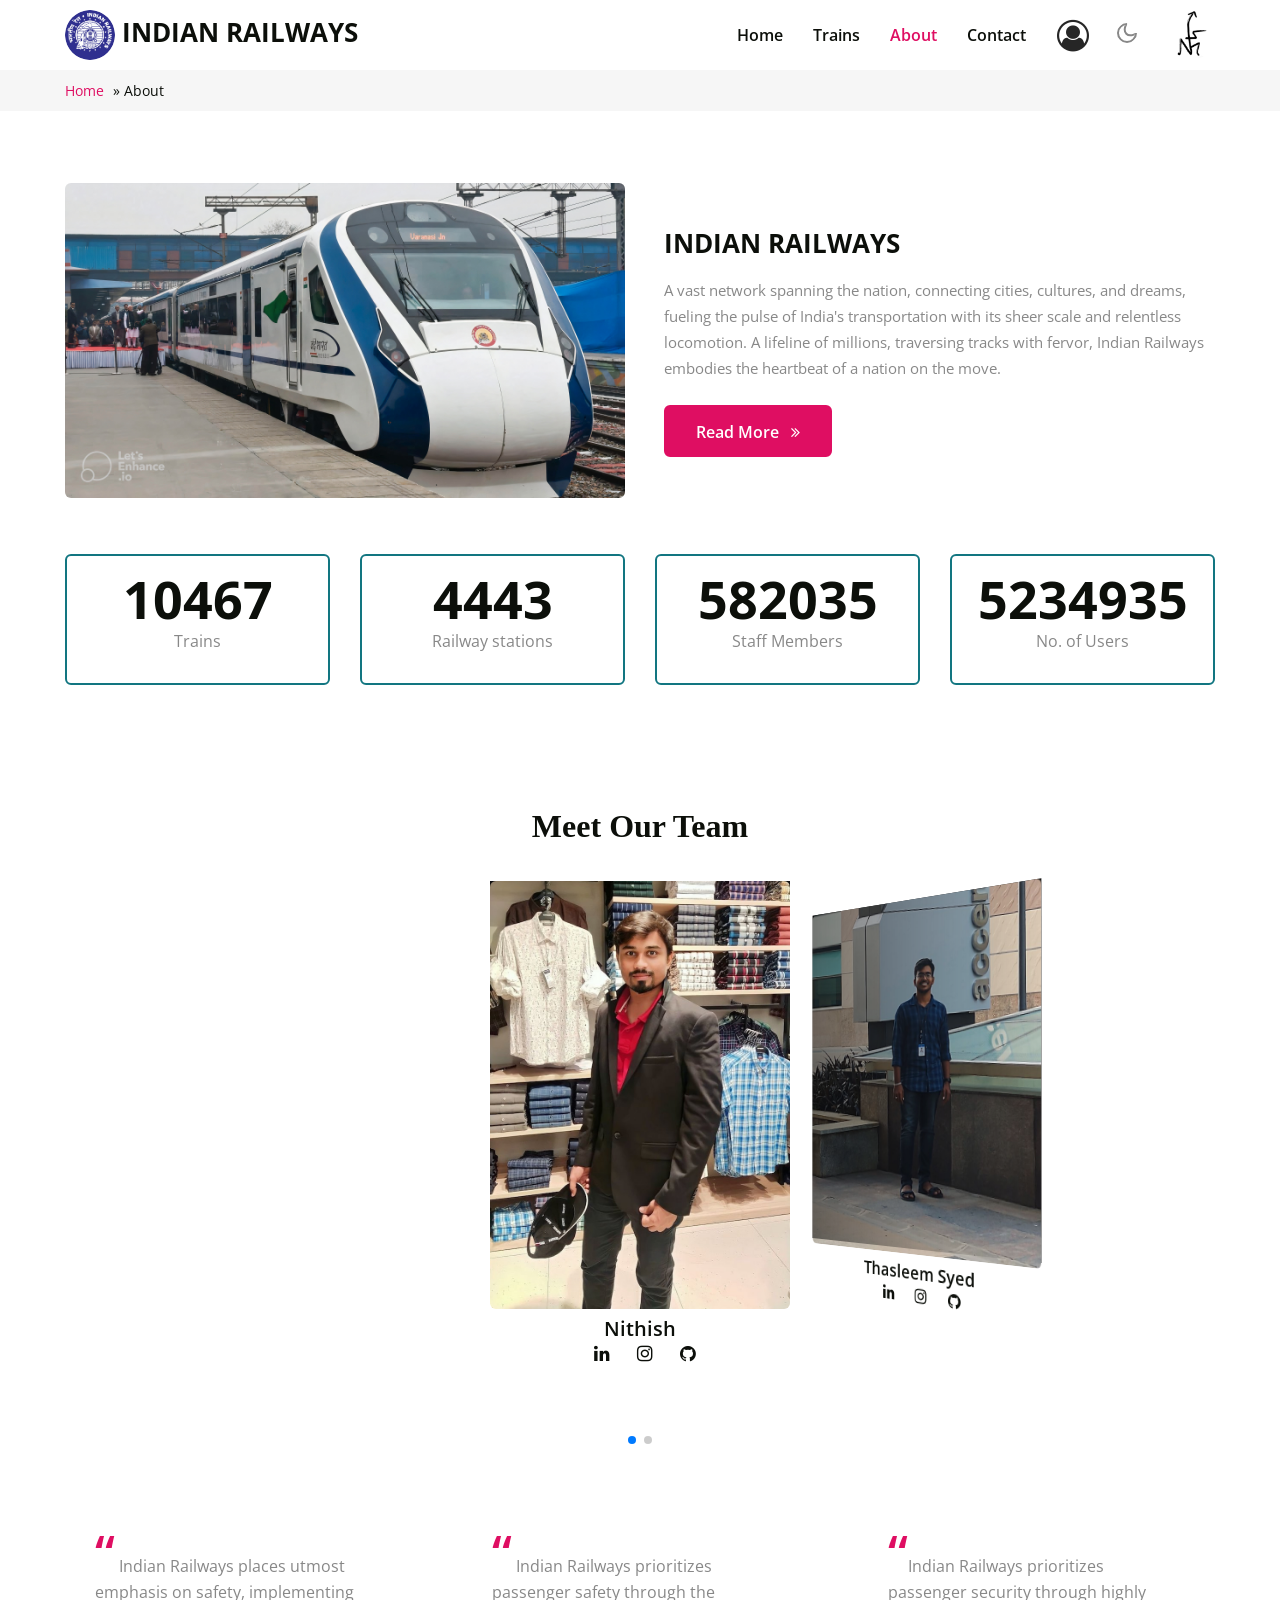
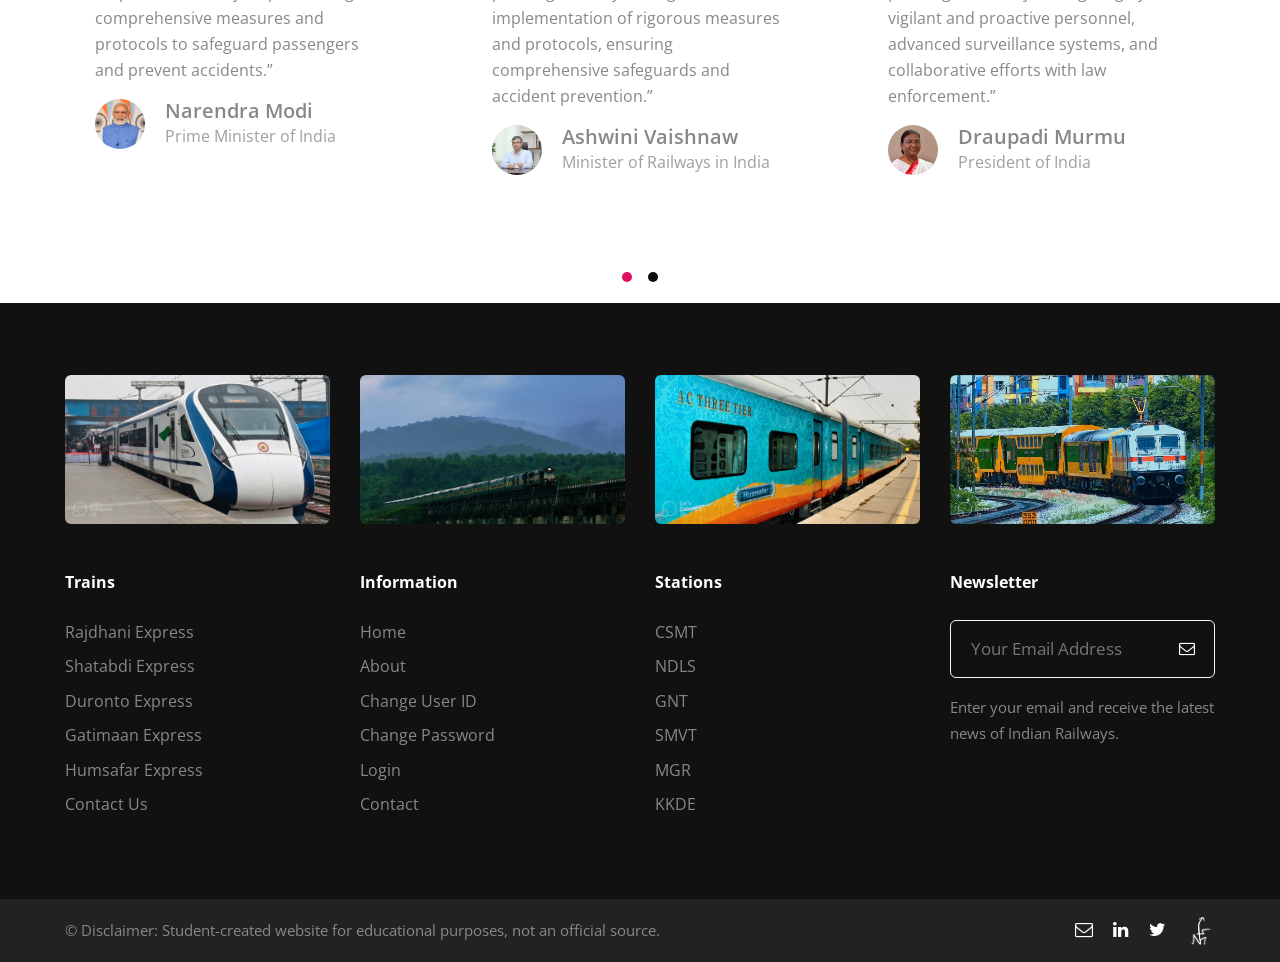
==== commit 074be0ce: "Update about.html" ====
--- a/about.html
+++ b/about.html
@@ -167,6 +167,10 @@
 <div class="swiper-container" style="background-color: var(--theme-bg);">
 	<h1 id="swiper-container-h1">Meet Our Team</h1>
 	<div class="swiper-wrapper">
+
+
+
+		
 		<div class="swiper-slide">
 			<div class="imgBx">
 				<img src="assets/images/Harsh (2).jpg" style="width :100%; height: 100%">
@@ -186,27 +190,15 @@
 				<img src="assets/images/kishan.PNG" style="width :100%; height: 100%">
 			</div>
 			<div class="details">
-				<h3 id="details-h3-1">Venkata Ramana<br></h3>
+				<h3 id="details-h3-1">Thasleem Syed<br></h3>
 				<div class="p-sm">
-					<a href="http://www.linkedin.com/in/venkata-ramana-netinti-a57328209/"><i class="fa fa-linkedin"></i></a>
-					<a href="https://www.instagram.com/venky_17sv/"><i class="fa fa-instagram"></i></a>
-					<a href="https://github.com/venkynetinti"><i class="fa fa-github"></i></a>
+					<a href="http://www.linkedin.com/in/thasleem-syed-02b843204/"><i class="fa fa-linkedin"></i></a>
+					<a href="https://www.instagram.com/thasleem_syed/"><i class="fa fa-instagram"></i></a>
+					<a href="https://github.com/thasleem789"><i class="fa fa-github"></i></a>
 				</div>
 			</div>
 		</div>
-		<div class="swiper-slide">
-			<div class="imgBx">
-				<img src="assets/images/sharvil.jpg" style="width :100%; height: 100%">
-			</div>
-			<div class="details">
-				<h3 id="details-h3-2">Vijay Vardhan Reddy<br></h3>
-				<div class="p-sm">
-					<a href="https://www.linkedin.com/in/vijay-vardhan-reddy-0580b921a"><i class="fa fa-linkedin"></i></a>
-					<a href="https://www.instagram.com/vijay_vicky_6/"><i class="fa fa-instagram"></i></a>
-					<a href="https://github.com/vijayvardhan6"><i class="fa fa-github"></i></a>
-				</div>
-			</div>
-		</div>
+		
 		
 		
 
@@ -674,4 +666,4 @@
 		});
 	});
 </script>
-<script src="assets/js/bootstrap.min.js"></script>+<script src="assets/js/bootstrap.min.js"></script>
